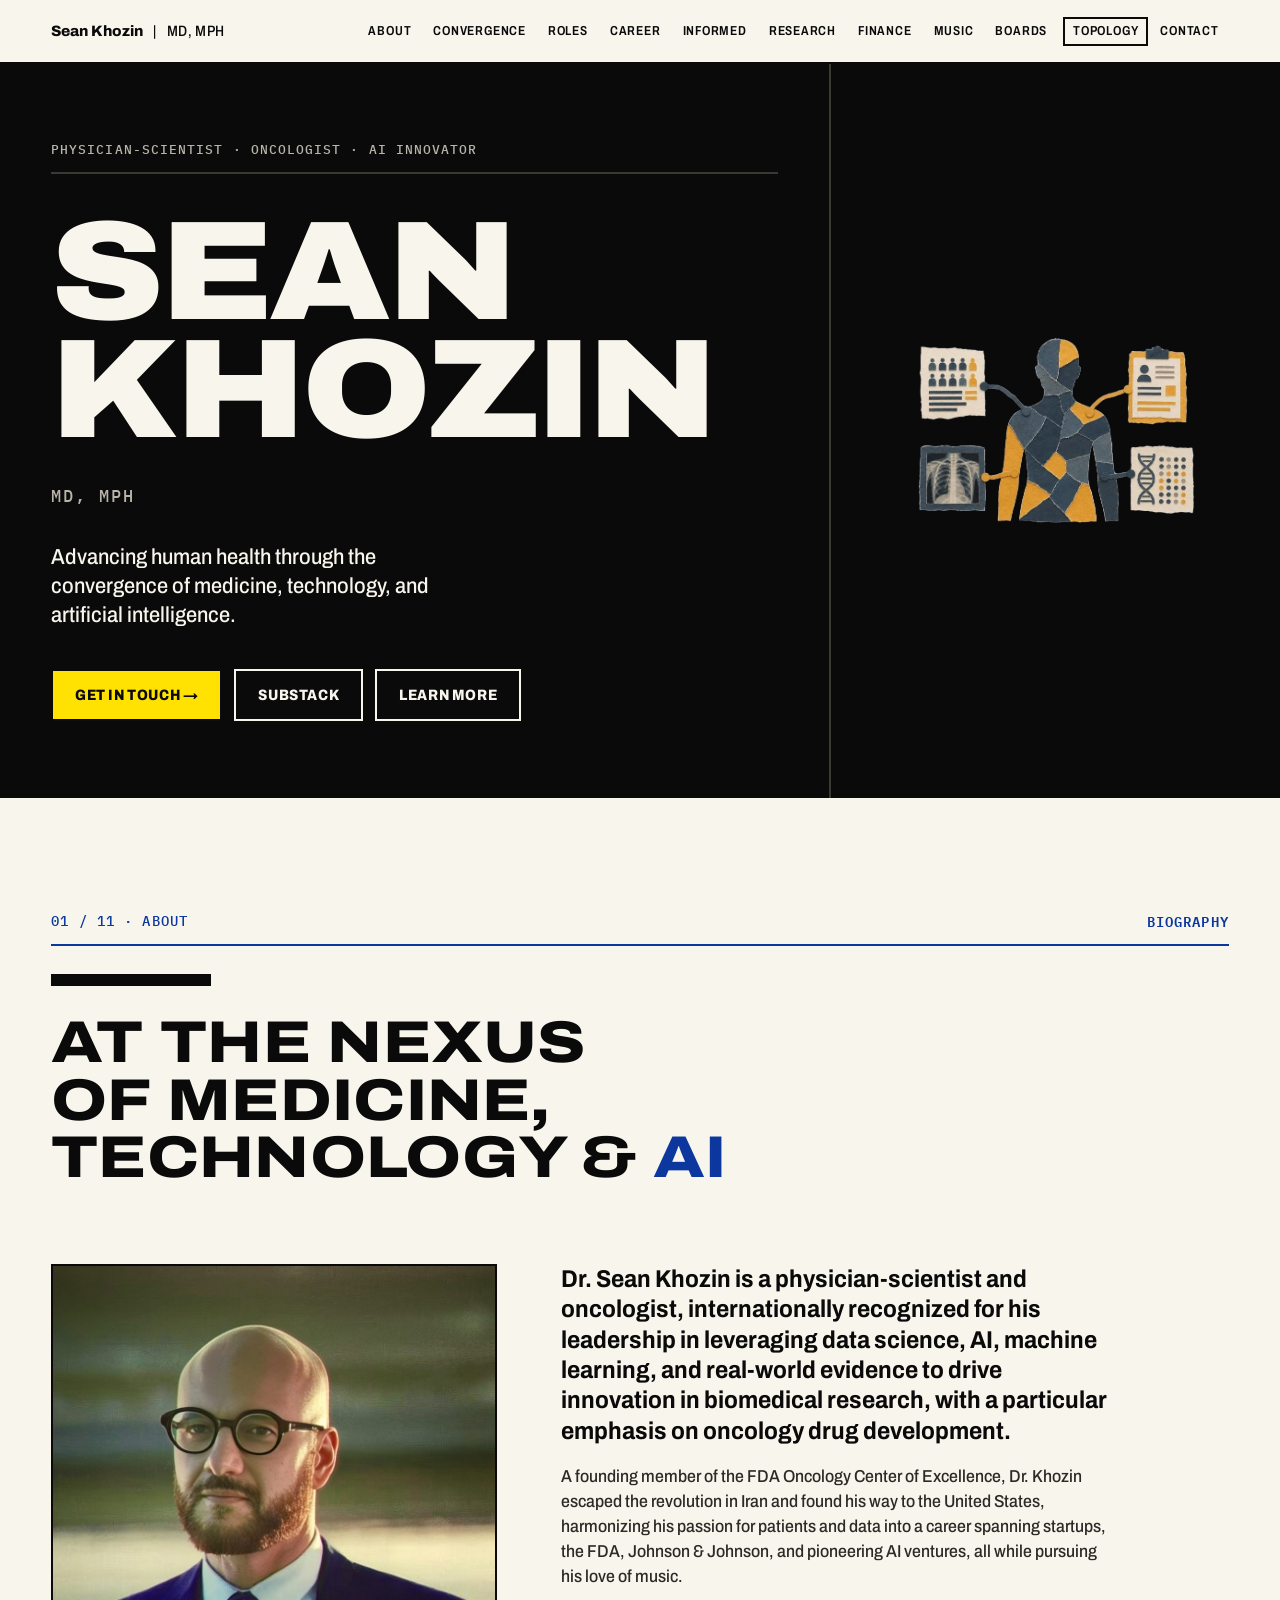
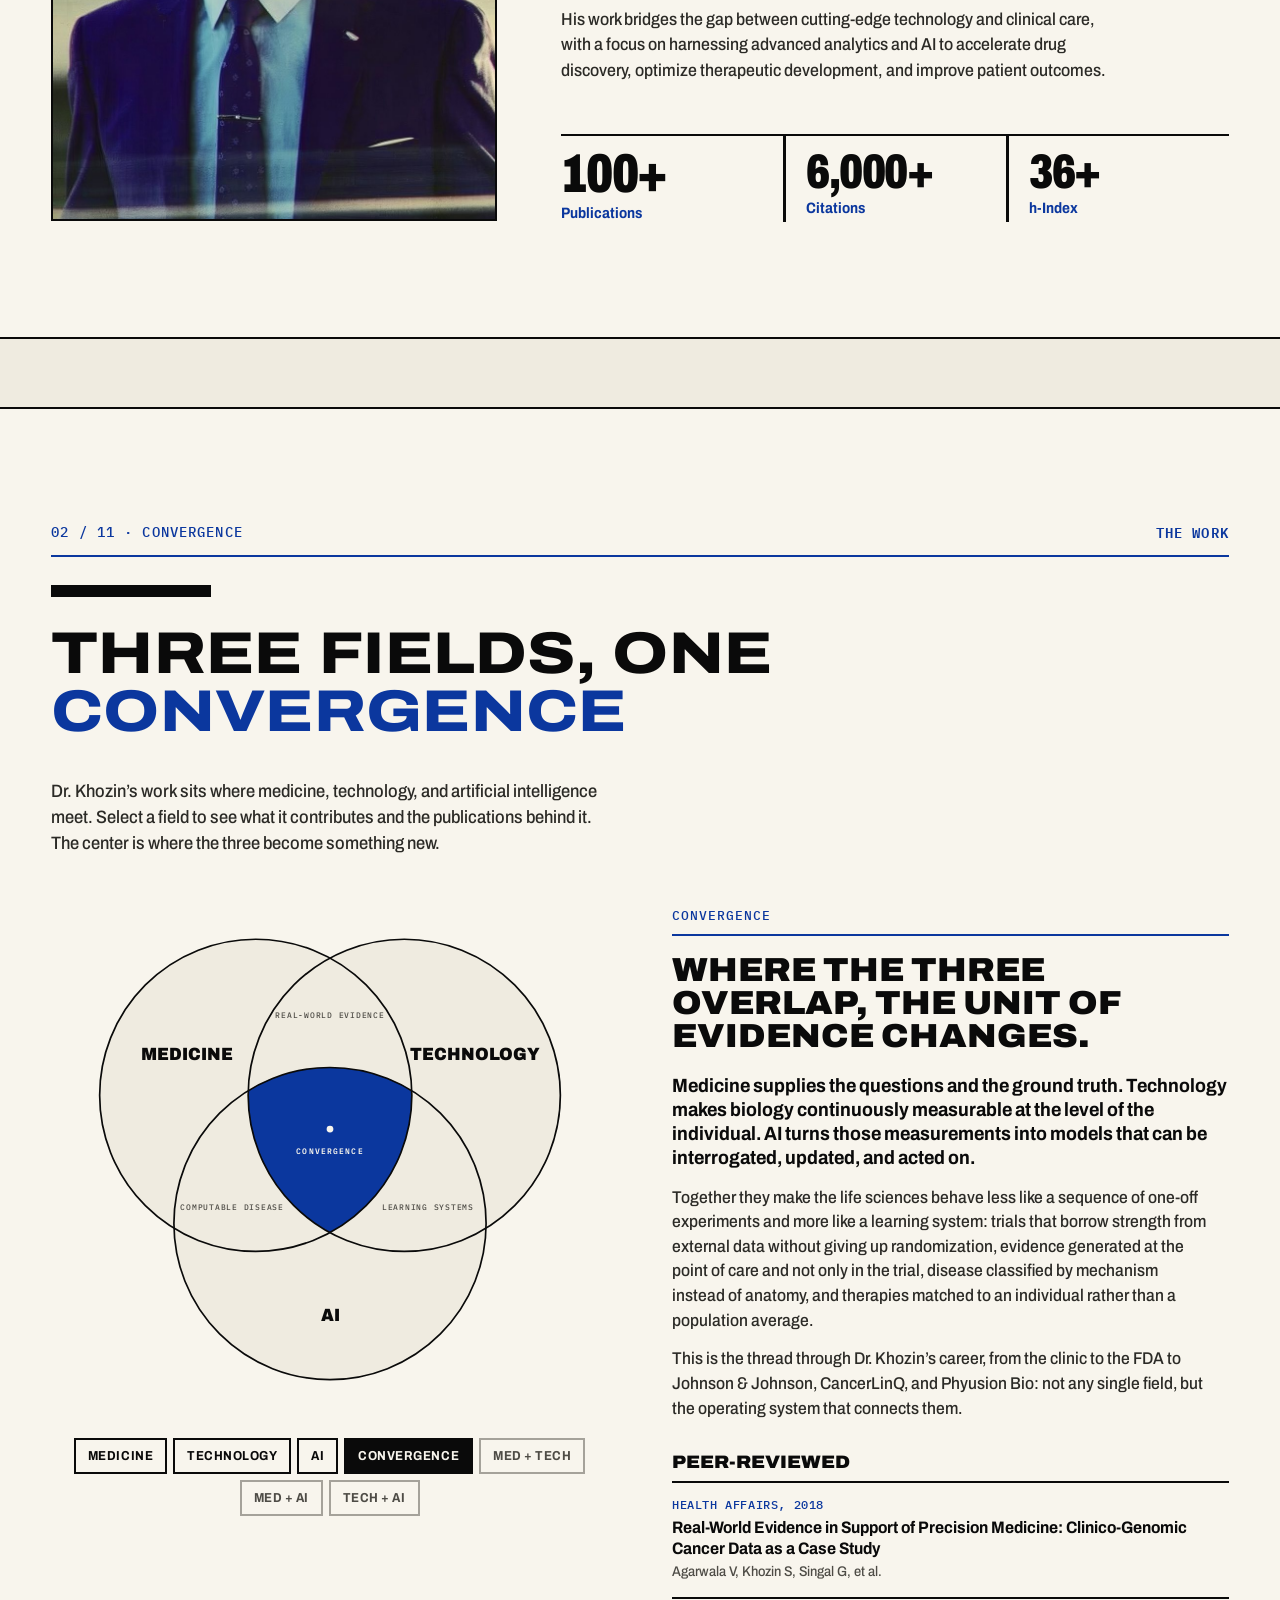
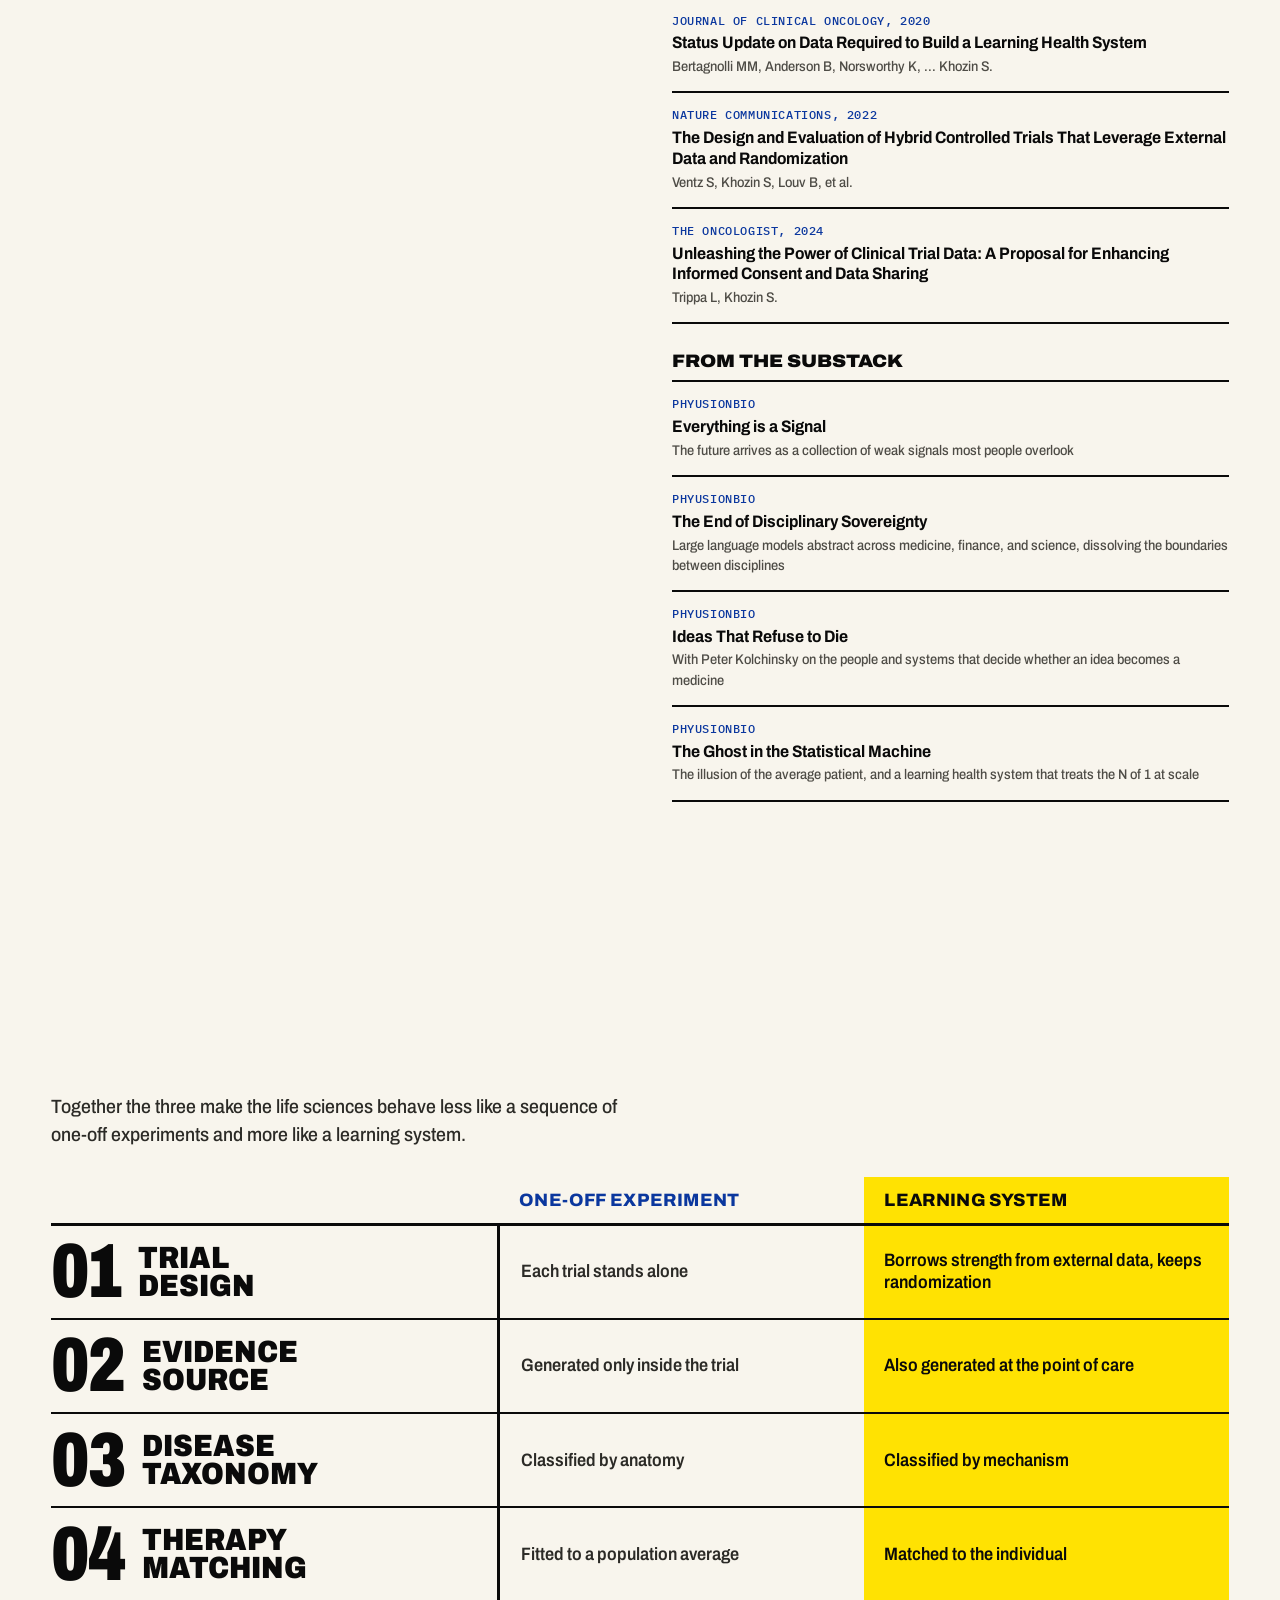
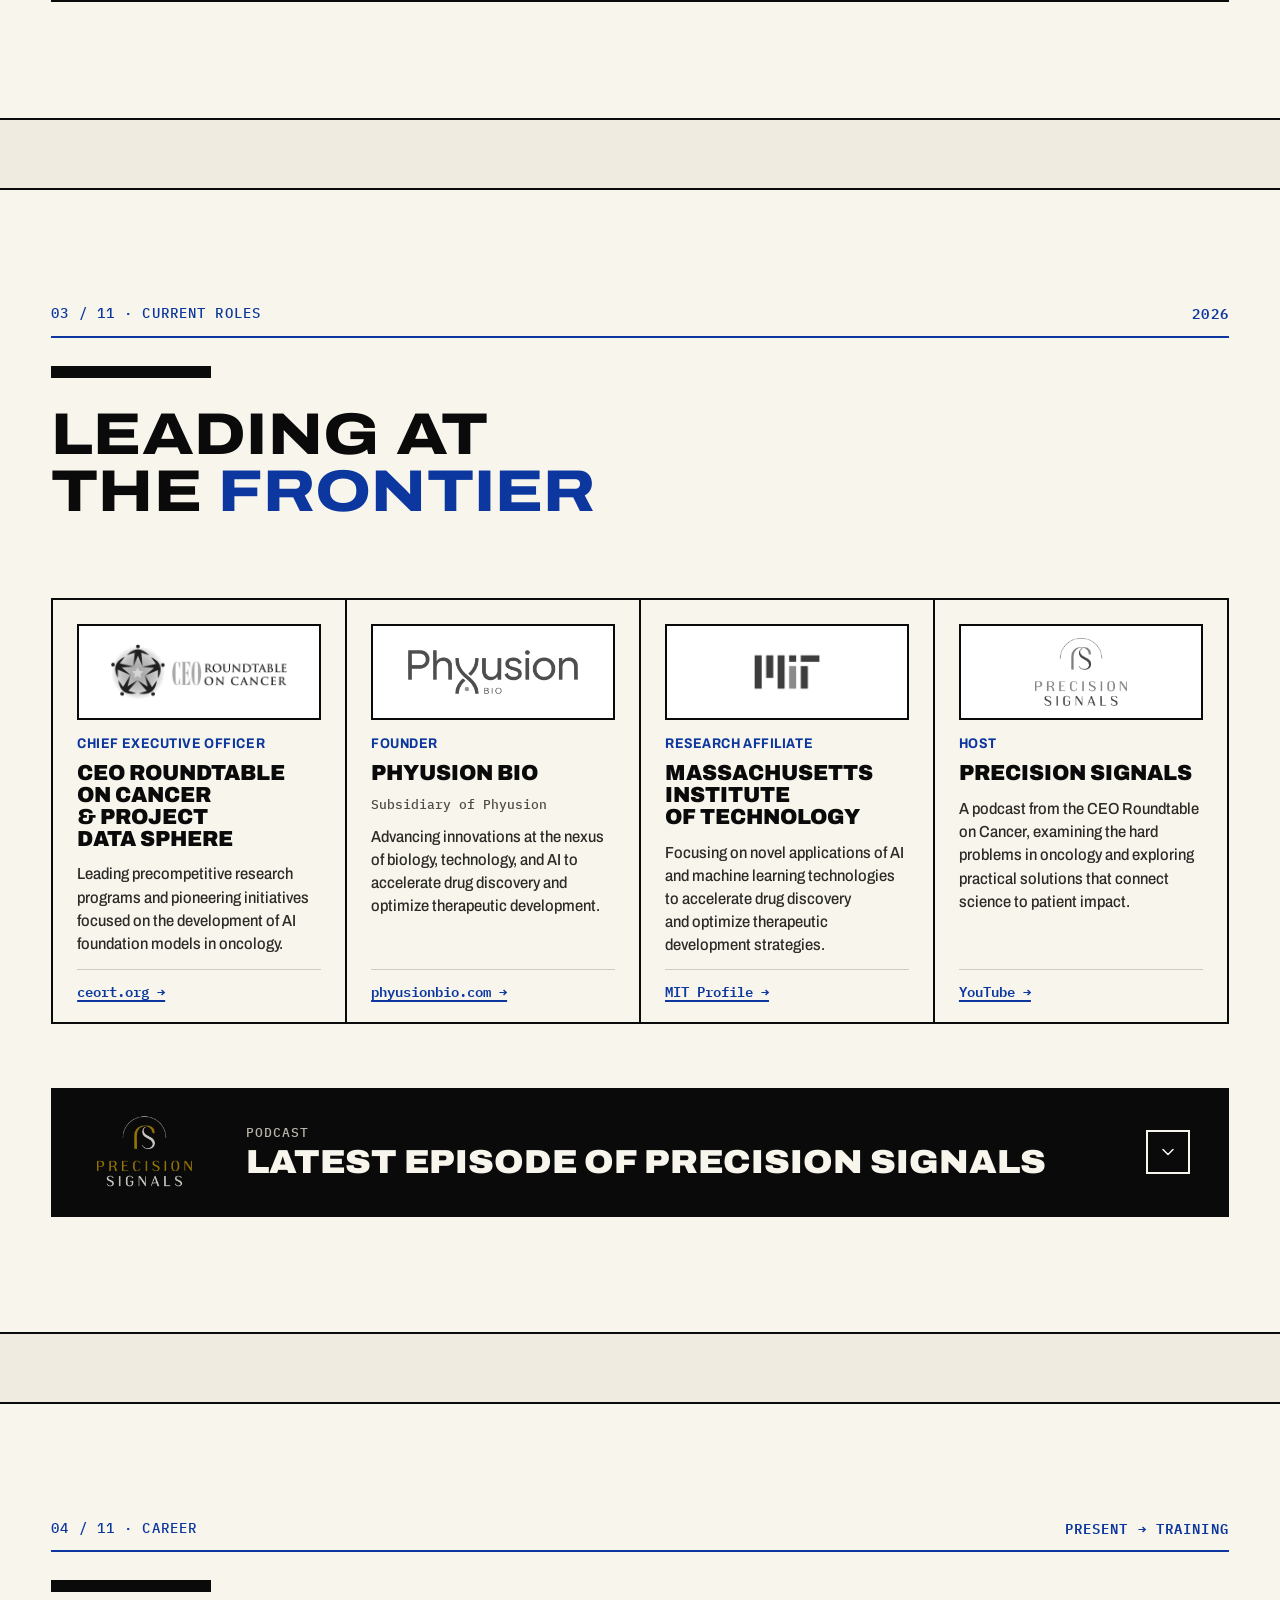
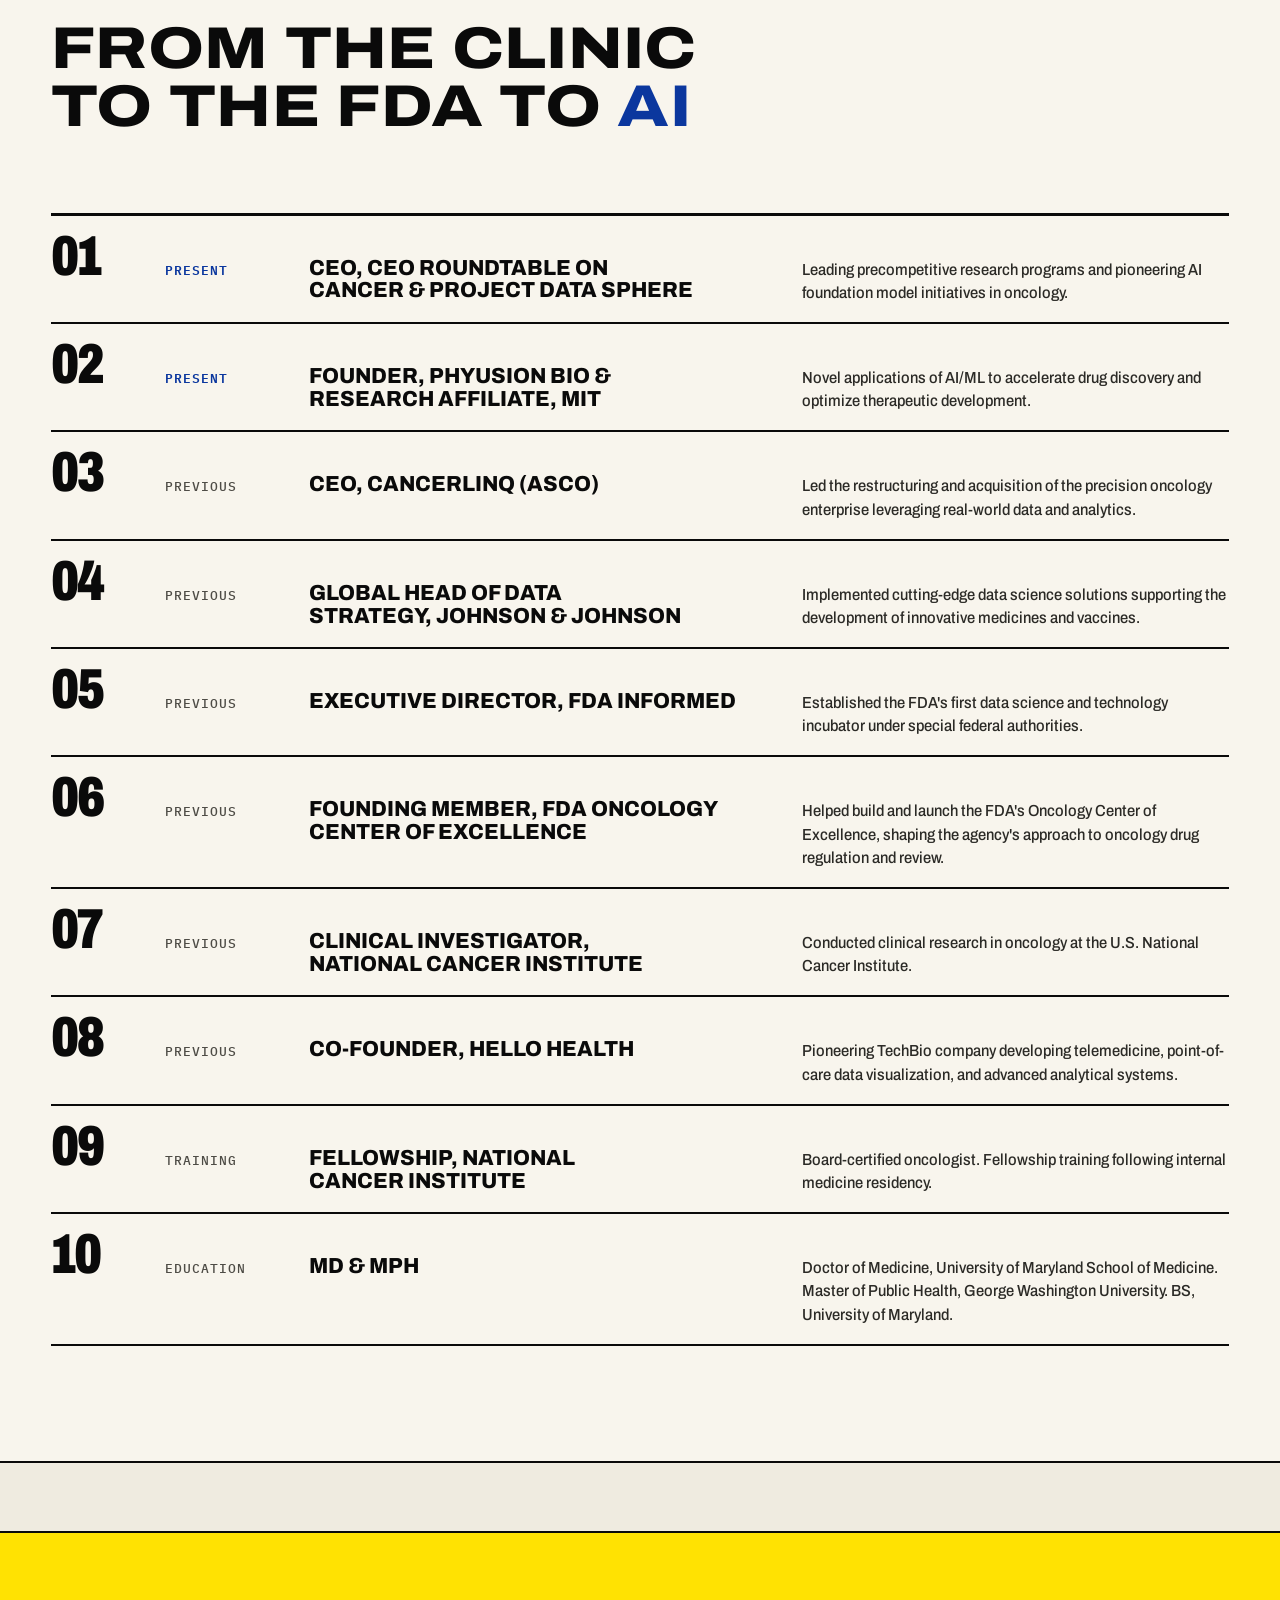
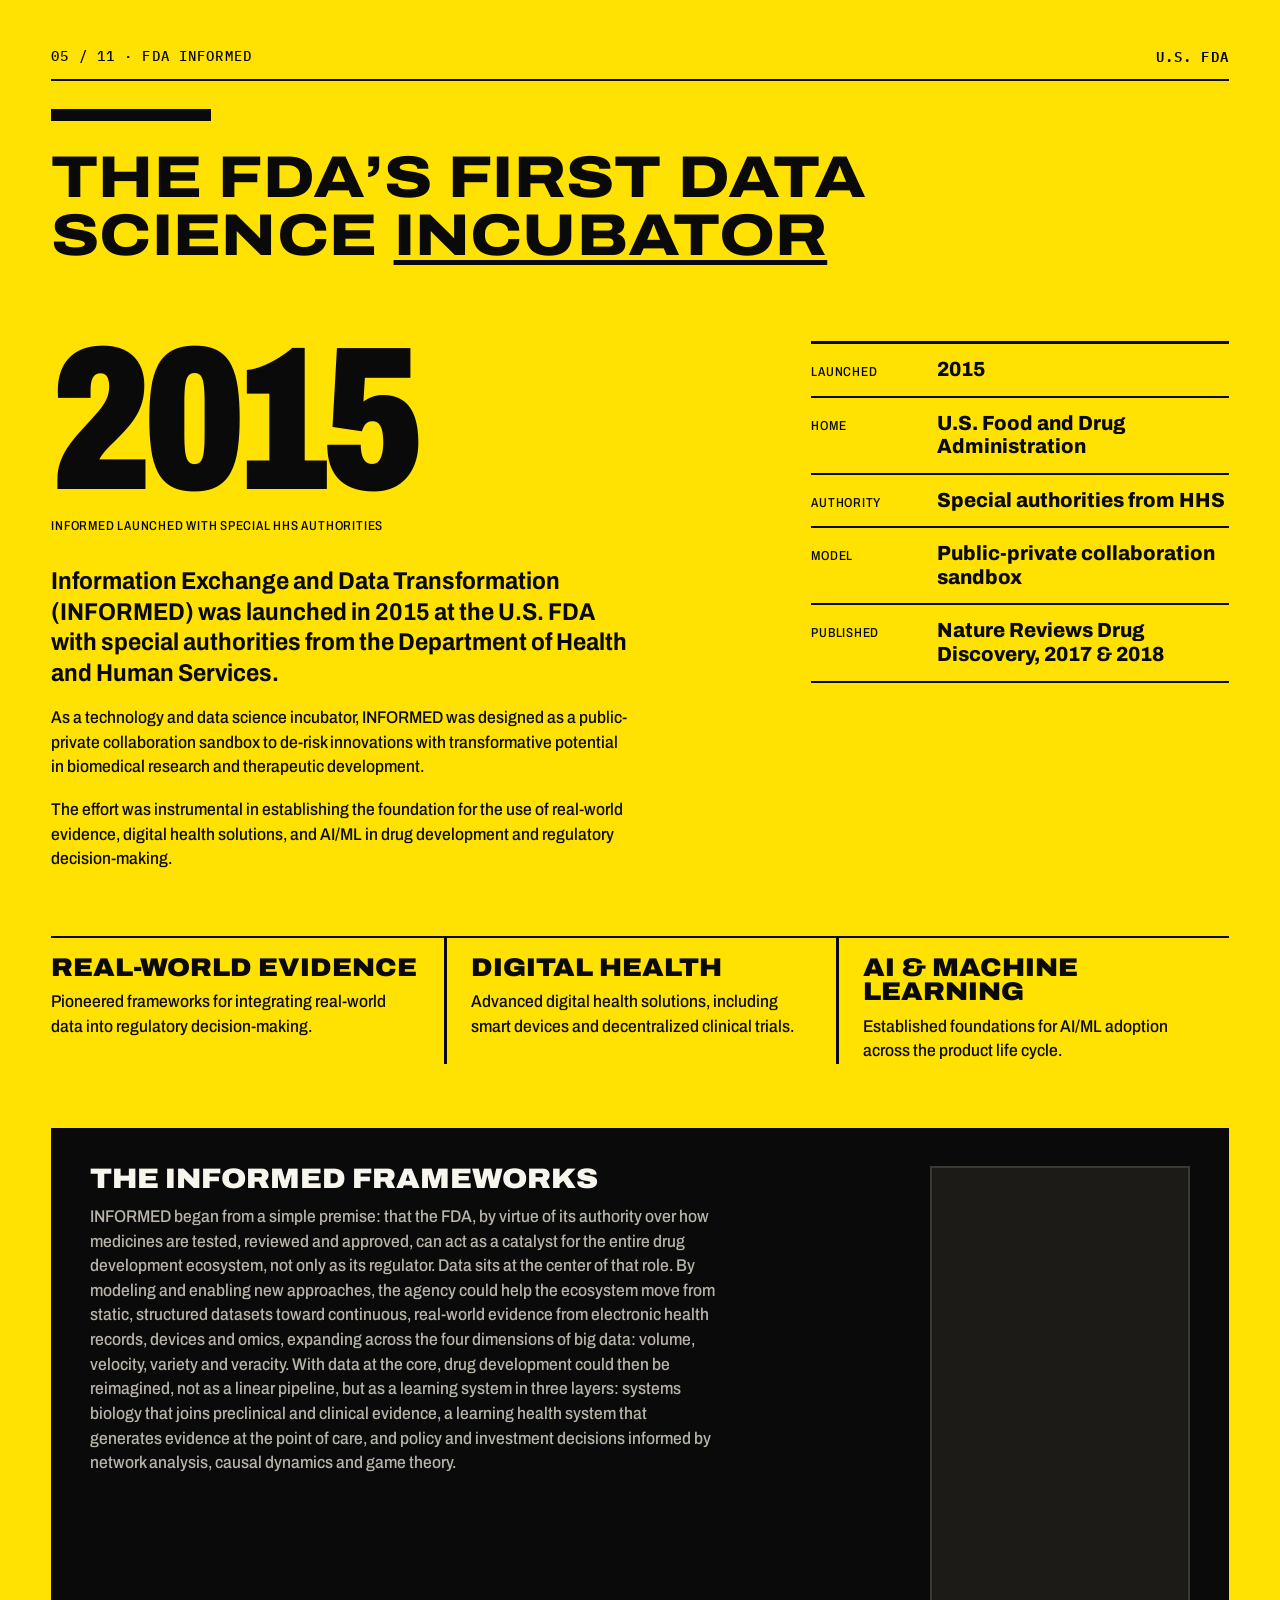
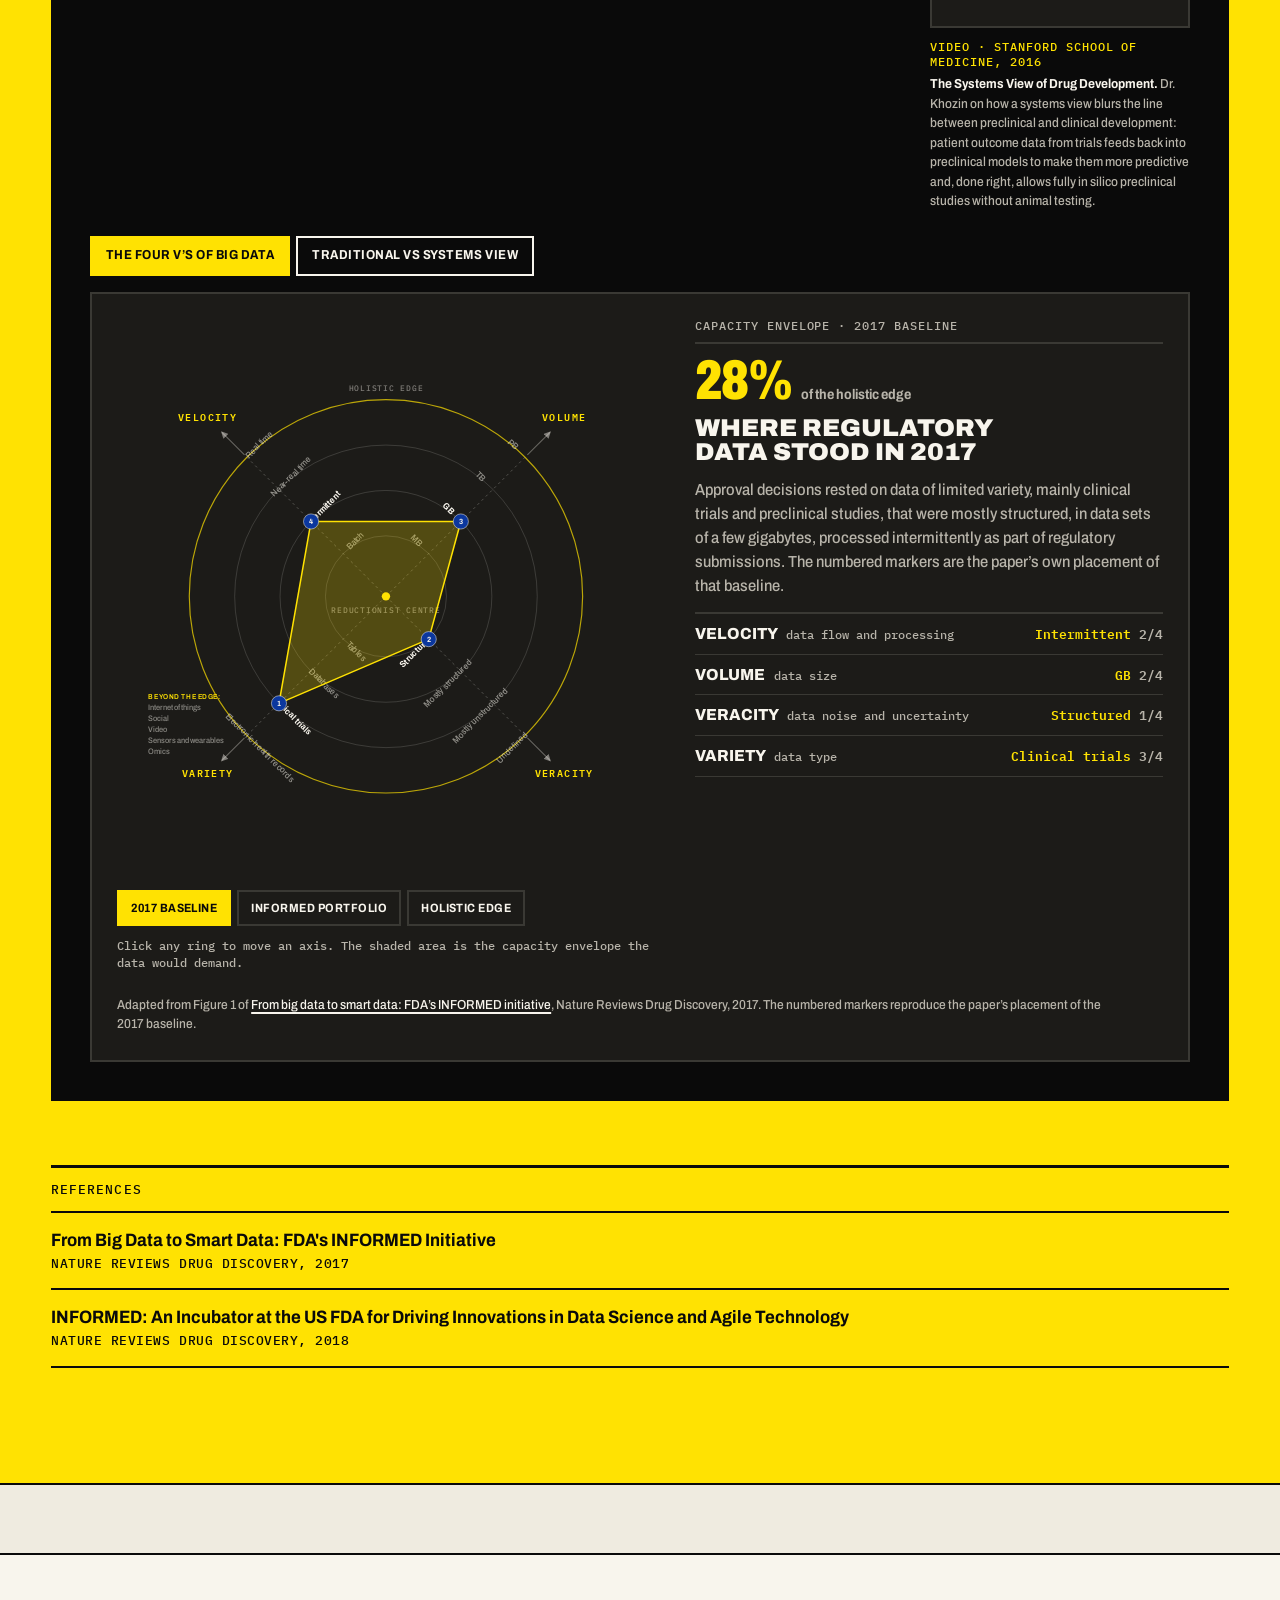
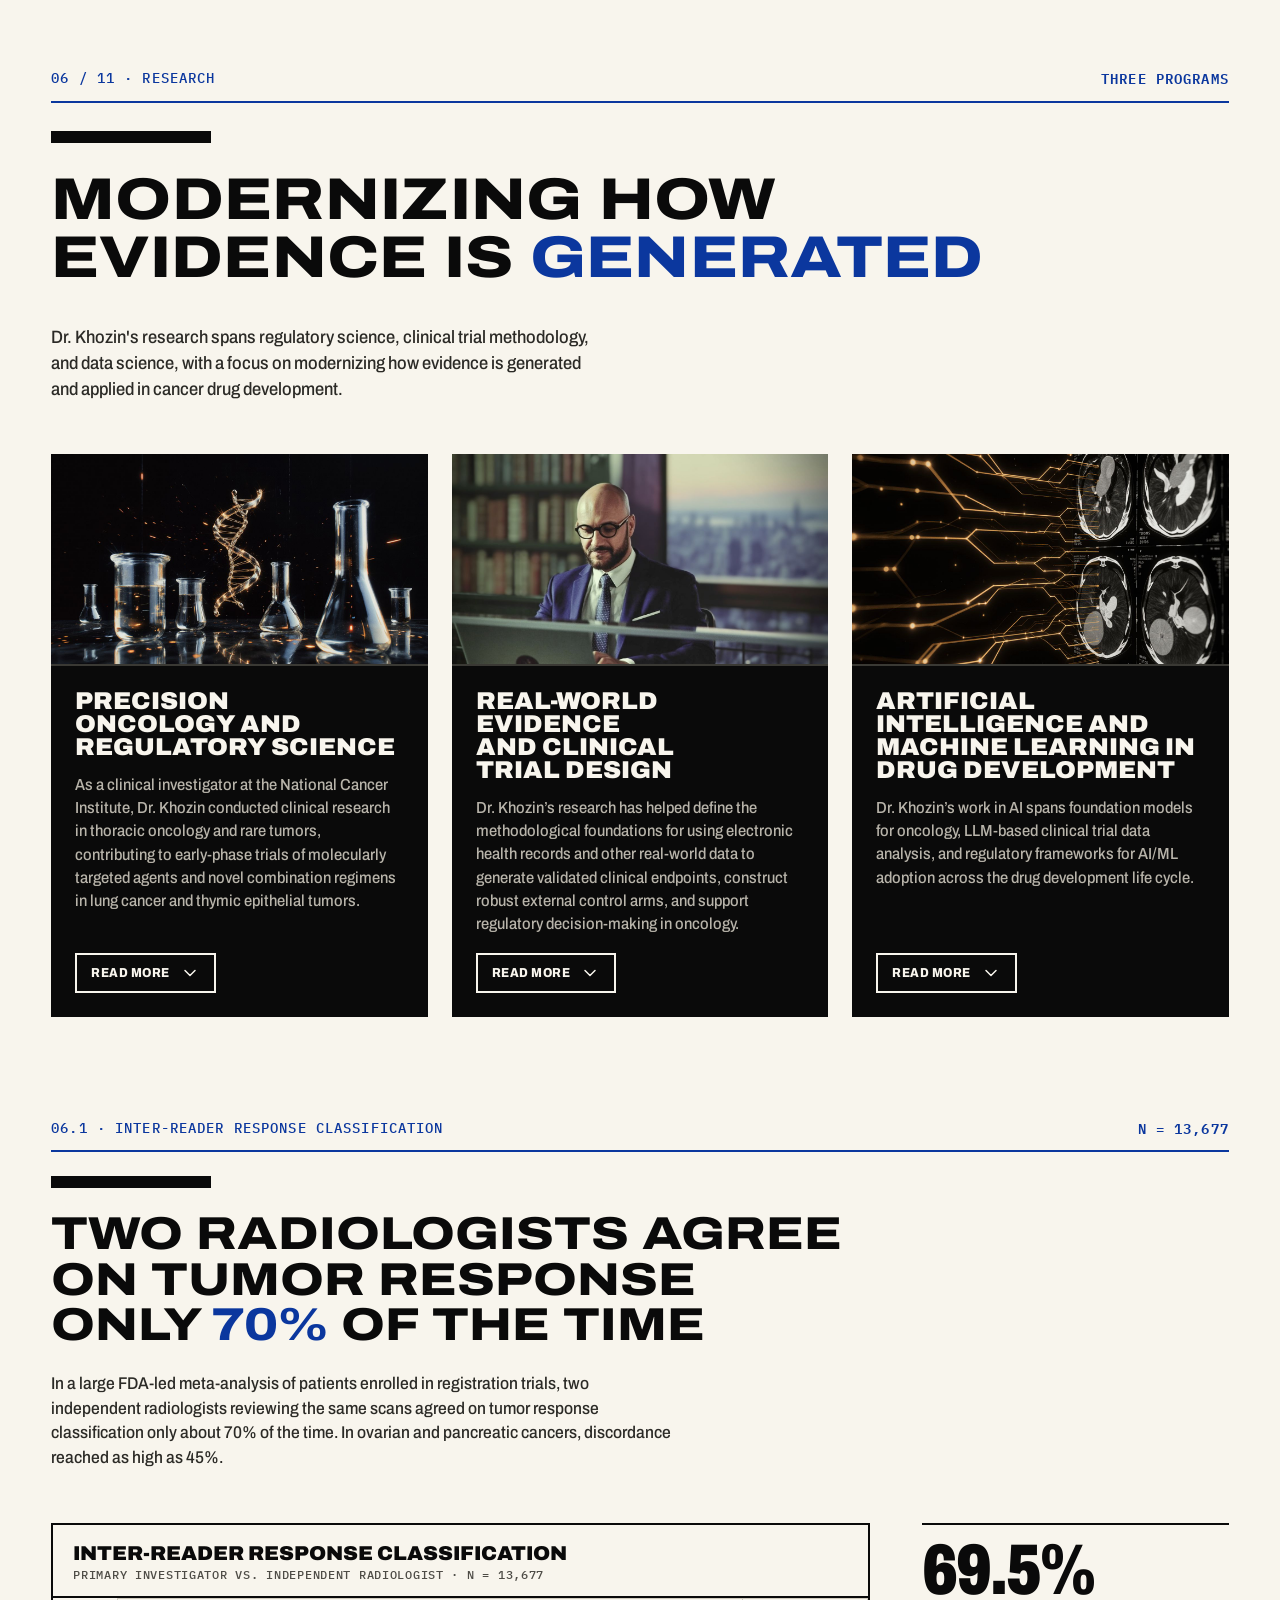
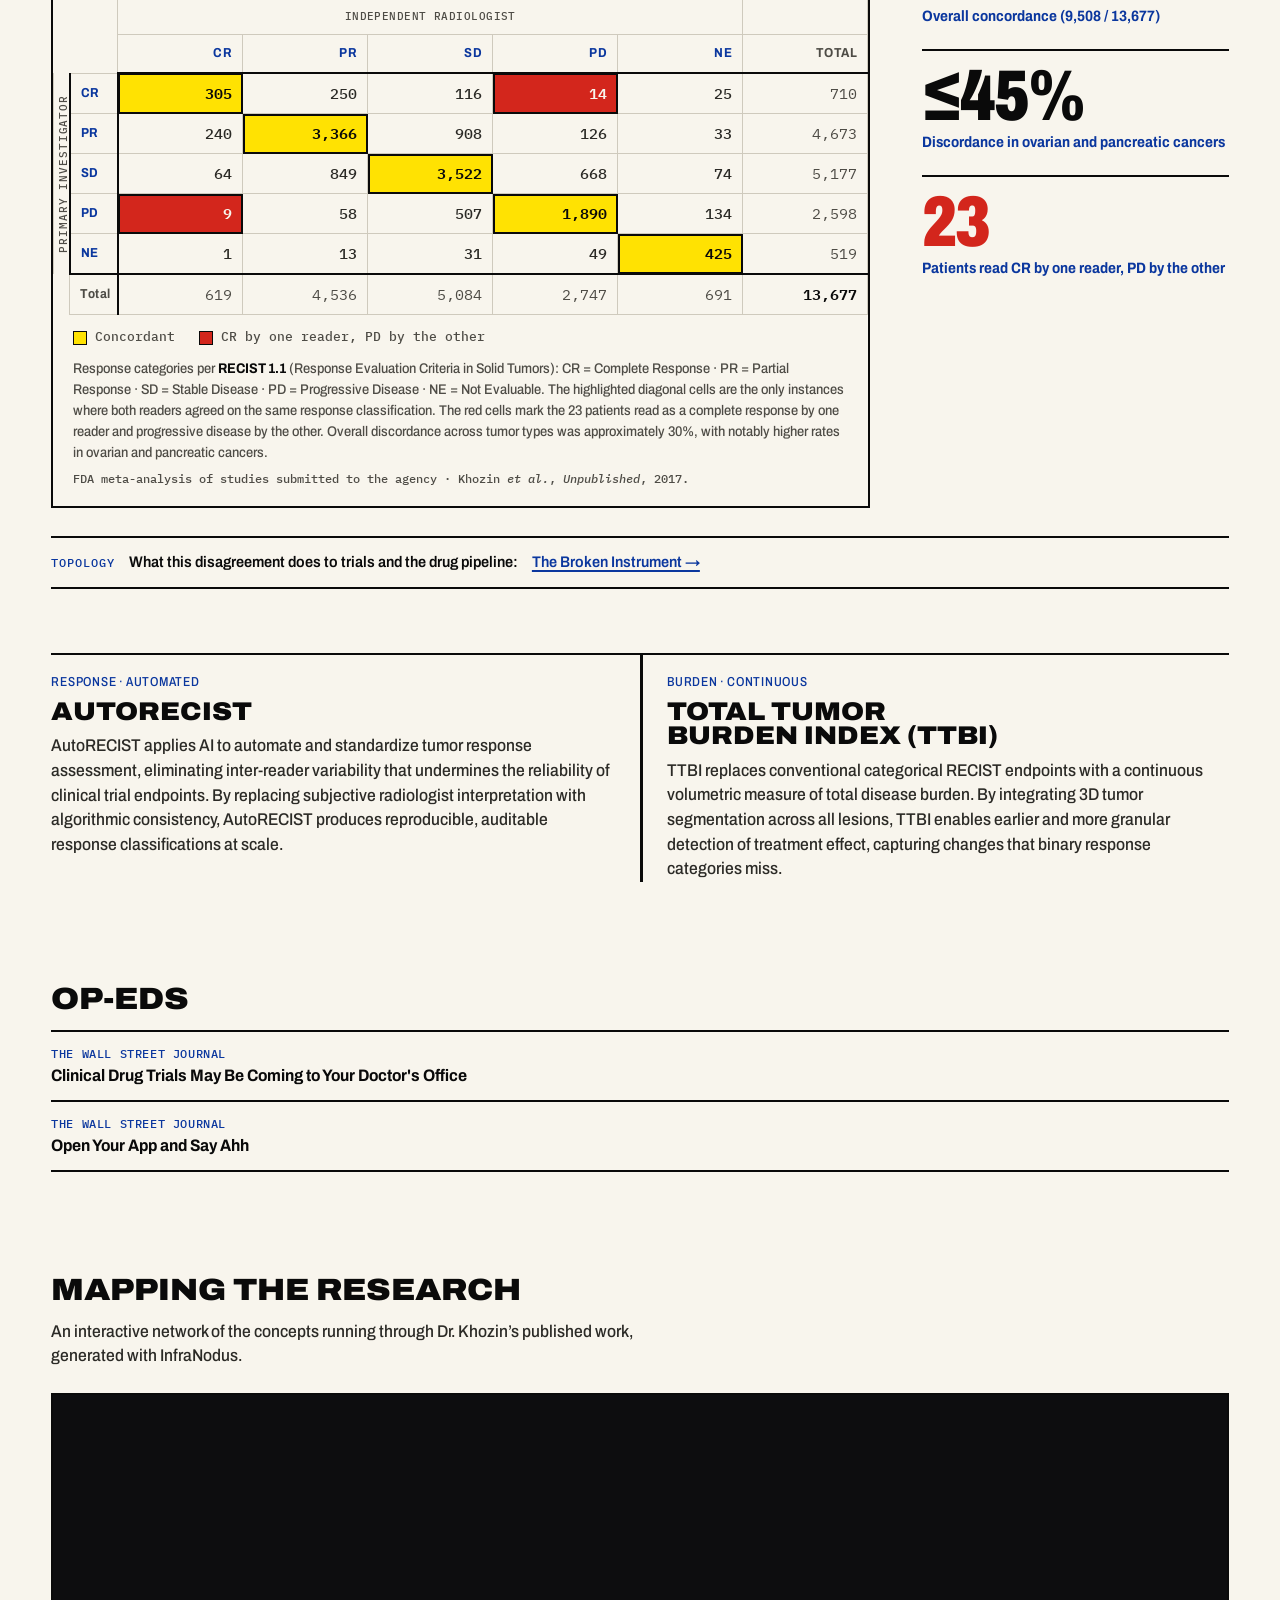
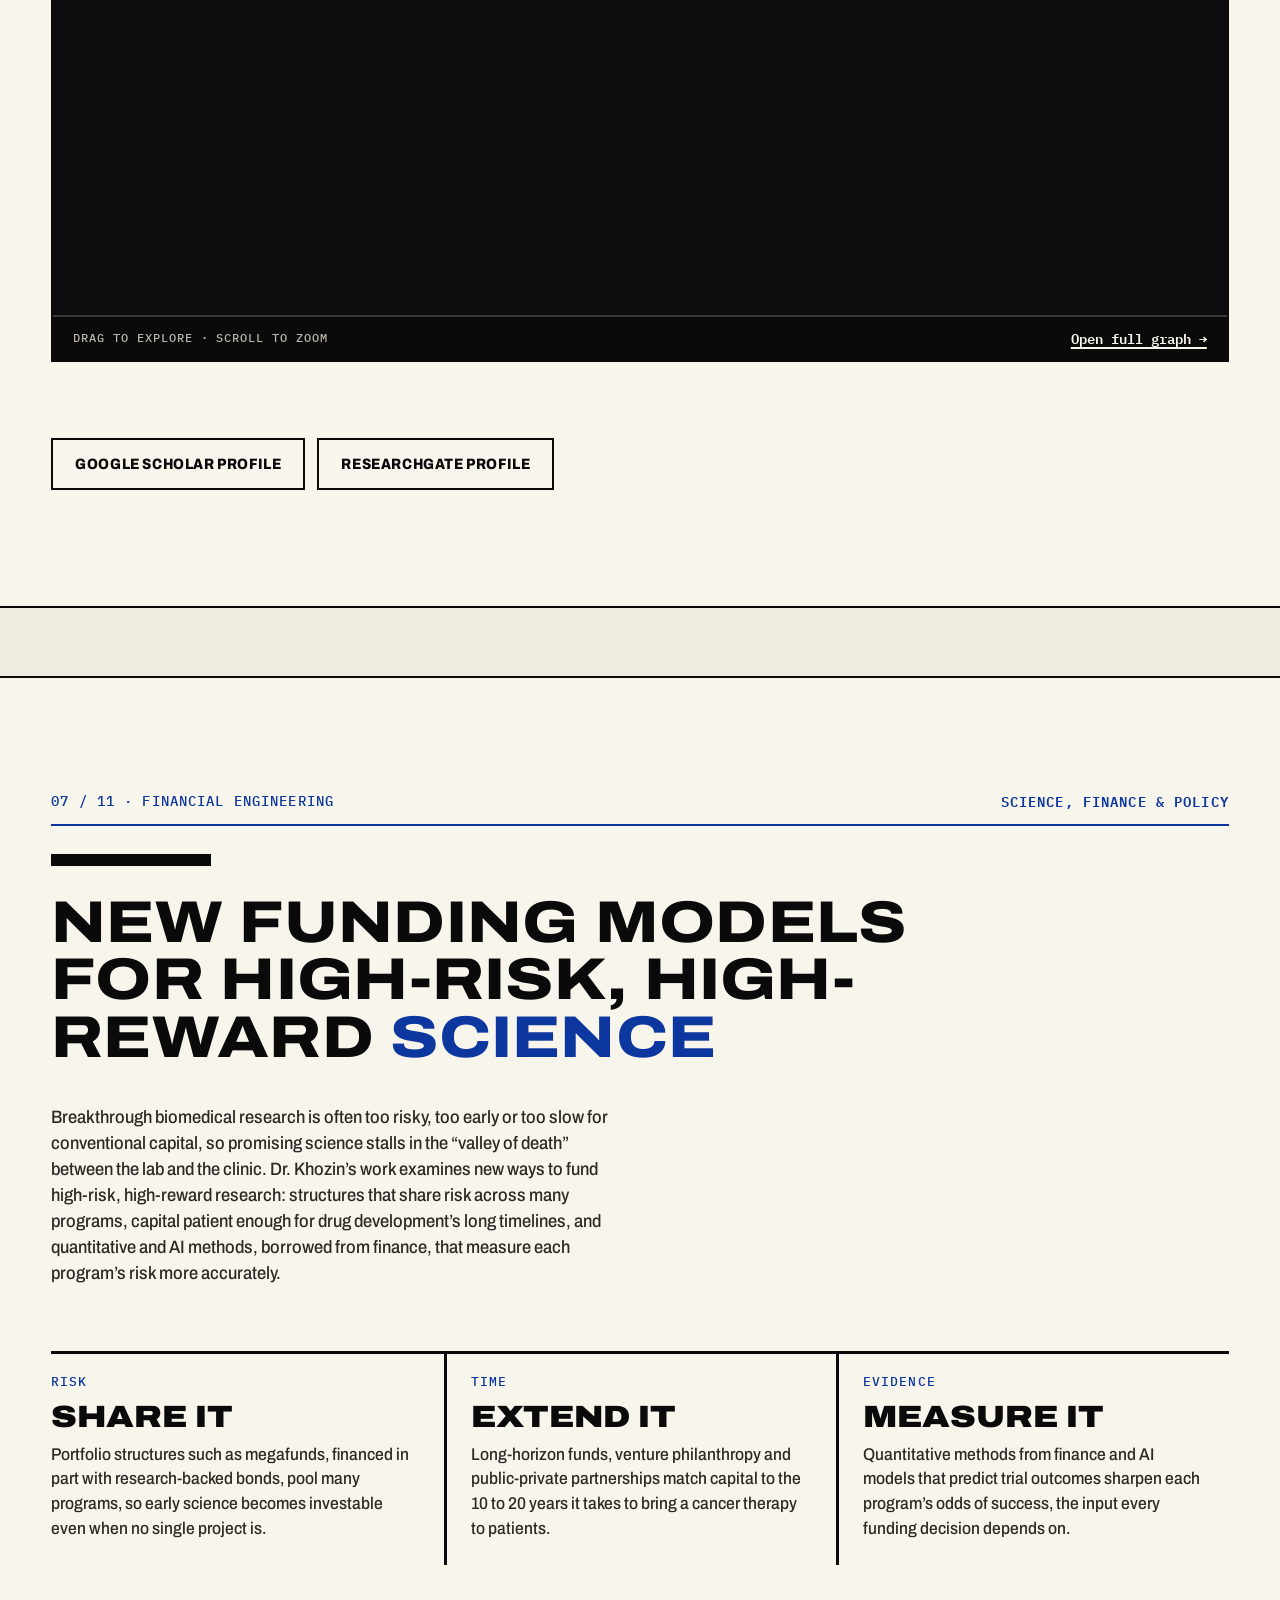
==== index.html @ 6e3943d9 "Move Stanford video beside the INFORMED Frameworks and caption it from the talk Place the 9:16 video" ====
<!DOCTYPE html>
<html lang="en">
<head>
  <!-- Google Analytics -->
  <script async src="https://www.googletagmanager.com/gtag/js?id=G-8NLLMQEDLV"></script>
  <script>
    window.dataLayer = window.dataLayer || [];
    function gtag(){dataLayer.push(arguments);}
    gtag('js', new Date());
    gtag('config', 'G-8NLLMQEDLV');
  </script>

  <meta charset="UTF-8">
  <meta name="viewport" content="width=device-width, initial-scale=1.0">
  <title>Sean Khozin, MD, MPH — Physician-Scientist, Oncologist & AI Innovator</title>
  <meta name="description" content="Sean Khozin, MD, MPH — Physician-scientist, oncologist, and AI innovator. CEO of CEO Roundtable on Cancer & Project Data Sphere. Founder of Phyusion Bio. MIT Research Affiliate. Founding Member of FDA Oncology Center of Excellence.">
  <meta name="robots" content="index, follow">
  <link rel="canonical" href="https://www.seankhozin.com/">

  <!-- Open Graph -->
  <meta property="og:type" content="website">
  <meta property="og:url" content="https://www.seankhozin.com/">
  <meta property="og:title" content="Sean Khozin, MD, MPH — Physician-Scientist, Oncologist & AI Innovator">
  <meta property="og:description" content="Physician-scientist and oncologist advancing human health through the convergence of medicine, technology, and artificial intelligence. CEO of CEO Roundtable on Cancer & Project Data Sphere. Founder of Phyusion Bio.">
  <meta property="og:locale" content="en_US">
  <meta property="og:site_name" content="Sean Khozin, MD, MPH">
  <meta property="og:image" content="https://www.seankhozin.com/og-image.png">
  <meta property="og:image:width" content="1200">
  <meta property="og:image:height" content="630">
  <meta property="og:image:alt" content="Sean Khozin, MD, MPH, physician-scientist, oncologist, and AI innovator">
  <meta property="og:image" content="https://www.seankhozin.com/sean-khozin.jpg">
  <meta name="twitter:card" content="summary_large_image">
  <meta name="twitter:title" content="Sean Khozin, MD, MPH — Physician-Scientist, Oncologist & AI Innovator">
  <meta name="twitter:description" content="Physician-scientist and oncologist advancing human health through the convergence of medicine, technology, and artificial intelligence. CEO of CEO Roundtable on Cancer & Project Data Sphere. Founder of Phyusion Bio.">
  <meta name="twitter:image" content="https://www.seankhozin.com/og-image.png">
  <meta name="author" content="Sean Khozin, MD, MPH">

  <!-- Favicon -->
  <link rel="icon" href="/favicon.ico" sizes="48x48">
  <link rel="icon" href="/favicon.svg" type="image/svg+xml">
  <link rel="icon" href="/favicon-32.png" sizes="32x32" type="image/png">
  <link rel="apple-touch-icon" href="/apple-touch-icon.png">
  <meta name="theme-color" content="#0A0A0A">

  <!-- JSON-LD Structured Data -->
  <script type="application/ld+json">
  {
    "@context": "https://schema.org",
    "@graph": [
      {
        "@type": "Person",
        "@id": "https://www.seankhozin.com/#person",
        "name": "Sean Khozin",
        "givenName": "Sean",
        "familyName": "Khozin",
        "honorificSuffix": "MD, MPH",
        "alternateName": ["Dr. Sean Khozin", "Sean Khozin MD", "Sean Khozin, MD, MPH"],
        "url": "https://www.seankhozin.com/",
        "image": "https://www.seankhozin.com/sean-khozin.jpg",
        "jobTitle": "Chief Executive Officer",
        "worksFor": [
          { "@type": "Organization", "name": "CEO Roundtable on Cancer" },
          { "@type": "Organization", "name": "Project Data Sphere" },
          { "@type": "Organization", "name": "Phyusion Bio", "url": "https://phyusionbio.com/" },
          { "@type": "Organization", "name": "Massachusetts Institute of Technology" }
        ],
        "alumniOf": [
          { "@type": "CollegeOrUniversity", "name": "University of Maryland School of Medicine" },
          { "@type": "CollegeOrUniversity", "name": "George Washington University" },
          { "@type": "CollegeOrUniversity", "name": "University of Maryland" }
        ],
        "description": "Physician-scientist and oncologist advancing human health through the convergence of medicine, technology, and artificial intelligence. CEO of CEO Roundtable on Cancer and Project Data Sphere, founder of Phyusion Bio, MIT Research Affiliate, and founding member of the FDA Oncology Center of Excellence.",
        "knowsAbout": ["Oncology", "Artificial Intelligence", "Machine Learning", "Drug Discovery", "Real-World Evidence", "Data Science", "Digital Health", "Regulatory Science", "Clinical Trials", "Financial Engineering", "Biomedical Research Funding"],
        "sameAs": [
          "https://www.linkedin.com/in/seankhozin",
          "https://scholar.google.com/citations?user=R_yPHqUAAAAJ&hl=en",
          "https://www.researchgate.net/profile/Sean-Khozin",
          "https://www.youtube.com/@PrecisionSignals",
          "https://www.insights.phyusionbio.com/",
          "https://phyusionbio.com/"
        ]
      },
      {
        "@type": "WebSite",
        "@id": "https://www.seankhozin.com/#website",
        "url": "https://www.seankhozin.com/",
        "name": "Sean Khozin, MD, MPH",
        "about": { "@id": "https://www.seankhozin.com/#person" },
        "inLanguage": "en-US"
      },
      {
        "@type": "ProfilePage",
        "@id": "https://www.seankhozin.com/#profilepage",
        "url": "https://www.seankhozin.com/",
        "mainEntity": { "@id": "https://www.seankhozin.com/#person" },
        "isPartOf": { "@id": "https://www.seankhozin.com/#website" }
      }
    ]
  }
  </script>

  <link rel="preconnect" href="https://fonts.googleapis.com">
  <link rel="preconnect" href="https://fonts.gstatic.com" crossorigin>
  <link href="https://fonts.googleapis.com/css2?family=Archivo:ital,wdth,wght@0,62..125,100..900;1,62..125,100..900&family=IBM+Plex+Mono:wght@400;500;600&display=swap" rel="stylesheet">
  <link rel="stylesheet" href="styles.css?v=64">
</head>
<body>
  <!-- Navigation -->
  <nav class="nav" id="nav">
    <div class="nav-inner">
      <a href="#" class="nav-logo"><b>Sean Khozin</b><span aria-hidden="true">|</span><span class="nav-logo-sub">MD, MPH</span></a>
      <button class="nav-toggle" id="nav-toggle" aria-label="Toggle menu">
        <span></span>
        <span></span>
        <span></span>
      </button>
      <ul class="nav-links" id="nav-links">
        <li><a href="#about">About</a></li>
        <li><a href="#convergence">Convergence</a></li>
        <li><a href="#roles">Roles</a></li>
        <li><a href="#career">Career</a></li>
        <li><a href="#informed">INFORMED</a></li>
        <li><a href="#research">Research</a></li>
        <li><a href="#finance">Finance</a></li>
        <li><a href="#music">Music</a></li>
        <li><a href="#boards">Boards</a></li>
        <li><a href="topology/" class="nav-page">Topology</a></li>
        <li><a href="#contact">Contact</a></li>
      </ul>
    </div>
  </nav>

  <!-- Hero -->
  <header class="hero" id="hero">
    <div class="hero-inner">
      <div class="hero-content">
        <div class="hero-eyebrow"><span>Physician-Scientist &middot; Oncologist &middot; AI Innovator</span></div>
        <h1 class="hero-name"><span>Sean</span> <span>Khozin</span></h1>
        <p class="hero-title">MD, MPH</p>
        <p class="hero-subtitle">Advancing human health through the convergence of medicine, technology, and artificial intelligence.</p>
        <div class="hero-cta">
          <a href="#contact" class="btn btn-highlight">Get in Touch &rarr;</a>
          <a href="https://www.insights.phyusionbio.com/" class="btn btn-outline" target="_blank" rel="noopener">Substack</a>
          <a href="#about" class="btn btn-outline">Learn More</a>
        </div>
      </div>
      <figure class="hero-figure">
        <img src="whole-patient.jpg" alt="Paper collage of a patient assembled from imaging, genomic and clinical records" width="807" height="454" fetchpriority="high">
      </figure>
    </div>
  </header>

  <!-- About -->
  <section class="section section-about" id="about">
    <div class="container">
      <div class="section-header">
        <div class="section-tag"><span class="section-label">01 / 11 &middot; About</span><b>Biography</b></div>
        <h2 class="section-title">At the nexus of medicine, technology &amp; <em>AI</em></h2>
      </div>
      <div class="about-portrait-grid">
        <div class="about-photo">
          <div class="about-photo-frame">
            <img src="sean-khozin-portrait.jpg" alt="Dr. Sean Khozin" width="900" height="1600" loading="lazy" decoding="async">
          </div>
        </div>
        <div class="about-body">
          <div class="about-text">
            <p class="lead">Dr. Sean Khozin is a physician-scientist and oncologist, internationally recognized for his leadership in leveraging data science, AI, machine learning, and real-world evidence to drive innovation in biomedical research, with a particular emphasis on oncology drug development.</p>
            <p>A founding member of the FDA Oncology Center of Excellence, Dr. Khozin escaped the revolution in Iran and found his way to the United States, harmonizing his passion for patients and data into a career spanning startups, the FDA, Johnson &amp; Johnson, and pioneering AI ventures, all while pursuing his love of music.</p>
            <p>His work bridges the gap between cutting-edge technology and clinical care, with a focus on harnessing advanced analytics and AI to accelerate drug discovery, optimize therapeutic development, and improve patient outcomes.</p>
          </div>
          <div class="about-highlights">
            <div class="highlight-card">
              <div class="highlight-number">100+</div>
              <div class="highlight-label">Publications</div>
            </div>
            <div class="highlight-card">
              <div class="highlight-number">6,000+</div>
              <div class="highlight-label">Citations</div>
            </div>
            <div class="highlight-card">
              <div class="highlight-number">36+</div>
              <div class="highlight-label">h-Index</div>
            </div>
          </div>
        </div>
      </div>
    </div>
  </section>

  <div class="section-band" data-band="neural"><canvas class="band-canvas"></canvas></div>

  <!-- Convergence -->
  <section class="section section-convergence" id="convergence">
    <div class="container">
      <div class="section-header">
        <div class="section-tag"><span class="section-label">02 / 11 &middot; Convergence</span><b>The work</b></div>
        <h2 class="section-title">Three fields, one <em>convergence</em></h2>
      </div>
      <p class="convergence-lead">Dr. Khozin’s work sits where medicine, technology, and artificial intelligence meet. Select a field to see what it contributes and the publications behind it. The center is where the three become something new.</p>

      <div class="convergence-grid">
        <div class="convergence-figure">
          <svg class="venn" viewBox="0 0 640 600" role="group" aria-label="Venn diagram of medicine, technology, and AI">
            <defs>
              <circle id="venn-a" cx="232" cy="222" r="185"/>
              <circle id="venn-b" cx="408" cy="222" r="185"/>
              <circle id="venn-c" cx="320" cy="374" r="185"/>
              <clipPath id="venn-ka"><use href="#venn-a"/></clipPath>
              <clipPath id="venn-kb"><use href="#venn-b"/></clipPath>
              <mask id="venn-not-bc" maskUnits="userSpaceOnUse" x="0" y="0" width="640" height="600"><rect width="640" height="600" fill="#fff"/><use href="#venn-b" fill="#000"/><use href="#venn-c" fill="#000"/></mask>
              <mask id="venn-not-ac" maskUnits="userSpaceOnUse" x="0" y="0" width="640" height="600"><rect width="640" height="600" fill="#fff"/><use href="#venn-a" fill="#000"/><use href="#venn-c" fill="#000"/></mask>
              <mask id="venn-not-ab" maskUnits="userSpaceOnUse" x="0" y="0" width="640" height="600"><rect width="640" height="600" fill="#fff"/><use href="#venn-a" fill="#000"/><use href="#venn-b" fill="#000"/></mask>
              <mask id="venn-not-a" maskUnits="userSpaceOnUse" x="0" y="0" width="640" height="600"><rect width="640" height="600" fill="#fff"/><use href="#venn-a" fill="#000"/></mask>
              <mask id="venn-not-b" maskUnits="userSpaceOnUse" x="0" y="0" width="640" height="600"><rect width="640" height="600" fill="#fff"/><use href="#venn-b" fill="#000"/></mask>
              <mask id="venn-not-c" maskUnits="userSpaceOnUse" x="0" y="0" width="640" height="600"><rect width="640" height="600" fill="#fff"/><use href="#venn-c" fill="#000"/></mask>
            </defs>

            <g class="venn-region" data-region="med" role="button" tabindex="0" aria-label="Medicine">
              <use href="#venn-a" mask="url(#venn-not-bc)"/>
              <text class="venn-node-label" x="150" y="180" text-anchor="middle">Medicine</text>
            </g>
            <g class="venn-region" data-region="tech" role="button" tabindex="0" aria-label="Technology">
              <use href="#venn-b" mask="url(#venn-not-ac)"/>
              <text class="venn-node-label" x="492" y="180" text-anchor="middle">Technology</text>
            </g>
            <g class="venn-region" data-region="ai" role="button" tabindex="0" aria-label="Artificial intelligence">
              <use href="#venn-c" mask="url(#venn-not-ab)"/>
              <text class="venn-node-label" x="320" y="490" text-anchor="middle">AI</text>
            </g>

            <g class="venn-region" data-region="med-tech" role="button" tabindex="0" aria-label="Medicine and technology">
              <g clip-path="url(#venn-ka)"><use href="#venn-b" mask="url(#venn-not-c)"/></g>
              <text class="venn-pair-label" x="320" y="130" text-anchor="middle">Real-World Evidence</text>
            </g>
            <g class="venn-region" data-region="med-ai" role="button" tabindex="0" aria-label="Medicine and AI">
              <g clip-path="url(#venn-ka)"><use href="#venn-c" mask="url(#venn-not-b)"/></g>
              <text class="venn-pair-label" x="204" y="358" text-anchor="middle">Computable Disease</text>
            </g>
            <g class="venn-region" data-region="tech-ai" role="button" tabindex="0" aria-label="Technology and AI">
              <g clip-path="url(#venn-kb)"><use href="#venn-c" mask="url(#venn-not-a)"/></g>
              <text class="venn-pair-label" x="436" y="358" text-anchor="middle">Learning Systems</text>
            </g>

            <g class="venn-region selected" data-region="core" role="button" tabindex="0" aria-label="Convergence">
              <g clip-path="url(#venn-ka)"><g clip-path="url(#venn-kb)"><use href="#venn-c"/></g></g>
              <circle class="venn-center-dot" cx="320" cy="262" r="4"/>
              <text class="venn-center-label" x="320" y="292" text-anchor="middle">Convergence</text>
            </g>

            <use class="venn-outline" href="#venn-a"/>
            <use class="venn-outline" href="#venn-b"/>
            <use class="venn-outline" href="#venn-c"/>
          </svg>

          <div class="venn-pills" aria-label="Choose a region">
            <button class="venn-pill" data-region="med" aria-pressed="false" type="button">Medicine</button>
            <button class="venn-pill" data-region="tech" aria-pressed="false" type="button">Technology</button>
            <button class="venn-pill" data-region="ai" aria-pressed="false" type="button">AI</button>
            <button class="venn-pill" data-region="core" aria-pressed="true" type="button">Convergence</button>
            <button class="venn-pill venn-pill-pair" data-region="med-tech" aria-pressed="false" type="button">Med + Tech</button>
            <button class="venn-pill venn-pill-pair" data-region="med-ai" aria-pressed="false" type="button">Med + AI</button>
            <button class="venn-pill venn-pill-pair" data-region="tech-ai" aria-pressed="false" type="button">Tech + AI</button>
          </div>
        </div>

        <div class="convergence-panel" id="convergence-panel" aria-live="polite"><div class="convergence-fade"><span class="convergence-tag">Convergence</span><h3 class="convergence-title">Where the three overlap, the unit of evidence changes.</h3><p class="lead">Medicine supplies the questions and the ground truth. Technology makes biology continuously measurable at the level of the individual. AI turns those measurements into models that can be interrogated, updated, and acted on.</p><p>Together they make the life sciences behave less like a sequence of one-off experiments and more like a learning system: trials that borrow strength from external data without giving up randomization, evidence generated at the point of care and not only in the trial, disease classified by mechanism instead of anatomy, and therapies matched to an individual rather than a population average.</p><p>This is the thread through Dr. Khozin’s career, from the clinic to the FDA to Johnson &amp; Johnson, CancerLinQ, and Phyusion Bio: not any single field, but the operating system that connects them.</p><div class="convergence-refs"><h4>Peer-Reviewed</h4><div class="research-pub-list"><a href="https://doi.org/10.1377/hlthaff.2017.1579" class="research-pub" target="_blank" rel="noopener"><span class="research-journal">Health Affairs, 2018</span><span class="research-pub-title">Real-World Evidence in Support of Precision Medicine: Clinico-Genomic Cancer Data as a Case Study</span><span class="research-pub-authors">Agarwala V, Khozin S, Singal G, et al.</span></a><a href="https://doi.org/10.1200/JCO.19.03094" class="research-pub" target="_blank" rel="noopener"><span class="research-journal">Journal of Clinical Oncology, 2020</span><span class="research-pub-title">Status Update on Data Required to Build a Learning Health System</span><span class="research-pub-authors">Bertagnolli MM, Anderson B, Norsworthy K, ... Khozin S.</span></a><a href="https://doi.org/10.1038/s41467-022-33192-1" class="research-pub" target="_blank" rel="noopener"><span class="research-journal">Nature Communications, 2022</span><span class="research-pub-title">The Design and Evaluation of Hybrid Controlled Trials That Leverage External Data and Randomization</span><span class="research-pub-authors">Ventz S, Khozin S, Louv B, et al.</span></a><a href="https://doi.org/10.1093/oncolo/oyae138" class="research-pub" target="_blank" rel="noopener"><span class="research-journal">The Oncologist, 2024</span><span class="research-pub-title">Unleashing the Power of Clinical Trial Data: A Proposal for Enhancing Informed Consent and Data Sharing</span><span class="research-pub-authors">Trippa L, Khozin S.</span></a></div></div><div class="convergence-refs substack"><h4>From the Substack</h4><div class="research-pub-list"><a href="https://www.insights.phyusionbio.com/p/everything-is-a-signal" class="research-pub" target="_blank" rel="noopener"><span class="research-journal">PhyusionBio</span><span class="research-pub-title">Everything is a Signal</span><span class="research-pub-authors">The future arrives as a collection of weak signals most people overlook</span></a><a href="https://www.insights.phyusionbio.com/p/the-end-of-disciplinary-sovereignty" class="research-pub" target="_blank" rel="noopener"><span class="research-journal">PhyusionBio</span><span class="research-pub-title">The End of Disciplinary Sovereignty</span><span class="research-pub-authors">Large language models abstract across medicine, finance, and science, dissolving the boundaries between disciplines</span></a><a href="https://www.insights.phyusionbio.com/p/ideas-that-refuse-to-die" class="research-pub" target="_blank" rel="noopener"><span class="research-journal">PhyusionBio</span><span class="research-pub-title">Ideas That Refuse to Die</span><span class="research-pub-authors">With Peter Kolchinsky on the people and systems that decide whether an idea becomes a medicine</span></a><a href="https://www.insights.phyusionbio.com/p/the-ghost-in-the-statistical-machine" class="research-pub" target="_blank" rel="noopener"><span class="research-journal">PhyusionBio</span><span class="research-pub-title">The Ghost in the Statistical Machine</span><span class="research-pub-authors">The illusion of the average patient, and a learning health system that treats the N of 1 at scale</span></a></div></div></div></div>
      </div>

      <div class="compare">
        <p class="compare-lead">Together the three make the life sciences behave less like a sequence of one-off experiments and more like a learning system.</p>
        <table class="compare-table">
          <caption class="visually-hidden">How evidence is generated: one-off experiments compared with a learning system</caption>
          <thead>
            <tr>
              <th scope="col"><span class="visually-hidden">Dimension</span></th>
              <th scope="col">One-off experiment</th>
              <th scope="col" class="is-point">Learning system</th>
            </tr>
          </thead>
          <tbody>
            <tr>
              <th scope="row"><span class="compare-idx">01</span><span class="compare-name">Trial design</span></th>
              <td>Each trial stands alone</td>
              <td class="is-point">Borrows strength from external data, keeps randomization</td>
            </tr>
            <tr>
              <th scope="row"><span class="compare-idx">02</span><span class="compare-name">Evidence source</span></th>
              <td>Generated only inside the trial</td>
              <td class="is-point">Also generated at the point of care</td>
            </tr>
            <tr>
              <th scope="row"><span class="compare-idx">03</span><span class="compare-name">Disease taxonomy</span></th>
              <td>Classified by anatomy</td>
              <td class="is-point">Classified by mechanism</td>
            </tr>
            <tr>
              <th scope="row"><span class="compare-idx">04</span><span class="compare-name">Therapy matching</span></th>
              <td>Fitted to a population average</td>
              <td class="is-point">Matched to the individual</td>
            </tr>
          </tbody>
        </table>
      </div>
    </div>
  </section>

  <div class="section-band" data-band="formula"><canvas class="band-canvas"></canvas></div>

  <!-- Current Roles -->
  <section class="section section-roles" id="roles">
    <div class="container">
      <div class="section-header">
        <div class="section-tag"><span class="section-label">03 / 11 &middot; Current roles</span><b>2026</b></div>
        <h2 class="section-title">Leading at the <em>frontier</em></h2>
      </div>
      <div class="roles-grid">
        <div class="role-card">
          <div class="role-logo">
            <img src="ceo.png" alt="CEO Roundtable on Cancer logo" width="760" height="240" loading="lazy" decoding="async">
          </div>
          <h3>CEO Roundtable on Cancer &amp; Project Data Sphere</h3>
          <p class="role-position">Chief Executive Officer</p>
          <p>Leading precompetitive research programs and pioneering initiatives focused on the development of AI foundation models in oncology.</p>
          <div class="role-links">
            <a href="https://www.ceort.org/" class="role-link" target="_blank" rel="noopener">ceort.org &rarr;</a>
          </div>
        </div>
        <div class="role-card">
          <div class="role-logo">
            <img src="phyusion.png?v=33" alt="Phyusion Bio logo" class="logo-wordmark" width="1200" height="312" loading="lazy" decoding="async">
          </div>
          <h3>Phyusion Bio</h3>
          <p class="role-position">Founder</p>
          <p class="role-parent">Subsidiary of Phyusion</p>
          <p>Advancing innovations at the nexus of biology, technology, and AI to accelerate drug discovery and optimize therapeutic development.</p>
          <div class="role-links">
            <a href="https://phyusionbio.com/" class="role-link" target="_blank" rel="noopener">phyusionbio.com &rarr;</a>
          </div>
        </div>
        <div class="role-card">
          <div class="role-logo">
            <img src="mit.png" alt="MIT logo" width="3000" height="2000" loading="lazy" decoding="async">
          </div>
          <h3>Massachusetts Institute of Technology</h3>
          <p class="role-position">Research Affiliate</p>
          <p>Focusing on novel applications of AI and machine learning technologies to accelerate drug discovery and optimize therapeutic development strategies.</p>
          <div class="role-links">
            <a href="https://sites.mit.edu/khozin/" class="role-link" target="_blank" rel="noopener">MIT Profile &rarr;</a>
          </div>
        </div>
        <div class="role-card">
          <div class="role-logo">
            <img src="precision.png?v=33" alt="Precision Signals logo" class="logo-stacked" width="542" height="400" loading="lazy" decoding="async">
          </div>
          <h3>Precision Signals</h3>
          <p class="role-position">Host</p>
          <p>A podcast from the CEO Roundtable on Cancer, examining the hard problems in oncology and exploring practical solutions that connect science to patient impact.</p>
          <div class="role-links">
            <a href="https://www.youtube.com/@PrecisionSignals" class="role-link" target="_blank" rel="noopener">YouTube &rarr;</a>
          </div>
        </div>
      </div>
      <!-- Latest Episode Banner -->
      <div class="podcast-banner">
        <button class="podcast-banner-trigger" id="podcast-banner-trigger" aria-expanded="false" aria-controls="podcast-banner-panel">
          <img src="precision-signals-lockup-dark.png" alt="Precision Signals" class="podcast-banner-logo" width="400" height="304" loading="lazy" decoding="async">
          <span class="podcast-banner-text"><small>Podcast</small>Latest episode of Precision Signals</span>
          <svg class="podcast-banner-chevron" width="20" height="20" viewBox="0 0 20 20" fill="none" xmlns="http://www.w3.org/2000/svg"><path d="M5 7.5L10 12.5L15 7.5" stroke="currentColor" stroke-width="1.5" stroke-linecap="round" stroke-linejoin="round"/></svg>
        </button>
        <div class="podcast-banner-panel" id="podcast-banner-panel">
          <div class="podcast-embed" id="podcast-embed">
            <iframe id="podcast-iframe" src="" title="Latest Precision Signals Episode" frameborder="0" allow="accelerometer; autoplay; clipboard-write; encrypted-media; gyroscope; picture-in-picture; web-share" allowfullscreen loading="lazy"></iframe>
          </div>
        </div>
      </div>
    </div>
  </section>

  <div class="section-band" data-band="neural"><canvas class="band-canvas"></canvas></div>

  <!-- Career Timeline -->
  <section class="section section-career" id="career">
    <div class="container">
      <div class="section-header">
        <div class="section-tag"><span class="section-label">04 / 11 &middot; Career</span><b>Present &rarr; training</b></div>
        <h2 class="section-title">From the clinic to the FDA to <em>AI</em></h2>
      </div>
      <div class="timeline">
        <div class="timeline-item">
          <span class="timeline-num" aria-hidden="true">01</span>
          <div class="timeline-content">
            <span class="timeline-label">Present</span>
            <h3>CEO, CEO Roundtable on Cancer &amp; Project Data Sphere</h3>
            <p>Leading precompetitive research programs and pioneering AI foundation model initiatives in oncology.</p>
          </div>
        </div>
        <div class="timeline-item">
          <span class="timeline-num" aria-hidden="true">02</span>
          <div class="timeline-content">
            <span class="timeline-label">Present</span>
            <h3>Founder, Phyusion Bio &amp; Research Affiliate, MIT</h3>
            <p>Novel applications of AI/ML to accelerate drug discovery and optimize therapeutic development.</p>
          </div>
        </div>
        <div class="timeline-item">
          <span class="timeline-num" aria-hidden="true">03</span>
          <div class="timeline-content">
            <span class="timeline-label">Previous</span>
            <h3>CEO, CancerLinQ (ASCO)</h3>
            <p>Led the restructuring and acquisition of the precision oncology enterprise leveraging real-world data and analytics.</p>
          </div>
        </div>
        <div class="timeline-item">
          <span class="timeline-num" aria-hidden="true">04</span>
          <div class="timeline-content">
            <span class="timeline-label">Previous</span>
            <h3>Global Head of Data Strategy, Johnson &amp; Johnson</h3>
            <p>Implemented cutting-edge data science solutions supporting the development of innovative medicines and vaccines.</p>
          </div>
        </div>
        <div class="timeline-item">
          <span class="timeline-num" aria-hidden="true">05</span>
          <div class="timeline-content">
            <span class="timeline-label">Previous</span>
            <h3>Executive Director, FDA INFORMED</h3>
            <p>Established the FDA's first data science and technology incubator under special federal authorities.</p>
          </div>
        </div>
        <div class="timeline-item">
          <span class="timeline-num" aria-hidden="true">06</span>
          <div class="timeline-content">
            <span class="timeline-label">Previous</span>
            <h3>Founding Member, FDA Oncology Center of Excellence</h3>
            <p>Helped build and launch the FDA's Oncology Center of Excellence, shaping the agency's approach to oncology drug regulation and review.</p>
          </div>
        </div>
        <div class="timeline-item">
          <span class="timeline-num" aria-hidden="true">07</span>
          <div class="timeline-content">
            <span class="timeline-label">Previous</span>
            <h3>Clinical Investigator, National Cancer Institute</h3>
            <p>Conducted clinical research in oncology at the U.S. National Cancer Institute.</p>
          </div>
        </div>
        <div class="timeline-item">
          <span class="timeline-num" aria-hidden="true">08</span>
          <div class="timeline-content">
            <span class="timeline-label">Previous</span>
            <h3>Co-founder, Hello Health</h3>
            <p>Pioneering TechBio company developing telemedicine, point-of-care data visualization, and advanced analytical systems.</p>
          </div>
        </div>
        <div class="timeline-item">
          <span class="timeline-num" aria-hidden="true">09</span>
          <div class="timeline-content">
            <span class="timeline-label">Training</span>
            <h3>Fellowship, National Cancer Institute</h3>
            <p>Board-certified oncologist. Fellowship training following internal medicine residency.</p>
          </div>
        </div>
        <div class="timeline-item">
          <span class="timeline-num" aria-hidden="true">10</span>
          <div class="timeline-content">
            <span class="timeline-label">Education</span>
            <h3>MD &amp; MPH</h3>
            <p>Doctor of Medicine, University of Maryland School of Medicine. Master of Public Health, George Washington University. BS, University of Maryland.</p>
          </div>
        </div>
      </div>
    </div>
  </section>

  <div class="section-band" data-band="formula"><canvas class="band-canvas"></canvas></div>

  <!-- FDA INFORMED -->
  <section class="section section-informed" id="informed">
    <div class="container">
      <div class="section-header">
        <div class="section-tag"><span class="section-label">05 / 11 &middot; FDA INFORMED</span><b>U.S. FDA</b></div>
        <h2 class="section-title">The FDA&rsquo;s first data science <em>incubator</em></h2>
      </div>
      <div class="informed-content">
        <div class="informed-text">
          <div class="informed-intro">
            <div class="informed-intro-copy">
              <div class="informed-year" aria-hidden="true">2015</div>
              <p class="informed-year-label">INFORMED launched with special HHS authorities</p>
              <p class="lead">Information Exchange and Data Transformation (INFORMED) was launched in 2015 at the U.S. FDA with special authorities from the Department of Health and Human Services.</p>
              <p>As a technology and data science incubator, INFORMED was designed as a public-private collaboration sandbox to de-risk innovations with transformative potential in biomedical research and therapeutic development.</p>
              <p>The effort was instrumental in establishing the foundation for the use of real-world evidence, digital health solutions, and AI/ML in drug development and regulatory decision-making.</p>
            </div>
            <dl class="informed-facts">
              <div><dt>Launched</dt><dd>2015</dd></div>
              <div><dt>Home</dt><dd>U.S. Food and Drug Administration</dd></div>
              <div><dt>Authority</dt><dd>Special authorities from HHS</dd></div>
              <div><dt>Model</dt><dd>Public-private collaboration sandbox</dd></div>
              <div><dt>Published</dt><dd>Nature Reviews Drug Discovery, 2017 &amp; 2018</dd></div>
            </dl>
          </div>
          <div class="informed-pillars">
            <div class="pillar">
              <h4>Real-World Evidence</h4>
              <p>Pioneered frameworks for integrating real-world data into regulatory decision-making.</p>
            </div>
            <div class="pillar">
              <h4>Digital Health</h4>
              <p>Advanced digital health solutions, including smart devices and decentralized clinical trials.</p>
            </div>
            <div class="pillar">
              <h4>AI &amp; Machine Learning</h4>
              <p>Established foundations for AI/ML adoption across the product life cycle.</p>
            </div>
          </div>
          <div class="informed-figures" id="informed-figures">
            <div class="informed-figures-head">
              <div class="informed-figures-intro">
                <h4>The INFORMED Frameworks</h4>
                <p>INFORMED began from a simple premise: that the FDA, by virtue of its authority over how medicines are tested, reviewed and approved, can act as a catalyst for the entire drug development ecosystem, not only as its regulator. Data sits at the center of that role. By modeling and enabling new approaches, the agency could help the ecosystem move from static, structured datasets toward continuous, real-world evidence from electronic health records, devices and omics, expanding across the four dimensions of big data: volume, velocity, variety and veracity. With data at the core, drug development could then be reimagined, not as a linear pipeline, but as a learning system in three layers: systems biology that joins preclinical and clinical evidence, a learning health system that generates evidence at the point of care, and policy and investment decisions informed by network analysis, causal dynamics and game theory.</p>
              </div>
              <figure class="informed-video">
                <div class="informed-video-frame">
                  <iframe src="https://www.youtube-nocookie.com/embed/T9vqkOvYTc4?rel=0&amp;playsinline=1" title="The Systems View of Drug Development: Sean Khozin at Stanford School of Medicine, 2016" loading="lazy" allow="accelerometer; autoplay; clipboard-write; encrypted-media; gyroscope; picture-in-picture; web-share" referrerpolicy="strict-origin-when-cross-origin" allowfullscreen></iframe>
                </div>
                <figcaption><span>Video &middot; Stanford School of Medicine, 2016</span><b>The Systems View of Drug Development.</b> Dr. Khozin on how a systems view blurs the line between preclinical and clinical development: patient outcome data from trials feeds back into preclinical models to make them more predictive and, done right, allows fully in silico preclinical studies without animal testing.</figcaption>
              </figure>
            </div>
            <div class="informed-tabs" role="tablist" aria-label="INFORMED figures">
              <button class="informed-tab" role="tab" id="tab-fourv" aria-selected="true" aria-controls="fig-fourv" type="button">The four V’s of big data</button>
              <button class="informed-tab" role="tab" id="tab-systems" aria-selected="false" aria-controls="fig-systems" tabindex="-1" type="button">Traditional vs systems view</button>
            </div>

            <div class="informed-fig" id="fig-fourv" role="tabpanel" aria-labelledby="tab-fourv">
              <div class="informed-fig-grid">
                <div class="informed-fig-canvas">
                  <div id="fourv-figure" class="fourv-wrap"></div>
                  <div class="fig-controls" aria-label="Presets">
                    <button class="fig-btn fourv-preset" data-preset="baseline" aria-pressed="true" type="button">2017 baseline</button>
                    <button class="fig-btn fourv-preset" data-preset="portfolio" aria-pressed="false" type="button">INFORMED portfolio</button>
                    <button class="fig-btn fourv-preset" data-preset="holistic" aria-pressed="false" type="button">Holistic edge</button>
                  </div>
                  <p class="fig-hint">Click any ring to move an axis. The shaded area is the capacity envelope the data would demand.</p>
                </div>
                <div class="informed-fig-panel" id="fourv-panel" aria-live="polite"></div>
              </div>
              <p class="informed-fig-caption">Adapted from Figure 1 of <a href="https://www.nature.com/articles/nrd.2017.26" target="_blank" rel="noopener">From big data to smart data: FDA’s INFORMED initiative</a>, Nature Reviews Drug Discovery, 2017. The numbered markers reproduce the paper’s placement of the 2017 baseline.</p>
            </div>

            <div class="informed-fig" id="fig-systems" role="tabpanel" aria-labelledby="tab-systems" hidden>
              <div class="informed-fig-grid">
                <div class="informed-fig-canvas">
                  <div id="systems-figure" class="systems-wrap"></div>
                  <div class="fig-controls systems-controls" aria-label="Steps">
                    <button class="fig-btn fig-btn-icon systems-prev" type="button" aria-label="Previous step">&larr;</button>
                    <button class="fig-btn systems-step" data-step="0" aria-pressed="true" type="button">Linear</button>
                    <button class="fig-btn systems-step" data-step="1" aria-pressed="false" type="button">Micro</button>
                    <button class="fig-btn systems-step" data-step="2" aria-pressed="false" type="button">Meso</button>
                    <button class="fig-btn systems-step" data-step="3" aria-pressed="false" type="button">Macro</button>
                    <button class="fig-btn fig-btn-icon systems-next" type="button" aria-label="Next step">&rarr;</button>
                  </div>
                  <p class="fig-hint">Step through the layers, or click any arc once it appears.</p>
                </div>
                <div class="informed-fig-panel" id="systems-panel" aria-live="polite"></div>
              </div>
              <p class="informed-fig-caption">Adapted from Figure 1 of <a href="https://www.nature.com/articles/nrd.2018.34" target="_blank" rel="noopener">INFORMED: an incubator at the US FDA for driving innovations in data science and agile technology</a>, Nature Reviews Drug Discovery, 2018, and its supplementary figure.</p>
            </div>
          </div>

          <div class="informed-references">
            <h4>References</h4>
            <a href="https://www.nature.com/articles/nrd.2017.26" class="informed-ref" target="_blank" rel="noopener">From Big Data to Smart Data: FDA's INFORMED Initiative <span>Nature Reviews Drug Discovery, 2017</span></a>
            <a href="https://www.nature.com/articles/nrd.2018.34" class="informed-ref" target="_blank" rel="noopener">INFORMED: An Incubator at the US FDA for Driving Innovations in Data Science and Agile Technology <span>Nature Reviews Drug Discovery, 2018</span></a>
          </div>
        </div>
      </div>
    </div>
  </section>

  <div class="section-band" data-band="neural"><canvas class="band-canvas"></canvas></div>

  <!-- Research -->
  <section class="section section-research" id="research">
    <div class="container">
      <div class="section-header">
        <div class="section-tag"><span class="section-label">06 / 11 &middot; Research</span><b>Three programs</b></div>
        <h2 class="section-title">Modernizing how evidence is <em>generated</em></h2>
      </div>
      <p class="research-lead">Dr. Khozin's research spans regulatory science, clinical trial methodology, and data science, with a focus on modernizing how evidence is generated and applied in cancer drug development.</p>

      <!-- Precision Oncology and Regulatory Science -->
      <div class="research-cards">
      <div class="research-subsection research-card-expandable">
        <img src="precision-oncology.jpg" alt="Laboratory glassware beside a DNA helix" class="research-card-banner" width="1376" height="768" loading="lazy" decoding="async">
        <div class="research-card-content">
          <div class="research-card-header">
            <div class="research-card-header-text">
              <h3 class="research-subsection-title">Precision Oncology and Regulatory Science</h3>
              <p class="research-subsection-desc">As a clinical investigator at the National Cancer Institute, Dr. Khozin conducted clinical research in thoracic oncology and rare tumors, contributing to early-phase trials of molecularly targeted agents and novel combination regimens in lung cancer and thymic epithelial tumors.</p>
            </div>
            <button class="research-card-toggle" aria-expanded="false" aria-controls="research-card-body-1">
              <span class="research-card-toggle-text">Read more</span>
              <svg class="research-card-chevron" width="20" height="20" viewBox="0 0 20 20" fill="none" xmlns="http://www.w3.org/2000/svg"><path d="M5 7.5L10 12.5L15 7.5" stroke="currentColor" stroke-width="1.5" stroke-linecap="round" stroke-linejoin="round"/></svg>
            </button>
          </div>
          <div class="research-card-body" id="research-card-body-1">
            <div class="research-card-body-inner">
              <p class="research-subsection-desc">This work included studies of IGF-1R-targeted therapy in thymoma, survivin suppression in NSCLC, the identification of ALK rearrangements in rare lung cancer histologies, characterization of germline EGFR T790M mutations, and the use of FDG-PET imaging as a predictive and prognostic tool in thymic malignancies. At the FDA, Dr. Khozin led several landmark accelerated and regular approvals that defined the modern paradigm of biomarker-driven oncology, including ceritinib (ALK-positive NSCLC), erlotinib (EGFR-mutant NSCLC), osimertinib (EGFR T790M NSCLC), and atezolizumab (metastatic NSCLC).</p>
              <div class="research-pub-list" data-collapsible="true">
                <a href="https://doi.org/10.1200/CCI.19.00103" class="research-pub" target="_blank" rel="noopener">
                  <span class="research-journal">JCO Clinical Cancer Informatics &middot; 2020</span>
                  <span class="research-pub-title">Patient-Centered Approach to Benefit-Risk Characterization Using Number Needed to Benefit and Number Needed to Harm: Advanced Non-Small Cell Lung Cancer</span>
                </a>
                <a href="https://doi.org/10.1038/s41416-020-01033-x" class="research-pub" target="_blank" rel="noopener">
                  <span class="research-journal">British Journal of Cancer &middot; 2020</span>
                  <span class="research-pub-title">Pre-Clinical Animal Models Are Poor Predictors of Human Toxicities in Phase 1 Oncology Clinical Trials</span>
                </a>
                <a href="https://doi.org/10.1158/1078-0432.CCR-17-0540" class="research-pub" target="_blank" rel="noopener">
                  <span class="research-journal">Clinical Cancer Research &middot; 2017</span>
                  <span class="research-pub-title">U.S. FDA Approval Summary: Atezolizumab for Metastatic Non-Small Cell Lung Cancer</span>
                </a>
                <a href="https://doi.org/10.1001/jamaoncol.2017.1029" class="research-pub" target="_blank" rel="noopener">
                  <span class="research-journal">JAMA Oncology &middot; 2017</span>
                  <span class="research-pub-title">Milestone Analyses of Immune Checkpoint Inhibitors, Targeted Therapy, and Conventional Therapy in Metastatic Non-Small Cell Lung Cancer Trials: A Meta-analysis</span>
                </a>
                <a href="https://doi.org/10.1158/1078-0432.CCR-16-1773" class="research-pub" target="_blank" rel="noopener">
                  <span class="research-journal">Clinical Cancer Research &middot; 2016</span>
                  <span class="research-pub-title">Osimertinib for the Treatment of Metastatic EGFR T790M Mutation-Positive Non-Small Cell Lung Cancer</span>
                </a>
                <a href="https://doi.org/10.1177/2168479016656030" class="research-pub" target="_blank" rel="noopener">
                  <span class="research-journal">Therapeutic Innovation &amp; Regulatory Science &middot; 2016</span>
                  <span class="research-pub-title">Expanded Access of Investigational Drugs: The Experience of the Center of Drug Evaluation and Research Over a 10-Year Period</span>
                </a>
                <a href="https://doi.org/10.1038/nrd.2016.189" class="research-pub" target="_blank" rel="noopener">
                  <span class="research-journal">Nature Reviews Drug Discovery &middot; 2016</span>
                  <span class="research-pub-title">Evaluating the Potential for Digital Submission of Expedited Premarket Safety Reports to the FDA</span>
                </a>
                <a href="https://doi.org/10.1016/j.jtho.2016.05.009" class="research-pub" target="_blank" rel="noopener">
                  <span class="research-journal">Journal of Thoracic Oncology &middot; 2016</span>
                  <span class="research-pub-title">Clinician Perspectives on Current Issues in Lung Cancer Drug Development</span>
                </a>
                <a href="https://doi.org/10.1158/1078-0432.CCR-15-2082" class="research-pub" target="_blank" rel="noopener">
                  <span class="research-journal">Clinical Cancer Research &middot; 2016</span>
                  <span class="research-pub-title">The Majority of Expedited Investigational New Drug Safety Reports Are Uninformative</span>
                </a>
                <a href="https://doi.org/10.1093/annonc/mdw008" class="research-pub" target="_blank" rel="noopener">
                  <span class="research-journal">Annals of Oncology &middot; 2016</span>
                  <span class="research-pub-title">Selumetinib with and without Erlotinib in KRAS Mutant and KRAS Wild-Type Advanced Non-Small-Cell Lung Cancer</span>
                </a>
                <a href="https://doi.org/10.1001/jamaoncol.2015.3934" class="research-pub" target="_blank" rel="noopener">
                  <span class="research-journal">JAMA Oncology &middot; 2016</span>
                  <span class="research-pub-title">Benefit-Risk Summary of Nivolumab for Patients with Metastatic Squamous Cell Lung Cancer After Platinum-Based Chemotherapy: A Report from the US Food and Drug Administration</span>
                </a>
                <a href="https://doi.org/10.1158/1078-0432.CCR-14-3157" class="research-pub" target="_blank" rel="noopener">
                  <span class="research-journal">Clinical Cancer Research &middot; 2015</span>
                  <span class="research-pub-title">FDA Approval: Ceritinib for the Treatment of Metastatic ALK-Positive Non-Small Cell Lung Cancer</span>
                </a>
                <a href="https://doi.org/10.1038/nrd4651" class="research-pub" target="_blank" rel="noopener">
                  <span class="research-journal">Nature Reviews Drug Discovery &middot; 2015</span>
                  <span class="research-pub-title">Why Do Oncology Drugs Fail to Gain US Regulatory Approval?</span>
                </a>
                <a href="https://doi.org/10.1200/JCO.2014.59.0489" class="research-pub" target="_blank" rel="noopener">
                  <span class="research-journal">Journal of Clinical Oncology &middot; 2015</span>
                  <span class="research-pub-title">Overall Response Rate, Progression-Free Survival, and Overall Survival with Targeted and Standard Therapies in Advanced Non-Small-Cell Lung Cancer: US Food and Drug Administration Trial-Level and Patient-Level Analyses</span>
                </a>
                <a href="https://doi.org/10.1634/theoncologist.2014-0089" class="research-pub" target="_blank" rel="noopener">
                  <span class="research-journal">The Oncologist &middot; 2014</span>
                  <span class="research-pub-title">U.S. FDA Approval Summary: Erlotinib for the First-Line Treatment of Metastatic NSCLC with EGFR Mutations</span>
                </a>
                <a href="https://doi.org/10.1016/S1470-2045(13)70596-5" class="research-pub" target="_blank" rel="noopener">
                  <span class="research-journal">The Lancet Oncology &middot; 2014</span>
                  <span class="research-pub-title">Cixutumumab for Patients with Recurrent or Refractory Advanced Thymic Epithelial Tumours: A Multicentre, Open-Label, Phase 2 Trial</span>
                </a>
                <a href="https://doi.org/10.1158/1078-0432.CCR-12-2929" class="research-pub" target="_blank" rel="noopener">
                  <span class="research-journal">Clinical Cancer Research &middot; 2013</span>
                  <span class="research-pub-title"><sup>18</sup>F-FDG PET in the Management of Patients with Thymic Epithelial Tumors</span>
                </a>
                <a href="https://doi.org/10.1093/annonc/mdt249" class="research-pub" target="_blank" rel="noopener">
                  <span class="research-journal">Annals of Oncology &middot; 2013</span>
                  <span class="research-pub-title">A Phase I/II Study of Sepantronium Bromide (YM155, Survivin Suppressor) with Paclitaxel and Carboplatin in Patients with Advanced Non-Small-Cell Lung Cancer</span>
                </a>
                <a href="https://doi.org/10.1016/j.cllc.2013.01.005" class="research-pub" target="_blank" rel="noopener">
                  <span class="research-journal">Clinical Lung Cancer &middot; 2013</span>
                  <span class="research-pub-title">Concurrent Molecular Alterations in Tumors with Germ Line Epidermal Growth Factor Receptor T790M Mutations</span>
                </a>
                <a href="https://doi.org/10.1097/JTO.0b013e3182697a23" class="research-pub" target="_blank" rel="noopener">
                  <span class="research-journal">Journal of Thoracic Oncology &middot; 2012</span>
                  <span class="research-pub-title">Hepatoid Carcinoma of the Lung with Anaplastic Lymphoma Kinase Gene Rearrangement</span>
                </a>
                <a href="https://doi.org/10.1200/JCO.2012.42.4556" class="research-pub" target="_blank" rel="noopener">
                  <span class="research-journal">Journal of Clinical Oncology &middot; 2012</span>
                  <span class="research-pub-title">Response to Crizotinib in ROS1-Rearranged Non-Small-Cell Lung Cancer</span>
                </a>
                <button class="research-pub-toggle" aria-expanded="false">Show all 21 publications</button>
              </div>
            </div>
          </div>
        </div>
      </div>

      <!-- Real-World Evidence and Clinical Trial Design -->
      <div class="research-subsection research-card-expandable">
        <img src="rwe.jpg" alt="Dr. Khozin working at a laptop in a library" class="research-card-banner" width="1312" height="736" loading="lazy" decoding="async">
        <div class="research-card-content">
          <div class="research-card-header">
            <div class="research-card-header-text">
              <h3 class="research-subsection-title">Real-World Evidence and Clinical Trial Design</h3>
              <p class="research-subsection-desc">Dr. Khozin’s research has helped define the methodological foundations for using electronic health records and other real-world data to generate validated clinical endpoints, construct robust external control arms, and support regulatory decision-making in oncology.</p>
            </div>
            <button class="research-card-toggle" aria-expanded="false" aria-controls="research-card-body-2">
              <span class="research-card-toggle-text">Read more</span>
              <svg class="research-card-chevron" width="20" height="20" viewBox="0 0 20 20" fill="none" xmlns="http://www.w3.org/2000/svg"><path d="M5 7.5L10 12.5L15 7.5" stroke="currentColor" stroke-width="1.5" stroke-linecap="round" stroke-linejoin="round"/></svg>
            </button>
          </div>
          <div class="research-card-body" id="research-card-body-2">
            <div class="research-card-body-inner">
              <p class="research-subsection-desc">His work demonstrated that real-world endpoints can meaningfully correlate with overall survival and be implemented at scale with scientific rigor. He has also advanced hybrid trial designs that integrate randomization with external data sources, developed approaches to improve the interpretation of clinical trials for underrepresented populations, and established practical frameworks for incorporating real-world evidence into both regulatory and treatment decisions.</p>
              <div class="research-pub-list" data-collapsible="true">
                <a href="https://doi.org/10.2196/88202" class="research-pub" target="_blank" rel="noopener">
                  <span class="research-journal">JMIR Medical Informatics &middot; 2026</span>
                  <span class="research-pub-title">Real-World Imaging Data: Opportunities and Challenges</span>
                </a>
                <a href="https://doi.org/10.1007/s12325-026-03537-z" class="research-pub" target="_blank" rel="noopener">
                  <span class="research-journal">Advances in Therapy &middot; 2026</span>
                  <span class="research-pub-title">Clinically Meaningful, Patient-Centered Endpoints for Real-World Evidence Generation in Breast Cancer: Perspectives from the Multidisciplinary TRIUMPH Initiative</span>
                </a>
                <a href="https://doi.org/10.1007/s12325-025-03201-y" class="research-pub" target="_blank" rel="noopener">
                  <span class="research-journal">Advances in Therapy &middot; 2025</span>
                  <span class="research-pub-title">Real-World Evidence Acceptability and Use in Breast Cancer Treatment Decision-Making</span>
                </a>
                <a href="https://doi.org/10.1093/oncolo/oyae138" class="research-pub" target="_blank" rel="noopener">
                  <span class="research-journal">The Oncologist &middot; 2024</span>
                  <span class="research-pub-title">Unleashing the Power of Clinical Trial Data: A Proposal for Enhancing Informed Consent and Data Sharing</span>
                </a>
                <a href="https://doi.org/10.3389/fmed.2023.1236462" class="research-pub" target="_blank" rel="noopener">
                  <span class="research-journal">Frontiers in Medicine &middot; 2023</span>
                  <span class="research-pub-title">Real-World Evidence for Regulatory Decision-Making: Updated Guidance from Around the World</span>
                </a>
                <a href="https://doi.org/10.1038/s41467-022-33192-1" class="research-pub" target="_blank" rel="noopener">
                  <span class="research-journal">Nature Communications &middot; 2022</span>
                  <span class="research-pub-title">The Design and Evaluation of Hybrid Controlled Trials That Leverage External Data and Randomization</span>
                </a>
                <a href="https://doi.org/10.1016/j.bbcan.2022.188825" class="research-pub" target="_blank" rel="noopener">
                  <span class="research-journal">Biochimica et Biophysica Acta Reviews on Cancer &middot; 2022</span>
                  <span class="research-pub-title">A Novel Approach to Reducing Disparities in Health Outcomes by Enhancing Interpretation of Cancer Clinical Trials for Underrepresented Patient Groups</span>
                </a>
                <a href="https://doi.org/10.1016/j.bbcan.2021.188575" class="research-pub" target="_blank" rel="noopener">
                  <span class="research-journal">Biochimica et Biophysica Acta Reviews on Cancer &middot; 2021</span>
                  <span class="research-pub-title">A Digital Highway for Data Fluidity and Data Equity in Precision Medicine</span>
                </a>
                <a href="https://doi.org/10.1136/jitc-2021-002896" class="research-pub" target="_blank" rel="noopener">
                  <span class="research-journal">Journal for ImmunoTherapy of Cancer &middot; 2021</span>
                  <span class="research-pub-title">Immune-Related Adverse Events Associated with Immune Checkpoint Inhibitors: A Call to Action for Collecting and Sharing Clinical Trial and Real-World Data</span>
                </a>
                <a href="https://doi.org/10.1158/1078-0432.CCR-20-3857" class="research-pub" target="_blank" rel="noopener">
                  <span class="research-journal">Clinical Cancer Research &middot; 2021</span>
                  <span class="research-pub-title">Impact of Broadening Trial Eligibility Criteria for Patients with Advanced Non-Small Cell Lung Cancer: Real-World Analysis of Select ASCO Recommendations</span>
                </a>
                <a href="https://doi.org/10.1200/JCO.19.03094" class="research-pub" target="_blank" rel="noopener">
                  <span class="research-journal">Journal of Clinical Oncology &middot; 2020</span>
                  <span class="research-pub-title">Status Update on Data Required to Build a Learning Health System</span>
                </a>
                <a href="https://doi.org/10.1002/cncr.32383" class="research-pub" target="_blank" rel="noopener">
                  <span class="research-journal">Cancer &middot; 2019</span>
                  <span class="research-pub-title">Real-World Progression, Treatment, and Survival Outcomes During Rapid Adoption of Immunotherapy for Advanced NSCLC</span>
                </a>
                <a href="https://doi.org/10.1200/CCI.19.00013" class="research-pub" target="_blank" rel="noopener">
                  <span class="research-journal">JCO Clinical Cancer Informatics &middot; 2019</span>
                  <span class="research-pub-title">Characterizing the Feasibility and Performance of Real-World Tumor Progression End Points</span>
                </a>
                <a href="https://doi.org/10.1001/jama.2019.10650" class="research-pub" target="_blank" rel="noopener">
                  <span class="research-journal">JAMA &middot; 2019</span>
                  <span class="research-pub-title">Association Between FDA Label Restriction and Immunotherapy and Chemotherapy Use in Bladder Cancer</span>
                </a>
                <a href="https://doi.org/10.1200/CCI.18.00155" class="research-pub" target="_blank" rel="noopener">
                  <span class="research-journal">JCO Clinical Cancer Informatics &middot; 2019</span>
                  <span class="research-pub-title">An Exploratory Analysis of Real-World End Points for Assessing Outcomes Among Immunotherapy-Treated Patients with Advanced Non-Small Cell Lung Cancer</span>
                </a>
                <a href="https://doi.org/10.1634/theoncologist.2018-0307" class="research-pub" target="_blank" rel="noopener">
                  <span class="research-journal">The Oncologist &middot; 2018</span>
                  <span class="research-pub-title">Real-World Outcomes of Patients with Metastatic NSCLC Treated with PD-1 Inhibitors in the Year Following U.S. Regulatory Approval</span>
                </a>
                <a href="https://doi.org/10.1377/hlthaff.2017.1579" class="research-pub" target="_blank" rel="noopener">
                  <span class="research-journal">Health Affairs &middot; 2018</span>
                  <span class="research-pub-title">Real-World Evidence in Support of Precision Medicine: Clinico-Genomic Cancer Data as a Case Study</span>
                </a>
                <a href="https://doi.org/10.1136/bmjebm-2018-111111" class="research-pub" target="_blank" rel="noopener">
                  <span class="research-journal">BMJ Evidence-Based Medicine &middot; 2018</span>
                  <span class="research-pub-title">Assessing Function of Electronic Health Records for Real-World Data Generation</span>
                </a>
                <a href="https://doi.org/10.1634/theoncologist.2017-0353" class="research-pub" target="_blank" rel="noopener">
                  <span class="research-journal">The Oncologist &middot; 2018</span>
                  <span class="research-pub-title">Characteristics of Real-World Metastatic Non-Small Cell Lung Cancer Patients Treated with Nivolumab and Pembrolizumab During the Year Following Approval</span>
                </a>
                <a href="https://doi.org/10.1093/jnci/djx187" class="research-pub" target="_blank" rel="noopener">
                  <span class="research-journal">Journal of the National Cancer Institute &middot; 2017</span>
                  <span class="research-pub-title">Real-World Data for Clinical Evidence Generation in Oncology</span>
                </a>
                <a href="https://doi.org/10.1016/j.cell.2017.10.032" class="research-pub" target="_blank" rel="noopener">
                  <span class="research-journal">Cell &middot; 2017</span>
                  <span class="research-pub-title">Core Clinical Data Elements for Cancer Genomic Repositories: A Multi-Stakeholder Consensus</span>
                </a>
                <a href="https://doi.org/10.1056/NEJMsb1702054" class="research-pub" target="_blank" rel="noopener">
                  <span class="research-journal">The New England Journal of Medicine &middot; 2017</span>
                  <span class="research-pub-title">Advantages of a Truly Open-Access Data-Sharing Model</span>
                </a>
                <button class="research-pub-toggle" aria-expanded="false">Show all 22 publications</button>
              </div>
            </div>
          </div>
        </div>
      </div>

      <!-- AI and ML in Drug Development -->
      <div class="research-subsection research-card-expandable">
        <img src="ai-ml.jpg" alt="Brain MRI scans connected to circuit traces" class="research-card-banner" width="1376" height="768" loading="lazy" decoding="async">
        <div class="research-card-content">
        <div class="research-card-header">
          <div class="research-card-header-text">
            <h3 class="research-subsection-title">Artificial Intelligence and Machine Learning in Drug Development</h3>
            <p class="research-subsection-desc">Dr. Khozin’s work in AI spans foundation models for oncology, LLM-based clinical trial data analysis, and regulatory frameworks for AI/ML adoption across the drug development life cycle.</p>
          </div>
          <button class="research-card-toggle" aria-expanded="false" aria-controls="research-card-body-3">
            <span class="research-card-toggle-text">Read more</span>
            <svg class="research-card-chevron" width="20" height="20" viewBox="0 0 20 20" fill="none" xmlns="http://www.w3.org/2000/svg"><path d="M5 7.5L10 12.5L15 7.5" stroke="currentColor" stroke-width="1.5" stroke-linecap="round" stroke-linejoin="round"/></svg>
          </button>
        </div>
        <div class="research-card-body" id="research-card-body-3">
          <div class="research-card-body-inner">
        <p class="research-subsection-desc">At the FDA, he established Information Exchange and Data Transformation (INFORMED), the agency’s first data science and technology incubator, which laid the groundwork for integrating AI and digital health into drug development and regulatory decision-making.</p>
        <p class="research-subsection-desc">A central focus of Dr. Khozin’s current work is modernizing how tumor burden is measured in clinical trials. In a large FDA-led meta-analysis of more than 14,000 patients enrolled in registration trials, he found that two independent radiologists reviewing the same scans agreed on tumor response classification only about 70% of the time. In ovarian and pancreatic cancers, discordance reached as high as 45%, with striking cases in which one reader determined a complete response while the other concluded progressive disease in the very same patient.</p>


        <div class="research-pub-list" data-collapsible="true">
          <a href="https://ai.nejm.org/doi/full/10.1056/AIra2401164" class="research-pub" target="_blank" rel="noopener">
            <span class="research-journal">NEJM AI &middot; 2025</span>
            <span class="research-pub-title">The Use of Artificial Intelligence for Cancer Therapeutic Decision-Making</span>
          </a>
          <a href="https://www.medrxiv.org/content/10.1101/2025.02.05.25321607v2" class="research-pub" target="_blank" rel="noopener">
            <span class="research-journal">medRxiv &middot; 2025</span>
            <span class="research-pub-title">Artificial Intelligence in Biomedical Data Analysis: A Comparative Assessment of Large Language Models for Automated Clinical Trial Interpretation and Statistical Evaluation</span>
          </a>
          <a href="https://ascpt.onlinelibrary.wiley.com/doi/10.1111/cts.70001" class="research-pub" target="_blank" rel="noopener">
            <span class="research-journal">Clinical and Translational Science &middot; 2024</span>
            <span class="research-pub-title">From Organs to Algorithms: Redefining Cancer Classification in the Age of Artificial Intelligence</span>
          </a>
          <a href="https://doi.org/10.1038/s41746-019-0148-3" class="research-pub" target="_blank" rel="noopener">
            <span class="research-journal">NPJ Digital Medicine &middot; 2019</span>
            <span class="research-pub-title">Artificial Intelligence and Machine Learning in Clinical Development: A Translational Perspective</span>
          </a>
          <a href="https://doi.org/10.1002/cpt.1441" class="research-pub" target="_blank" rel="noopener">
            <span class="research-journal">Clinical Pharmacology and Therapeutics &middot; 2019</span>
            <span class="research-pub-title">Decentralized Trials in the Age of Real-World Evidence and Inclusivity in Clinical Investigations</span>
          </a>
          <a href="https://doi.org/10.1007/s12325-019-00970-1" class="research-pub" target="_blank" rel="noopener">
            <span class="research-journal">Advances in Therapy &middot; 2019</span>
            <span class="research-pub-title">Generating Real-World Tumor Burden Endpoints from Electronic Health Record Data: Comparison of RECIST, Radiology-Anchored, and Clinician-Anchored Approaches</span>
          </a>
          <a href="https://doi.org/10.1093/annonc/mdz060" class="research-pub" target="_blank" rel="noopener">
            <span class="research-journal">Annals of Oncology &middot; 2019</span>
            <span class="research-pub-title">Analysis of Time-to-Treatment Discontinuation of Targeted Therapy, Immunotherapy, and Chemotherapy in Clinical Trials of Patients with NSCLC</span>
          </a>
          <a href="https://doi.org/10.1200/CCI.19.00046" class="research-pub" target="_blank" rel="noopener">
            <span class="research-journal">JCO Clinical Cancer Informatics &middot; 2019</span>
            <span class="research-pub-title">Machine-Learning and Stochastic Tumor Growth Models for Predicting Outcomes in Patients with Advanced Non-Small-Cell Lung Cancer</span>
          </a>
          <a href="https://doi.org/10.1038/s41746-019-0090-4" class="research-pub" target="_blank" rel="noopener">
            <span class="research-journal">NPJ Digital Medicine &middot; 2019</span>
            <span class="research-pub-title">Developing and Adopting Safe and Effective Digital Biomarkers to Improve Patient Outcomes</span>
          </a>
          <a href="https://doi.org/10.1038/nrd.2018.34" class="research-pub" target="_blank" rel="noopener">
            <span class="research-journal">Nature Reviews Drug Discovery &middot; 2018</span>
            <span class="research-pub-title">INFORMED: An Incubator at the US FDA for Driving Innovations in Data Science and Agile Technology</span>
          </a>
          <a href="https://doi.org/10.1038/nrd.2017.26" class="research-pub" target="_blank" rel="noopener">
            <span class="research-journal">Nature Reviews Drug Discovery &middot; 2017</span>
            <span class="research-pub-title">From Big Data to Smart Data: FDA's INFORMED Initiative</span>
          </a>
          <a href="https://doi.org/10.1038/nrd.2017.153" class="research-pub" target="_blank" rel="noopener">
            <span class="research-journal">Nature Reviews Drug Discovery &middot; 2017</span>
            <span class="research-pub-title">Biometric Monitoring Devices for Assessing End Points in Clinical Trials: Developing an Ecosystem</span>
          </a>
          <button class="research-pub-toggle" aria-expanded="false">Show all 12 publications</button>
        </div>
            </div>
          </div>
        </div>
      </div>
      </div>

      <!-- Inter-reader concordance -->
      <div class="research-subsection research-matrix" id="reader-agreement">
        <div class="matrix-head">
          <div class="section-tag"><span>06.1 &middot; Inter-reader response classification</span><b>N = 13,677</b></div>
          <h3 class="matrix-title">Two radiologists agree on tumor response only <em>70%</em> of the time</h3>
          <p class="research-subsection-desc">In a large FDA-led meta-analysis of patients enrolled in registration trials, two independent radiologists reviewing the same scans agreed on tumor response classification only about 70% of the time. In ovarian and pancreatic cancers, discordance reached as high as 45%.</p>
        </div>
        <div class="matrix-grid">
        <div class="fda-table-wrapper">
          <div class="fda-table-header">
            <h4 class="fda-table-title">Inter-Reader Response Classification</h4>
            <p class="fda-table-subtitle">Primary Investigator vs. Independent Radiologist &middot; N = 13,677</p>
          </div>
          <div class="fda-table-scroll">
            <table class="fda-matrix">
              <colgroup>
                <col style="width:1rem">
                <col style="width:3rem">
                <col span="5">
                <col>
              </colgroup>
              <thead>
                <tr>
                  <th class="fda-matrix-corner" colspan="2"></th>
                  <th colspan="5" class="fda-matrix-group-header">Independent Radiologist</th>
                  <th class="fda-matrix-group-header"></th>
                </tr>
                <tr>
                  <th class="fda-matrix-corner" colspan="2"></th>
                  <th>CR</th>
                  <th>PR</th>
                  <th>SD</th>
                  <th>PD</th>
                  <th>NE</th>
                  <th class="fda-matrix-total-header">Total</th>
                </tr>
              </thead>
              <tbody>
                <tr>
                  <th class="fda-matrix-row-header fda-matrix-row-label" rowspan="5"><span>Primary Investigator</span></th>
                  <th class="fda-matrix-row-header">CR</th>
                  <td class="fda-concordant">305</td>
                  <td class="fda-discordant">250</td>
                  <td class="fda-discordant">116</td>
                  <td class="fda-discordant fda-crpd" title="Investigator CR, radiologist PD">14</td>
                  <td class="fda-discordant">25</td>
                  <td class="fda-matrix-total">710</td>
                </tr>
                <tr>
                  <th class="fda-matrix-row-header">PR</th>
                  <td class="fda-discordant">240</td>
                  <td class="fda-concordant">3,366</td>
                  <td class="fda-discordant">908</td>
                  <td class="fda-discordant">126</td>
                  <td class="fda-discordant">33</td>
                  <td class="fda-matrix-total">4,673</td>
                </tr>
                <tr>
                  <th class="fda-matrix-row-header">SD</th>
                  <td class="fda-discordant">64</td>
                  <td class="fda-discordant">849</td>
                  <td class="fda-concordant">3,522</td>
                  <td class="fda-discordant">668</td>
                  <td class="fda-discordant">74</td>
                  <td class="fda-matrix-total">5,177</td>
                </tr>
                <tr>
                  <th class="fda-matrix-row-header">PD</th>
                  <td class="fda-discordant fda-crpd" title="Investigator PD, radiologist CR">9</td>
                  <td class="fda-discordant">58</td>
                  <td class="fda-discordant">507</td>
                  <td class="fda-concordant">1,890</td>
                  <td class="fda-discordant">134</td>
                  <td class="fda-matrix-total">2,598</td>
                </tr>
                <tr>
                  <th class="fda-matrix-row-header">NE</th>
                  <td class="fda-discordant">1</td>
                  <td class="fda-discordant">13</td>
                  <td class="fda-discordant">31</td>
                  <td class="fda-discordant">49</td>
                  <td class="fda-concordant">425</td>
                  <td class="fda-matrix-total">519</td>
                </tr>
              </tbody>
              <tfoot>
                <tr>
                  <th class="fda-matrix-corner"></th>
                  <th class="fda-matrix-row-header fda-matrix-total-header">Total</th>
                  <td class="fda-matrix-total">619</td>
                  <td class="fda-matrix-total">4,536</td>
                  <td class="fda-matrix-total">5,084</td>
                  <td class="fda-matrix-total">2,747</td>
                  <td class="fda-matrix-total">691</td>
                  <td class="fda-matrix-total fda-matrix-grand-total">13,677</td>
                </tr>
              </tfoot>
            </table>
          </div>
          <div class="fda-table-legend">
            <span class="fda-legend-item"><span class="fda-legend-swatch fda-legend-concordant"></span>Concordant</span>
            <span class="fda-legend-item"><span class="fda-legend-swatch fda-legend-crpd"></span>CR by one reader, PD by the other</span>
          </div>
          <p class="fda-table-note">
            Response categories per <strong>RECIST 1.1</strong> (Response Evaluation Criteria in Solid Tumors):
            CR = Complete Response &middot; PR = Partial Response &middot; SD = Stable Disease &middot; PD = Progressive Disease &middot; NE = Not Evaluable.
            The highlighted diagonal cells are the only instances where both readers agreed on the same response classification. The red cells mark the 23 patients read as a complete response by one reader and progressive disease by the other.
            Overall discordance across tumor types was approximately 30%, with notably higher rates in ovarian and pancreatic cancers.
          </p>
          <p class="fda-table-source">
            FDA meta-analysis of studies submitted to the agency &middot; Khozin <em>et al.</em>, <em>Unpublished</em>, 2017.
          </p>
        </div>
          <div class="matrix-stats">
            <div class="matrix-stat"><span class="matrix-stat-num">69.5%</span><span class="matrix-stat-label">Overall concordance (9,508 / 13,677)</span></div>
            <div class="matrix-stat"><span class="matrix-stat-num">&le;45%</span><span class="matrix-stat-label">Discordance in ovarian and pancreatic cancers</span></div>
            <div class="matrix-stat"><span class="matrix-stat-num is-crpd">23</span><span class="matrix-stat-label">Patients read CR by one reader, PD by the other</span></div>
          </div>
        </div>
        <p class="theme-crossref"><span>Topology</span> What this disagreement does to trials and the drug pipeline: <a href="topology/#broken-instrument">The Broken Instrument &rarr;</a></p>
        <div class="ai-initiatives" id="tumor-ai">
          <div class="ai-initiative">
            <span class="ai-initiative-kicker">Response &middot; automated</span>
            <h4 class="ai-initiative-title">AutoRECIST</h4>
            <p class="research-subsection-desc">AutoRECIST applies AI to automate and standardize tumor response assessment, eliminating inter-reader variability that undermines the reliability of clinical trial endpoints. By replacing subjective radiologist interpretation with algorithmic consistency, AutoRECIST produces reproducible, auditable response classifications at scale.</p>
          </div>
          <div class="ai-initiative">
            <span class="ai-initiative-kicker">Burden &middot; continuous</span>
            <h4 class="ai-initiative-title">Total Tumor Burden Index (TTBI)</h4>
            <p class="research-subsection-desc">TTBI replaces conventional categorical RECIST endpoints with a continuous volumetric measure of total disease burden. By integrating 3D tumor segmentation across all lesions, TTBI enables earlier and more granular detection of treatment effect, capturing changes that binary response categories miss.</p>
          </div>
        </div>
      </div>

      <!-- Press -->
      <div class="research-subsection">
        <h3 class="research-subsection-title">Op-eds</h3>
        <div class="research-pub-list">
          <a href="https://www.wsj.com/articles/clinical-drug-trials-may-be-coming-to-your-doctors-office-1505256988?mod=article_inline" class="research-pub" target="_blank" rel="noopener">
            <span class="research-journal">The Wall Street Journal</span>
            <span class="research-pub-title">Clinical Drug Trials May Be Coming to Your Doctor's Office</span>
          </a>
          <a href="https://www.wsj.com/articles/open-your-app-and-say-ahh-1537397802" class="research-pub" target="_blank" rel="noopener">
            <span class="research-journal">The Wall Street Journal</span>
            <span class="research-pub-title">Open Your App and Say Ahh</span>
          </a>
        </div>
      </div>

      <!-- Knowledge Graph -->
      <div class="research-subsection">
        <h3 class="research-subsection-title">Mapping the Research</h3>
        <p class="research-subsection-desc">An interactive network of the concepts running through Dr. Khozin&rsquo;s published work, generated with InfraNodus.</p>
        <div class="knowledge-graph-wrapper">
          <div class="knowledge-graph-frame">
            <iframe class="knowledge-graph-iframe" src="https://infranodus.com/idiopathic/SK_Research?background=dark&amp;most_influential=bc2&amp;maxnodes=150&amp;labelsize=proportional&amp;edgestype=line&amp;drawedges=true&amp;drawnodes=true&amp;labelsizeratio=2&amp;graph_panel=topics&amp;hide_always=1&amp;hide_ai_actions=1&amp;dynamic=highlight&amp;cutgraph=1&amp;selected=highlight&amp;link_hashtags=1" title="Interactive knowledge graph of Sean Khozin's published research" loading="lazy" referrerpolicy="strict-origin-when-cross-origin" allowfullscreen></iframe>
          </div>
          <div class="knowledge-graph-footer">
            <span class="knowledge-graph-hint">Drag to explore &middot; scroll to zoom</span>
            <a href="https://infranodus.com/idiopathic/SK_Research" class="knowledge-graph-link" target="_blank" rel="noopener">Open full graph &rarr;</a>
          </div>
        </div>
      </div>

      <div class="research-links">
        <a href="https://scholar.google.com/citations?user=R_yPHqUAAAAJ&hl=en" class="btn btn-outline" target="_blank" rel="noopener">Google Scholar Profile</a>
        <a href="https://www.researchgate.net/profile/Sean-Khozin" class="btn btn-outline" target="_blank" rel="noopener">ResearchGate Profile</a>
      </div>
    </div>
  </section>

  <div class="section-band" data-band="formula"><canvas class="band-canvas"></canvas></div>

  <!-- Financial Engineering -->
  <section class="section section-finance" id="finance">
    <div class="container">
      <div class="section-header">
        <div class="section-tag"><span class="section-label">07 / 11 &middot; Financial engineering</span><b>Science, finance &amp; policy</b></div>
        <h2 class="section-title">New funding models for high-risk, high-reward <em>science</em></h2>
      </div>
      <p class="finance-lead">Breakthrough biomedical research is often too risky, too early or too slow for conventional capital, so promising science stalls in the &ldquo;valley of death&rdquo; between the lab and the clinic. Dr. Khozin&rsquo;s work examines new ways to fund high-risk, high-reward research: structures that share risk across many programs, capital patient enough for drug development&rsquo;s long timelines, and quantitative and AI methods, borrowed from finance, that measure each program&rsquo;s risk more accurately.</p>

      <ul class="finance-steps">
        <li class="finance-step">
          <span class="finance-step-kicker">Risk</span>
          <h3>Share it</h3>
          <p>Portfolio structures such as megafunds, financed in part with research-backed bonds, pool many programs, so early science becomes investable even when no single project is.</p>
        </li>
        <li class="finance-step">
          <span class="finance-step-kicker">Time</span>
          <h3>Extend it</h3>
          <p>Long-horizon funds, venture philanthropy and public-private partnerships match capital to the 10 to 20 years it takes to bring a cancer therapy to patients.</p>
        </li>
        <li class="finance-step">
          <span class="finance-step-kicker">Evidence</span>
          <h3>Measure it</h3>
          <p>Quantitative methods from finance and AI models that predict trial outcomes sharpen each program&rsquo;s odds of success, the input every funding decision depends on.</p>
        </li>
      </ul>

      <article class="roundtable" aria-labelledby="roundtable-title">
        <div class="roundtable-head">
          <div class="roundtable-tag"><span>The economics of cancer innovation</span><b>Risk &middot; Time &middot; Evidence</b></div>
          <h3 id="roundtable-title">When finance, not science, is the bottleneck</h3>
          <p>Oncology has entered an era in which it is &ldquo;costlier to discover, harder to develop, and less rewarding to succeed.&rdquo; Dr. Khozin&rsquo;s work starts from that premise: many promising therapies fail not because the biology is wrong but because the capital structures around them do not fit the risk, cost and timelines of drug development. His work identifies four structural failures and engineers financing to correct them.</p>
        </div>

        <ol class="roundtable-themes">
          <li><span class="roundtable-theme-num" aria-hidden="true">01</span><h4>Risk&ndash;return misalignment</h4><p>Individual cancer programs can fail more than 95% of the time, a risk profile conventional investors will not hold.</p></li>
          <li><span class="roundtable-theme-num" aria-hidden="true">02</span><h4>The valley of death</h4><p>Promising preclinical science stalls before first-in-human trials, too early for most investors and too costly for academia.</p></li>
          <li><span class="roundtable-theme-num" aria-hidden="true">03</span><h4>Short-term capital, long-term science</h4><p>Development takes 10 to 20 years, while most venture funds have ten-year lives and seek returns within five to seven, forcing exits midway.</p></li>
          <li><span class="roundtable-theme-num" aria-hidden="true">04</span><h4>Misallocated investment</h4><p>Capital chases fashionable areas in boom-and-bust cycles, leaving high-need cancers underfunded.</p></li>
        </ol>

        <div class="roundtable-calc">
          <div class="roundtable-calc-head">
            <h4>The economics of a single program</h4>
            <p>A drug program is worth funding when the profit it is expected to earn, valued in today&rsquo;s dollars, exceeds what it costs to develop. Net present value (NPV) puts both in a single sum: every year&rsquo;s net cash flow, discounted back to the present.</p>
          </div>
          <div class="npv-formula" role="math" aria-label="NPV equals the sum, from year t equals 1 to T, of CF t divided by 1 plus r to the power t">
            <span>NPV =</span>
            <span class="npv-sigma" aria-hidden="true"><span>T</span><span class="npv-sigma-sign">&Sigma;</span><span>t = 1</span></span>
            <span>CF<sub>t</sub> &divide; (1 + r)<sup>t</sup></span>
          </div>
          <dl class="roundtable-terms">
            <div>
              <dt><b>CF<sub>t</sub></b><span>Net cash flow in year t</span></dt>
              <dd><p>The program&rsquo;s profit in year t: revenue minus every cost. During development it is negative, because the program spends money and earns nothing; after approval it turns positive as sales arrive.</p></dd>
            </div>
            <div>
              <dt>r<span>Discount rate</span></dt>
              <dd><p>The annual return investors require for the risk they take, also called the cost of capital, written as a decimal (0.10 for 10%). At r = 0.10, $1 earned ten years from now is worth about 39&cent; today.</p></dd>
            </div>
            <div>
              <dt>t<span>Years from today</span></dt>
              <dd><p>How far in the future a cash flow arrives. Each year&rsquo;s cash flow is divided by (1 + r) once for every year it lies ahead, so distant profit counts for less than near-term profit.</p></dd>
            </div>
            <div>
              <dt>T<span>Last year of commercial life</span></dt>
              <dd><p>The final year the drug earns, usually when its patents expire and generics enter. It equals the years spent in development plus the years on the market.</p></dd>
            </div>
            <div>
              <dt>NPV &gt; 0<span>The threshold</span></dt>
              <dd><p>A positive NPV means the program returns more than its cost of capital and is worth funding. Below zero, rational investors pass, however promising the science.</p></dd>
            </div>
          </dl>
          <div class="roundtable-calc-grid">
            <div class="roundtable-levers">
              <div class="lever">
                <div class="lever-row"><label for="lever-dev">Years in development</label><output id="lever-dev-out" for="lever-dev">8</output></div>
                <input type="range" id="lever-dev" min="1" max="15" step="1" value="8">
                <p>Years 1 to approval, when CF<sub>t</sub> is negative. Shortened by streamlined trials and real-world data.</p>
              </div>
              <div class="lever">
                <div class="lever-row"><label for="lever-cost">Development cost per year</label><output id="lever-cost-out" for="lever-cost">$60M</output></div>
                <input type="range" id="lever-cost" min="10" max="200" step="5" value="60">
                <p>Spending on preclinical work and clinical trials.</p>
              </div>
              <div class="lever">
                <div class="lever-row"><label for="lever-profit">Profit per year on the market</label><output id="lever-profit-out" for="lever-profit">$350M</output></div>
                <input type="range" id="lever-profit" min="0" max="1000" step="10" value="350">
                <p>CF<sub>t</sub> after approval. Raised by pricing, reimbursement and market access.</p>
              </div>
              <div class="lever">
                <div class="lever-row"><label for="lever-market">Years on the market</label><output id="lever-market-out" for="lever-market">12</output></div>
                <input type="range" id="lever-market" min="1" max="20" step="1" value="12">
                <p>From approval to patent expiry. T is development plus market years.</p>
              </div>
              <div class="lever">
                <div class="lever-row"><label for="lever-r">Discount rate (r)</label><output id="lever-r-out" for="lever-r">10%</output></div>
                <input type="range" id="lever-r" min="1" max="25" step="0.5" value="10">
                <p>Lowered when risk can be pooled and shared, as in the frameworks below.</p>
              </div>
            </div>
            <div class="roundtable-result" aria-live="polite">
              <span class="roundtable-result-label">NPV = &Sigma; CF<sub>t</sub> &divide; (1 + r)<sup>t</sup></span>
              <span class="roundtable-equation" aria-hidden="true"><span class="eq-term" id="eq-first"></span> + &hellip; + <span class="eq-term" id="eq-last"></span> =</span>
              <span class="roundtable-ratio" id="roundtable-ratio">$0.8B</span>
              <span class="roundtable-verdict" id="roundtable-verdict">Worth funding: NPV is positive</span>
              <dl class="npv-split">
                <div><dt>Development, years 1&ndash;<span id="npv-dev-years">8</span></dt><dd id="npv-dev">&minus;$320M</dd></div>
                <div><dt>Market, years <span id="npv-mkt-years">9&ndash;20</span></dt><dd id="npv-mkt">$1.1B</dd></div>
              </dl>
            </div>
          </div>
          <div class="npv-chart">
            <div class="npv-legend"><span><i class="npv-key npv-key-raw" aria-hidden="true"></i>Cash flow in year t</span><span><i class="npv-key npv-key-pv" aria-hidden="true"></i>Its value today, CF&#8348; &divide; (1 + r)&#7511;</span></div>
            <p class="npv-readout" id="npv-readout" aria-live="polite"></p>
            <svg id="npv-bars" role="img" tabindex="0" aria-label="Cash flow by year" preserveAspectRatio="none"></svg>
            <div class="npv-axis" aria-hidden="true"><span>Year 1</span><span id="npv-axis-end">Year 20</span></div>
          </div>
        </div>
        <div class="roundtable-models">
          <h4>Novel financing frameworks</h4>
          <p class="roundtable-models-lead">Dr. Khozin&rsquo;s work focuses on the following financing structures and how they can be applied to correct those failures. Select one for how it works and how it helps.</p>
          <ul class="frameworks">
            <li class="framework">
              <h5><button class="framework-head" type="button" aria-expanded="false" aria-controls="framework-1"><span class="framework-name">Megafunds &amp; research-backed obligations</span><span class="framework-sub">Portfolio finance for drug development</span><span class="board-toggle" aria-hidden="true">+</span></button></h5>
              <div class="framework-body" id="framework-1" hidden>
                <div><span class="framework-label">How it works</span><p>A single vehicle holds a large, diversified portfolio of development programs across stages, targets and mechanisms. It is financed with a layered capital structure: equity at the bottom and tranches of research-backed obligations, bonds repaid from licensing, milestone and royalty income, above it. Because programs that are weakly correlated rarely fail together, the portfolio&rsquo;s volatility falls far below that of any single asset.</p></div>
                <div><span class="framework-label">How it helps</span><p>Turns assets too risky for any one investor into an instrument that pension funds and insurers can hold, lowering the cost of capital, r in the formula above.</p></div>
              </div>
            </li>
            <li class="framework">
              <h5><button class="framework-head" type="button" aria-expanded="false" aria-controls="framework-2"><span class="framework-name">Long-horizon funds</span><span class="framework-sub">Capital matched to development timelines</span><span class="board-toggle" aria-hidden="true">+</span></button></h5>
              <div class="framework-body" id="framework-2" hidden>
                <div><span class="framework-label">How it works</span><p>Funds with 15- to 20-year terms, modeled on infrastructure finance, raised from patient capital such as endowments, sovereign funds and insurers. Income from later-stage assets or royalties can support the fund over its life, so early programs are not abandoned when a conventional 10-year venture fund must return capital.</p></div>
                <div><span class="framework-label">How it helps</span><p>Removes forced exits midway through development and aligns the duration of capital with the 10 to 20 years a cancer therapy takes to reach patients.</p></div>
              </div>
            </li>
            <li class="framework">
              <h5><button class="framework-head" type="button" aria-expanded="false" aria-controls="framework-3"><span class="framework-name">Venture philanthropy &amp; patient-driven capital</span><span class="framework-sub">Mission-aligned investment with recycled returns</span><span class="board-toggle" aria-hidden="true">+</span></button></h5>
              <div class="framework-body" id="framework-3" hidden>
                <div><span class="framework-label">How it works</span><p>Foundations and patient advocacy organizations fund development programs directly, structured so that success returns royalties or milestone payments to the funder. Those returns are reinvested in the next programs, as the Cystic Fibrosis Foundation did in backing the therapies that transformed its disease.</p></div>
                <div><span class="framework-label">How it helps</span><p>Directs capital to high unmet need that markets underweight, such as pancreatic and esophageal cancer, and creates an evergreen pool of funding.</p></div>
              </div>
            </li>
            <li class="framework">
              <h5><button class="framework-head" type="button" aria-expanded="false" aria-controls="framework-4"><span class="framework-name">Public-private partnerships</span><span class="framework-sub">Shared risk in the valley of death</span><span class="board-toggle" aria-hidden="true">+</span></button></h5>
              <div class="framework-body" id="framework-4" hidden>
                <div><span class="framework-label">How it works</span><p>Government co-investment, first-loss capital, guarantees or advance commitments that absorb part of the downside of early-stage research, alongside private investors who take the remainder.</p></div>
                <div><span class="framework-label">How it helps</span><p>Reduces the effective risk and duration private capital must bear, drawing investment into the gap between promising preclinical science and first-in-human trials.</p></div>
              </div>
            </li>
            <li class="framework">
              <h5><button class="framework-head" type="button" aria-expanded="false" aria-controls="framework-5"><span class="framework-name">Tech-transfer funds</span><span class="framework-sub">A shared pipeline for academic discovery</span><span class="board-toggle" aria-hidden="true">+</span></button></h5>
              <div class="framework-body" id="framework-5" hidden>
                <div><span class="framework-label">How it works</span><p>A single multi-compound entity in-licenses promising assets from many universities and medical centers and builds the development infrastructure around them, so that scientists can remain in academia while their discoveries advance.</p></div>
                <div><span class="framework-label">How it helps</span><p>Converts stranded academic intellectual property into an investable portfolio, sharing risk across compounds and lowering development cost through shared expertise.</p></div>
              </div>
            </li>
            <li class="framework">
              <h5><button class="framework-head" type="button" aria-expanded="false" aria-controls="framework-6"><span class="framework-name">Quantitative &amp; AI risk models</span><span class="framework-sub">Measuring the probability of success</span><span class="board-toggle" aria-hidden="true">+</span></button></h5>
              <div class="framework-body" id="framework-6" hidden>
                <div><span class="framework-label">How it works</span><p>Methods from quantitative finance and machine-learning models trained on clinical-trial data that estimate each program&rsquo;s probability of technical and regulatory success, and how outcomes correlate across a portfolio. Dr. Khozin&rsquo;s research with Andrew Lo combined machine learning with tumor-growth models to predict outcomes in advanced lung cancer.</p></div>
                <div><span class="framework-label">How it helps</span><p>Gives investors a defensible estimate of the odds of success, the input every financing structure depends on, so capital can be priced to the real risk rather than to uncertainty.</p></div>
              </div>
            </li>
          </ul>
        </div>

        <div class="roundtable-example">
          <div>
            <span class="roundtable-example-tag">In practice &middot; March 2025</span>
            <h4>CEO Roundtable on Cancer, New York</h4>
            <p>One example of this work: a roundtable Dr. Khozin designed and led as CEO of the CEO Roundtable on Cancer, bringing leaders from science, finance and policy together around these failures and the frameworks to address them, with a keynote by MIT&rsquo;s Andrew Lo.</p>
          </div>
          <a class="btn btn-outline roundtable-link" href="ceort-roundtable-report-2025-03.pdf" target="_blank" rel="noopener">Read the report (PDF) &rarr;</a>
        </div>
      </article>

      <div class="finance-refs">
        <div class="finance-ref-group">
          <h3>Papers</h3>
          <div class="research-pub-list">
              <a href="https://doi.org/10.1038/s41599-025-05281-1" class="research-pub" target="_blank" rel="noopener">
                <span class="research-journal">Humanities and Social Sciences Communications &middot; 2025</span>
                <span class="research-pub-title">Towards a Framework for a New Research Ecosystem</span>
                <span class="research-pub-authors">Savona R, Alberini CM, Alessi L, &hellip; Khozin S, &hellip; Stein RM</span>
              </a>
              <a href="https://doi.org/10.1016/j.bbcan.2022.188825" class="research-pub" target="_blank" rel="noopener">
                <span class="research-journal">Biochimica et Biophysica Acta Reviews on Cancer &middot; 2022</span>
                <span class="research-pub-title">A Novel Approach to Reducing Disparities in Health Outcomes by Enhancing Interpretation of Cancer Clinical Trials for Underrepresented Patient Groups</span>
                <span class="research-pub-authors">Khozin S, Stein RM</span>
              </a>
              <a href="https://doi.org/10.1200/CCI.19.00046" class="research-pub" target="_blank" rel="noopener">
                <span class="research-journal">JCO Clinical Cancer Informatics &middot; 2019</span>
                <span class="research-pub-title">Machine-Learning and Stochastic Tumor Growth Models for Predicting Outcomes in Patients with Advanced Non-Small-Cell Lung Cancer</span>
                <span class="research-pub-authors">Siah KW, Khozin S, Wong CH, Lo AW</span>
              </a>
          </div>
        </div>
        <div class="finance-ref-group">
          <h3>From the Substack</h3>
          <div class="research-pub-list">
              <a href="https://www.insights.phyusionbio.com/p/the-algorithmic-advantage-venture" class="research-pub" target="_blank" rel="noopener">
                <span class="research-journal">PhyusionBio &middot; 2024</span>
                <span class="research-pub-title">The Algorithmic Advantage: Venture Capital&rsquo;s AI-Augmented Future</span>
                <span class="research-pub-authors">Sean Khozin</span>
              </a>
              <a href="https://www.insights.phyusionbio.com/p/how-innovative-finance-can-drive" class="research-pub" target="_blank" rel="noopener">
                <span class="research-journal">PhyusionBio &middot; 2023</span>
                <span class="research-pub-title">How Innovative Finance Can Drive Innovative Science: The Case for Research Backed Obligations and &ldquo;Megafunds&rdquo;</span>
                <span class="research-pub-authors">Roger M. Stein and Sean Khozin</span>
              </a>
          </div>
        </div>
      </div>
    </div>
  </section>

  <div class="section-band" data-band="neural"><canvas class="band-canvas"></canvas></div>

  <!-- Music -->
  <section class="section section-music" id="music">
    <div class="container">
      <div class="section-header">
        <div class="section-tag"><span class="section-label">08 / 11 &middot; Music</span><b>Perpetual Drift</b></div>
        <h2 class="section-title">Jazz meets classical in suspended <em>time</em></h2>
      </div>
      <div class="music-grid">
        <div class="music-player">
          <div class="music-embed">
            <iframe src="https://open.spotify.com/embed/artist/145UBQhx3rVoiOWrpJx2Sg?utm_source=generator&theme=0" width="100%" height="352" frameBorder="0" allowfullscreen="" allow="autoplay; clipboard-write; encrypted-media; fullscreen; picture-in-picture" loading="lazy" title="Sean Khozin on Spotify"></iframe>
          </div>
          <div class="music-cta">
            <a href="https://open.spotify.com/artist/145UBQhx3rVoiOWrpJx2Sg" class="btn btn-outline music-btn" target="_blank" rel="noopener">Open in Spotify</a>
          </div>
        </div>
        <div class="music-article">
          <p class="music-article-label">Featured Essay</p>
          <h4>Physiological Harmony and Dissonance</h4>
          <p class="music-article-subtitle">The Confluence of Math, Music, and Medicine</p>
          <p>How physiological state changes can be represented musically: the composition <em>Perpetual Drift</em> proposes that transitions in human physiology, detectable through computational methods, can also be heard as shifts in tonality and dissonance.</p>
          <a href="https://www.insights.phyusionbio.com/p/physiological-harmony-and-dissonance" class="btn btn-outline music-btn" target="_blank" rel="noopener">Read on Substack &rarr;</a>
        </div>
      </div>
    </div>
  </section>

  <div class="section-band" data-band="neural"><canvas class="band-canvas"></canvas></div>

  <!-- Board Appointments -->
  <section class="section section-boards" id="boards">
    <div class="container">
      <div class="section-header">
        <div class="section-tag"><span class="section-label">09 / 11 &middot; Leadership</span><b>Boards &amp; advisory</b></div>
        <h2 class="section-title">Select board appointments &amp; advisory <em>roles</em></h2>
      </div>
      <div class="boards-grid">
        <div class="board-item">
          <h3><button class="board-head" type="button" aria-expanded="false" aria-controls="board-detail-9"><span>AACR Vision 2030 Committee</span><span class="board-toggle" aria-hidden="true">+</span></button></h3>
          <div class="board-detail" id="board-detail-9">
            <p>The American Association for Cancer Research&rsquo;s strategic planning committee, setting the organization&rsquo;s scientific, educational, policy and research-funding priorities across cancer biology, detection, treatment, survivorship and prevention.</p>
            <a href="https://www.aacr.org/" target="_blank" rel="noopener">Visit website &rarr;</a>
          </div>
        </div>
        <div class="board-item">
          <h3><button class="board-head" type="button" aria-expanded="false" aria-controls="board-detail-1"><span>Society for Translational Oncology</span><span class="board-toggle" aria-hidden="true">+</span></button></h3>
          <div class="board-detail" id="board-detail-1">
            <p>A nonprofit bridging scientific discovery and clinical application in oncology, promoting equitable cancer care and fostering the translation of new therapies through education and global collaboration.</p>
            <a href="https://sto-online.org/" target="_blank" rel="noopener">Visit website &rarr;</a>
          </div>
        </div>
        <div class="board-item">
          <h3><button class="board-head" type="button" aria-expanded="false" aria-controls="board-detail-2"><span>Owkin</span><span class="board-toggle" aria-hidden="true">+</span></button></h3>
          <div class="board-detail" id="board-detail-2">
            <p>An AI biotech company using machine learning and federated learning to accelerate drug discovery, optimize clinical trials, and develop AI-powered diagnostics from multimodal patient data.</p>
            <a href="https://www.owkin.com" target="_blank" rel="noopener">Visit website &rarr;</a>
          </div>
        </div>
        <div class="board-item">
          <h3><button class="board-head" type="button" aria-expanded="false" aria-controls="board-detail-3"><span>Jona</span><span class="board-toggle" aria-hidden="true">+</span></button></h3>
          <div class="board-detail" id="board-detail-3">
            <p>A personalized health company using AI to analyze the gut microbiome, delivering actionable insights on diet and lifestyle to help people identify root causes of chronic health issues.</p>
            <a href="https://jona.health/" target="_blank" rel="noopener">Visit website &rarr;</a>
          </div>
        </div>
        <div class="board-item">
          <h3><button class="board-head" type="button" aria-expanded="false" aria-controls="board-detail-4"><span>Atropos Health</span><span class="board-toggle" aria-hidden="true">+</span></button></h3>
          <div class="board-detail" id="board-detail-4">
            <p>A Stanford spinout generating publication-grade real-world evidence in minutes using AI, closing the evidence gap where only 14% of daily medical decisions are backed by high-quality data.</p>
            <a href="https://www.atroposhealth.com/" target="_blank" rel="noopener">Visit website &rarr;</a>
          </div>
        </div>
        <div class="board-item">
          <h3><button class="board-head" type="button" aria-expanded="false" aria-controls="board-detail-5"><span>Alliance for AI in Healthcare</span><span class="board-toggle" aria-hidden="true">+</span></button></h3>
          <div class="board-detail" id="board-detail-5">
            <p>An international multi-stakeholder advocacy organization promoting the responsible development, regulation, and adoption of AI-powered healthcare solutions across industry, government, and academia.</p>
            <a href="https://www.theaaih.org/" target="_blank" rel="noopener">Visit website &rarr;</a>
          </div>
        </div>
        <div class="board-item">
          <h3><button class="board-head" type="button" aria-expanded="false" aria-controls="board-detail-6"><span>Digital Medicine Society</span><span class="board-toggle" aria-hidden="true">+</span></button></h3>
          <div class="board-detail" id="board-detail-6">
            <p>A global nonprofit advancing the ethical, effective, and equitable use of digital medicine by convening diverse stakeholders and producing open-source resources used by the FDA, NIH, and top pharma companies.</p>
            <a href="https://dimesociety.org/" target="_blank" rel="noopener">Visit website &rarr;</a>
          </div>
        </div>
        <div class="board-item">
          <h3><button class="board-head" type="button" aria-expanded="false" aria-controls="board-detail-7"><span>Cytometric Therapeutics</span><span class="board-toggle" aria-hidden="true">+</span></button></h3>
          <div class="board-detail" id="board-detail-7">
            <p>A biotech company developing precision oncology therapies through functional cytometric profiling, testing living tumor samples directly against therapeutic agents to treat cancers with minimal toxicity.</p>
            <a href="https://cytometric-therapeutics.com/" target="_blank" rel="noopener">Visit website &rarr;</a>
          </div>
        </div>
        <div class="board-item">
          <h3><button class="board-head" type="button" aria-expanded="false" aria-controls="board-detail-8"><span>Weave Bio</span><span class="board-toggle" aria-hidden="true">+</span></button></h3>
          <div class="board-detail" id="board-detail-8">
            <p>An AI-native software company automating regulatory submissions for drug development, transforming source data into compliant, submission-ready dossiers across global health authorities.</p>
            <a href="https://www.weave.bio/" target="_blank" rel="noopener">Visit website &rarr;</a>
          </div>
        </div>
        <div class="board-item">
          <h3><button class="board-head" type="button" aria-expanded="false" aria-controls="board-detail-10"><span>Autopoiesis Sciences</span><span class="board-toggle" aria-hidden="true">+</span></button></h3>
          <div class="board-detail" id="board-detail-10">
            <p>A San Francisco AI research lab building systems for autonomous scientific discovery, including Aristotle, an AI co-scientist that supports literature review, hypothesis generation, and experimental design.</p>
            <a href="https://autopoiesis.science/" target="_blank" rel="noopener">Visit website &rarr;</a>
          </div>
        </div>
      </div>
    </div>
  </section>

  <div class="section-band" data-band="formula"><canvas class="band-canvas"></canvas></div>

  <!-- Topology -->
  <section class="section section-topology" id="topology">
    <div class="container">
      <div class="section-header">
        <div class="section-tag"><span class="section-label">10 / 11 &middot; Topology</span><b>Themes in depth</b></div>
        <h2 class="section-title">The themes, <em>in depth</em></h2>
      </div>
      <div class="topology-intro">
        <p class="lead">Topology is a set of in-depth examinations of the themes that run through Dr. Khozin&rsquo;s work and research.</p>
        <p>Each theme follows one argument from the evidence to what should change, and links to the others where the ideas meet. Select a theme to go straight to it.</p>
        <a href="topology/" class="btn btn-outline topology-open">Open Topology &rarr;</a>
      </div>
      <ol class="theme-list">
        <li>
          <a href="topology/#simulators-dilemma" class="theme-row">
            <span class="theme-num">01</span>
            <span class="theme-text">
              <span class="theme-kicker">AI &middot; Drug discovery &middot; Human biology</span>
              <span class="theme-name">The Simulator&rsquo;s Dilemma</span>
              <span class="theme-desc">Why AI that designs better molecules has not yet produced better medicines, and why its biggest opportunity is discovering the human biology that decides whether a drug works.</span>
            </span>
            <span class="theme-arrow" aria-hidden="true">&rarr;</span>
          </a>
        </li>
        <li>
          <a href="topology/#organs-to-algorithms" class="theme-row">
            <span class="theme-num">02</span>
            <span class="theme-text">
              <span class="theme-kicker">Classification &middot; Pathology &middot; AI</span>
              <span class="theme-name">From Organs to Algorithms</span>
              <span class="theme-desc">Why cancer is still classified by organ and histology, and how AI could classify it by mechanism, integrating molecular profiling with the tumor microenvironment and host.</span>
            </span>
            <span class="theme-arrow" aria-hidden="true">&rarr;</span>
          </a>
        </li>
        <li>
          <a href="topology/#broken-instrument" class="theme-row">
            <span class="theme-num">03</span>
            <span class="theme-text">
              <span class="theme-kicker">Measurement &middot; Endpoints &middot; Imaging</span>
              <span class="theme-name">The Broken Instrument</span>
              <span class="theme-desc">How the ruler beneath cancer drug approvals shrinks real effects, favors false negatives and shapes which drugs get developed, and why it can now be replaced.</span>
            </span>
            <span class="theme-arrow" aria-hidden="true">&rarr;</span>
          </a>
        </li>
        <li>
          <a href="topology/#no-average-patient" class="theme-row">
            <span class="theme-num">04</span>
            <span class="theme-text">
              <span class="theme-kicker">Trials &middot; External validity &middot; Equity &middot; Tool</span>
              <span class="theme-name">There Is No Average Patient</span>
              <span class="theme-desc">Why cancer trial results drift from real-world outcomes when trials leave patients out, with a calculator that reweights a trial for the patients you actually treat.</span>
            </span>
            <span class="theme-arrow" aria-hidden="true">&rarr;</span>
          </a>
        </li>
        <li>
          <a href="topology/#patient-centered-estimand" class="theme-row">
            <span class="theme-num">05</span>
            <span class="theme-text">
              <span class="theme-kicker">Benefit &amp; risk &middot; Statistics &middot; Tool</span>
              <span class="theme-name">The Patient-Centered Estimand</span>
              <span class="theme-desc">Why hazard ratios are hard for patients to use, with a calculator that translates any trial into the number of patients treated for one to benefit and one to be harmed.</span>
            </span>
            <span class="theme-arrow" aria-hidden="true">&rarr;</span>
          </a>
        </li>
      </ol>
    </div>
  </section>

  <div class="section-band" data-band="neural"><canvas class="band-canvas"></canvas></div>

  <!-- Contact -->
  <section class="section section-contact" id="contact">
    <div class="container">
      <div class="section-header">
        <div class="section-tag"><span class="section-label">11 / 11 &middot; Connect</span><b>Correspondence</b></div>
        <h2 class="section-title">Get in <em>touch</em></h2>
      </div>
      <div class="contact-content">
        <div class="contact-grid">
        <figure class="contact-photo">
          <img src="Man_speaking_at_podium_3.jpg" alt="Dr. Khozin speaking at a podium" width="1280" height="853" loading="lazy" decoding="async">
        </figure>
        <div class="contact-main">
        <p class="lead">Interested in collaborating on research, speaking engagements, or advancing AI-driven innovation in healthcare?</p>
        <!-- Expandable Contact Form -->
        <div class="contact-form-wrapper">
          <button class="contact-form-trigger" id="contact-form-trigger" aria-expanded="false" aria-controls="contact-form-panel">
            <svg viewBox="0 0 24 24" fill="none" stroke="currentColor" stroke-width="2" stroke-linecap="round" stroke-linejoin="round"><path d="M4 4h16c1.1 0 2 .9 2 2v12c0 1.1-.9 2-2 2H4c-1.1 0-2-.9-2-2V6c0-1.1.9-2 2-2z"/><polyline points="22,6 12,13 2,6"/></svg>
            <span>Send a Message</span>
            <svg class="contact-form-chevron" viewBox="0 0 24 24" fill="none" stroke="currentColor" stroke-width="2" stroke-linecap="round" stroke-linejoin="round"><polyline points="6 9 12 15 18 9"/></svg>
          </button>
          <div class="contact-form-panel" id="contact-form-panel">
            <form action="https://formsubmit.co/info@phyusionbio.com" method="POST" class="contact-form" id="contact-form">
              <input type="hidden" name="_subject" value="New message from seankhozin.com">
              <input type="hidden" name="_template" value="table">
              <input type="text" name="_honey" style="display:none">
              <input type="hidden" name="_next" value="https://seankhozin.com/#contact">
              <div class="form-group">
                <label for="contact-name" class="form-label">Name</label>
                <input type="text" id="contact-name" name="name" class="form-input" required placeholder="Your name">
              </div>
              <div class="form-group">
                <label for="contact-email" class="form-label">Email</label>
                <input type="email" id="contact-email" name="email" class="form-input" required placeholder="your@email.com">
              </div>
              <div class="form-group">
                <label for="contact-message" class="form-label">Message</label>
                <textarea id="contact-message" name="message" class="form-input form-textarea" required placeholder="Your message..." rows="5"></textarea>
              </div>
              <button type="submit" class="form-submit" id="form-submit">
                <span class="form-submit-text">Send Message</span>
                <svg class="form-submit-icon" viewBox="0 0 24 24" fill="none" stroke="currentColor" stroke-width="2" stroke-linecap="round" stroke-linejoin="round"><line x1="22" y1="2" x2="11" y2="13"/><polygon points="22 2 15 22 11 13 2 9 22 2"/></svg>
              </button>
            </form>
          </div>
        </div>
        <div class="contact-links">
          <a href="https://www.linkedin.com/in/seankhozin" class="contact-link" target="_blank" rel="noopener">
            <svg viewBox="0 0 24 24" fill="currentColor"><path d="M20.447 20.452h-3.554v-5.569c0-1.328-.027-3.037-1.852-3.037-1.853 0-2.136 1.445-2.136 2.939v5.667H9.351V9h3.414v1.561h.046c.477-.9 1.637-1.85 3.37-1.85 3.601 0 4.267 2.37 4.267 5.455v6.286zM5.337 7.433c-1.144 0-2.063-.926-2.063-2.065 0-1.138.92-2.063 2.063-2.063 1.14 0 2.064.925 2.064 2.063 0 1.139-.925 2.065-2.064 2.065zm1.782 13.019H3.555V9h3.564v11.452zM22.225 0H1.771C.792 0 0 .774 0 1.729v20.542C0 23.227.792 24 1.771 24h20.451C23.2 24 24 23.227 24 22.271V1.729C24 .774 23.2 0 22.222 0h.003z"/></svg>
            LinkedIn
          </a>
          <a href="https://www.insights.phyusionbio.com/" class="contact-link" target="_blank" rel="noopener">
            <svg viewBox="0 0 24 24" fill="none" stroke="currentColor" stroke-width="2" stroke-linecap="round" stroke-linejoin="round"><path d="M20.24 12.24a6 6 0 0 0-8.49-8.49L5 10.5V19h8.5z"/><line x1="16" y1="8" x2="2" y2="22"/><line x1="17.5" y1="15" x2="9" y2="15"/></svg>
            Phyusion Bio Substack
          </a>
          <a href="https://scholar.google.com/citations?user=R_yPHqUAAAAJ&hl=en" class="contact-link" target="_blank" rel="noopener">
            <svg viewBox="0 0 24 24" fill="currentColor"><path d="M5.242 13.769L0 9.5 12 0l12 9.5-5.242 4.269C17.548 11.249 14.978 9.5 12 9.5c-2.977 0-5.548 1.748-6.758 4.269zM12 10a7 7 0 1 0 0 14 7 7 0 0 0 0-14z"/></svg>
            Google Scholar
          </a>
        </div>
        </div>
        </div>
      </div>
    </div>
  </section>


  <!-- Footer -->
  <footer class="footer">
    <div class="container">
      <div class="footer-content">
        <p>&copy; 2026 Sean Khozin, MD, MPH. All rights reserved.</p>
      </div>
    </div>
  </footer>

  <script src="script.js?v=40"></script>
  <script src="neural-network.js?v=33"></script>
  <script src="convergence.js?v=6"></script>
  <script src="informed.js?v=2"></script>
</body>
</html>
---- styles.css ----
/* === Sean Khozin — Exhibit design system ===
   Museum-catalogue layout: uncoated paper ground, black ink, a drawn 2px grid,
   wide uppercase titles against condensed numerals, cobalt for labels and links,
   and one signal-yellow element per view. Square corners, hard offset shadows, no blur. */

:root {
  /* Colour */
  --paper: #F8F5ED;
  --paper-2: #EFEBE0;
  --ink: #0A0A0A;
  --ink-2: #2B2A26;
  --graphite: #4E4C46;
  --stone: #A5A29A;
  --stone-2: #CFCABD;
  --cobalt: #0B379E;
  --cobalt-deep: #072A7C;
  --cobalt-tint: #DCE2F2;
  --signal: #FFE202;
  --signal-deep: #F2D300;
  --signal-tint: #FFF5A8;
  --ink-panel: #1C1B18;
  --ink-rule: #3A3934;
  --on-ink-muted: #B8B4AA;
  --vermilion: #D3261C;   /* genuine negatives only: CR read as PD */

  /* Type */
  --font-display: 'Archivo', 'Helvetica Neue', Arial, sans-serif;
  --font-body: 'Archivo', 'Helvetica Neue', Arial, sans-serif;
  --font-mono: 'IBM Plex Mono', ui-monospace, Menlo, monospace;
  --size-display-xl: clamp(64px, 11vw, 176px);
  --size-title: clamp(32px, 4.6vw, 68px);
  --size-index: clamp(48px, 6vw, 104px);

  /* Layout */
  --page-margin: clamp(24px, 4vw, 96px);
  --page-max: 1440px;
  --nav-h: 64px;

  /* Motion */
  --ease: cubic-bezier(.16, 1, .3, 1);
  --ease-snap: cubic-bezier(.2, 0, 0, 1);
  --dur-fast: 90ms;
  --dur: 160ms;
  --dur-slow: 320ms;

  --dots-ink: radial-gradient(circle at center, var(--ink) 34%, transparent 36%) 0 0 / 14px 14px;
}

*, *::before, *::after { margin: 0; padding: 0; box-sizing: border-box; }
html { scroll-behavior: smooth; scroll-padding-top: var(--nav-h); -webkit-font-smoothing: antialiased; text-rendering: optimizeLegibility; }
body {
  font: 500 17px/1.45 var(--font-body); font-stretch: 90%;
  color: var(--ink-2); background: var(--paper);
}
h1, h2, h3, h4, h5 { color: var(--ink); text-wrap: balance; }
p { text-wrap: pretty; }
a { color: var(--cobalt); text-decoration: underline; text-decoration-thickness: 2px; text-underline-offset: 3px; transition: background var(--dur-fast) var(--ease-snap), color var(--dur-fast) var(--ease-snap); }
a:hover { color: var(--ink); background: var(--signal); }
img { max-width: 100%; display: block; }
button { font: inherit; }
::selection { background: var(--signal); color: var(--ink); }
:focus-visible { outline: 3px solid var(--cobalt); outline-offset: 2px; }

.container {
  max-width: var(--page-max); margin: 0 auto;
  padding-left: max(var(--page-margin), env(safe-area-inset-left, 0px));
  padding-right: max(var(--page-margin), env(safe-area-inset-right, 0px));
}

/* Hidden from view, still read by screen readers */
.visually-hidden { position: absolute !important; width: 1px; height: 1px; padding: 0; margin: -1px; overflow: hidden; clip: rect(0 0 0 0); white-space: nowrap; border: 0; }

/* --- Nav (running head) --- */
.nav {
  position: fixed; top: 0; left: 0; right: 0; height: var(--nav-h); z-index: 1000;
  background: var(--paper); border-bottom: 2px solid var(--ink);
}
.nav-inner {
  max-width: var(--page-max); height: 100%; margin: 0 auto;
  padding-left: max(var(--page-margin), env(safe-area-inset-left, 0px));
  padding-right: max(var(--page-margin), env(safe-area-inset-right, 0px));
  display: flex; align-items: center; justify-content: space-between; gap: 24px;
}
.nav-logo {
  display: inline-flex; align-items: center; gap: 10px; white-space: nowrap;
  color: var(--ink); text-decoration: none;
  font: 500 15px/1 var(--font-display); font-stretch: 80%; letter-spacing: .04em; text-transform: uppercase;
}
.nav-logo b { font-weight: 800; font-stretch: 100%; letter-spacing: 0; text-transform: none; }
.nav-logo:hover { background: none; color: var(--cobalt); }
.nav-links { list-style: none; display: flex; gap: 2px; }
.nav-links a {
  display: block; padding: 8px 10px; color: var(--ink); text-decoration: none;
  font: 600 13px/1 var(--font-display); font-stretch: 80%; letter-spacing: .06em; text-transform: uppercase;
}
.nav-links a:hover { background: var(--signal); color: var(--ink); }
.nav-toggle {
  display: none; flex-direction: column; justify-content: center; gap: 5px;
  width: 44px; height: 44px; padding: 0 9px; background: none; border: 2px solid var(--ink); cursor: pointer;
}
.nav-toggle span { display: block; height: 2px; background: var(--ink); transition: transform var(--dur) var(--ease-snap), opacity var(--dur-fast) var(--ease-snap); }

/* --- Hero (ink ground) --- */
.hero { margin-top: var(--nav-h); background: var(--ink); color: var(--paper); overflow: hidden; }
.hero-inner {
  max-width: var(--page-max); margin: 0 auto;
  padding-left: max(var(--page-margin), env(safe-area-inset-left, 0px));
  display: grid; grid-template-columns: minmax(0, 1fr) minmax(0, .62fr); gap: clamp(24px, 4vw, 64px);
}
.hero-content { display: flex; flex-direction: column; gap: clamp(22px, 3vw, 40px); padding-block: clamp(40px, 6vw, 96px); min-width: 0; container-type: inline-size; }
.hero-eyebrow {
  display: flex; justify-content: space-between; gap: 24px; padding-bottom: 14px;
  border-bottom: 2px solid var(--ink-rule); color: var(--on-ink-muted);
  font: 500 clamp(11px, 1.05vw, 14px)/1.3 var(--font-mono); letter-spacing: .08em; text-transform: uppercase;
}
.hero-eyebrow b { font-weight: 600; white-space: nowrap; }
.hero-name {
  color: var(--paper); font: 900 var(--size-display-xl)/.84 var(--font-display); font-stretch: 112%;
  letter-spacing: -.02em; text-transform: uppercase;
}
/* Never wider than its column, whichever font has loaded */
.hero-name { font-size: min(var(--size-display-xl), 19.5cqi); }
.hero-name span { display: block; }
.hero-title { font: 500 clamp(14px, 1.3vw, 18px)/1 var(--font-mono); letter-spacing: .12em; color: var(--on-ink-muted); }
.hero-subtitle { max-width: 40ch; font-size: clamp(19px, 1.7vw, 24px); line-height: 1.35; color: var(--paper); }
.hero-cta { display: flex; flex-wrap: wrap; gap: 12px; }
.hero-figure {
  display: flex; align-items: center; justify-content: center; min-height: 420px; padding: clamp(24px, 3vw, 48px);
  border-left: 2px solid var(--ink-rule); overflow: hidden;
}
/* The collage sits on pure black; lighten blends that ground into the ink panel. */
.hero-figure img { width: 100%; max-width: 760px; height: auto; mix-blend-mode: lighten; }

/* --- Buttons --- */
.btn {
  display: inline-flex; align-items: center; justify-content: center; gap: 8px;
  min-height: 52px; padding: 0 22px; border: 2px solid var(--ink); border-radius: 0;
  background: transparent; color: var(--ink); text-decoration: none; cursor: pointer;
  font: 800 15px/1 var(--font-display); font-stretch: 88%; letter-spacing: .04em; text-transform: uppercase;
  transition: background var(--dur-fast) var(--ease-snap), color var(--dur-fast) var(--ease-snap), border-color var(--dur-fast) var(--ease-snap);
}
.btn:active { transform: translate(1px, 1px); }
.btn-outline:hover { background: var(--ink); color: var(--paper); }
.btn-highlight { background: var(--signal); color: var(--ink); }
.btn-highlight:hover { background: var(--signal-deep); color: var(--ink); }
.hero .btn-outline, .section-music .btn-outline, .roundtable .btn-outline { color: var(--paper); border-color: var(--paper); }
.hero .btn-outline:hover, .section-music .btn-outline:hover, .roundtable .btn-outline:hover { background: var(--paper); color: var(--ink); }

/* --- Section bands (neural net / formula dividers) --- */
.section-band {
  position: relative; height: 72px; overflow: hidden;
  background: var(--paper-2); border-top: 2px solid var(--ink); border-bottom: 2px solid var(--ink);
}
.band-canvas { position: absolute; inset: 0; width: 100%; height: 100%; touch-action: pan-y; }

/* --- Sections and the catalogue header --- */
.section { padding: clamp(64px, 9vw, 128px) 0; --section-bg: var(--paper); background: var(--section-bg); }
.section-header { position: relative; display: grid; gap: 28px; margin-bottom: clamp(40px, 6vw, 80px); }
.section > .container { position: relative; }
.section-header-sentinel { position: absolute; top: 0; height: 1px; width: 1px; pointer-events: none; }
.section-tag {
  display: flex; justify-content: space-between; gap: 24px; padding-bottom: 14px;
  border-bottom: 2px solid currentColor; color: var(--cobalt);
  font: 500 clamp(12px, 1.1vw, 15px)/1.2 var(--font-mono); letter-spacing: .08em; text-transform: uppercase;
}
.section-tag b { font-weight: 600; white-space: nowrap; }
.section-label { color: inherit; }
.section-title {
  font: 800 var(--size-title)/.98 var(--font-display); font-stretch: 118%; letter-spacing: .005em;
  text-transform: uppercase; max-width: 22ch;
}
.section-title::before { content: ''; display: block; width: 160px; height: 12px; background: currentColor; margin-bottom: 28px; }
.section-title em { font-style: normal; color: var(--cobalt); }

/* Running head: the current section's title, pinned under the nav once its header scrolls past */
.section-runner {
  position: fixed; top: var(--nav-h); left: 0; right: 0; z-index: 900;
  background: var(--paper); color: var(--ink); border-bottom: 2px solid var(--ink);
  transform: translateY(-100%); opacity: 0; pointer-events: none;
  transition: transform var(--dur) var(--ease-snap), opacity var(--dur) var(--ease-snap);
}
.section-runner.visible { transform: none; opacity: 1; }
.section-runner-inner {
  max-width: var(--page-max); margin: 0 auto; min-height: 44px;
  padding: 8px max(var(--page-margin), env(safe-area-inset-right, 0px)) 8px max(var(--page-margin), env(safe-area-inset-left, 0px));
  display: flex; align-items: center; justify-content: space-between; gap: 16px;
}
.section-runner-title { min-width: 0; overflow: hidden; text-overflow: ellipsis; white-space: nowrap; font: 800 clamp(15px, 1.6vw, 20px)/1.1 var(--font-display); font-stretch: 112%; text-transform: uppercase; }
.section-runner-title em { font-style: normal; color: var(--cobalt); }
.section-runner-tag { flex: none; font: 500 12px/1 var(--font-mono); letter-spacing: .08em; text-transform: uppercase; color: var(--cobalt); }
.section-runner[data-section="informed"] { background: var(--signal); }
.section-runner[data-section="informed"] .section-runner-tag, .section-runner[data-section="informed"] .section-runner-title em { color: var(--ink); }
.section-runner[data-section="music"] { background: var(--ink); color: var(--paper); border-bottom-color: var(--ink-rule); }
.section-runner[data-section="music"] .section-runner-tag, .section-runner[data-section="music"] .section-runner-title em { color: var(--on-ink-muted); }

.lead { font: 700 clamp(20px, 1.9vw, 27px)/1.25 var(--font-display); font-stretch: 92%; color: var(--ink); }

/* --- About --- */
.about-portrait-grid { display: grid; grid-template-columns: minmax(0, .8fr) minmax(0, 1.2fr); gap: clamp(32px, 5vw, 80px); align-items: start; }
.about-photo-frame { border: 2px solid var(--ink); aspect-ratio: 4 / 5; overflow: hidden; background: var(--paper-2); }
.about-photo-frame img { width: 100%; height: 100%; object-fit: cover; object-position: 50% 20%; }
.about-body { min-width: 0; }
.about-text { display: grid; gap: 18px; max-width: 62ch; font-size: clamp(17px, 1.35vw, 19px); }
.about-highlights { display: grid; grid-template-columns: repeat(3, minmax(0, 1fr)); margin-top: clamp(32px, 4vw, 56px); }
.highlight-card { display: grid; gap: 8px; align-content: start; padding: 16px 20px 0 0; border-top: 2px solid var(--ink); min-width: 0; container-type: inline-size; }
.highlight-card + .highlight-card { border-left: 3px solid var(--ink); padding-left: 20px; }
.highlight-number {
  font: 900 clamp(48px, 5.6vw, 92px)/.82 var(--font-display); font-stretch: 72%; letter-spacing: -.03em;
  color: var(--ink); font-variant-numeric: tabular-nums;
}
.highlight-number { font-size: min(clamp(48px, 5.6vw, 92px), 27cqi); white-space: nowrap; }
.highlight-label { font: 700 15px/1.15 var(--font-display); font-stretch: 88%; color: var(--cobalt); }

/* --- Convergence (Venn) --- */
.convergence-lead { max-width: 62ch; margin: calc(-1 * clamp(16px, 3vw, 40px)) 0 clamp(32px, 4vw, 56px); font-size: clamp(17px, 1.4vw, 20px); }
.convergence-grid { display: grid; grid-template-columns: minmax(0, 1fr) minmax(0, 1fr); gap: 48px clamp(32px, 5vw, 80px); align-items: start; }
.convergence-figure { position: sticky; top: calc(var(--nav-h) + 96px); }
.venn { width: 100%; max-width: 540px; height: auto; display: block; margin: 0 auto; overflow: visible; }
.venn-region { cursor: pointer; outline: none; }
.venn-region use { fill: var(--paper-2); transition: fill var(--dur) var(--ease-snap); }
.venn-region:hover use, .venn-region:focus-visible use { fill: var(--cobalt-tint); }
.venn-region.selected use { fill: var(--cobalt); }
.venn-region text { pointer-events: none; user-select: none; transition: fill var(--dur) var(--ease-snap); }
.venn-node-label { font-family: var(--font-display); font-size: 21px; font-weight: 900; font-stretch: 92%; text-transform: uppercase; fill: var(--ink); }
.venn-pair-label { font-family: var(--font-mono); font-size: 9px; font-weight: 500; letter-spacing: .1em; text-transform: uppercase; fill: var(--graphite); }
.venn-center-label { font-family: var(--font-mono); font-size: 9.5px; font-weight: 600; letter-spacing: .14em; text-transform: uppercase; fill: var(--cobalt); }
.venn-center-dot { fill: var(--ink); transition: fill var(--dur) var(--ease-snap); }
.venn-region.selected text { fill: var(--paper); }
.venn-region.selected .venn-center-dot { fill: var(--paper); }
.venn-outline { fill: none; stroke: var(--ink); stroke-width: 2; pointer-events: none; }
.venn-pills { display: flex; flex-wrap: wrap; justify-content: center; gap: 6px; margin: 24px auto 0; max-width: 540px; }
.venn-pill {
  min-height: 36px; padding: 0 12px; background: transparent; color: var(--ink); border: 2px solid var(--ink); border-radius: 0; cursor: pointer;
  font: 700 13px/1 var(--font-display); font-stretch: 88%; letter-spacing: .04em; text-transform: uppercase;
  transition: background var(--dur-fast) var(--ease-snap), color var(--dur-fast) var(--ease-snap);
}
.venn-pill:hover { background: var(--paper-2); }
.venn-pill[aria-pressed="true"] { background: var(--ink); color: var(--paper); }
.venn-pill-pair { border-color: var(--stone); color: var(--graphite); }
.venn-pill-pair[aria-pressed="true"] { border-color: var(--ink); }

.convergence-panel { min-width: 0; }
.convergence-tag {
  display: block; padding-bottom: 10px; margin-bottom: 18px; border-bottom: 2px solid var(--cobalt); color: var(--cobalt);
  font: 500 13px/1.2 var(--font-mono); letter-spacing: .08em; text-transform: uppercase;
}
.convergence-title {
  font: 900 clamp(24px, 2.6vw, 36px)/1 var(--font-display); font-stretch: 108%; text-transform: uppercase;
  color: var(--ink); margin-bottom: 20px;
}
.convergence-panel .lead { margin-bottom: 16px; font-size: clamp(18px, 1.5vw, 21px); }
.convergence-panel p { max-width: 62ch; margin-bottom: 14px; }
.convergence-refs { margin-top: 32px; }
.convergence-refs + .convergence-refs { margin-top: 28px; }
.convergence-refs h4 { margin-bottom: 10px; font: 900 18px/1 var(--font-display); font-stretch: 110%; text-transform: uppercase; }
.convergence-refs .research-pub-authors { display: block; margin-top: 4px; font-size: 14px; color: var(--graphite); }
.convergence-fade { animation: convergenceFade var(--dur-slow) var(--ease) both; }
@keyframes convergenceFade { from { opacity: 0; transform: translateY(6px); } to { opacity: 1; transform: none; } }

/* The poster: one-off experiment vs learning system */
.compare { margin-top: clamp(64px, 8vw, 112px); }
.compare-lead { max-width: 60ch; margin-bottom: 28px; font-size: clamp(18px, 1.5vw, 21px); }
.compare-table { width: 100%; border-collapse: collapse; table-layout: fixed; }
.compare-table thead th {
  padding: 0 clamp(14px, 1.6vw, 24px) 12px; text-align: left; vertical-align: bottom;
  font: 800 clamp(15px, 1.4vw, 20px)/1.1 var(--font-display); font-stretch: 100%; letter-spacing: .02em; text-transform: uppercase;
  color: var(--cobalt); border-bottom: 3px solid var(--ink);
}
.compare-table thead th:first-child { width: 38%; padding-left: 0; }
.compare-table thead th.is-point { background: var(--signal); color: var(--ink); padding-top: 14px; }
.compare-table tbody th, .compare-table td { border-bottom: 2px solid var(--ink); vertical-align: middle; }
.compare-table tbody th { padding: clamp(12px, 1.2vw, 18px) 12px clamp(12px, 1.2vw, 18px) 0; text-align: left; font-weight: inherit; }
.compare-table tbody th > span { vertical-align: middle; }
.compare-idx { display: inline-block; min-width: 1.5ch; margin-right: clamp(10px, 1.4vw, 22px); font: 900 var(--size-index)/.8 var(--font-display); font-stretch: 72%; letter-spacing: -.03em; color: var(--ink); }
.compare-name { display: inline-block; max-width: 11ch; font: 900 clamp(20px, 2.4vw, 38px)/.92 var(--font-display); font-stretch: 88%; text-transform: uppercase; color: var(--ink); }
.compare-table td { padding: clamp(12px, 1.4vw, 22px) clamp(14px, 1.6vw, 24px); border-left: 3px solid var(--ink); font: 600 clamp(16px, 1.4vw, 22px)/1.2 var(--font-display); font-stretch: 88%; color: var(--ink-2); }
.compare-table td.is-point { background: var(--signal); color: var(--ink); border-left: 0; }

@media (prefers-reduced-motion: reduce) {
  .convergence-fade { animation: none; }
  .venn-region use, .venn-region text { transition: none; }
}

/* --- Roles --- */
.roles-grid { display: grid; grid-template-columns: repeat(4, minmax(0, 1fr)); border-top: 2px solid var(--ink); border-left: 2px solid var(--ink); }
.role-card {
  display: flex; flex-direction: column; gap: 12px; padding: 24px; min-width: 0;
  background: var(--paper); border-right: 2px solid var(--ink); border-bottom: 2px solid var(--ink);
}
.role-logo {
  order: -2; height: 96px; padding: 14px; display: flex; align-items: center; justify-content: center;
  background: #fff; border: 2px solid var(--ink);
}
.role-logo img { max-height: 56px; width: auto; max-width: 100%; height: auto; object-fit: contain; }
.role-logo img { filter: grayscale(1); transition: filter var(--dur-slow) var(--ease-snap); }
.role-logo:hover img, .role-card:focus-within .role-logo img, .role-card:active .role-logo img { filter: none; }
.role-logo img.logo-wordmark { max-height: 44px; }
.role-logo img.logo-stacked { max-height: 68px; }
.role-position { order: -1; margin-top: 4px; font: 700 14px/1.1 var(--font-display); font-stretch: 88%; letter-spacing: .04em; text-transform: uppercase; color: var(--cobalt); }
.role-card h3 { font: 900 clamp(20px, 1.7vw, 24px)/1 var(--font-display); font-stretch: 96%; text-transform: uppercase; }
.role-parent { font: 500 13px/1.2 var(--font-mono); color: var(--graphite); }
.role-card > p:not(.role-position):not(.role-parent) { font-size: 16px; }
.role-links { margin-top: auto; padding-top: 14px; border-top: 1px solid var(--stone-2); display: flex; gap: 12px; }
.role-link { font: 600 14px/1 var(--font-mono); }

/* --- Podcast banner --- */
.podcast-banner { margin-top: clamp(40px, 5vw, 72px); background: var(--ink); color: var(--paper); }
.podcast-banner-trigger {
  width: 100%; display: flex; align-items: center; gap: clamp(16px, 3vw, 40px); padding: 20px clamp(20px, 3vw, 40px);
  background: transparent; color: var(--paper); border: 0; cursor: pointer; text-align: left;
}
.podcast-banner-logo { height: clamp(64px, 7vw, 96px); width: auto; flex: none; }
.podcast-banner-text { flex: 1; font: 900 clamp(22px, 2.6vw, 38px)/.95 var(--font-display); font-stretch: 108%; text-transform: uppercase; }
.podcast-banner-text small { display: block; margin-bottom: 8px; color: var(--on-ink-muted); font: 500 13px/1 var(--font-mono); letter-spacing: .08em; }
.podcast-banner-chevron {
  flex: none; width: 44px; height: 44px; padding: 10px; border: 2px solid var(--paper);
  transition: transform var(--dur-slow) var(--ease), background var(--dur-fast) var(--ease-snap), color var(--dur-fast) var(--ease-snap);
}
.podcast-banner-trigger:hover .podcast-banner-chevron { background: var(--paper); color: var(--ink); }
.podcast-banner-trigger[aria-expanded="true"] .podcast-banner-chevron { transform: rotate(180deg); background: var(--paper); color: var(--ink); }
.podcast-banner-panel { max-height: 0; overflow: hidden; padding: 0 clamp(20px, 3vw, 40px); transition: max-height 500ms var(--ease), padding 500ms var(--ease); }
.podcast-banner-panel.open { max-height: 900px; padding: 0 clamp(20px, 3vw, 40px) clamp(20px, 3vw, 40px); }
.podcast-embed { width: 100%; aspect-ratio: 16 / 9; border: 2px solid var(--ink-rule); background: var(--ink-panel); }
.podcast-embed iframe { display: block; width: 100%; height: 100%; border: 0; }

/* --- Career timeline --- */
.timeline { border-top: 3px solid var(--ink); }
.timeline-item { display: grid; grid-template-columns: clamp(64px, 7vw, 112px) minmax(0, 1fr); gap: 0 24px; align-items: baseline; padding-block: 18px; border-bottom: 2px solid var(--ink); }
.timeline-num { font: 900 clamp(40px, 4.4vw, 68px)/.8 var(--font-display); font-stretch: 72%; letter-spacing: -.03em; color: var(--ink); }
.timeline-content { display: grid; grid-template-columns: 120px minmax(0, 1.1fr) minmax(0, 1fr); gap: 6px 24px; align-items: baseline; }
.timeline-label { font: 500 13px/1.2 var(--font-mono); letter-spacing: .08em; text-transform: uppercase; color: var(--graphite); }
.timeline-item:nth-child(-n+2) .timeline-label { color: var(--cobalt); font-weight: 600; }
.timeline-content h3 { font: 800 clamp(19px, 1.7vw, 24px)/1.05 var(--font-display); font-stretch: 96%; text-transform: uppercase; }
.timeline-content p { font-size: 16px; }

/* --- INFORMED (yellow part opener) --- */
.section-informed { --section-bg: var(--signal); color: var(--ink); }
.section-informed .section-tag { color: var(--ink); }
.section-informed .section-title em { color: var(--ink); text-decoration: underline; text-decoration-thickness: .08em; text-underline-offset: .08em; }
.informed-intro { display: grid; grid-template-columns: minmax(0, 1.25fr) minmax(0, .75fr); gap: clamp(32px, 5vw, 80px); align-items: start; }
.informed-intro-copy { display: grid; gap: 18px; max-width: 64ch; }
.informed-intro-copy p { color: var(--ink); }
.informed-year { font: 900 clamp(96px, 16vw, 248px)/.78 var(--font-display); font-stretch: 72%; letter-spacing: -.04em; color: var(--ink); }
.informed-year-label { margin-bottom: 14px; font: 500 13px/1.2 var(--font-display) !important; font-stretch: 80% !important; letter-spacing: .06em; text-transform: uppercase; }
.informed-facts { border-top: 3px solid var(--ink); }
.informed-facts div { display: grid; grid-template-columns: 110px minmax(0, 1fr); gap: 16px; padding-block: 14px; border-bottom: 2px solid var(--ink); align-items: baseline; }
.informed-facts dt { font: 500 13px/1.2 var(--font-display); font-stretch: 80%; letter-spacing: .06em; text-transform: uppercase; }
.informed-facts dd { font: 800 clamp(18px, 1.6vw, 22px)/1.15 var(--font-display); font-stretch: 96%; color: var(--ink); }
.informed-pillars { display: grid; grid-template-columns: repeat(3, minmax(0, 1fr)); margin-top: clamp(40px, 5vw, 72px); }
.pillar { display: grid; gap: 10px; align-content: start; padding: 18px 24px 0 0; border-top: 2px solid var(--ink); }
.pillar + .pillar { border-left: 3px solid var(--ink); padding-left: 24px; }
.pillar h4 { font: 900 clamp(22px, 2vw, 30px)/.95 var(--font-display); font-stretch: 110%; text-transform: uppercase; }
.pillar p { color: var(--ink); }
.informed-references { margin-top: clamp(40px, 5vw, 64px); border-top: 3px solid var(--ink); }
.informed-references h4 { padding: 14px 0; font: 500 13px/1.2 var(--font-mono); letter-spacing: .08em; text-transform: uppercase; border-bottom: 2px solid var(--ink); }
.informed-ref { display: block; padding: 16px 0; border-bottom: 2px solid var(--ink); color: var(--ink); text-decoration: none; font: 700 clamp(17px, 1.4vw, 20px)/1.25 var(--font-display); font-stretch: 92%; }
.informed-ref:hover { background: var(--ink); color: var(--signal); }
.informed-ref span { display: block; margin-top: 4px; font: 500 13px/1.3 var(--font-mono); letter-spacing: .04em; text-transform: uppercase; }

/* --- INFORMED interactive figures (ink panel on the yellow ground) --- */
.informed-figures { margin-top: clamp(40px, 5vw, 72px); padding: clamp(20px, 3vw, 40px); background: var(--ink); color: var(--paper); }
.informed-figures-head h4 { margin-bottom: 12px; color: var(--paper); font: 900 clamp(22px, 2.2vw, 32px)/.95 var(--font-display); font-stretch: 110%; text-transform: uppercase; }
.informed-figures-head p { max-width: 70ch; margin-bottom: 24px; color: var(--on-ink-muted); }
.informed-figures-head { display: grid; grid-template-columns: minmax(0, 1fr) minmax(200px, 260px); gap: clamp(24px, 4vw, 56px); align-items: start; margin-bottom: 24px; }
.informed-figures-intro p { margin-bottom: 0; }
.informed-video { margin: 0; }
.informed-video-frame { aspect-ratio: 9 / 16; border: 2px solid var(--ink-rule); background: var(--ink-panel); }
.informed-video-frame iframe { display: block; width: 100%; height: 100%; border: 0; }
.informed-video figcaption { margin-top: 12px; font-size: 13px; line-height: 1.5; color: var(--on-ink-muted); }
.informed-video figcaption span { display: block; margin-bottom: 6px; font: 500 12px/1.2 var(--font-mono); letter-spacing: .08em; text-transform: uppercase; color: var(--signal); }
.informed-video figcaption b { color: var(--paper); font-weight: 700; }
@media (max-width: 820px) {
  .informed-figures-head { grid-template-columns: minmax(0, 1fr); }
  .informed-video { max-width: 300px; }
}
.informed-tabs { display: flex; gap: 6px; flex-wrap: wrap; }
.informed-tab {
  min-height: 40px; padding: 0 14px; background: transparent; color: var(--paper); border: 2px solid var(--paper); border-radius: 0; cursor: pointer;
  font: 700 13px/1 var(--font-display); font-stretch: 88%; letter-spacing: .04em; text-transform: uppercase;
  transition: background var(--dur-fast) var(--ease-snap), color var(--dur-fast) var(--ease-snap);
}
.informed-tab:hover { background: var(--ink-panel); }
.informed-tab[aria-selected="true"] { background: var(--signal); border-color: var(--signal); color: var(--ink); }
.informed-fig { margin-top: 16px; padding: clamp(16px, 2vw, 28px); background: var(--ink-panel); border: 2px solid var(--ink-rule); }
.informed-fig-grid { display: grid; grid-template-columns: minmax(0, 1.15fr) minmax(0, 1fr); gap: 32px 40px; align-items: start; }
.informed-fig-canvas { min-width: 0; }
.fourv-wrap, .systems-wrap { width: 100%; }
.fourv-svg, .systems-svg { width: 100%; height: auto; display: block; overflow: visible; font-family: var(--font-body); }
.fig-controls { display: flex; flex-wrap: wrap; gap: 6px; margin-top: 16px; }
.fig-btn {
  min-height: 36px; padding: 0 12px; background: transparent; color: var(--paper); border: 2px solid var(--ink-rule); border-radius: 0; cursor: pointer;
  font: 700 12px/1 var(--font-display); font-stretch: 88%; letter-spacing: .04em; text-transform: uppercase;
  transition: background var(--dur-fast) var(--ease-snap), color var(--dur-fast) var(--ease-snap), border-color var(--dur-fast) var(--ease-snap);
}
.fig-btn:hover:not(:disabled) { border-color: var(--paper); }
.fig-btn[aria-pressed="true"] { background: var(--signal); border-color: var(--signal); color: var(--ink); }
.fig-btn.done { border-color: var(--on-ink-muted); color: var(--on-ink-muted); }
.fig-btn:disabled { opacity: .35; cursor: default; }
.fig-btn-icon { padding: 0 10px; font-family: var(--font-mono); }
.fig-hint { margin-top: 12px; font: 500 12px/1.4 var(--font-mono); color: var(--on-ink-muted); }
.informed-fig-caption { margin-top: 24px; font-size: 13px; line-height: 1.5; color: var(--on-ink-muted); }
.informed-fig-caption a { color: var(--paper); }
.informed-fig-caption a:hover { color: var(--ink); background: var(--signal); }

.informed-fig-panel { min-width: 0; }
.fig-tag { display: block; padding-bottom: 8px; margin-bottom: 14px; border-bottom: 2px solid var(--ink-rule); color: var(--on-ink-muted); font: 500 12px/1.2 var(--font-mono); letter-spacing: .08em; text-transform: uppercase; }
.informed-fig-panel h5 { margin: 0 0 14px; color: var(--paper); font: 900 clamp(20px, 1.9vw, 26px)/1 var(--font-display); font-stretch: 104%; text-transform: uppercase; }
.informed-fig-panel p { margin: 0 0 14px; font-size: 16px; line-height: 1.5; color: var(--on-ink-muted); }
.fig-stat { display: flex; align-items: baseline; gap: 10px; margin-bottom: 12px; }
.fig-stat-num { font: 900 56px/.82 var(--font-display); font-stretch: 72%; letter-spacing: -.03em; color: var(--signal); font-variant-numeric: tabular-nums; }
.fig-stat-label { font: 700 14px/1.2 var(--font-display); font-stretch: 88%; color: var(--on-ink-muted); }
.fig-fade { animation: convergenceFade var(--dur-slow) var(--ease) both; }

.fourv-axes { list-style: none; margin-top: 4px; border-top: 2px solid var(--ink-rule); }
.fourv-axes li { border-bottom: 1px solid var(--ink-rule); }
.fourv-axis-row {
  width: 100%; display: flex; justify-content: space-between; align-items: baseline; gap: 16px;
  padding: 11px 0; background: none; border: 0; cursor: pointer; text-align: left; color: var(--paper);
}
.fourv-axis-name { font: 800 16px/1.1 var(--font-display); font-stretch: 96%; text-transform: uppercase; }
.fourv-axis-name em { margin-left: 6px; font: 500 12px/1 var(--font-mono); font-style: normal; text-transform: none; color: var(--on-ink-muted); }
.fourv-axis-level { white-space: nowrap; font: 600 13px/1 var(--font-mono); color: var(--signal); }
.fourv-axis-level i { margin-left: 8px; font-style: normal; color: var(--on-ink-muted); font-variant-numeric: tabular-nums; }
.fourv-axis-note { display: none; margin: -4px 0 14px; font-size: 15px; line-height: 1.5; color: var(--on-ink-muted); }
.fourv-axes li.open .fourv-axis-note { display: block; }
.fourv-axes li.open .fourv-axis-name { color: var(--signal); }

/* four V's svg */
.fourv-ring { fill: none; stroke: rgba(248,245,237,.18); stroke-width: 1; }
.fourv-ring.edge { stroke: rgba(255,226,2,.7); stroke-width: 1.4; }
.fourv-axis { stroke: rgba(248,245,237,.3); stroke-width: 1; stroke-dasharray: 3 4; }
.fourv-expand { stroke: rgba(248,245,237,.35); stroke-width: 1.2; }
.fourv-arrowhead { fill: rgba(248,245,237,.45); }
.fourv-axis-label { font-family: var(--font-mono); font-size: 12px; font-weight: 600; letter-spacing: .14em; text-transform: uppercase; fill: var(--signal); }
.fourv-ring-label { font-size: 10.5px; fill: rgba(248,245,237,.55); transition: fill var(--dur) var(--ease-snap); pointer-events: none; }
.fourv-ring-label.on { fill: var(--paper); font-weight: 700; }
.fourv-callout { font-size: 9.5px; fill: rgba(248,245,237,.5); }
.fourv-callout .head { fill: var(--signal); font-weight: 600; letter-spacing: .08em; text-transform: uppercase; font-size: 8.5px; }
.fourv-centre { fill: var(--signal); }
.fourv-small { font-family: var(--font-mono); font-size: 9px; fill: rgba(248,245,237,.45); letter-spacing: .1em; text-transform: uppercase; }
.fourv-poly { fill: rgba(255,226,2,.24); stroke: var(--signal); stroke-width: 1.8; stroke-linejoin: round; }
.fourv-vertex { fill: var(--signal); stroke: var(--ink); stroke-width: 2; }
.fourv-baseline circle { fill: var(--cobalt); stroke: rgba(248,245,237,.6); stroke-width: 1; }
.fourv-baseline text { font-size: 9px; font-weight: 700; fill: var(--paper); }
.fourv-hit { fill: transparent; cursor: pointer; outline: none; }
.fourv-hit:hover { fill: rgba(248,245,237,.12); }
.fourv-hit:focus-visible { stroke: var(--signal); stroke-width: 2; stroke-dasharray: 3 3; }

/* systems svg */
.sys-arrowhead { fill: rgba(248,245,237,.55); }
.sys-arrowhead.gold { fill: var(--signal); }
.sys-mode-label { font-family: var(--font-mono); font-size: 11px; font-weight: 600; letter-spacing: .14em; text-transform: uppercase; fill: rgba(248,245,237,.45); }
.sys-stage { transition: transform 700ms var(--ease); }
.sys-stage-box { fill: rgba(248,245,237,.06); stroke: rgba(248,245,237,.4); stroke-width: 1.5; transition: opacity 400ms var(--ease); }
.sys-stage-name { font-size: 15px; font-weight: 800; fill: var(--paper); text-transform: uppercase; }
.sys-stage-sub { font-size: 9.5px; fill: rgba(248,245,237,.55); letter-spacing: .04em; transition: opacity 300ms var(--ease); }
.sys-linear-arrow { stroke: rgba(248,245,237,.55); stroke-width: 1.4; transition: opacity 300ms var(--ease); }
.sys-wedge { stroke: rgba(248,245,237,.35); stroke-width: 1; opacity: 0; transition: opacity 600ms var(--ease) 250ms; }
.sys-wedge.pre { fill: rgba(255,226,2,.16); }
.sys-wedge.clin { fill: rgba(248,245,237,.08); }
.sys-wedge.post { fill: rgba(11,55,158,.7); }
.systems-svg.systems .sys-stage-box { opacity: 0; }
.systems-svg.systems .sys-stage-sub { opacity: 0; }
.systems-svg.systems .sys-linear-arrow { opacity: 0; }
.systems-svg.systems .sys-wedge { opacity: 1; }
.sys-ghost { opacity: 0; transition: opacity 600ms var(--ease) 300ms; }
.sys-ghost-box { fill: none; stroke: rgba(248,245,237,.22); stroke-width: 1; stroke-dasharray: 4 4; }
.sys-ghost-arrow { stroke: rgba(248,245,237,.22); stroke-width: 1.2; }
.sys-ghost-note { font-size: 9.5px; fill: rgba(248,245,237,.4); letter-spacing: .06em; font-style: italic; }
.systems-svg.systems .sys-ghost { opacity: 1; }
.sys-arc { opacity: 0; transition: opacity 500ms var(--ease); outline: none; }
.sys-arc.shown { opacity: 1; }
.sys-arc-path { fill: none; stroke: rgba(248,245,237,.3); stroke-width: 12; stroke-linecap: butt; transition: stroke var(--dur-slow) var(--ease); }
.sys-arc.macro .sys-arc-path { stroke-width: 10; stroke: rgba(248,245,237,.18); }
.sys-arc.active .sys-arc-path { stroke: rgba(255,226,2,.8); }
.sys-arc-hit { fill: none; stroke: transparent; stroke-width: 34; cursor: pointer; }
.sys-arc-label { font-size: 12px; font-weight: 600; fill: rgba(248,245,237,.85); letter-spacing: .04em; pointer-events: none; }
.sys-arc.macro .sys-arc-label { font-size: 11px; fill: rgba(248,245,237,.7); }
.sys-arc.active .sys-arc-label { fill: var(--paper); font-weight: 700; }
.sys-arc:focus-visible .sys-arc-path { stroke: var(--signal); }
.sys-flow-path { fill: none; stroke: var(--signal); stroke-width: 1.4; opacity: 0; transition: opacity 500ms var(--ease) 300ms; }
.systems-svg[data-step="3"] .sys-flow-path { opacity: 1; }
.systems-svg.systems .sys-mode-label:first-of-type { opacity: .25; }

@media (prefers-reduced-motion: reduce) {
  .sys-stage, .sys-stage-box, .sys-stage-sub, .sys-linear-arrow, .sys-wedge, .sys-arc, .sys-flow-path, .sys-ghost, .fourv-ring-label { transition: none; }
  .fig-fade { animation: none; }
}

/* --- Research --- */
.research-lead { max-width: 62ch; margin: calc(-1 * clamp(16px, 3vw, 40px)) 0 clamp(32px, 4vw, 56px); font-size: clamp(17px, 1.4vw, 20px); }
.research-subsection { margin-top: clamp(64px, 8vw, 112px); }
.research-subsection-title { margin-bottom: 16px; font: 900 clamp(24px, 2.4vw, 36px)/.95 var(--font-display); font-stretch: 112%; text-transform: uppercase; }
.research-subsection-desc { max-width: 70ch; margin-bottom: 20px; }

/* Publication rows (shared by convergence, research cards and op-eds) */
.research-pub-list { display: flex; flex-direction: column; border-top: 2px solid var(--ink); }
.research-pub {
  display: block; padding: 14px 0; border-bottom: 2px solid var(--ink); color: var(--ink); text-decoration: none;
}
.research-pub:hover { background: var(--signal-tint); color: var(--ink); }
.research-journal { display: block; margin-bottom: 4px; font: 500 12px/1.3 var(--font-mono); letter-spacing: .05em; text-transform: uppercase; color: var(--cobalt); }
.research-pub-title { display: block; font: 700 clamp(16px, 1.3vw, 19px)/1.25 var(--font-display); font-stretch: 92%; color: var(--ink); }
.research-pub-list[data-collapsible="true"]:not(.expanded) .research-pub:nth-child(n+5) { display: none; }
.research-pub-toggle {
  align-self: flex-start; min-height: 40px; margin-top: 16px; padding: 0 14px; background: transparent; color: var(--ink);
  border: 2px solid var(--ink); border-radius: 0; cursor: pointer;
  font: 800 13px/1 var(--font-display); font-stretch: 88%; letter-spacing: .04em; text-transform: uppercase;
  transition: background var(--dur-fast) var(--ease-snap), color var(--dur-fast) var(--ease-snap);
}
.research-pub-toggle:hover { background: var(--ink); color: var(--paper); }
.research-links { display: flex; flex-wrap: wrap; gap: 12px; margin-top: clamp(48px, 6vw, 80px); }

/* Expandable research cards (ink) */
.research-cards { display: grid; grid-template-columns: repeat(3, minmax(0, 1fr)); grid-auto-flow: row dense; gap: 24px; align-items: stretch; }
.research-card-expandable { margin-top: 0; background: var(--ink); color: var(--paper); min-width: 0; display: flex; flex-direction: column; }
.research-cards .research-card-expandable:has(.research-card-body.open) { grid-column: 1 / -1; }
.research-card-banner { display: block; width: 100%; aspect-ratio: 16 / 9; height: auto; object-fit: cover; border-bottom: 2px solid var(--ink-rule); }
.research-cards .research-card-expandable:has(.research-card-body.open) .research-card-banner { aspect-ratio: auto; height: clamp(200px, 22vw, 320px); }
.research-card-content { padding: 24px; flex: 1; display: flex; flex-direction: column; }
.research-card-header { flex: 1; display: flex; flex-direction: column; gap: 18px; }
.research-card-header .research-card-toggle { margin-top: auto; }
.research-card-header-text { min-width: 0; }
.research-card-expandable .research-subsection-title { color: var(--paper); font-size: clamp(22px, 1.9vw, 28px); font-stretch: 104%; margin-bottom: 14px; }
.research-card-expandable .research-subsection-desc { color: var(--on-ink-muted); font-size: 16px; margin-bottom: 16px; }
.research-card-header .research-subsection-desc { margin-bottom: 0; }
.research-card-toggle {
  align-self: flex-start; display: inline-flex; align-items: center; gap: 10px; min-height: 40px; padding: 0 14px;
  background: transparent; color: var(--paper); border: 2px solid var(--paper); border-radius: 0; cursor: pointer;
  font: 800 13px/1 var(--font-display); font-stretch: 88%; letter-spacing: .04em; text-transform: uppercase;
  transition: background var(--dur-fast) var(--ease-snap), color var(--dur-fast) var(--ease-snap);
}
.research-card-toggle:hover, .research-card-toggle[aria-expanded="true"] { background: var(--paper); color: var(--ink); }
.research-card-chevron { transition: transform var(--dur-slow) var(--ease); }
.research-card-toggle[aria-expanded="true"] .research-card-chevron { transform: rotate(180deg); }
.research-card-body { display: grid; grid-template-rows: 0fr; transition: grid-template-rows 500ms var(--ease); }
.research-card-body.open { grid-template-rows: 1fr; }
.research-card-body-inner { overflow: hidden; }
.research-card-body.open .research-card-body-inner { padding-top: 24px; }
.research-card-body-inner > .research-subsection-desc { max-width: 76ch; }
.research-card-expandable .research-pub-list { border-top-color: var(--ink-rule); }
.research-card-expandable .research-pub { border-bottom: 1px solid var(--ink-rule); color: var(--paper); }
.research-card-expandable .research-pub:hover { background: var(--ink-panel); color: var(--signal); }
.research-card-expandable .research-journal { color: var(--on-ink-muted); }
.research-card-expandable .research-pub-title { color: inherit; }
.research-card-expandable .research-pub-toggle { color: var(--paper); border-color: var(--paper); }
.research-card-expandable .research-pub-toggle:hover { background: var(--paper); color: var(--ink); }

/* Inter-reader concordance */
.matrix-head { display: grid; gap: 24px; margin-bottom: 32px; }
.matrix-title { max-width: 26ch; font: 800 clamp(28px, 3.6vw, 52px)/.98 var(--font-display); font-stretch: 118%; text-transform: uppercase; }
.matrix-title::before { content: ''; display: block; width: 160px; height: 12px; background: var(--ink); margin-bottom: 24px; }
.matrix-title em { font-style: normal; color: var(--cobalt); }
.matrix-grid { display: grid; grid-template-columns: minmax(0, 1.6fr) minmax(0, .6fr); gap: clamp(24px, 4vw, 56px); align-items: start; }
.matrix-stats { display: grid; gap: 24px; }
.matrix-stat { display: grid; gap: 8px; padding-top: 16px; border-top: 2px solid var(--ink); min-width: 0; container-type: inline-size; }
.matrix-stat-num { font: 900 clamp(48px, 5.6vw, 92px)/.82 var(--font-display); font-stretch: 72%; letter-spacing: -.03em; color: var(--ink); }
.matrix-stat-num { font-size: min(clamp(48px, 5.6vw, 92px), 28cqi); white-space: nowrap; }
.matrix-stat-num.is-crpd { color: var(--vermilion); }
.matrix-stat-label { font: 700 15px/1.15 var(--font-display); font-stretch: 88%; color: var(--cobalt); }

.fda-table-wrapper { min-width: 0; border: 2px solid var(--ink); background: var(--paper); }
.fda-table-header { padding: 18px 20px 14px; border-bottom: 2px solid var(--ink); }
.fda-table-title { margin-bottom: 4px; font: 900 20px/1 var(--font-display); font-stretch: 104%; text-transform: uppercase; }
.fda-table-subtitle { font: 500 12px/1.3 var(--font-mono); letter-spacing: .06em; text-transform: uppercase; color: var(--graphite); }
.fda-table-scroll { overflow-x: auto; }
.fda-matrix { table-layout: fixed; width: 100%; min-width: 560px; border-collapse: collapse; font: 500 15px/1 var(--font-mono); font-variant-numeric: tabular-nums; }
.fda-matrix th, .fda-matrix td { padding: 12px 10px; text-align: right; white-space: nowrap; border: 1px solid var(--stone-2); }
.fda-matrix thead th { font: 700 13px/1 var(--font-display); font-stretch: 88%; letter-spacing: .04em; text-transform: uppercase; color: var(--cobalt); }
.fda-matrix thead tr:last-child th { border-bottom: 2px solid var(--ink); }
.fda-matrix-group-header { text-align: center !important; color: var(--graphite) !important; font-family: var(--font-mono) !important; font-weight: 500 !important; font-size: 11px !important; letter-spacing: .08em; }
.fda-matrix-corner { border: 0 !important; }
.fda-matrix-row-label { width: 0; padding: 0 4px !important; border-top: 0 !important; border-bottom: 0 !important; text-align: center !important; }
.fda-matrix-row-label span {
  display: block; margin: 0 auto; writing-mode: vertical-lr; transform: rotate(180deg); white-space: nowrap;
  font: 500 11px/1 var(--font-mono); letter-spacing: .08em; text-transform: uppercase; color: var(--graphite);
}
.fda-matrix-row-header { text-align: left !important; font: 700 13px/1 var(--font-display); font-stretch: 88%; letter-spacing: .04em; color: var(--cobalt); border-right: 2px solid var(--ink) !important; }
.fda-concordant { background: var(--signal); color: var(--ink); font-weight: 600; outline: 2px solid var(--ink); outline-offset: -2px; }
.fda-discordant { color: var(--ink-2); }
.fda-crpd { background: var(--vermilion); color: var(--paper); font-weight: 600; outline: 2px solid var(--ink); outline-offset: -2px; }
.fda-matrix-total { color: var(--graphite); font-weight: 400; }
.fda-matrix-total-header { color: var(--graphite) !important; }
.fda-matrix-grand-total { color: var(--ink) !important; font-weight: 600; }
.fda-matrix tfoot td, .fda-matrix tfoot th { border-top: 2px solid var(--ink); }
.fda-table-legend { display: flex; flex-wrap: wrap; gap: 12px 24px; padding: 14px 20px 0; }
.fda-legend-item { display: inline-flex; align-items: center; gap: 8px; font: 500 13px/1.3 var(--font-mono); color: var(--graphite); }
.fda-legend-swatch { width: 14px; height: 14px; border: 1px solid var(--ink); }
.fda-legend-concordant { background: var(--signal); }
.fda-legend-crpd { background: var(--vermilion); }
.fda-table-note { padding: 12px 20px 4px; font-size: 14px; line-height: 1.5; color: var(--graphite); }
.fda-table-note strong { color: var(--ink); }
.fda-table-source { padding: 4px 20px 18px; font: 500 12px/1.4 var(--font-mono); color: var(--graphite); }

.ai-initiatives { display: grid; grid-template-columns: repeat(2, minmax(0, 1fr)); margin-top: clamp(40px, 5vw, 64px); border-top: 2px solid var(--ink); }
.ai-initiative { display: grid; gap: 10px; align-content: start; padding: 20px 24px 0 0; }
.ai-initiative + .ai-initiative { border-left: 3px solid var(--ink); padding-left: 24px; }
.ai-initiative-kicker { font: 500 13px/1.2 var(--font-display); font-stretch: 80%; letter-spacing: .06em; text-transform: uppercase; color: var(--cobalt); }
.ai-initiative-title { font: 900 clamp(22px, 2vw, 30px)/.95 var(--font-display); font-stretch: 110%; text-transform: uppercase; }
.ai-initiative .research-subsection-desc { margin-bottom: 0; }

/* Knowledge graph */
.knowledge-graph-wrapper { margin-top: 24px; background: #0d0d0f; border: 2px solid var(--ink); }
.knowledge-graph-frame { position: relative; width: 100%; height: 520px; background: #0d0d0f; }
.knowledge-graph-frame iframe { display: block; width: 100%; height: 100%; border: 0; }
.knowledge-graph-footer { display: flex; align-items: center; justify-content: space-between; gap: 16px; flex-wrap: wrap; padding: 14px 20px; background: var(--ink); border-top: 2px solid var(--ink-rule); }
.knowledge-graph-hint { font: 500 12px/1.2 var(--font-mono); letter-spacing: .08em; text-transform: uppercase; color: var(--on-ink-muted); }
.knowledge-graph-link { font: 600 14px/1 var(--font-mono); color: var(--paper); }
.knowledge-graph-link:hover { color: var(--ink); }

/* --- Financial engineering --- */
.finance-lead { max-width: 64ch; margin: calc(-1 * clamp(16px, 3vw, 40px)) 0 clamp(40px, 5vw, 64px); font-size: clamp(17px, 1.4vw, 20px); }
.finance-steps { list-style: none; display: grid; grid-template-columns: repeat(3, minmax(0, 1fr)); border-top: 3px solid var(--ink); }
.finance-step { display: grid; gap: 12px; align-content: start; padding: 20px 24px 24px 0; }
.finance-step + .finance-step { border-left: 3px solid var(--ink); padding-left: 24px; }
.finance-step-kicker { font: 500 13px/1.2 var(--font-mono); letter-spacing: .08em; text-transform: uppercase; color: var(--cobalt); }
.finance-step h3 { font: 900 clamp(24px, 2.4vw, 36px)/.95 var(--font-display); font-stretch: 118%; text-transform: uppercase; }
.finance-refs { display: grid; grid-template-columns: repeat(2, minmax(0, 1fr)); gap: 32px; margin-top: clamp(56px, 7vw, 96px); }
.finance-ref-group { min-width: 0; }
.finance-ref-group h3 { margin-bottom: 10px; font: 900 18px/1 var(--font-display); font-stretch: 110%; text-transform: uppercase; }
.finance-ref-group .research-pub-authors { display: block; margin-top: 4px; font-size: 14px; color: var(--graphite); }

/* CEORT roundtable card with the healthcare-finance calculator */
.roundtable { margin-top: clamp(48px, 6vw, 88px); padding: clamp(24px, 3.4vw, 48px); background: var(--ink); color: var(--paper); display: grid; gap: clamp(28px, 3.4vw, 44px); }
.roundtable-tag { display: flex; justify-content: space-between; gap: 16px; padding-bottom: 12px; border-bottom: 2px solid var(--ink-rule); color: var(--on-ink-muted); font: 500 13px/1.2 var(--font-mono); letter-spacing: .08em; text-transform: uppercase; }
.roundtable-tag b { font-weight: 600; white-space: nowrap; }
.roundtable-head { display: grid; gap: 16px; }
.roundtable-head h3 { color: var(--paper); font: 900 clamp(28px, 3.4vw, 52px)/.95 var(--font-display); font-stretch: 112%; text-transform: uppercase; }
.roundtable-head p { max-width: 64ch; color: var(--on-ink-muted); }
.roundtable-calc { border-top: 2px solid var(--ink-rule); padding-top: 24px; display: grid; gap: 24px; }
.roundtable-calc-head { display: grid; gap: 8px; }
.roundtable-calc h4, .roundtable-models h4 { color: var(--paper); font: 900 clamp(20px, 1.9vw, 26px)/1 var(--font-display); font-stretch: 104%; text-transform: uppercase; }
.roundtable-calc-head p { max-width: 70ch; color: var(--on-ink-muted); }
.roundtable-formula { color: var(--paper); font: 600 15px/1 var(--font-mono); white-space: nowrap; }
.roundtable-terms { border-top: 1px solid var(--ink-rule); }
.roundtable-terms > div { display: grid; grid-template-columns: minmax(150px, .28fr) minmax(0, 1fr); gap: 8px 32px; padding-block: 14px; border-bottom: 1px solid var(--ink-rule); }
.roundtable-terms dt { display: grid; gap: 4px; align-content: start; color: var(--paper); font: 900 22px/1 var(--font-display); font-stretch: 100%; }
.roundtable-terms dt abbr { text-decoration: none; }
.roundtable-terms dt b { font: inherit; }
.roundtable-terms dt span { color: var(--on-ink-muted); font: 500 12px/1.2 var(--font-mono); letter-spacing: .08em; text-transform: uppercase; }
.roundtable-terms dd { margin: 0; display: grid; gap: 10px; max-width: 76ch; }
.roundtable-terms dd p { color: var(--on-ink-muted); font-size: 15px; line-height: 1.5; }
.roundtable-terms sub, .roundtable-terms sup { font-size: .7em; }
@media (max-width: 560px) { .roundtable-terms > div { grid-template-columns: minmax(0, 1fr); } }
.roundtable-calc-grid { display: grid; grid-template-columns: minmax(0, 1.4fr) minmax(0, 1fr); gap: clamp(24px, 4vw, 56px); align-items: stretch; }
.roundtable-levers { display: grid; gap: 22px; }
.lever { display: grid; gap: 8px; }
.lever-row { display: flex; justify-content: space-between; align-items: baseline; gap: 12px; }
.lever label { color: var(--paper); font: 800 15px/1.2 var(--font-display); font-stretch: 92%; text-transform: uppercase; letter-spacing: .02em; }
.lever output { color: var(--paper); font: 600 16px/1 var(--font-mono); font-variant-numeric: tabular-nums; }
.lever p { color: var(--on-ink-muted); font-size: 14px; line-height: 1.4; }
.lever input[type="range"] { -webkit-appearance: none; appearance: none; width: 100%; height: 28px; background: transparent; cursor: pointer; margin: 0; }
.lever input[type="range"]::-webkit-slider-runnable-track { height: 4px; background: var(--ink-rule); }
.lever input[type="range"]::-moz-range-track { height: 4px; background: var(--ink-rule); }
.lever input[type="range"]::-webkit-slider-thumb { -webkit-appearance: none; width: 20px; height: 20px; margin-top: -8px; background: var(--paper); border: 2px solid var(--paper); border-radius: 0; }
.lever input[type="range"]::-moz-range-thumb { width: 18px; height: 18px; background: var(--paper); border: 2px solid var(--paper); border-radius: 0; }
.lever input[type="range"]:focus-visible { outline: 3px solid var(--signal); outline-offset: 2px; }
.roundtable-result { display: flex; flex-direction: column; justify-content: center; gap: 10px; padding: clamp(20px, 2.4vw, 32px); background: var(--signal); color: var(--ink); transition: background var(--dur) var(--ease-snap), color var(--dur) var(--ease-snap); container-type: inline-size; }
.roundtable-result.is-below { background: var(--vermilion); color: var(--paper); }
.roundtable-result-label { font: 500 13px/1.2 var(--font-mono); letter-spacing: .08em; text-transform: uppercase; }
.roundtable-equation { font: 600 clamp(15px, 1.5vw, 20px)/1.3 var(--font-mono); font-variant-numeric: tabular-nums; }
.eq-term { display: inline-block; padding: 0 3px; transition: background var(--dur-slow) var(--ease-snap), color var(--dur-slow) var(--ease-snap); }
.eq-term.is-changing { background: var(--ink); color: var(--signal); transition: none; }
.roundtable-result.is-below .eq-term.is-changing { background: var(--paper); color: var(--vermilion); }
@media (prefers-reduced-motion: reduce) { .eq-term { transition: none; } }
.roundtable-ratio { font: 900 clamp(64px, 8vw, 128px)/.82 var(--font-display); font-stretch: 72%; letter-spacing: -.03em; font-variant-numeric: tabular-nums; }
.roundtable-ratio { font-size: min(clamp(56px, 8vw, 128px), 23cqi); }
.roundtable-verdict { font: 800 17px/1.2 var(--font-display); font-stretch: 92%; }
.npv-formula { display: flex; align-items: center; flex-wrap: wrap; gap: 6px 14px; padding: 18px 0; border-block: 1px solid var(--ink-rule); color: var(--paper); font: 600 clamp(20px, 2.4vw, 30px)/1 var(--font-mono); }
.npv-formula sub, .npv-formula sup, .roundtable-result-label sub, .roundtable-result-label sup, .lever p sub { font-size: .65em; line-height: 0; }
.npv-sigma { display: inline-grid; justify-items: center; gap: 2px; font-size: 12px; color: var(--on-ink-muted); }
.npv-sigma-sign { color: var(--signal); font: 600 clamp(34px, 3.8vw, 48px)/.9 var(--font-mono); }
.roundtable-ratio { white-space: nowrap; }
.roundtable-result-label:has(sub) { text-transform: none; letter-spacing: .04em; }
.npv-split { display: grid; gap: 4px; margin-top: 6px; padding-top: 10px; border-top: 1px solid currentColor; font: 500 13px/1.3 var(--font-mono); }
.npv-split div { display: flex; justify-content: space-between; gap: 12px; }
.npv-split dd { margin: 0; font-weight: 600; font-variant-numeric: tabular-nums; }
.npv-chart { display: grid; gap: 10px; }
.npv-legend { display: flex; flex-wrap: wrap; gap: 8px 24px; color: var(--on-ink-muted); font: 500 12px/1.3 var(--font-mono); letter-spacing: .04em; }
.npv-legend span { display: inline-flex; align-items: center; gap: 8px; }
.npv-key { display: inline-block; width: 12px; height: 12px; }
.npv-key-raw { border: 1px solid var(--on-ink-muted); }
.npv-key-pv { background: var(--signal); }
#npv-bars { display: block; width: 100%; height: clamp(120px, 14vw, 180px); cursor: crosshair; touch-action: pan-y; }
#npv-bars:focus-visible { outline: 3px solid var(--signal); outline-offset: 4px; }
#npv-bars .sel { fill: var(--paper); opacity: .12; }
#npv-bars .raw { fill: none; stroke: var(--on-ink-muted); stroke-width: 1; }
#npv-bars .pv { fill: var(--signal); }
#npv-bars .pv.neg { fill: var(--vermilion); }
#npv-bars .zero { stroke: var(--paper); stroke-width: 1; }
.npv-readout { min-height: 1.4em; color: var(--paper); font: 600 15px/1.4 var(--font-mono); font-variant-numeric: tabular-nums; }
.npv-readout b { color: var(--signal); font-weight: 600; }
.npv-readout sup { font-size: .7em; line-height: 0; }
.npv-axis { display: flex; justify-content: space-between; color: var(--on-ink-muted); font: 500 12px/1 var(--font-mono); }
.roundtable-models { border-top: 2px solid var(--ink-rule); padding-top: 24px; display: grid; gap: 16px; }
.frameworks { list-style: none; border-top: 2px solid var(--ink-rule); }
.framework { border-bottom: 1px solid var(--ink-rule); }
.framework h5 { margin: 0; }
.framework-head {
  width: 100%; display: grid; grid-template-columns: minmax(0, 1fr) minmax(0, 1.2fr) auto; gap: 8px 24px; align-items: center;
  padding: 16px 0; background: none; border: 0; color: var(--paper); text-align: left; cursor: pointer;
}
.framework-head:focus-visible { outline: 3px solid var(--signal); outline-offset: 2px; }
.framework-name { font: 800 clamp(16px, 1.4vw, 19px)/1.15 var(--font-display); font-stretch: 96%; text-transform: uppercase; }
.framework-sub { color: var(--on-ink-muted); font: 500 15px/1.3 var(--font-body); font-stretch: 90%; }
.framework .board-toggle { border-color: var(--paper); color: var(--paper); }
.framework-head:hover .board-toggle { background: var(--paper); color: var(--ink); }
.framework-head[aria-expanded="true"] .board-toggle { background: var(--paper); color: var(--ink); }
.framework-head[aria-expanded="true"] .board-toggle::before { transform: rotate(45deg); }
.framework-body { display: grid; grid-template-columns: repeat(2, minmax(0, 1fr)); gap: 16px 32px; padding: 0 54px 22px 0; }
.framework-body[hidden] { display: none; }
.framework-label { display: block; margin-bottom: 6px; color: var(--signal); font: 500 12px/1.2 var(--font-mono); letter-spacing: .08em; text-transform: uppercase; }
.framework-body p { color: var(--on-ink-muted); font-size: 15px; line-height: 1.5; }
.roundtable-link { justify-self: start; flex: none; }
.roundtable-themes { list-style: none; display: grid; grid-template-columns: repeat(4, minmax(0, 1fr)); border-top: 2px solid var(--ink-rule); }
.roundtable-themes li { display: grid; gap: 10px; align-content: start; padding: 18px 20px 0 0; min-width: 0; }
.roundtable-themes li + li { border-left: 2px solid var(--ink-rule); padding-left: 20px; }
.roundtable-theme-num { font: 900 clamp(40px, 4vw, 64px)/.8 var(--font-display); font-stretch: 72%; letter-spacing: -.03em; color: var(--paper); }
.roundtable-themes h4 { color: var(--paper); font: 800 17px/1.15 var(--font-display); font-stretch: 96%; text-transform: uppercase; }
.roundtable-themes p { color: var(--on-ink-muted); font-size: 15px; line-height: 1.45; }
.roundtable-models-lead { max-width: 70ch; color: var(--on-ink-muted); }
.roundtable-example { display: flex; justify-content: space-between; align-items: flex-end; gap: 24px 48px; padding-top: 24px; border-top: 2px solid var(--ink-rule); }
.roundtable-example > div { display: grid; gap: 10px; max-width: 72ch; }
.roundtable-example-tag { color: var(--on-ink-muted); font: 500 13px/1.2 var(--font-mono); letter-spacing: .08em; text-transform: uppercase; }
.roundtable-example h4 { color: var(--paper); font: 900 clamp(20px, 1.9vw, 26px)/1 var(--font-display); font-stretch: 104%; text-transform: uppercase; }
.roundtable-example p { color: var(--on-ink-muted); }
@media (max-width: 1100px) {
  .roundtable-themes { grid-template-columns: repeat(2, minmax(0, 1fr)); row-gap: 24px; }
  .roundtable-themes li:nth-child(3) { border-left: 0; padding-left: 0; }
}
@media (max-width: 820px) {
  .roundtable-example { flex-direction: column; align-items: flex-start; }
}
@media (max-width: 560px) {
  .roundtable-themes { grid-template-columns: minmax(0, 1fr); row-gap: 0; }
  .roundtable-themes li + li { border-left: 0; padding-left: 0; margin-top: 18px; border-top: 1px solid var(--ink-rule); }
}
@media (max-width: 820px) {
  .roundtable-calc-grid { grid-template-columns: minmax(0, 1fr); }
  .framework-head { grid-template-columns: minmax(0, 1fr) auto; }
  .framework-sub { grid-column: 1; grid-row: 2; }
  .framework-head .board-toggle { grid-column: 2; grid-row: 1 / span 2; }
  .framework-body { grid-template-columns: minmax(0, 1fr); padding-right: 0; }
}
@media (max-width: 560px) {
  .roundtable-tag b { display: none; }
}

/* --- Music (ink) --- */
.section-music { --section-bg: var(--ink); color: var(--paper); }
.section-music .section-tag { color: var(--on-ink-muted); }
.section-music .section-title, .section-music .section-title em { color: var(--paper); }
.section-music .section-title em { color: var(--on-ink-muted); }
.music-grid { display: grid; grid-template-columns: minmax(0, 1fr) minmax(0, 1fr); gap: clamp(24px, 4vw, 56px); align-items: start; }
.music-player { display: grid; gap: 20px; min-width: 0; }
.music-embed { border: 2px solid var(--ink-rule); background: var(--ink-panel); }
.music-embed iframe { display: block; width: 100%; border: 0; }
.music-cta { display: flex; flex-wrap: wrap; gap: 12px; }
.music-article { display: flex; flex-direction: column; gap: 16px; padding: clamp(24px, 3vw, 40px); background: var(--ink-panel); border: 2px solid var(--ink-rule); }
.music-article-label { font: 500 13px/1.2 var(--font-display); font-stretch: 80%; letter-spacing: .06em; text-transform: uppercase; color: var(--on-ink-muted); }
.music-article h4 { color: var(--paper); font: 900 clamp(26px, 2.6vw, 40px)/.95 var(--font-display); font-stretch: 112%; text-transform: uppercase; }
.music-article-subtitle { color: var(--paper); font: 700 19px/1.2 var(--font-display); font-stretch: 92%; }
.music-article p:not(.music-article-label):not(.music-article-subtitle) { color: var(--on-ink-muted); }
.music-article .btn { align-self: flex-start; }

/* --- Boards --- */
.boards-grid { display: grid; grid-template-columns: repeat(3, minmax(0, 1fr)); border-top: 2px solid var(--ink); }
.board-item {
  display: flex; flex-direction: column; min-width: 0; padding: 20px 20px 20px 0;
  border-bottom: 2px solid var(--ink); cursor: pointer;
}
.board-item:not(:nth-child(3n+1)) { border-left: 3px solid var(--ink); padding-left: 20px; }
.board-item:last-child:nth-child(3n+1) { grid-column: 1 / -1; }
.board-item h3 { font: 900 clamp(19px, 1.6vw, 23px)/1 var(--font-display); font-stretch: 100%; text-transform: uppercase; }
.board-head {
  width: 100%; display: flex; justify-content: space-between; align-items: flex-start; gap: 16px; padding: 0;
  background: none; border: 0; color: inherit; font: inherit; text-align: left; text-transform: inherit; cursor: pointer;
}
.board-head:focus-visible { outline: 3px solid var(--cobalt); outline-offset: 4px; }
.board-toggle {
  position: relative; flex: none; width: 30px; height: 30px; border: 2px solid var(--ink); color: var(--ink); font-size: 0;
  transition: background var(--dur-fast) var(--ease-snap), color var(--dur-fast) var(--ease-snap);
}
.board-toggle::before {
  content: '+'; position: absolute; inset: 0; display: flex; align-items: center; justify-content: center;
  font: 600 18px/1 var(--font-mono); transition: transform var(--dur) var(--ease-snap);
}
.board-item:hover .board-toggle { background: var(--signal); }
.board-item.expanded .board-toggle { background: var(--ink); color: var(--paper); }
.board-item.expanded .board-toggle::before { transform: rotate(45deg); }
.board-detail { max-height: 0; opacity: 0; overflow: hidden; visibility: hidden; transition: max-height 400ms var(--ease), opacity var(--dur-slow) var(--ease), padding var(--dur-slow) var(--ease), visibility 0s linear 400ms; }
.board-item.expanded .board-detail { visibility: visible; transition-delay: 0s; }
.board-item.expanded .board-detail { max-height: 400px; opacity: 1; padding-top: 14px; }
.board-detail p { margin-bottom: 12px; font-size: 15px; }
.board-detail a { font: 600 13px/1 var(--font-mono); letter-spacing: .04em; text-transform: uppercase; }

/* --- Contact --- */
.section-contact { padding-bottom: clamp(48px, 6vw, 80px); }
.contact-main > .lead { max-width: 40ch; font-weight: 500; }
.contact-grid { display: grid; grid-template-columns: minmax(0, 1fr) minmax(0, 1fr); gap: clamp(32px, 5vw, 80px); align-items: start; }
.contact-main { min-width: 0; display: grid; gap: 28px; align-content: start; }
.contact-form-trigger {
  width: 100%; display: flex; align-items: center; gap: 12px; min-height: 60px; padding: 0 20px;
  background: var(--ink); color: var(--paper); border: 2px solid var(--ink); border-radius: 0; cursor: pointer;
  font: 800 16px/1 var(--font-display); font-stretch: 88%; letter-spacing: .04em; text-transform: uppercase;
  transition: background var(--dur-fast) var(--ease-snap), border-color var(--dur-fast) var(--ease-snap);
}
.contact-form-trigger:hover { background: var(--cobalt); border-color: var(--cobalt); }
.contact-form-trigger span { flex: 1; text-align: left; }
.contact-form-trigger svg { width: 20px; height: 20px; flex-shrink: 0; }
.contact-form-chevron { transition: transform var(--dur-slow) var(--ease); }
.contact-form-trigger[aria-expanded="true"] .contact-form-chevron { transform: rotate(180deg); }
.contact-form-panel { display: grid; grid-template-rows: 0fr; transition: grid-template-rows 500ms var(--ease); }
.contact-form-panel.open { grid-template-rows: 1fr; }
.contact-form { overflow: hidden; padding: 0 24px; border: 2px solid var(--ink); border-top: 0; transition: padding 500ms var(--ease); }
.contact-form-panel:not(.open) .contact-form { border-bottom: 0; }
.contact-form-panel.open .contact-form { padding: 24px; }
.form-group { display: grid; gap: 8px; margin-bottom: 18px; }
.form-label { font: 700 14px/1 var(--font-display); font-stretch: 88%; letter-spacing: .04em; text-transform: uppercase; color: var(--ink); }
.form-input {
  width: 100%; min-height: 48px; padding: 12px 14px; background: var(--paper); color: var(--ink);
  border: 2px solid var(--ink); border-radius: 0; outline: none;
  font: 500 17px/1.3 var(--font-body); font-stretch: 90%;
}
.form-input::placeholder { color: var(--stone); }
.form-input:focus { outline: 3px solid var(--cobalt); outline-offset: 2px; box-shadow: 3px 3px 0 var(--ink); }
.form-textarea { min-height: 140px; resize: vertical; }
.form-submit {
  width: 100%; display: inline-flex; align-items: center; justify-content: center; gap: 10px; min-height: 56px; margin-top: 6px;
  background: var(--signal); color: var(--ink); border: 2px solid var(--ink); border-radius: 0; cursor: pointer;
  font: 800 16px/1 var(--font-display); font-stretch: 88%; letter-spacing: .04em; text-transform: uppercase;
  transition: background var(--dur-fast) var(--ease-snap);
}
.form-submit:hover { background: var(--signal-deep); }
.form-submit:active { transform: translate(1px, 1px); }
.form-submit-icon { width: 18px; height: 18px; }
.contact-photo { margin: 0; aspect-ratio: 4 / 3; max-width: 100%; overflow: hidden; border: 2px solid var(--ink); }
.contact-photo img { width: 100%; height: 100%; object-fit: cover; object-position: 60% 30%; }
.contact-links { border-top: 3px solid var(--ink); }
.contact-link {
  display: flex; align-items: center; gap: 14px; padding-block: 18px; border-bottom: 2px solid var(--ink);
  color: var(--ink); text-decoration: none;
  font: 900 clamp(20px, 2vw, 28px)/1 var(--font-display); font-stretch: 108%; text-transform: uppercase;
}
.contact-link:hover { background: var(--signal-tint); color: var(--ink); }
.contact-link svg { width: 22px; height: 22px; flex-shrink: 0; color: var(--cobalt); }

/* --- Footer --- */
.footer { border-top: 2px solid var(--ink); }
.footer-content {
  display: flex; justify-content: space-between; align-items: center; gap: 16px; flex-wrap: wrap; padding-block: 24px;
  font: 500 13px/1.2 var(--font-display); font-stretch: 80%; letter-spacing: .06em; text-transform: uppercase; color: var(--graphite);
}

/* --- Scroll reveal --- */
.fade-in { opacity: 0; transform: translateY(12px); transition: opacity var(--dur-slow) var(--ease), transform var(--dur-slow) var(--ease); }
.fade-in.visible { opacity: 1; transform: none; }
@media (prefers-reduced-motion: reduce) {
  html { scroll-behavior: auto; }
  .section-runner { transition: none; }
  .fade-in { opacity: 1; transform: none; transition: none; }
}

/* --- Responsive: ruled rows collapse 4 → 2 → 1 and keep their rules --- */
@media (max-width: 1100px) {
  .roles-grid, .boards-grid { grid-template-columns: repeat(2, minmax(0, 1fr)); }
  .board-item:not(:nth-child(3n+1)) { border-left: 0; padding-left: 0; }
  .board-item:nth-child(2n) { border-left: 3px solid var(--ink); padding-left: 20px; }
  .board-item:last-child:nth-child(3n+1) { grid-column: auto; }
  .board-item:last-child:nth-child(odd) { grid-column: 1 / -1; }
  .research-cards { grid-template-columns: repeat(2, minmax(0, 1fr)); }
  .timeline-content { grid-template-columns: minmax(0, 1fr); }
  .convergence-grid { grid-template-columns: minmax(0, 1fr); gap: 32px; }
  .convergence-figure { position: static; }
  .informed-fig-grid { grid-template-columns: minmax(0, 1fr); gap: 24px; }
}

@media (max-width: 1180px) {
  .nav-toggle { display: flex; }
  .nav-links {
    position: absolute; top: var(--nav-h); left: 0; right: 0; flex-direction: column; gap: 0;
    padding: 8px max(var(--page-margin), env(safe-area-inset-right, 0px)) 16px max(var(--page-margin), env(safe-area-inset-left, 0px));
    background: var(--paper); border-bottom: 2px solid var(--ink);
    opacity: 0; pointer-events: none; transition: opacity var(--dur) var(--ease-snap);
  }
  .nav-links.open { opacity: 1; pointer-events: auto; }
  .nav-links li { border-bottom: 1px solid var(--stone-2); }
  .nav-links a { padding: 14px 0; font-size: 15px; }
  .nav-toggle.active span:nth-child(1) { transform: translateY(7px) rotate(45deg); }
  .nav-toggle.active span:nth-child(2) { opacity: 0; }
  .nav-toggle.active span:nth-child(3) { transform: translateY(-7px) rotate(-45deg); }
}

@media (max-width: 820px) {
  .hero-inner { grid-template-columns: minmax(0, 1fr); padding-right: max(var(--page-margin), env(safe-area-inset-right, 0px)); }
  .hero-figure {
    order: -1; min-height: 0; padding: 16px 0 0; border-left: 0;
    margin-left: calc(-1 * max(var(--page-margin), env(safe-area-inset-left, 0px)));
    margin-right: calc(-1 * max(var(--page-margin), env(safe-area-inset-right, 0px)));
  }
  .about-portrait-grid, .informed-intro, .music-grid, .contact-grid, .matrix-grid { grid-template-columns: minmax(0, 1fr); }
  .about-photo { max-width: 420px; }
  .compare-table thead tr, .compare-table tbody tr { display: grid; grid-template-columns: minmax(0, 1fr) minmax(0, 1fr); }
  .compare-table thead th:first-child { display: none; }
  .compare-table thead th { padding: 12px 14px; font-size: 14px; }
  .compare-table thead th:not(.is-point) { padding-left: 0; }
  .compare-table tbody tr { border-bottom: 2px solid var(--ink); }
  .compare-table tbody th { grid-column: 1 / -1; border-bottom: 0; padding-bottom: 6px; }
  .compare-table td { border-bottom: 0; }
  .compare-table td:not(.is-point) { border-left: 0; padding-left: 0; }
  .informed-pillars, .ai-initiatives, .finance-steps, .finance-refs { grid-template-columns: minmax(0, 1fr); }
  .pillar + .pillar, .ai-initiative + .ai-initiative, .finance-step + .finance-step { border-left: 0; padding-left: 0; margin-top: 12px; border-top: 2px solid var(--ink); padding-top: 20px; }
  .research-cards { grid-template-columns: minmax(0, 1fr); }
  .knowledge-graph-frame { height: 400px; }
  .podcast-banner-trigger { flex-wrap: wrap; }
}

@media (max-width: 400px) {
  .section-title { font-size: clamp(24px, 8.2vw, 32px); }
}

@media (max-width: 560px) {
  :root { --nav-h: 60px; }
  .hero-eyebrow b, .section-tag b, .section-runner-tag { display: none; }
  .about-highlights { grid-template-columns: minmax(0, 1fr); }
  .highlight-card + .highlight-card { border-left: 0; padding-left: 0; margin-top: 16px; }
  .roles-grid, .boards-grid { grid-template-columns: minmax(0, 1fr); }
  .board-item:nth-child(2n) { border-left: 0; padding-left: 0; }
  .compare-table td { padding: 10px 12px; font-size: 15px; }
  .compare-table td:not(.is-point) { padding-left: 0; }
  .compare-name { max-width: none; font-size: 22px; }
  .timeline-item { grid-template-columns: 52px minmax(0, 1fr); gap: 0 14px; }
  .informed-facts div { grid-template-columns: 90px minmax(0, 1fr); }
  .venn-pair-label { display: none; }
  .venn-node-label { font-size: 19px; }
  .fourv-callout { display: none; }
  .podcast-banner-chevron { display: none; }
}

/* --- Topology (homepage entry: one ruled row per theme) --- */
.topology-intro { display: grid; grid-template-columns: minmax(0, 1.1fr) minmax(0, 1fr) auto; gap: 16px clamp(32px, 5vw, 80px); align-items: end; margin: calc(-1 * clamp(16px, 3vw, 40px)) 0 clamp(32px, 4vw, 56px); }
.topology-intro p:not(.lead) { max-width: 52ch; font-size: clamp(17px, 1.4vw, 19px); }
.topology-open { justify-self: start; }
.theme-list { list-style: none; border-top: 3px solid var(--ink); }
.theme-list li { border-bottom: 2px solid var(--ink); }
.theme-row {
  display: grid; grid-template-columns: clamp(64px, 7vw, 112px) minmax(0, 1fr) auto; gap: 0 24px; align-items: center;
  padding: clamp(18px, 2vw, 28px) 0; color: var(--ink); text-decoration: none;
}
.theme-row:hover { background: var(--signal); color: var(--ink); }
.theme-num { font: 900 var(--size-index)/.8 var(--font-display); font-stretch: 72%; letter-spacing: -.03em; }
.theme-text { display: grid; gap: 8px; min-width: 0; }
.theme-kicker { font: 500 12px/1.3 var(--font-mono); letter-spacing: .08em; text-transform: uppercase; color: var(--cobalt); }
.theme-name { font: 900 clamp(26px, 3vw, 46px)/.95 var(--font-display); font-stretch: 108%; text-transform: uppercase; }
.theme-desc { max-width: 70ch; font-size: clamp(16px, 1.3vw, 18px); color: var(--ink-2); }
.theme-arrow {
  display: grid; place-items: center; width: 52px; height: 52px; margin-right: 4px; border: 2px solid var(--ink);
  font: 800 22px/1 var(--font-display); transition: transform var(--dur) var(--ease-snap), background var(--dur-fast) var(--ease-snap), color var(--dur-fast) var(--ease-snap);
}
.theme-row:hover .theme-arrow, .theme-row:focus-visible .theme-arrow { background: var(--ink); color: var(--signal); transform: translateX(4px); }
.theme-crossref {
  display: flex; flex-wrap: wrap; align-items: baseline; gap: 6px 14px; margin-top: 28px; padding: 14px 0; border-top: 2px solid var(--ink); border-bottom: 2px solid var(--ink);
  font: 600 clamp(15px, 1.2vw, 17px)/1.35 var(--font-display); font-stretch: 92%; color: var(--ink);
}
.theme-crossref span { font: 500 12px/1.3 var(--font-mono); letter-spacing: .08em; text-transform: uppercase; color: var(--cobalt); }
@media (max-width: 1100px) {
  .topology-intro { grid-template-columns: minmax(0, 1fr); align-items: start; }
}
@media (max-width: 560px) {
  .theme-row { grid-template-columns: minmax(0, 1fr); gap: 14px; }
  .theme-num { font-size: 48px; }
  .theme-arrow { width: 44px; height: 44px; }
}
@media (prefers-reduced-motion: reduce) { .theme-arrow { transition: none; } }

/* Nav link that leaves the homepage (Topology): outlined so it reads as a separate page */
@media (min-width: 1181px) {
  .nav-links a.nav-page { box-shadow: inset 0 0 0 2px var(--ink); margin-left: 4px; }
}
/* In the menu, the Topology row is boxed and labelled as a separate page */
@media (max-width: 1180px) {
  .nav-links li:has(> a.nav-page) { border-bottom: 0; padding: 8px 0; }
  .nav-links a.nav-page {
    display: flex; justify-content: space-between; align-items: center; gap: 12px;
    padding: 14px 14px; box-shadow: inset 0 0 0 2px var(--ink);
  }
  .nav-links a.nav-page::after { content: 'Themes in depth \2192'; font: 500 12px/1 var(--font-mono); letter-spacing: .06em; color: var(--cobalt); }
  .nav-links a.nav-page:hover::after, .nav-links a.nav-page[aria-current="page"]::after { color: inherit; }
}
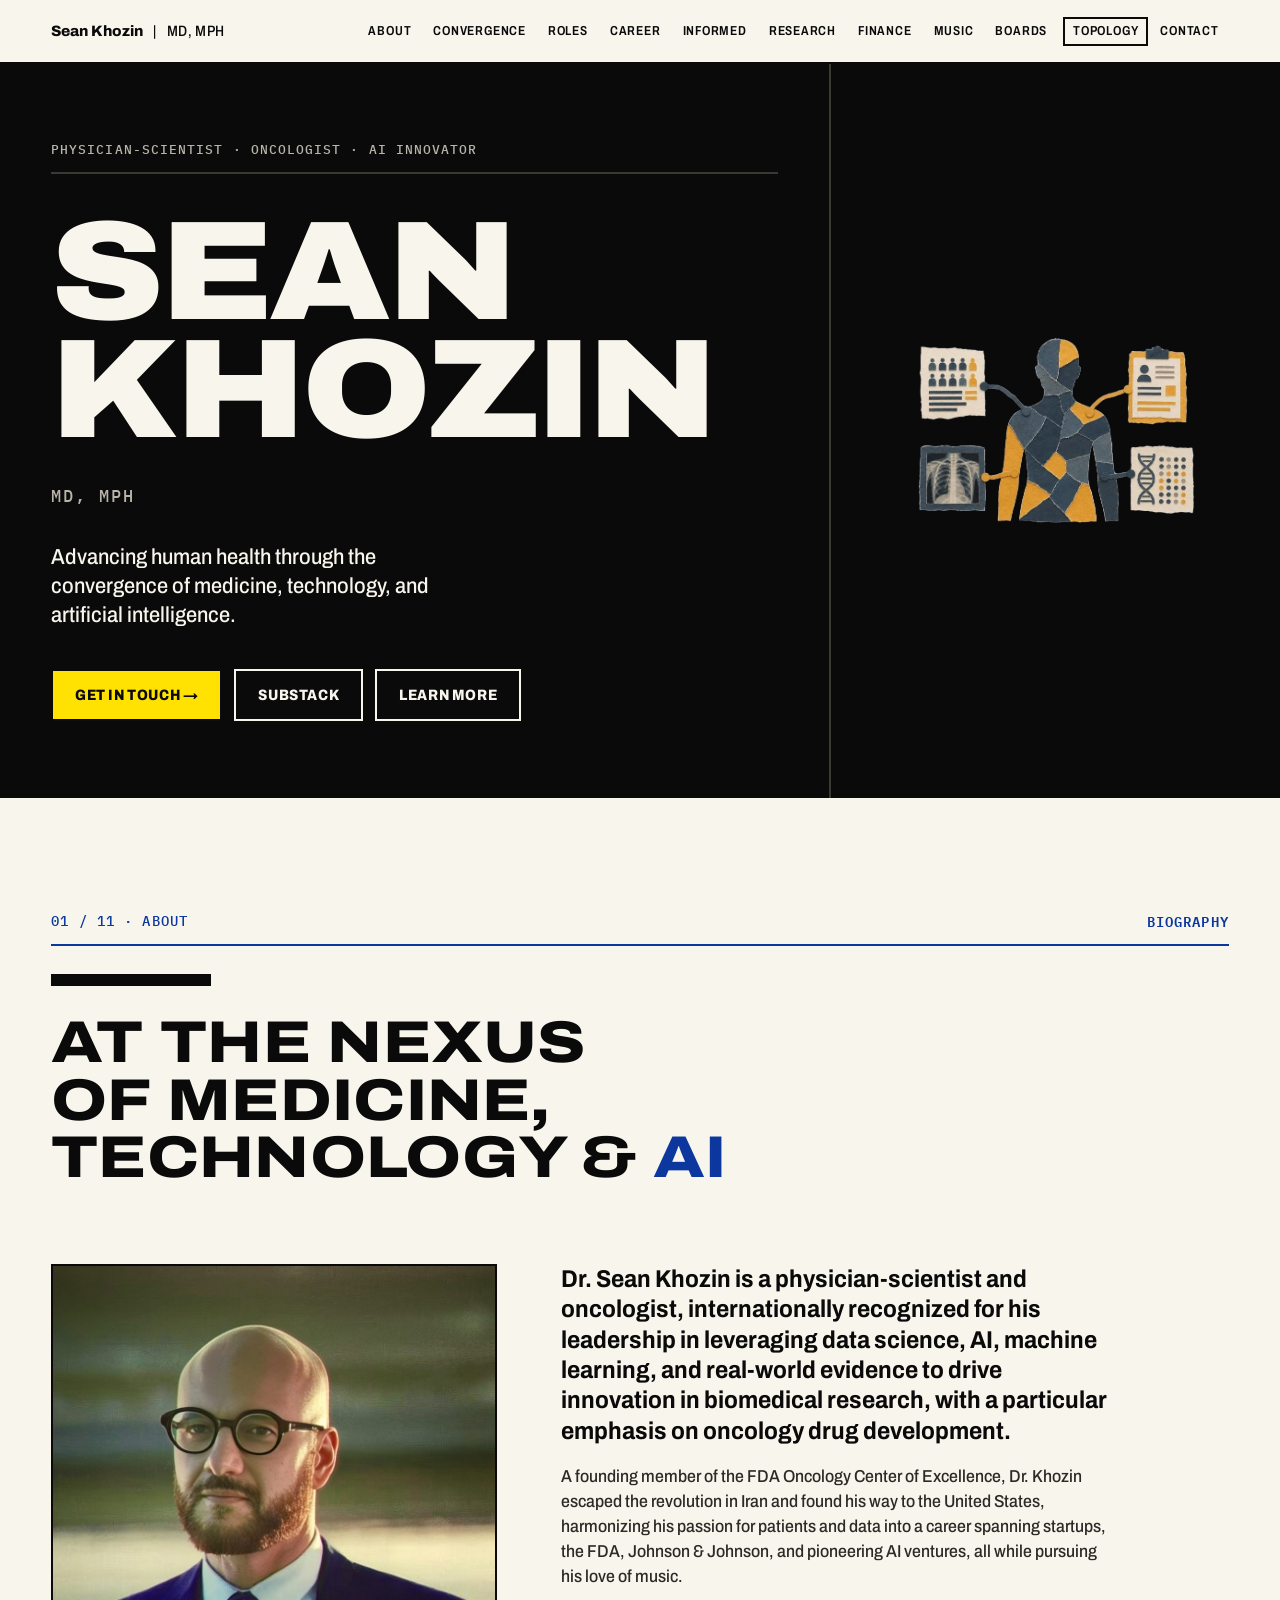
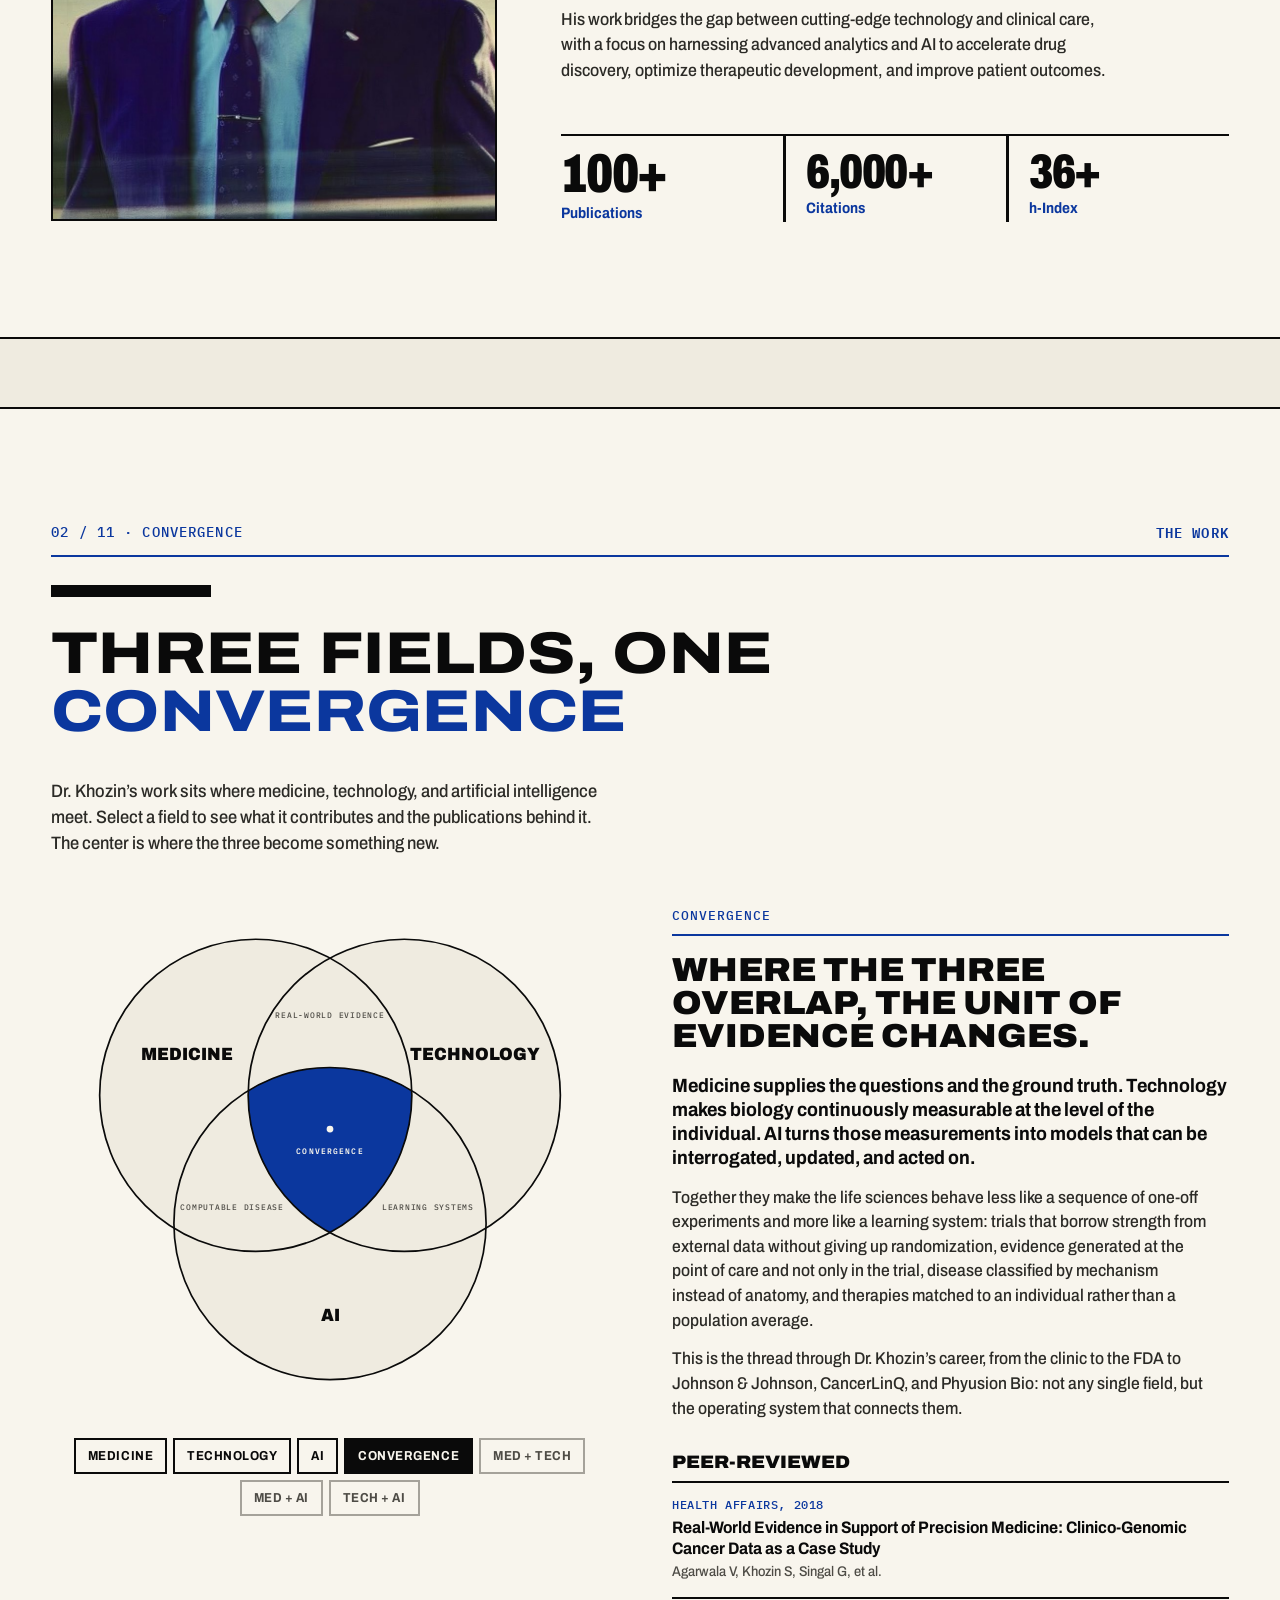
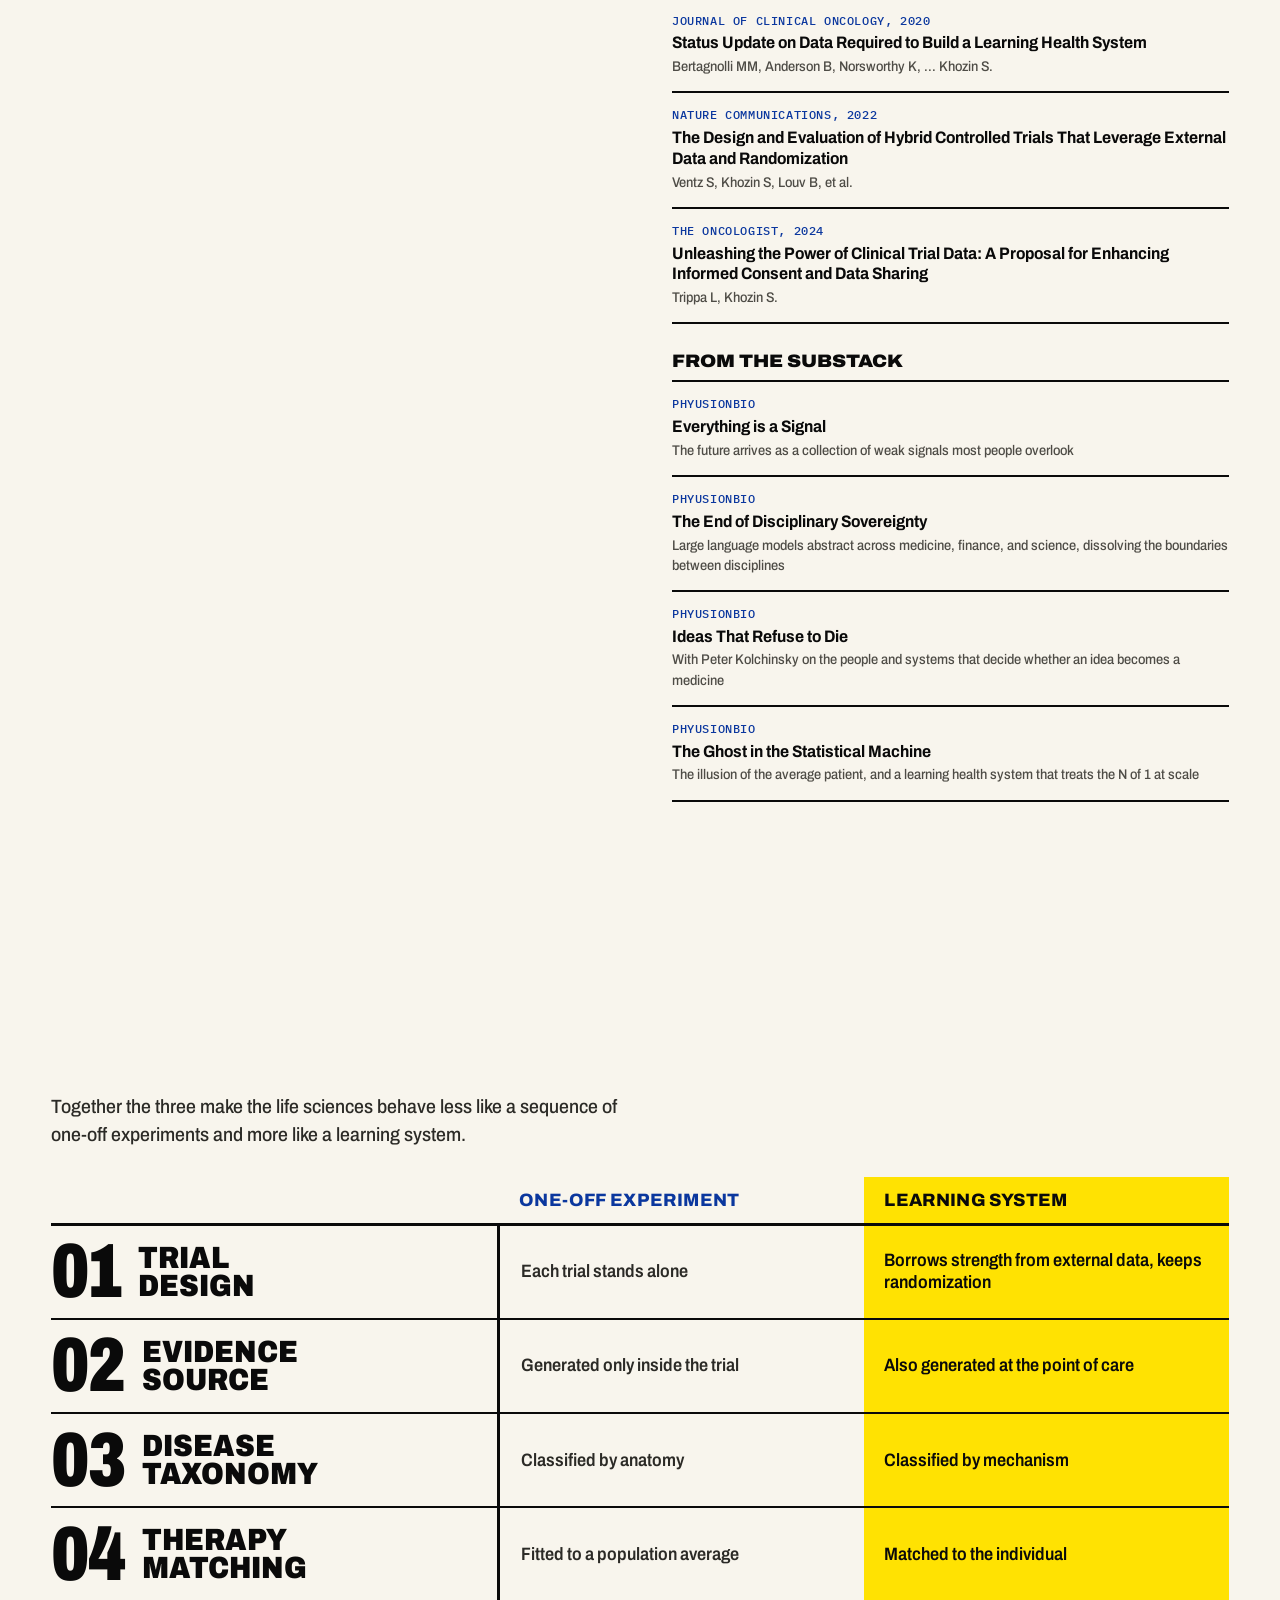
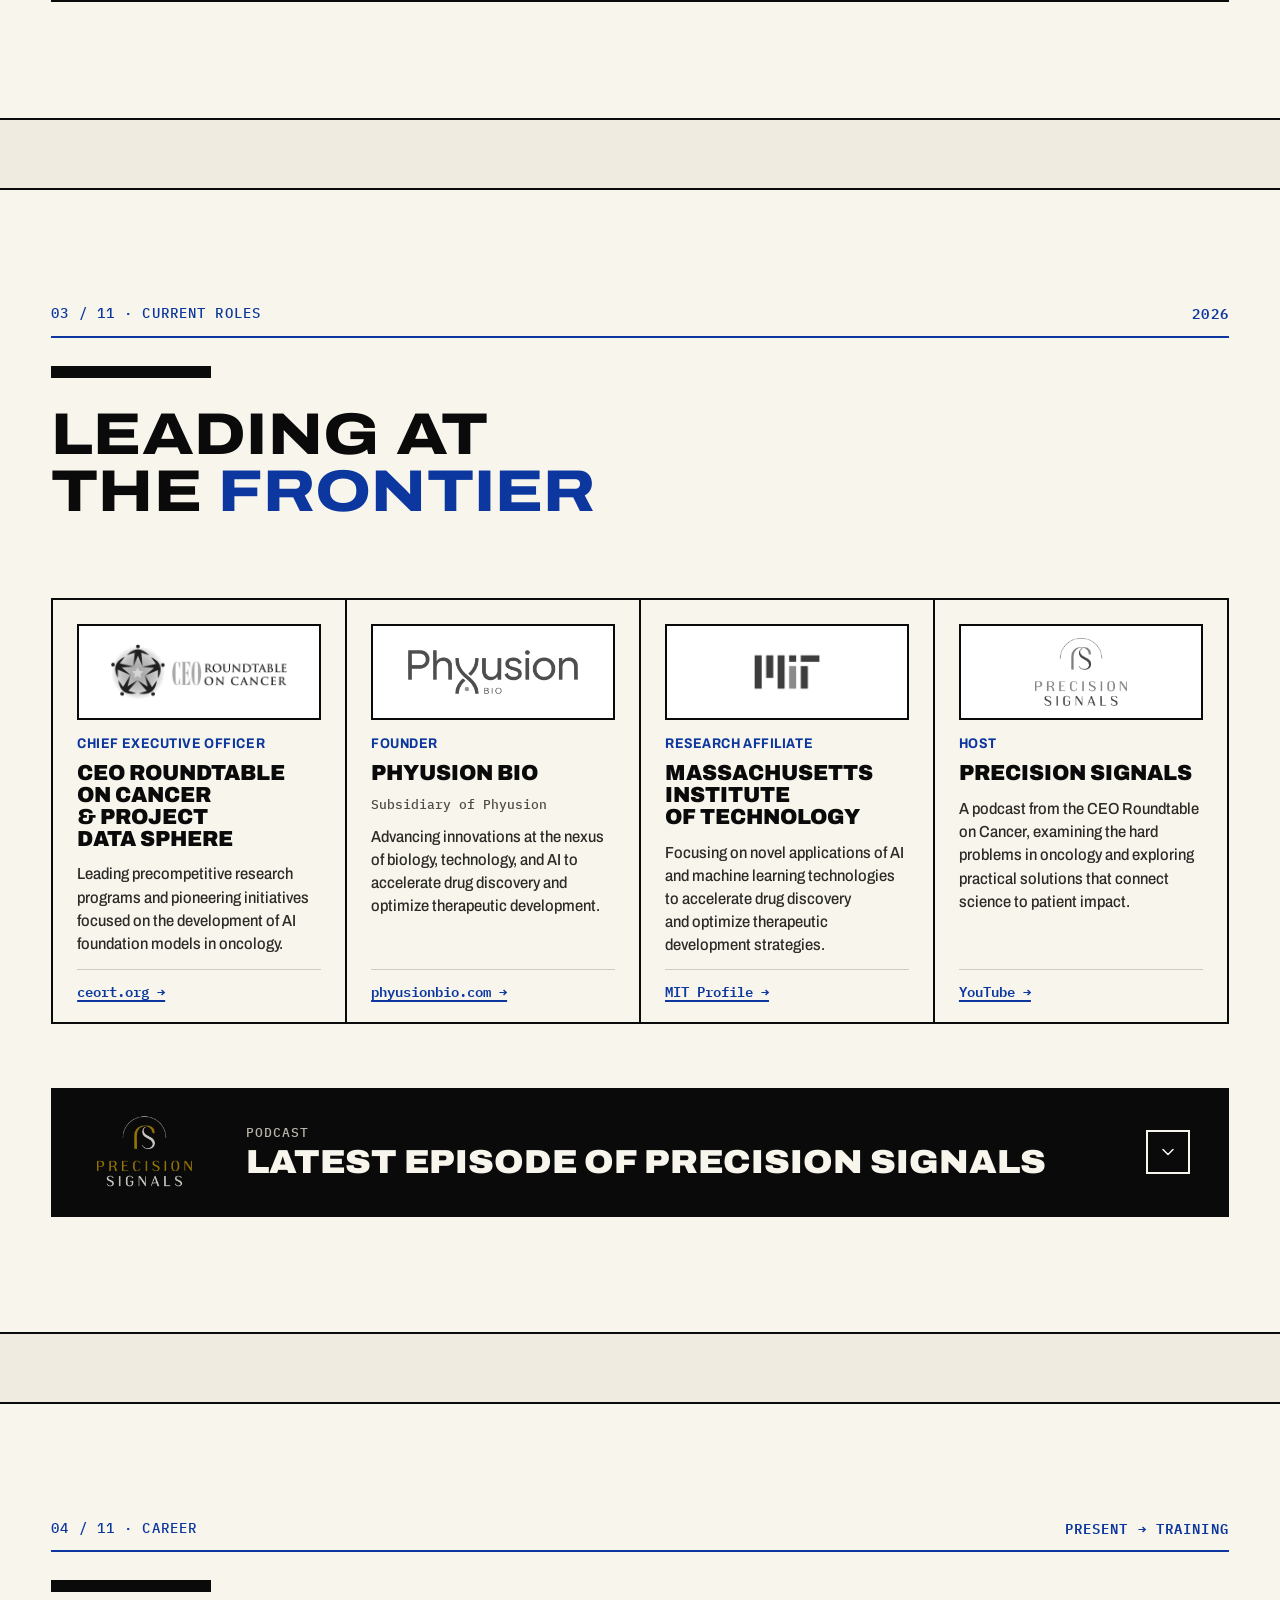
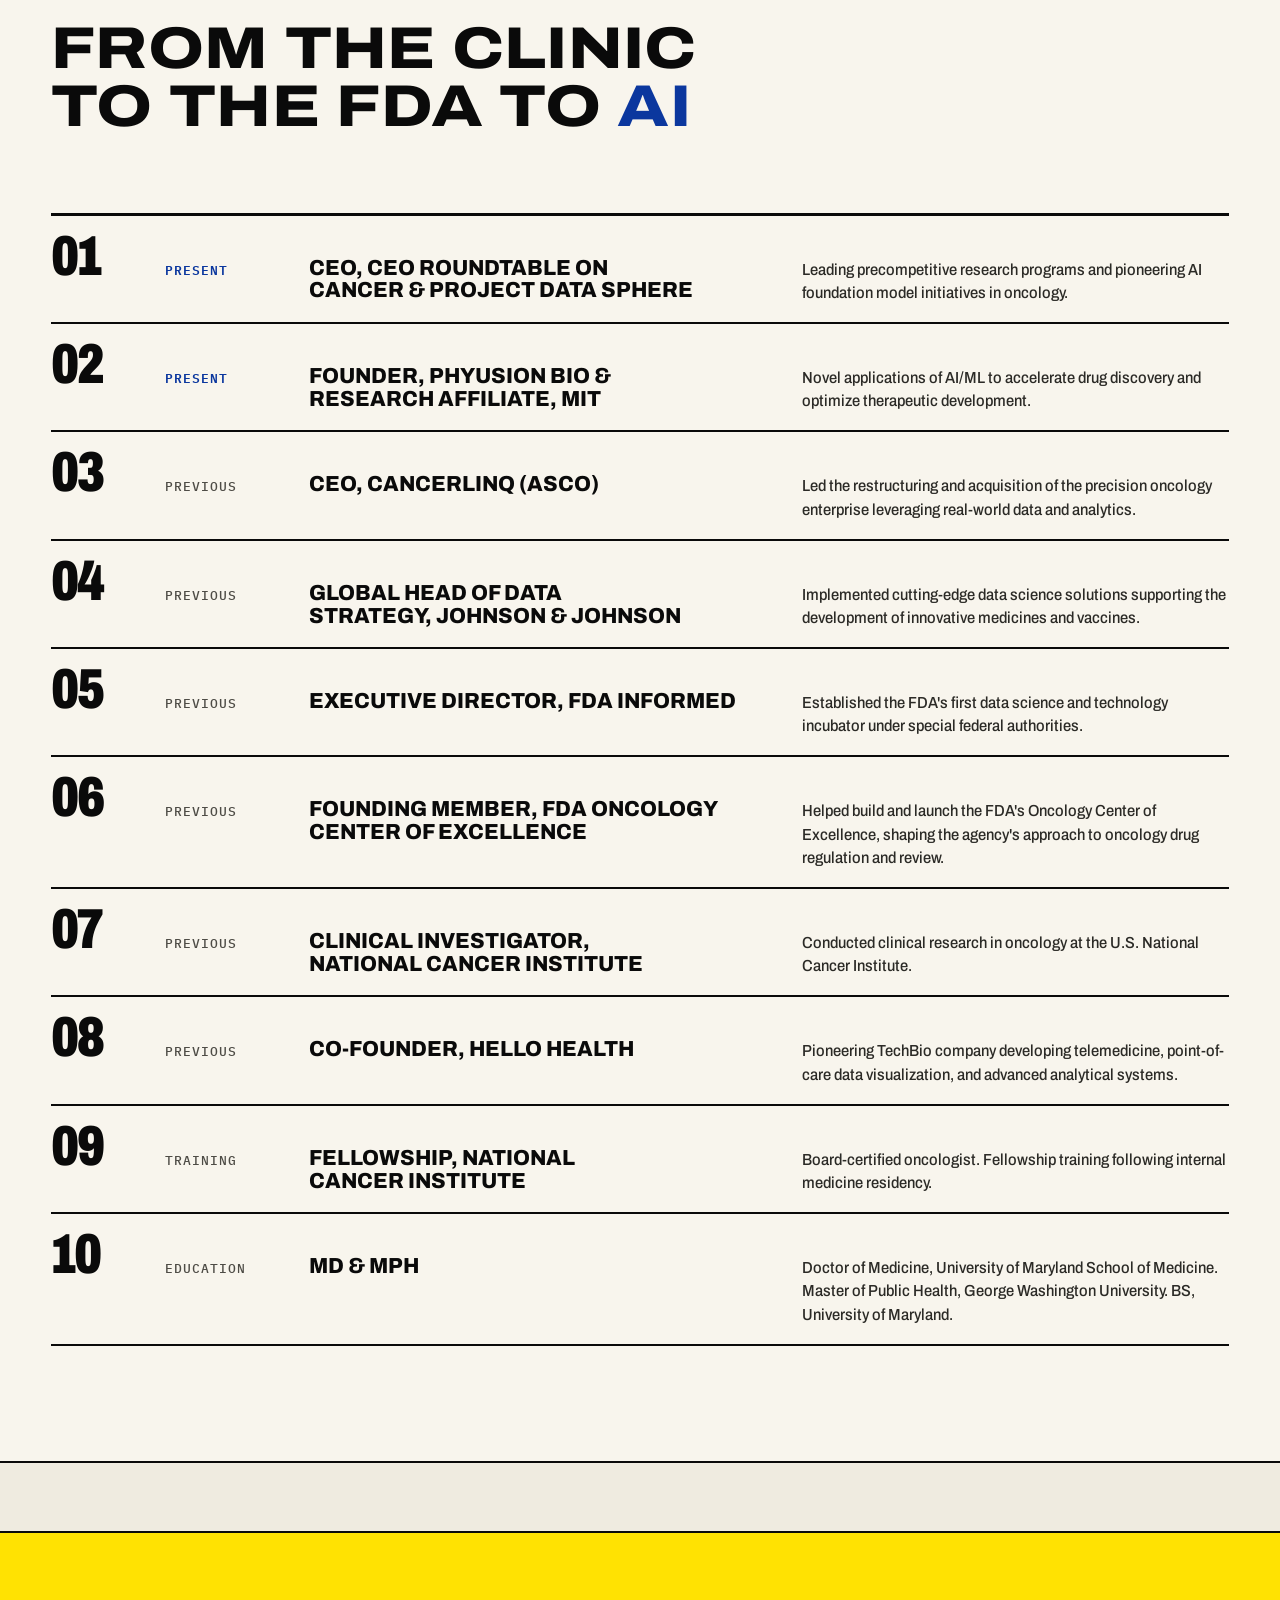
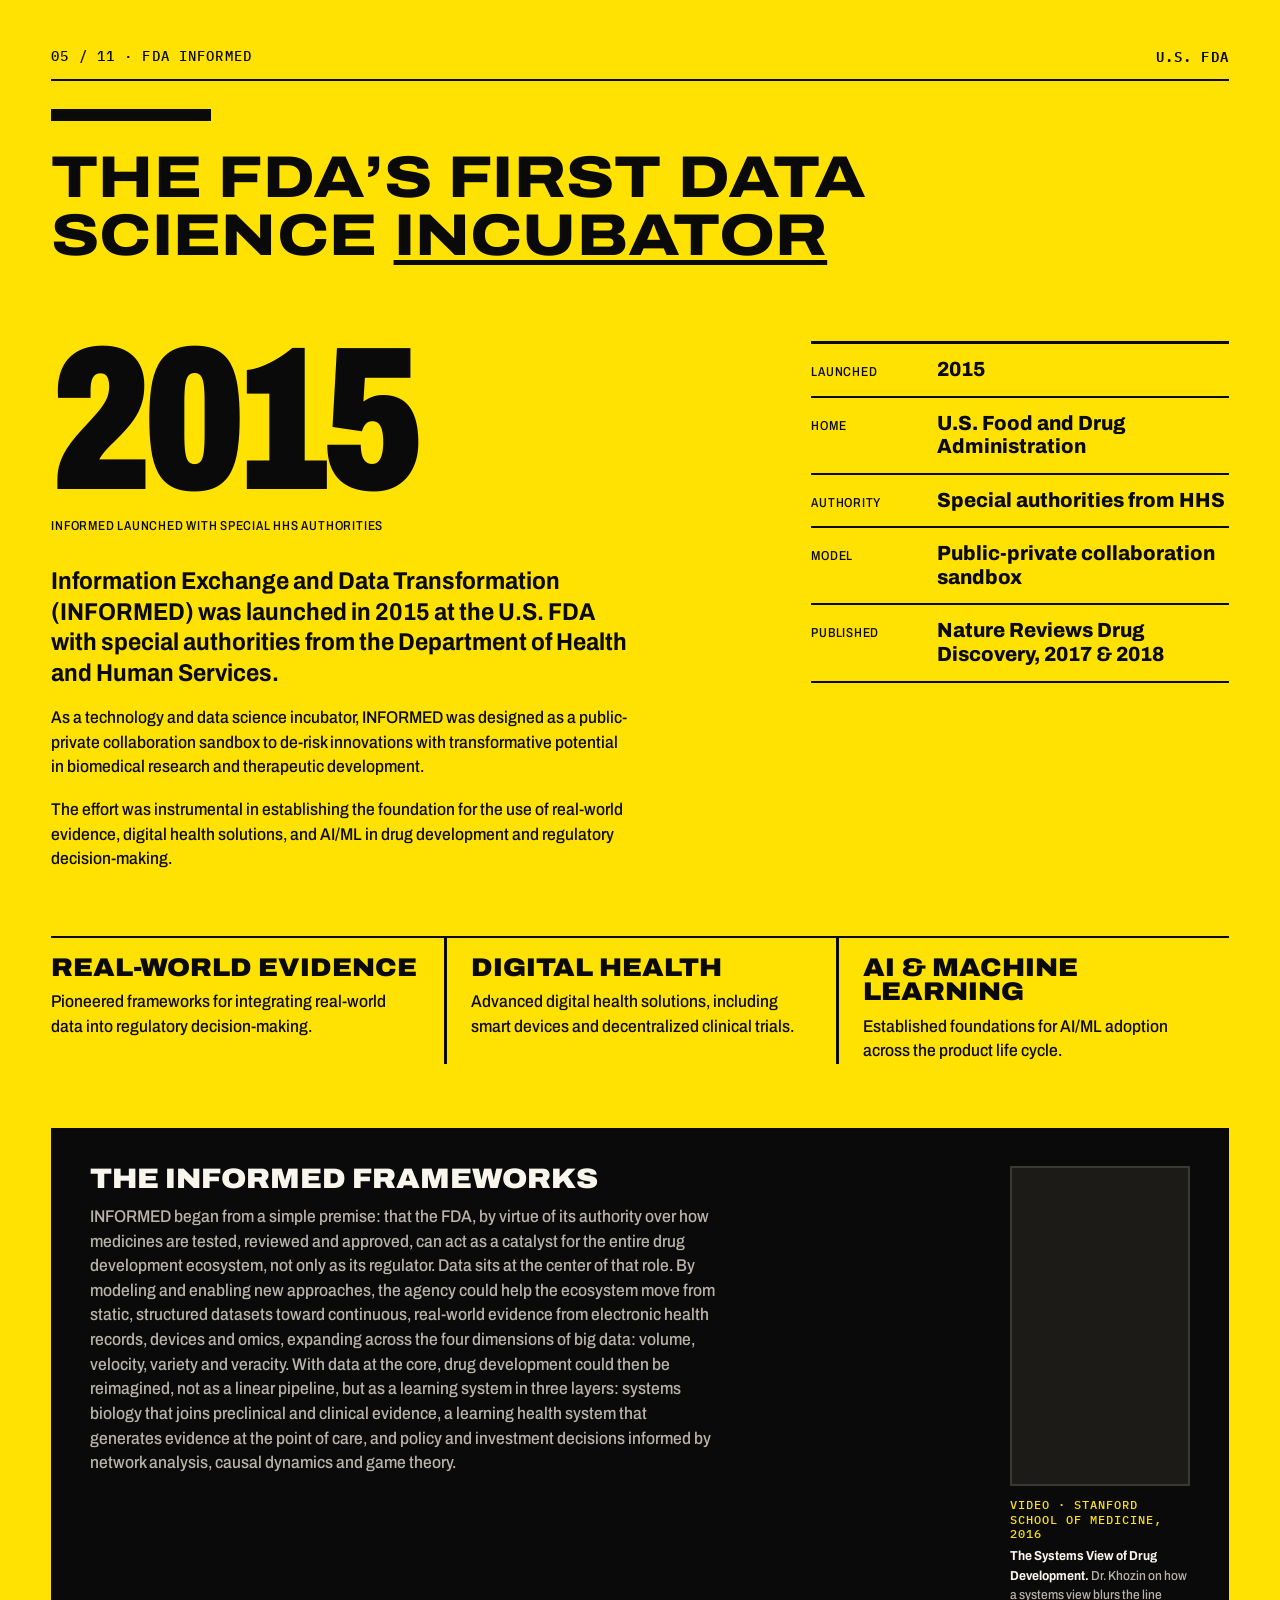
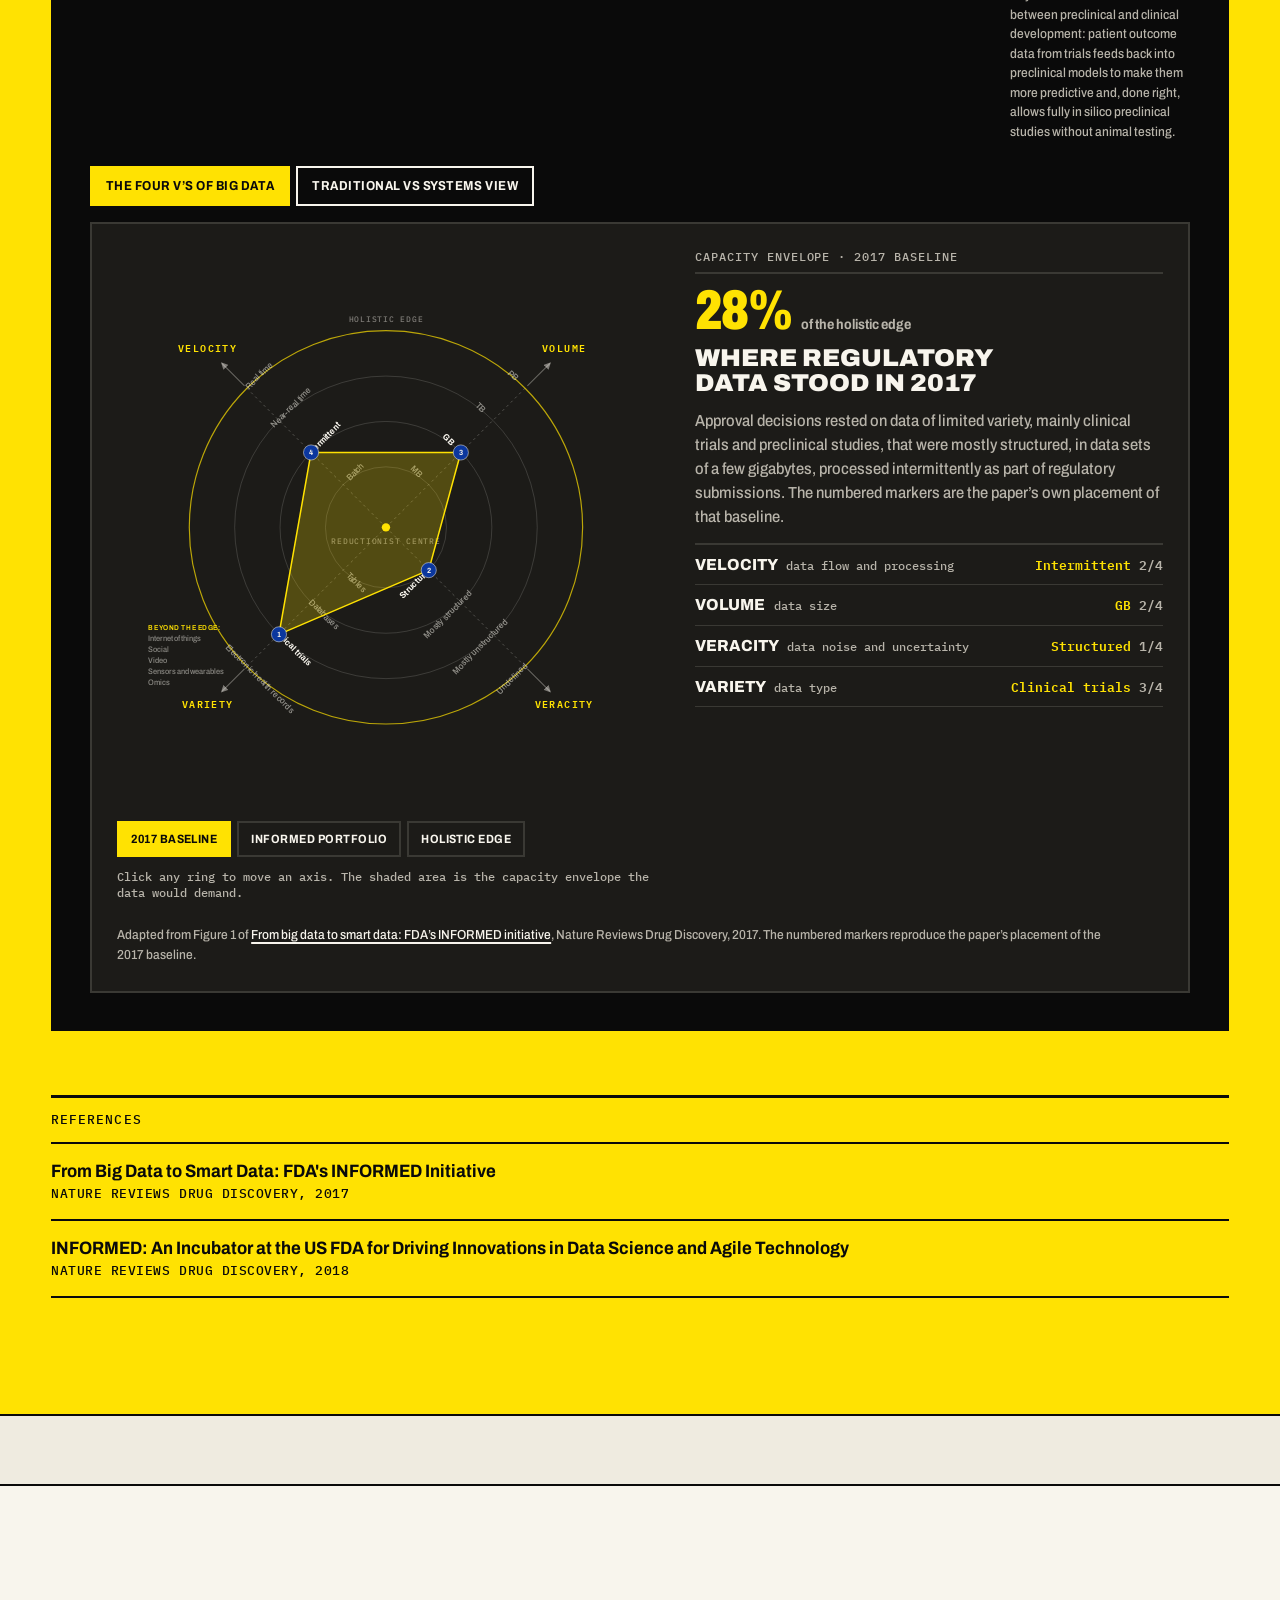
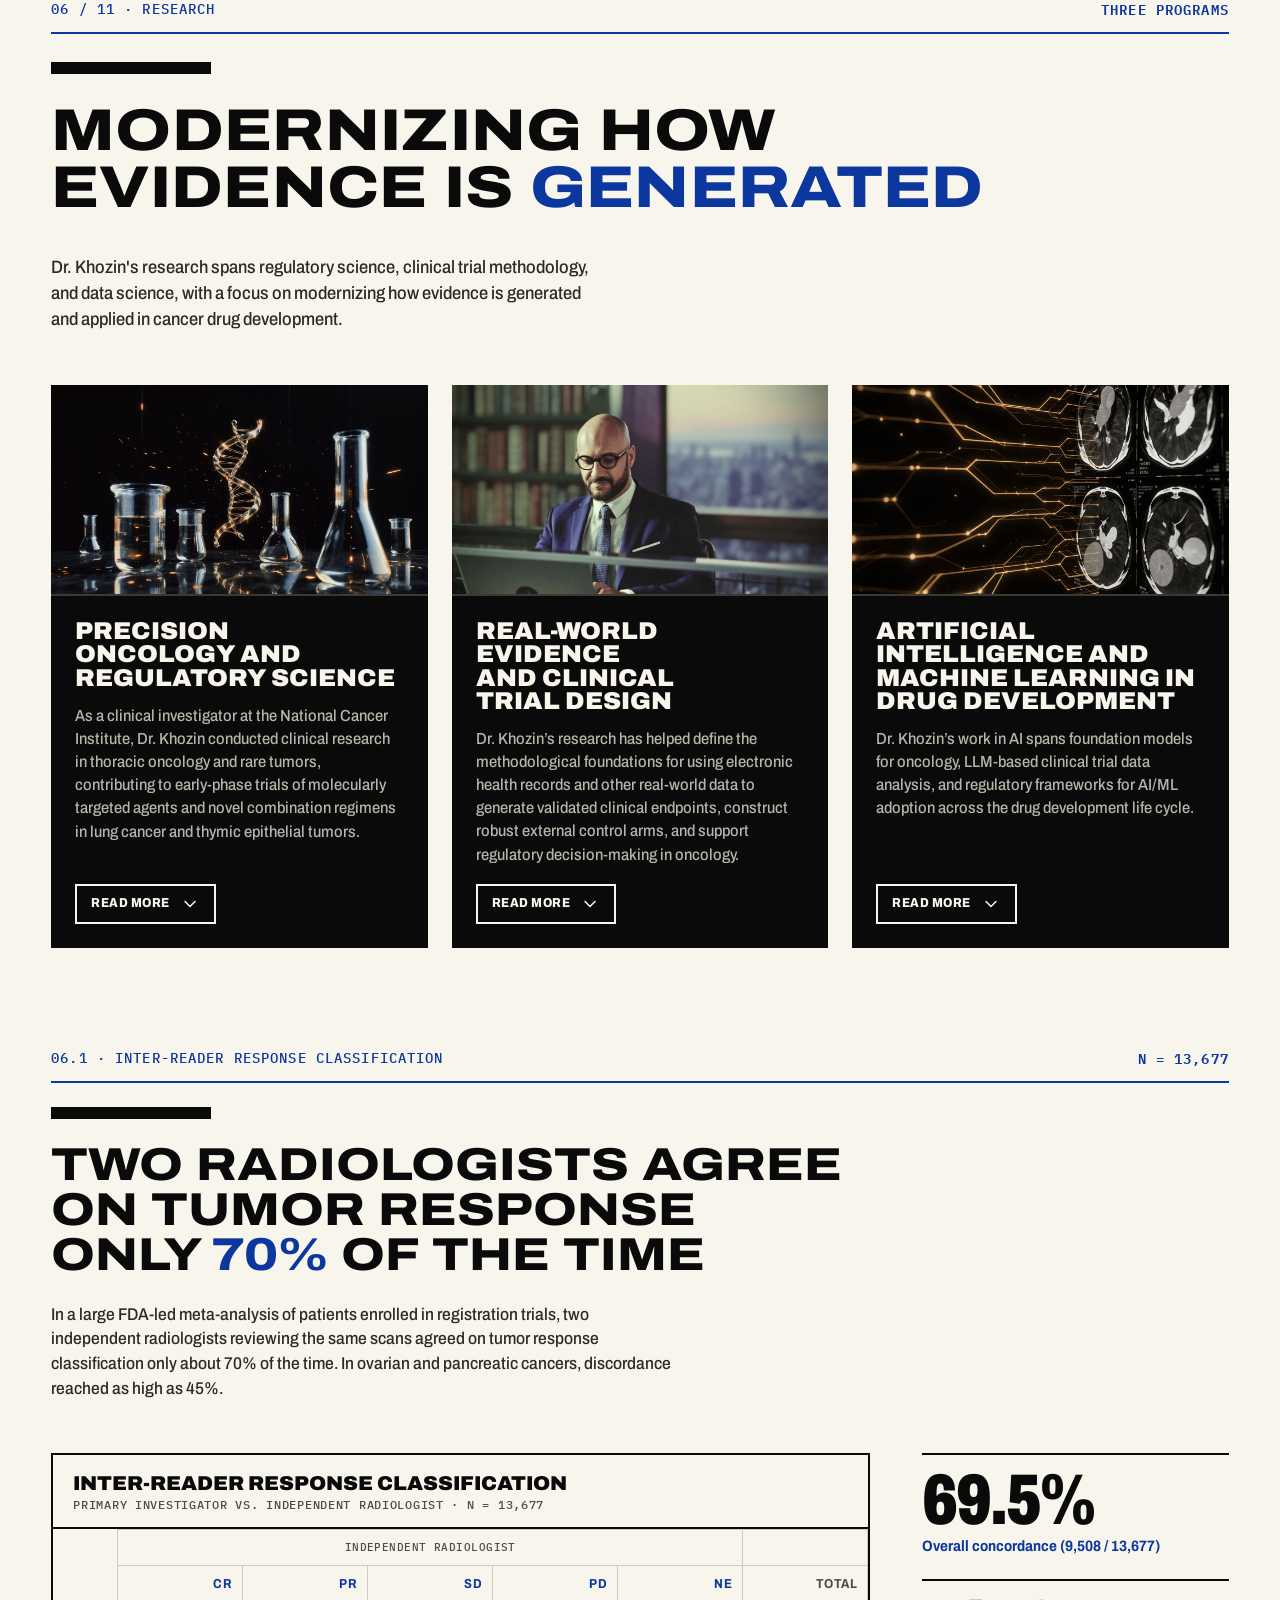
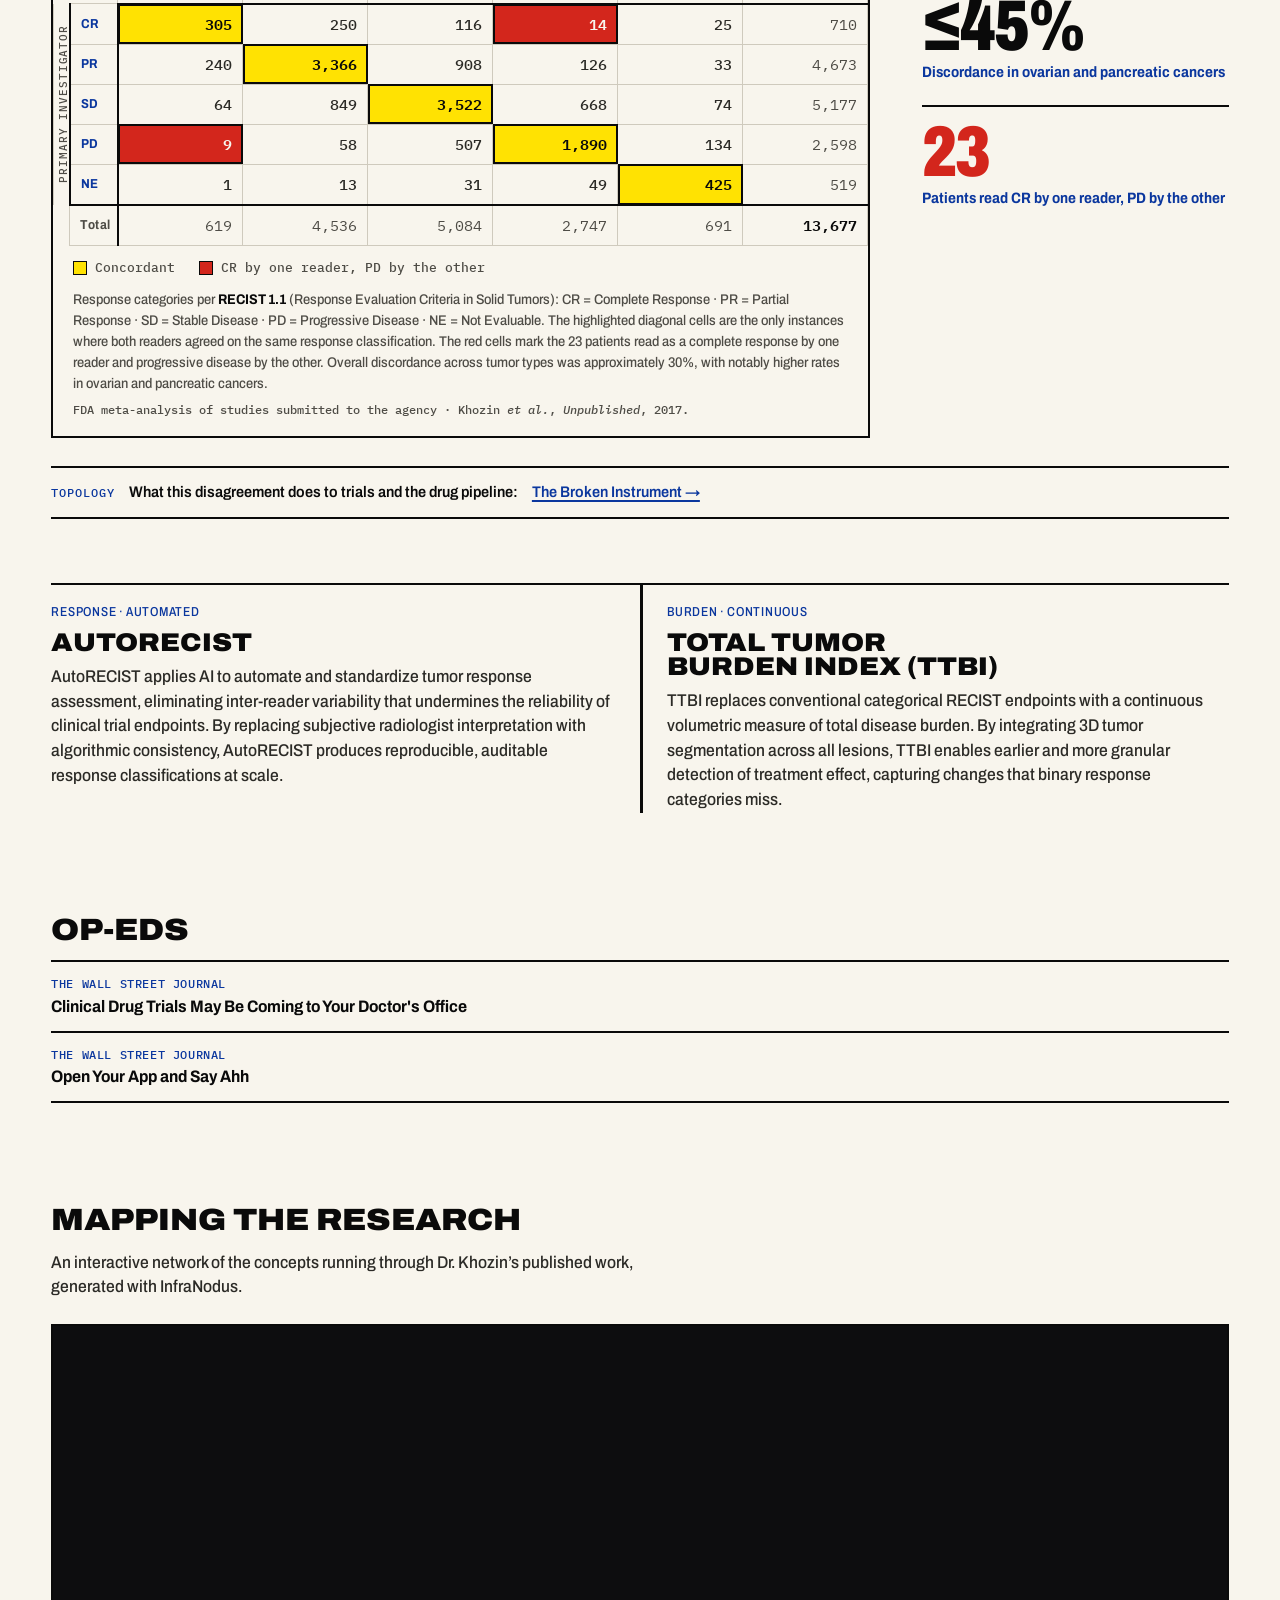
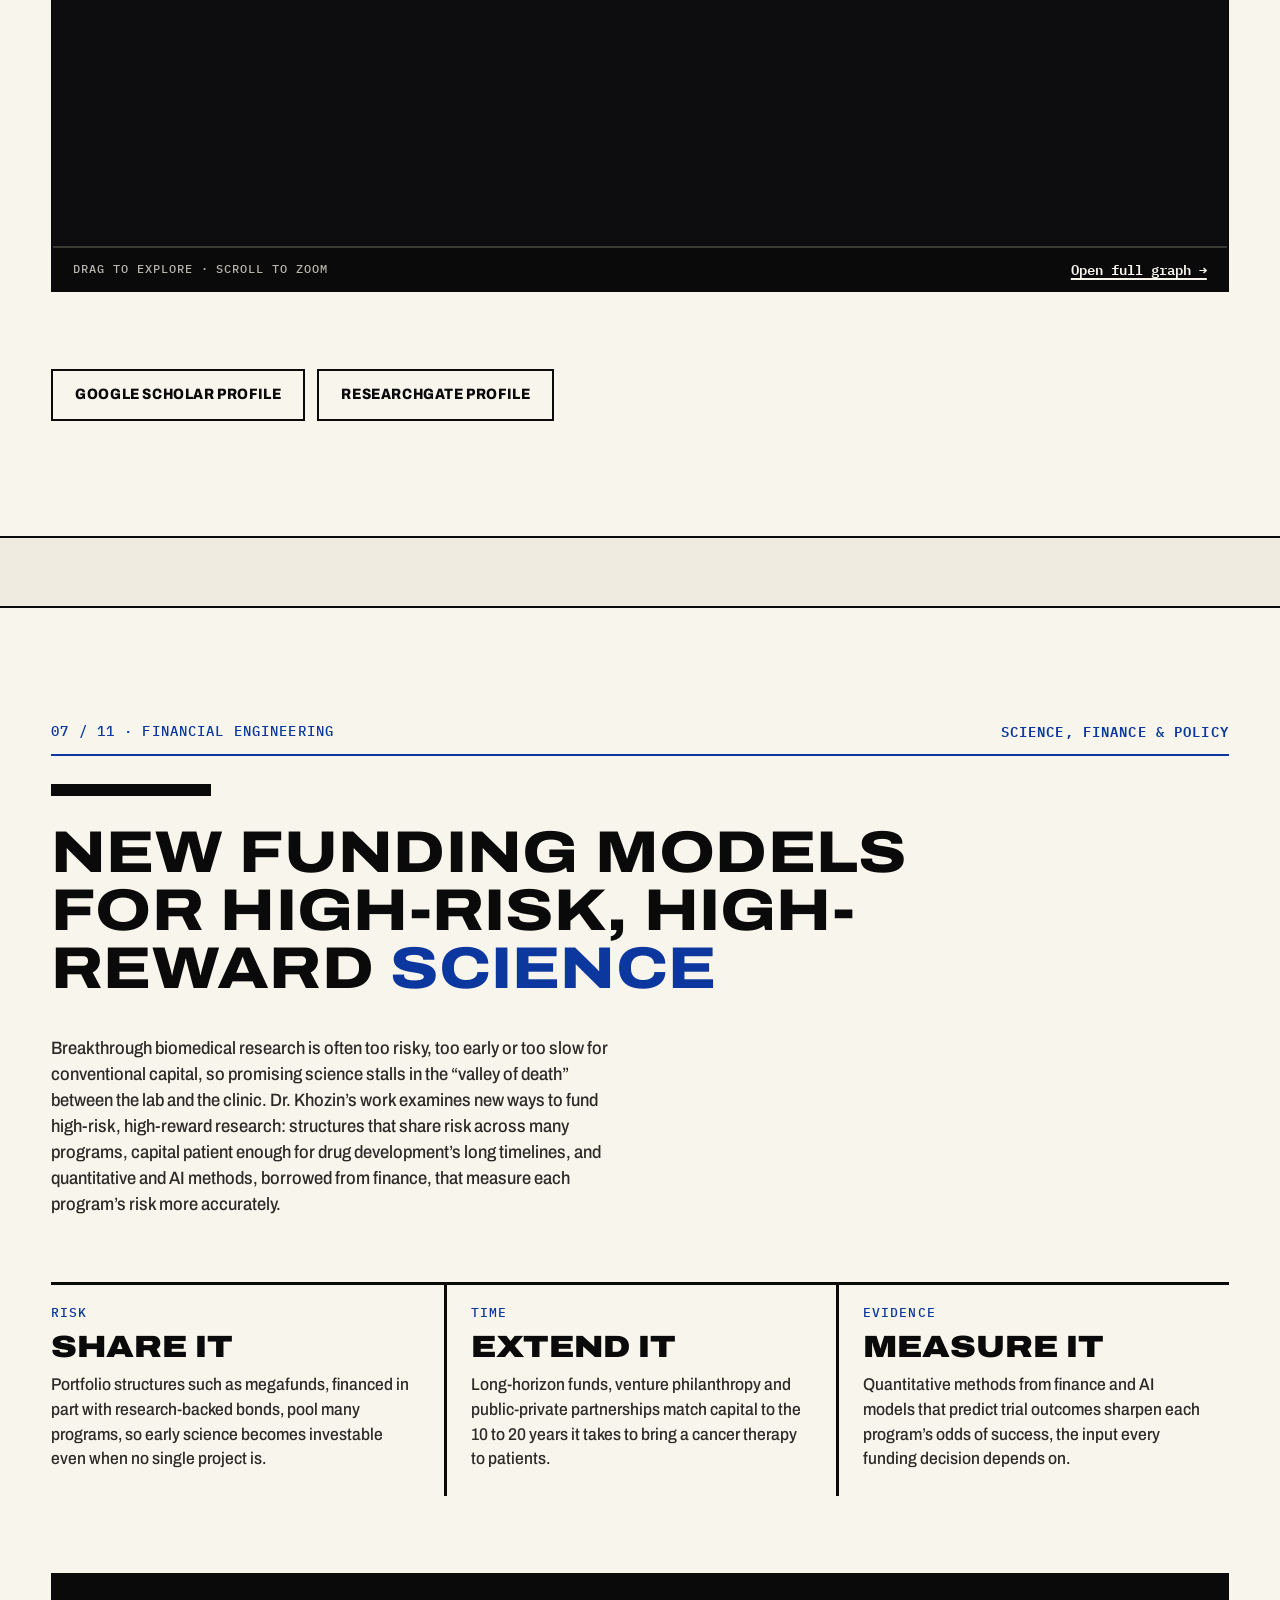
==== commit 20e1ad4b: "Shrink the Stanford video to 180px wide Co-Authored-By: Claude Opus 5.5 <noreply@anthropic.com> Clau" ====
--- a/index.html
+++ b/index.html
@@ -102,7 +102,7 @@
   <link rel="preconnect" href="https://fonts.googleapis.com">
   <link rel="preconnect" href="https://fonts.gstatic.com" crossorigin>
   <link href="https://fonts.googleapis.com/css2?family=Archivo:ital,wdth,wght@0,62..125,100..900;1,62..125,100..900&family=IBM+Plex+Mono:wght@400;500;600&display=swap" rel="stylesheet">
-  <link rel="stylesheet" href="styles.css?v=64">
+  <link rel="stylesheet" href="styles.css?v=65">
 </head>
 <body>
   <!-- Navigation -->
--- a/styles.css
+++ b/styles.css
@@ -361,7 +361,7 @@
 .informed-figures { margin-top: clamp(40px, 5vw, 72px); padding: clamp(20px, 3vw, 40px); background: var(--ink); color: var(--paper); }
 .informed-figures-head h4 { margin-bottom: 12px; color: var(--paper); font: 900 clamp(22px, 2.2vw, 32px)/.95 var(--font-display); font-stretch: 110%; text-transform: uppercase; }
 .informed-figures-head p { max-width: 70ch; margin-bottom: 24px; color: var(--on-ink-muted); }
-.informed-figures-head { display: grid; grid-template-columns: minmax(0, 1fr) minmax(200px, 260px); gap: clamp(24px, 4vw, 56px); align-items: start; margin-bottom: 24px; }
+.informed-figures-head { display: grid; grid-template-columns: minmax(0, 1fr) 180px; gap: clamp(24px, 4vw, 56px); align-items: start; margin-bottom: 24px; }
 .informed-figures-intro p { margin-bottom: 0; }
 .informed-video { margin: 0; }
 .informed-video-frame { aspect-ratio: 9 / 16; border: 2px solid var(--ink-rule); background: var(--ink-panel); }
@@ -371,7 +371,7 @@
 .informed-video figcaption b { color: var(--paper); font-weight: 700; }
 @media (max-width: 820px) {
   .informed-figures-head { grid-template-columns: minmax(0, 1fr); }
-  .informed-video { max-width: 300px; }
+  .informed-video { max-width: 180px; }
 }
 .informed-tabs { display: flex; gap: 6px; flex-wrap: wrap; }
 .informed-tab {
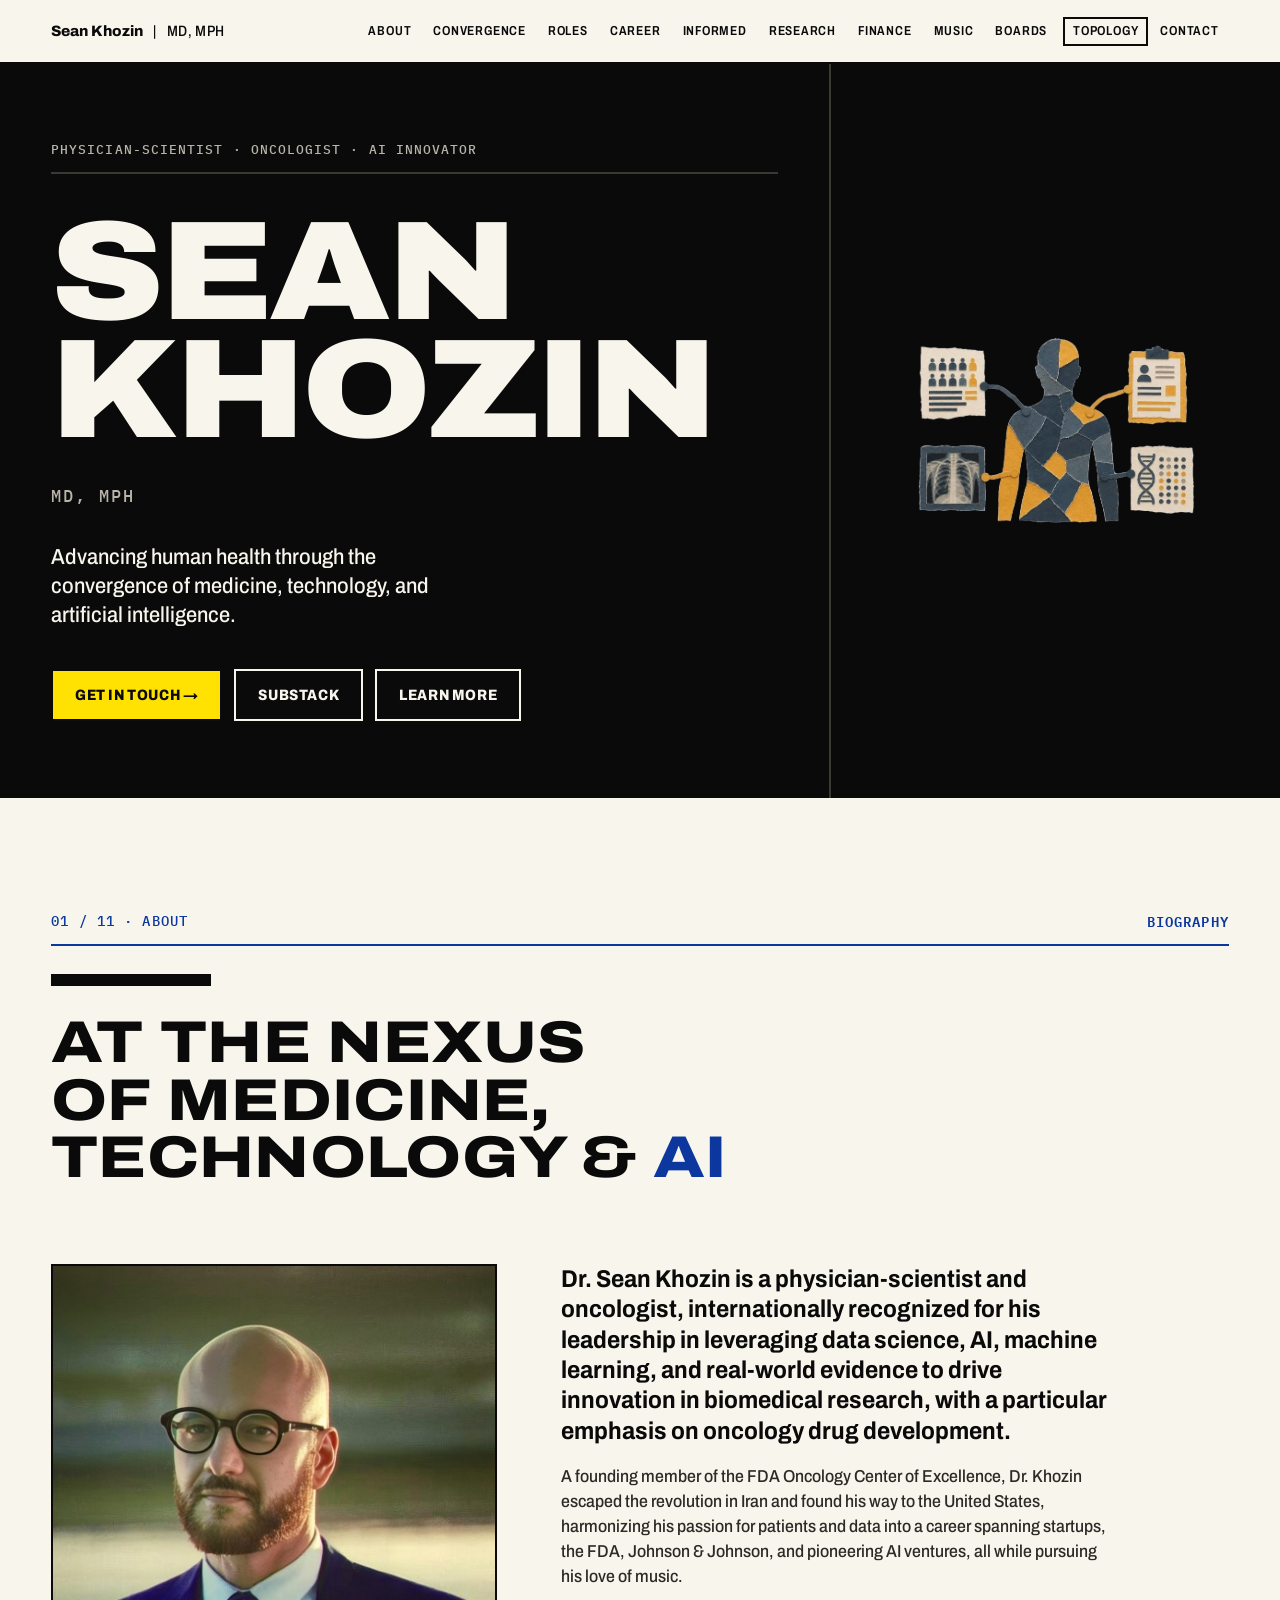
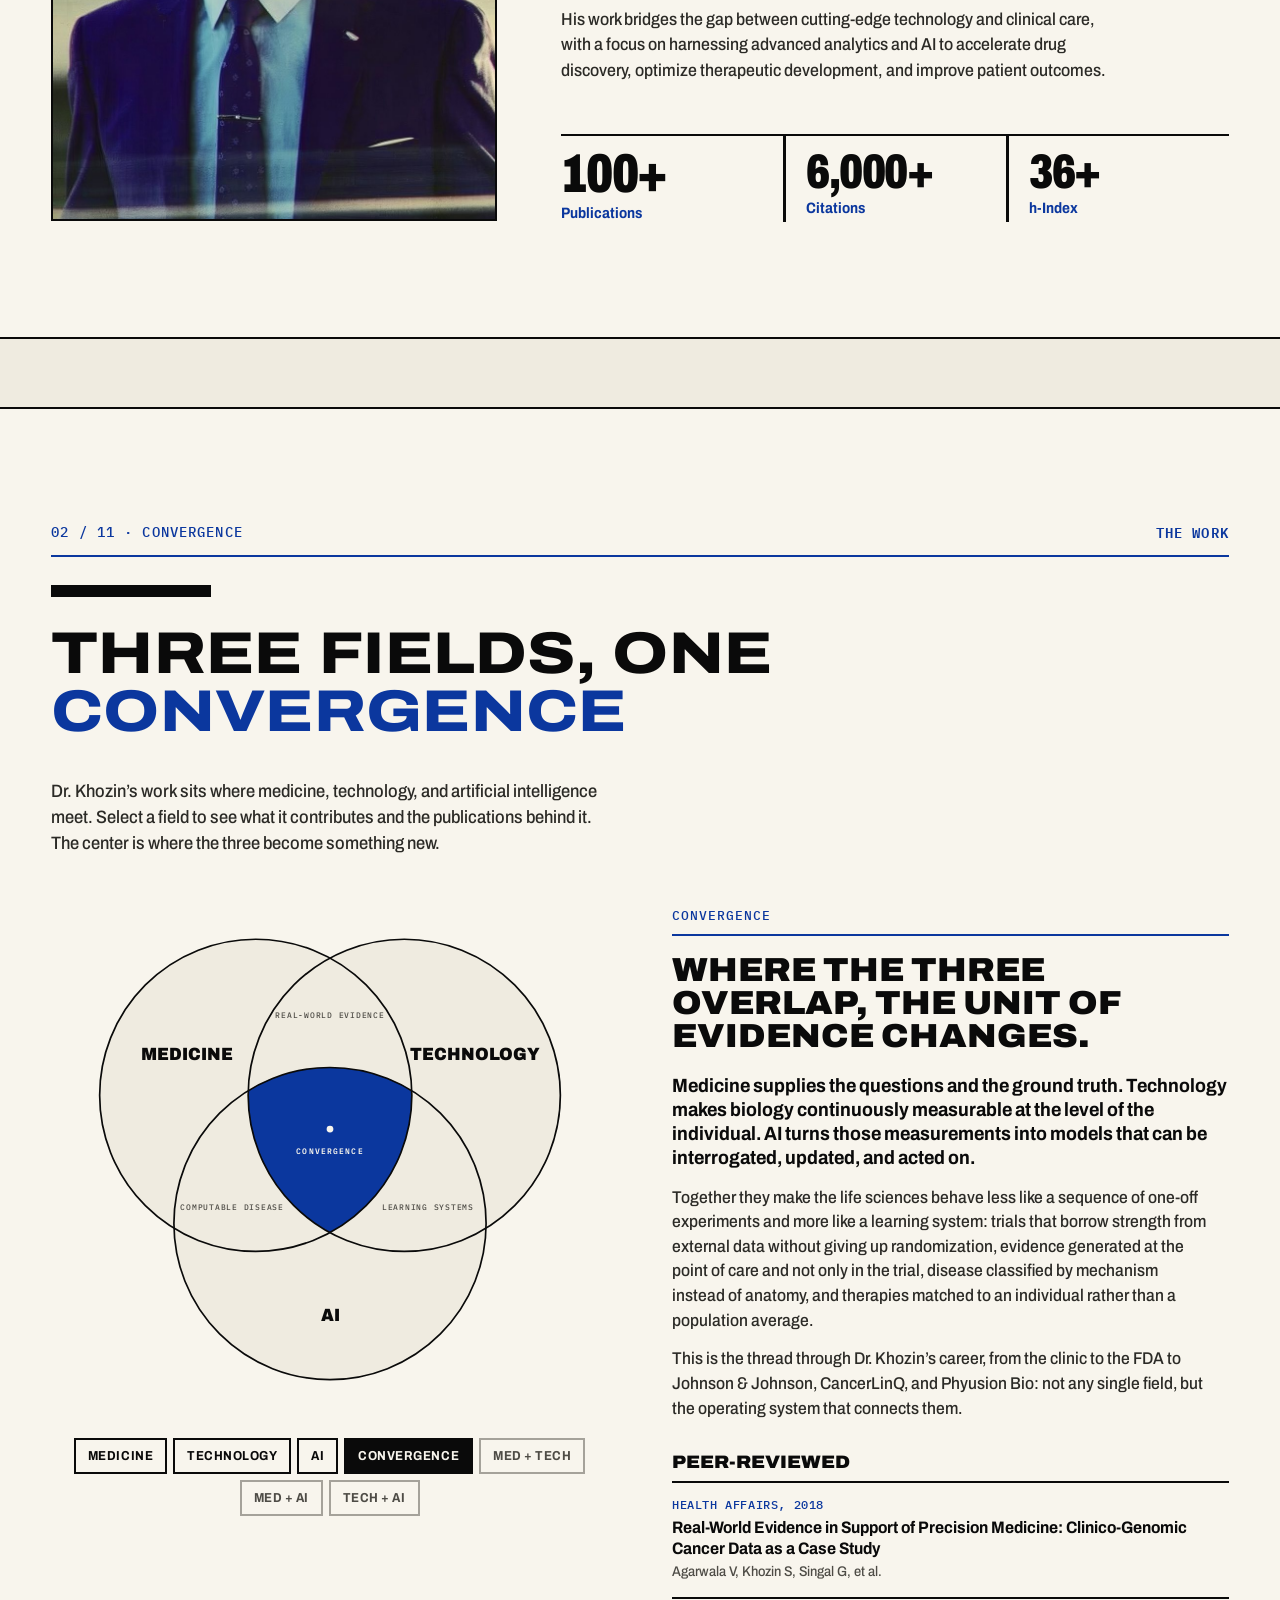
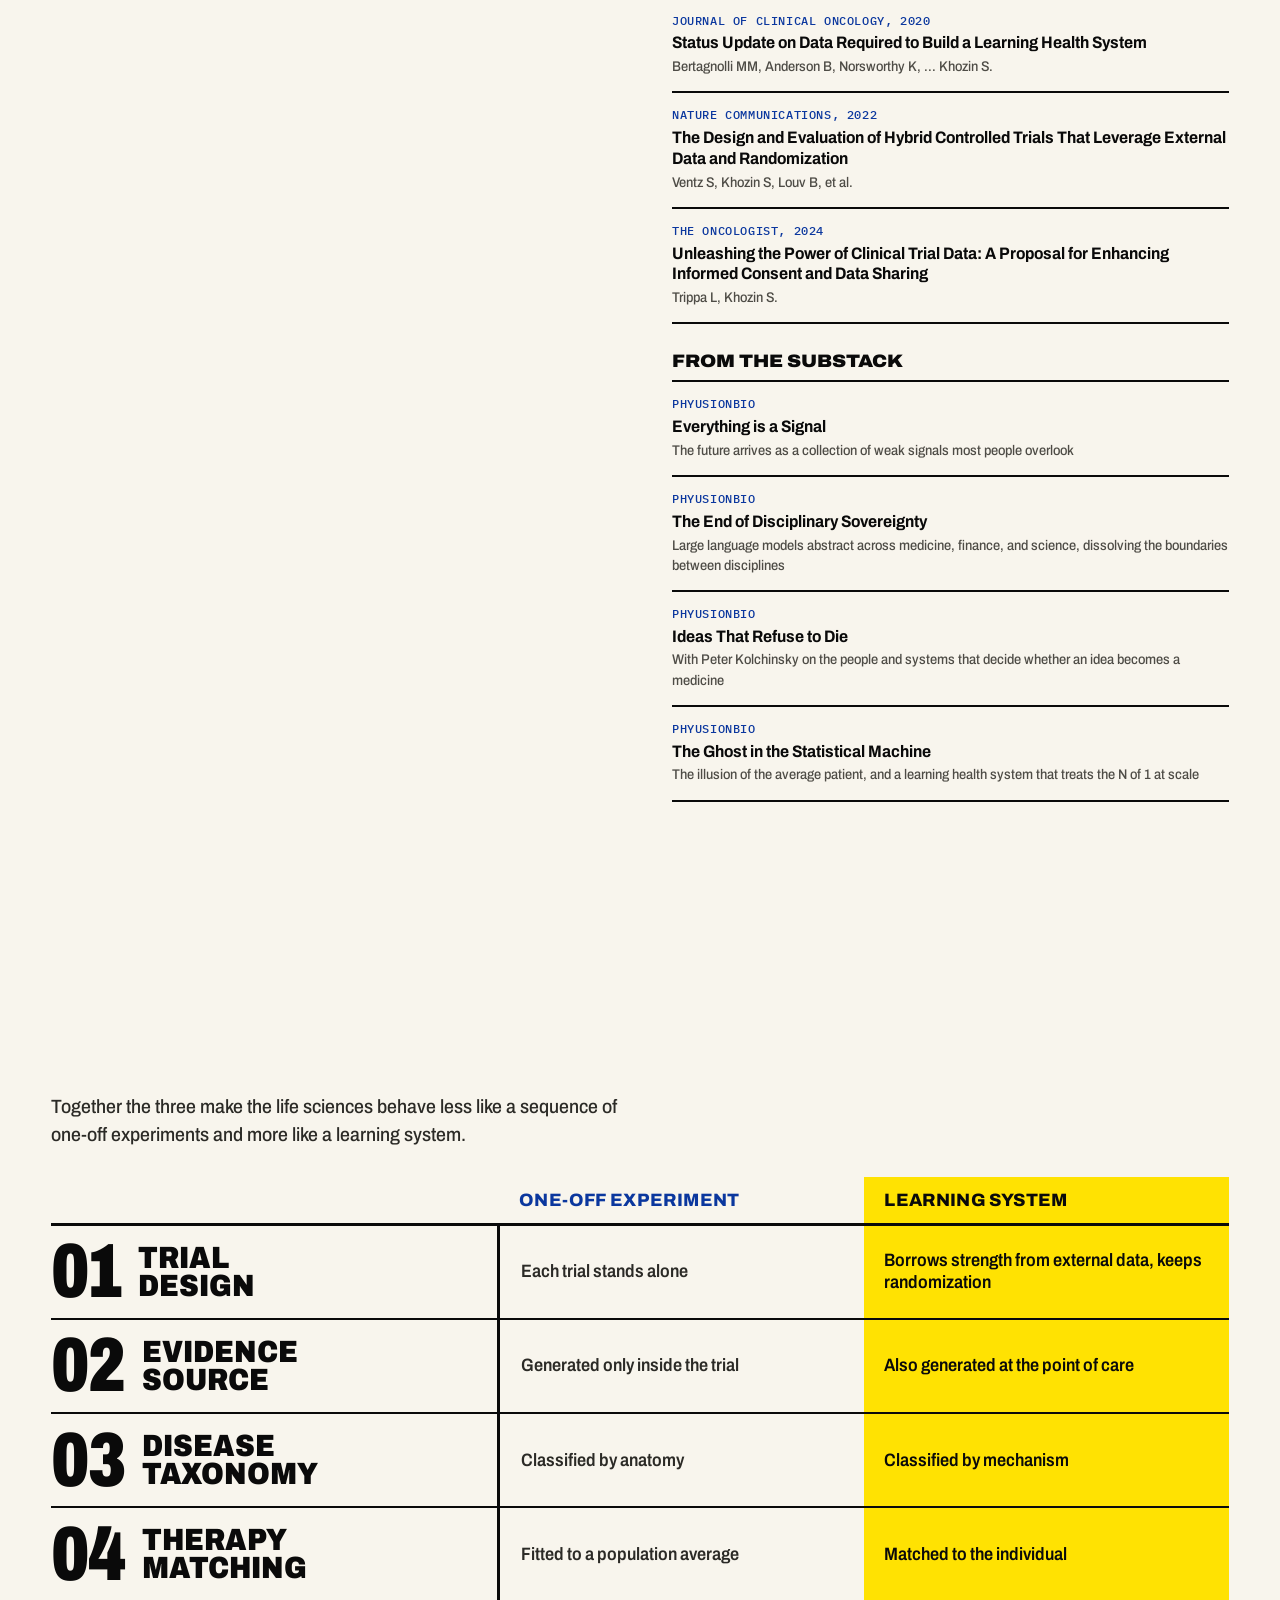
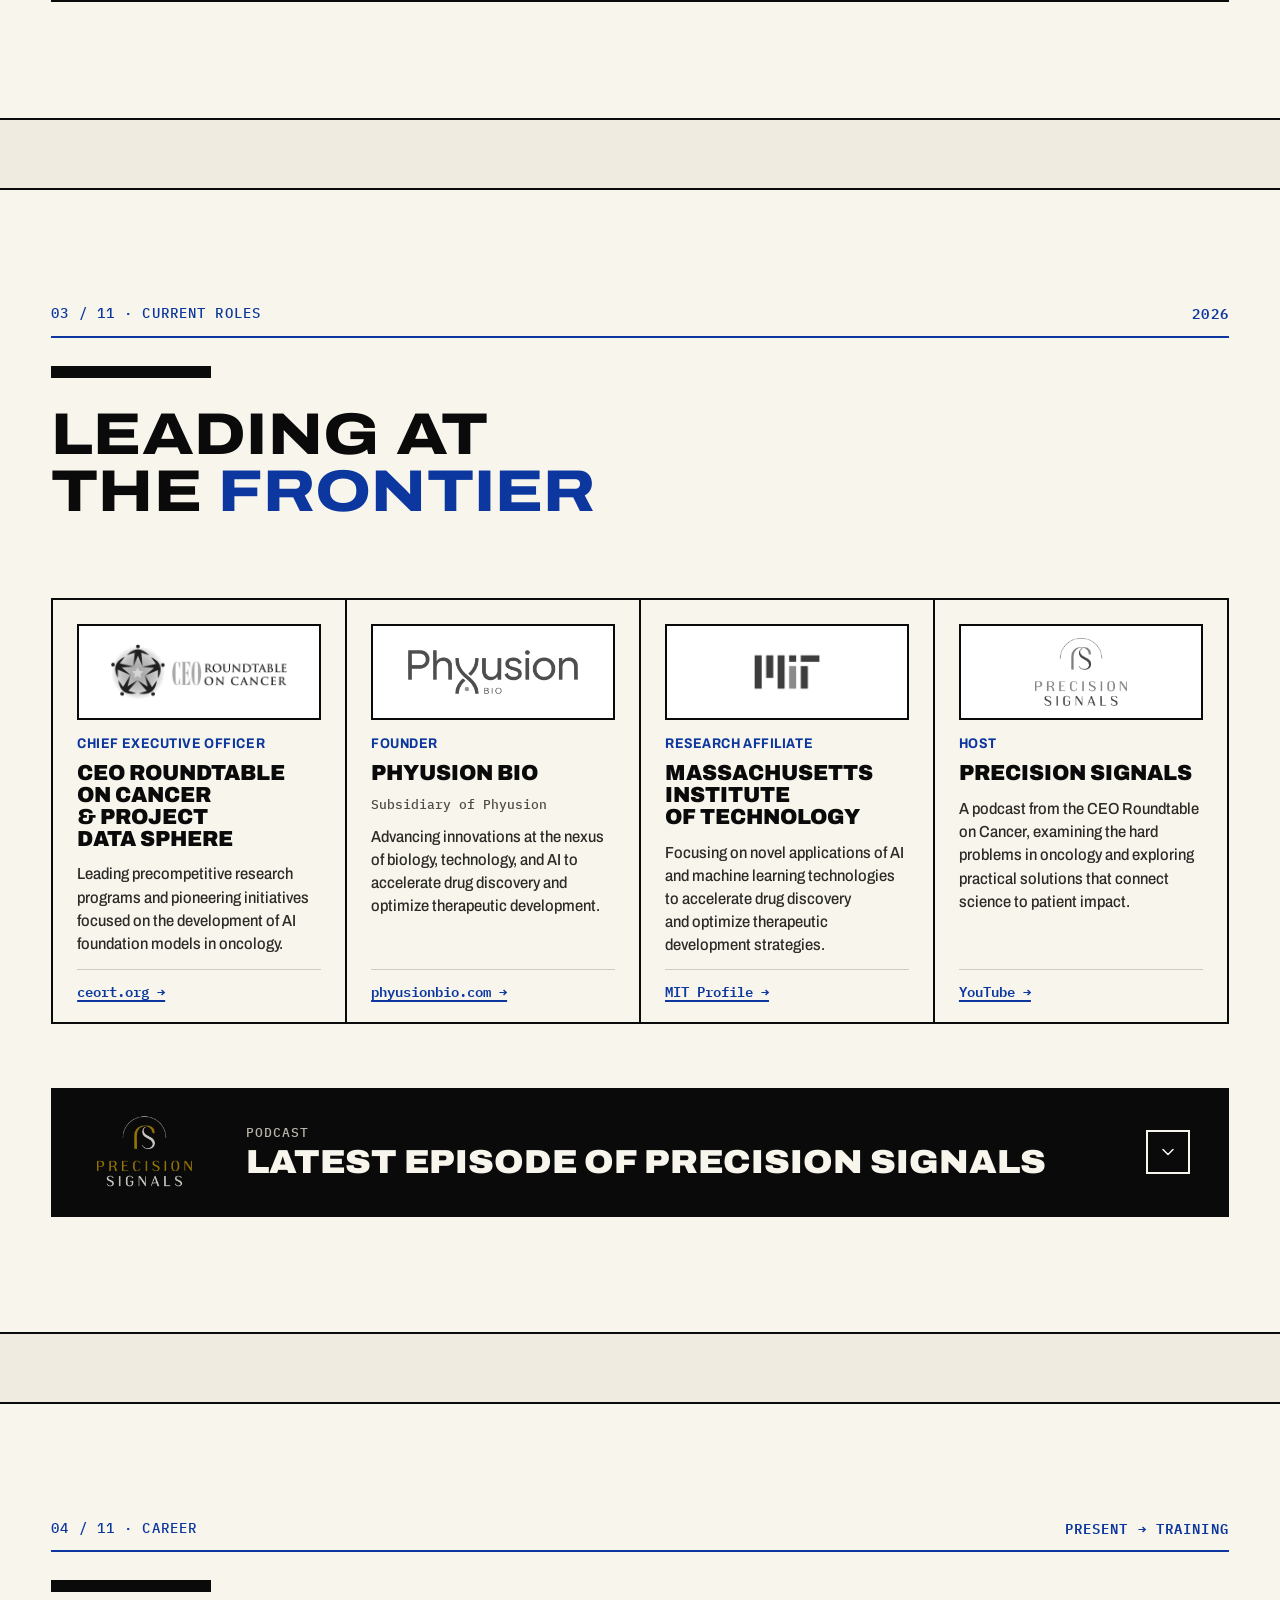
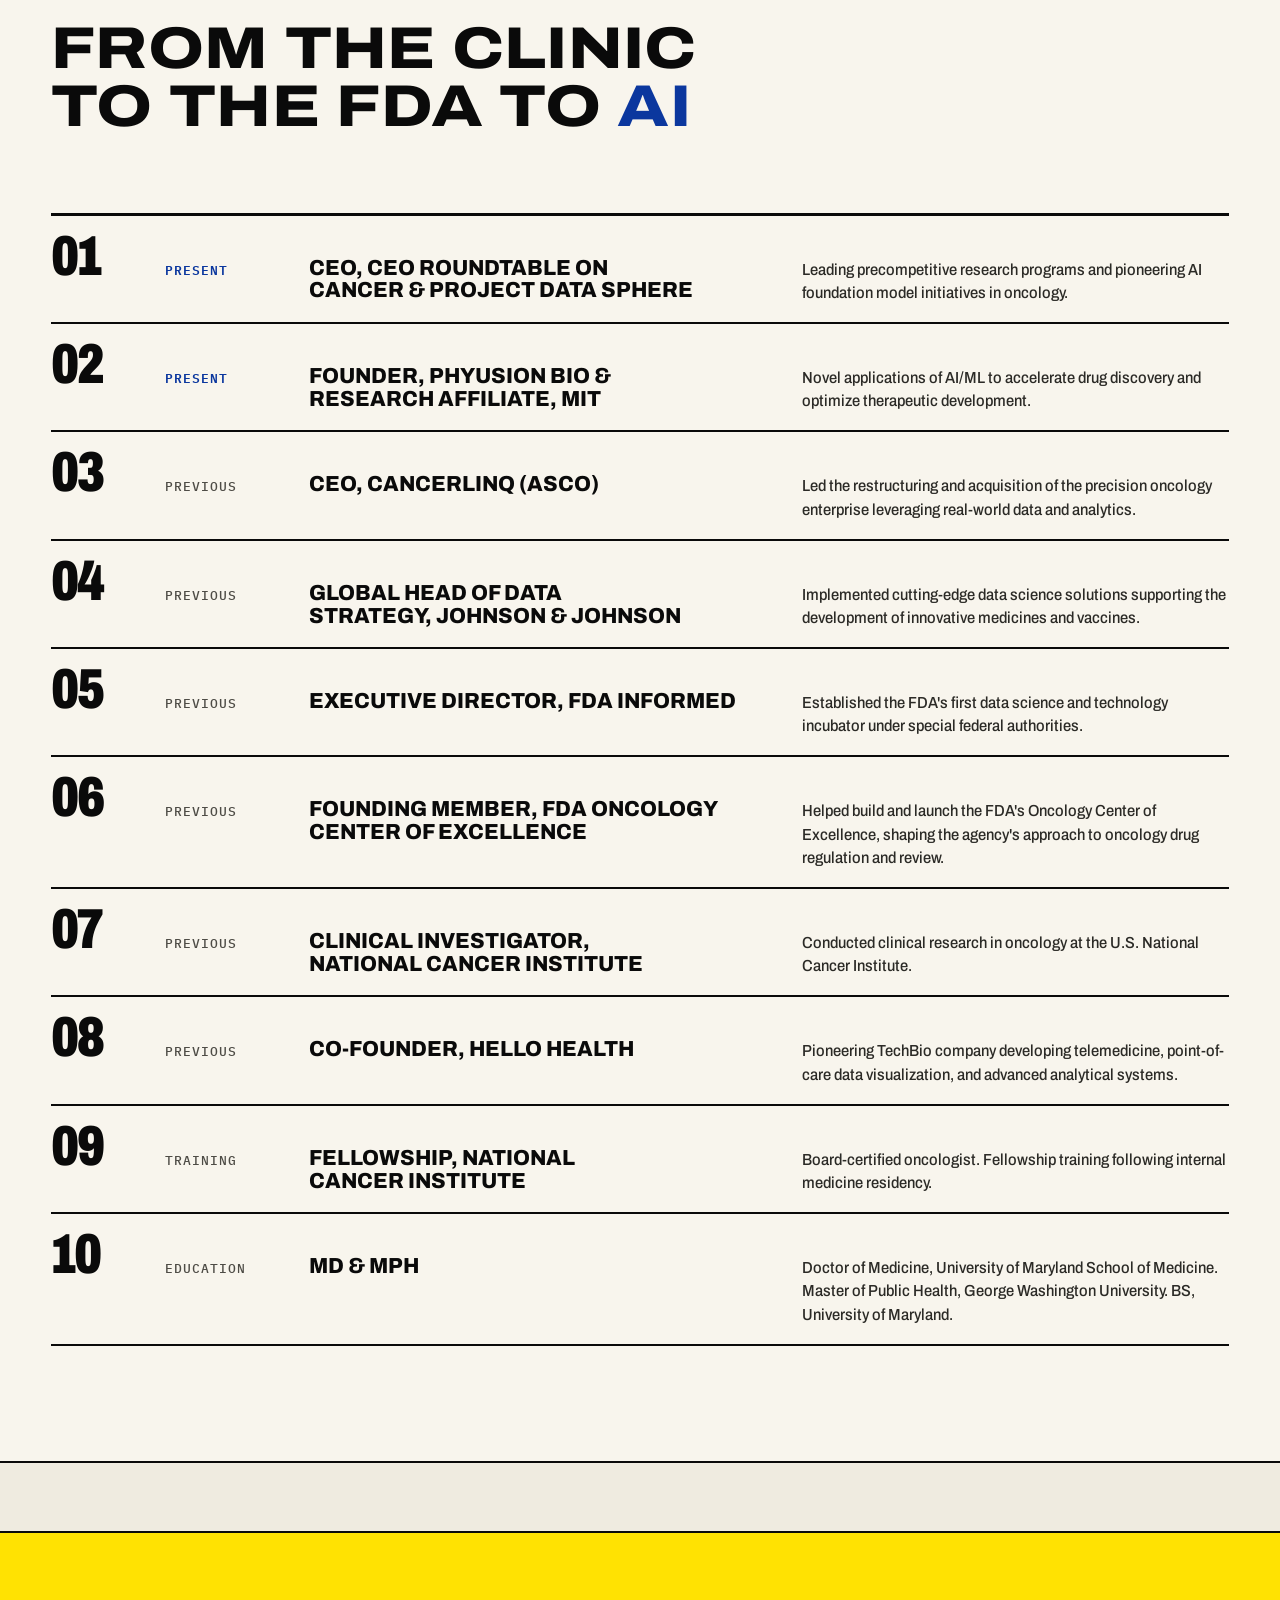
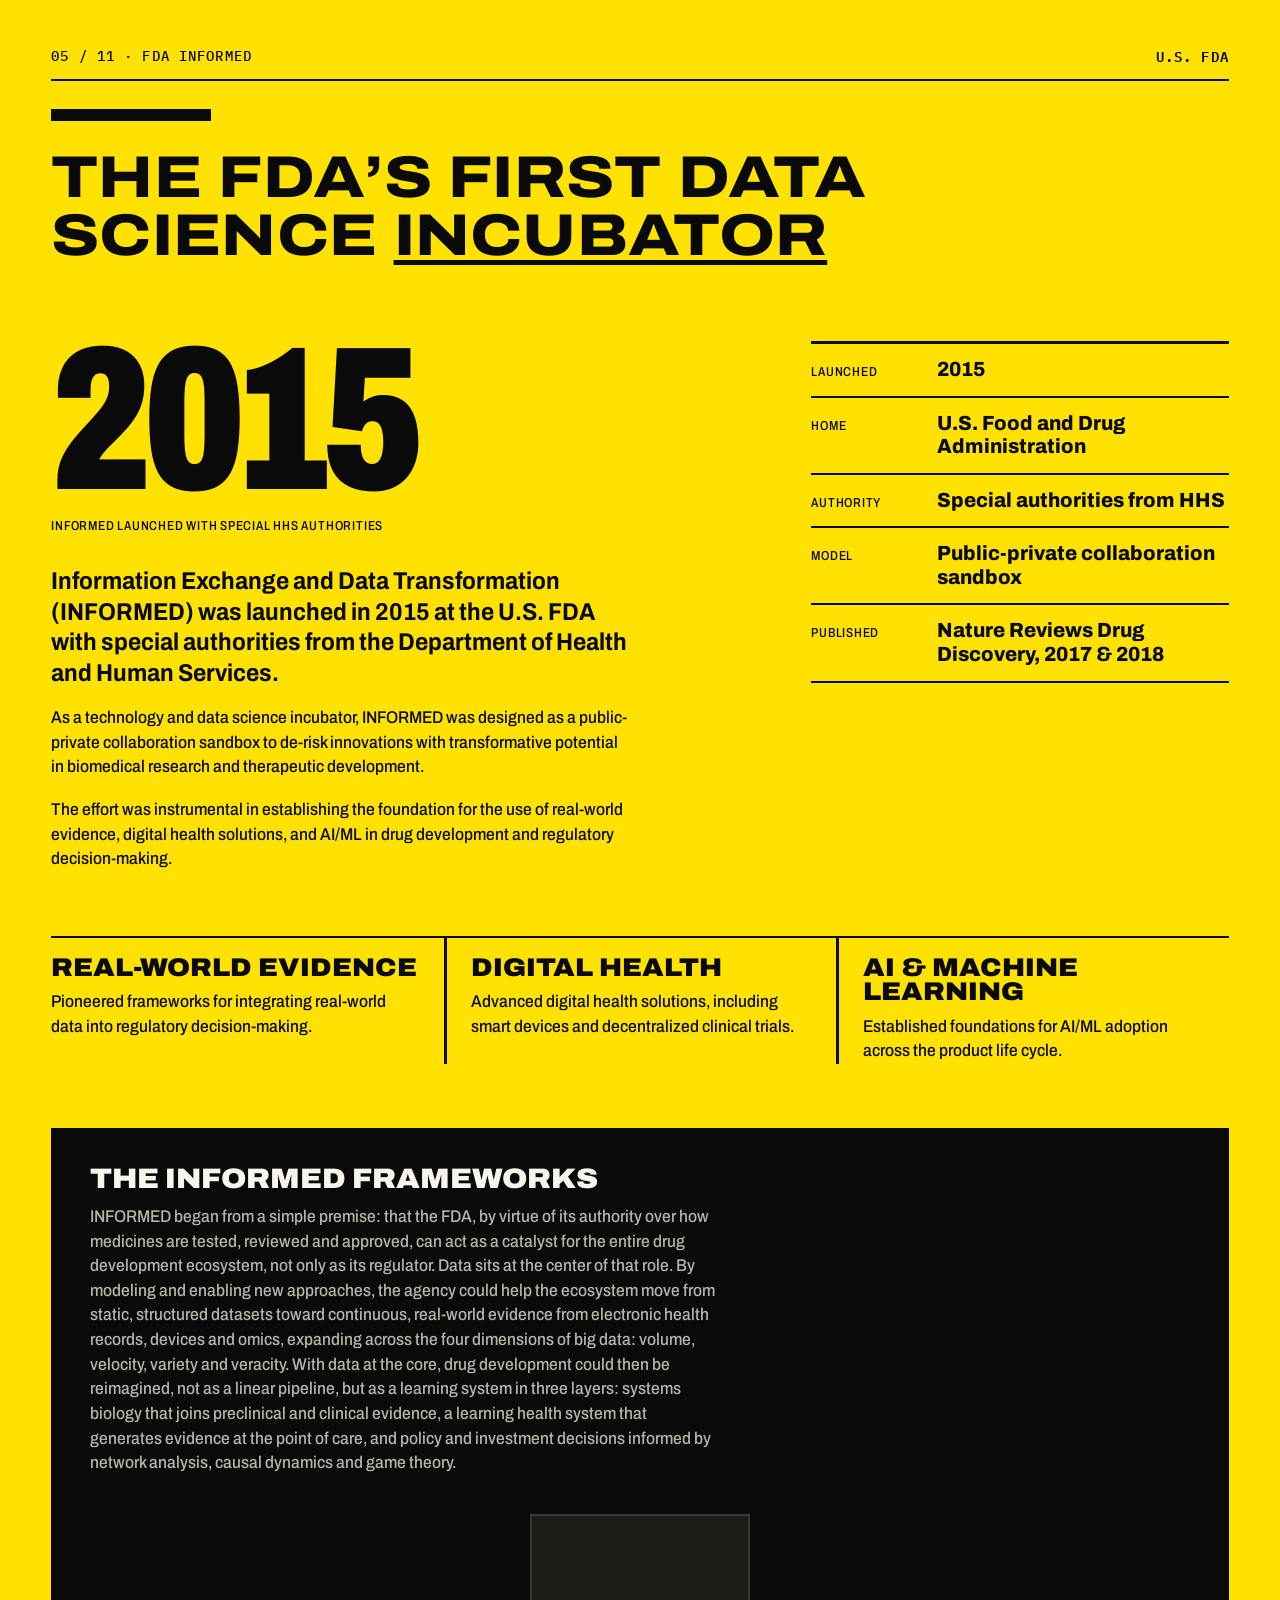
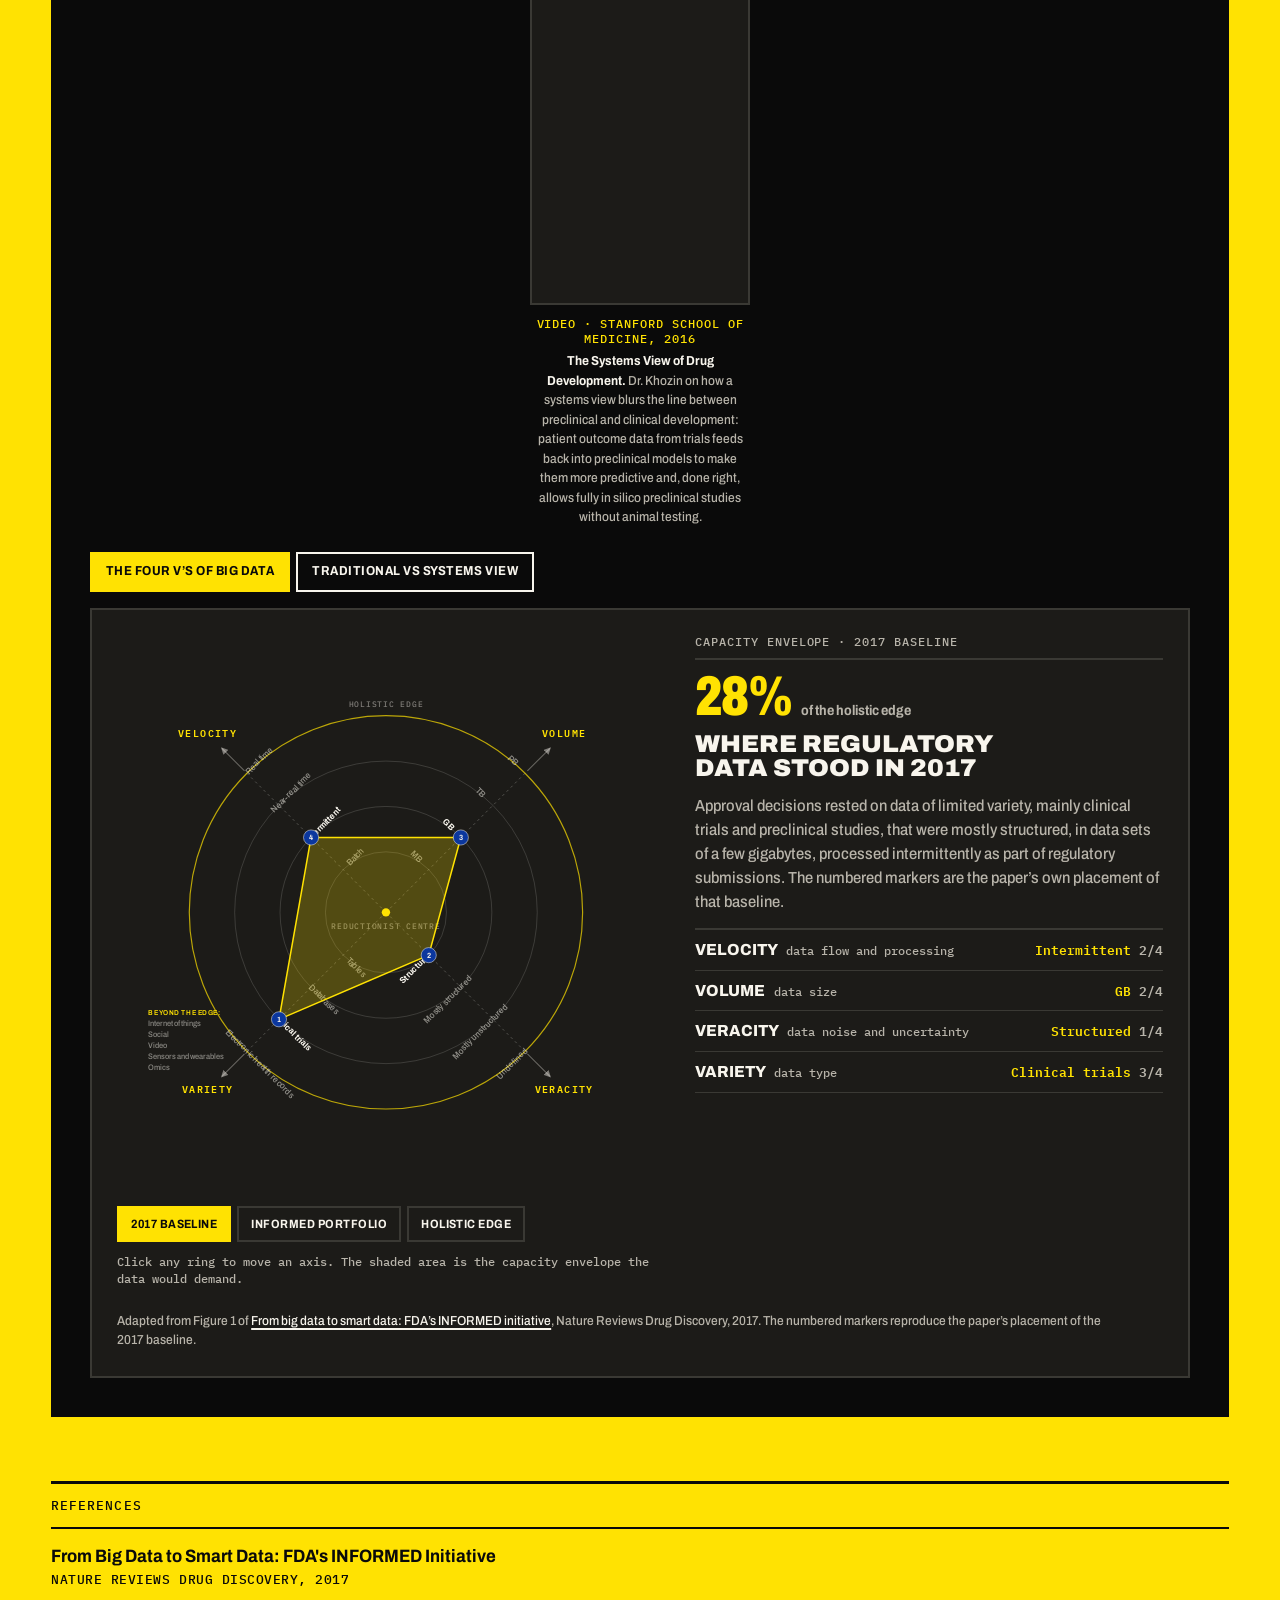
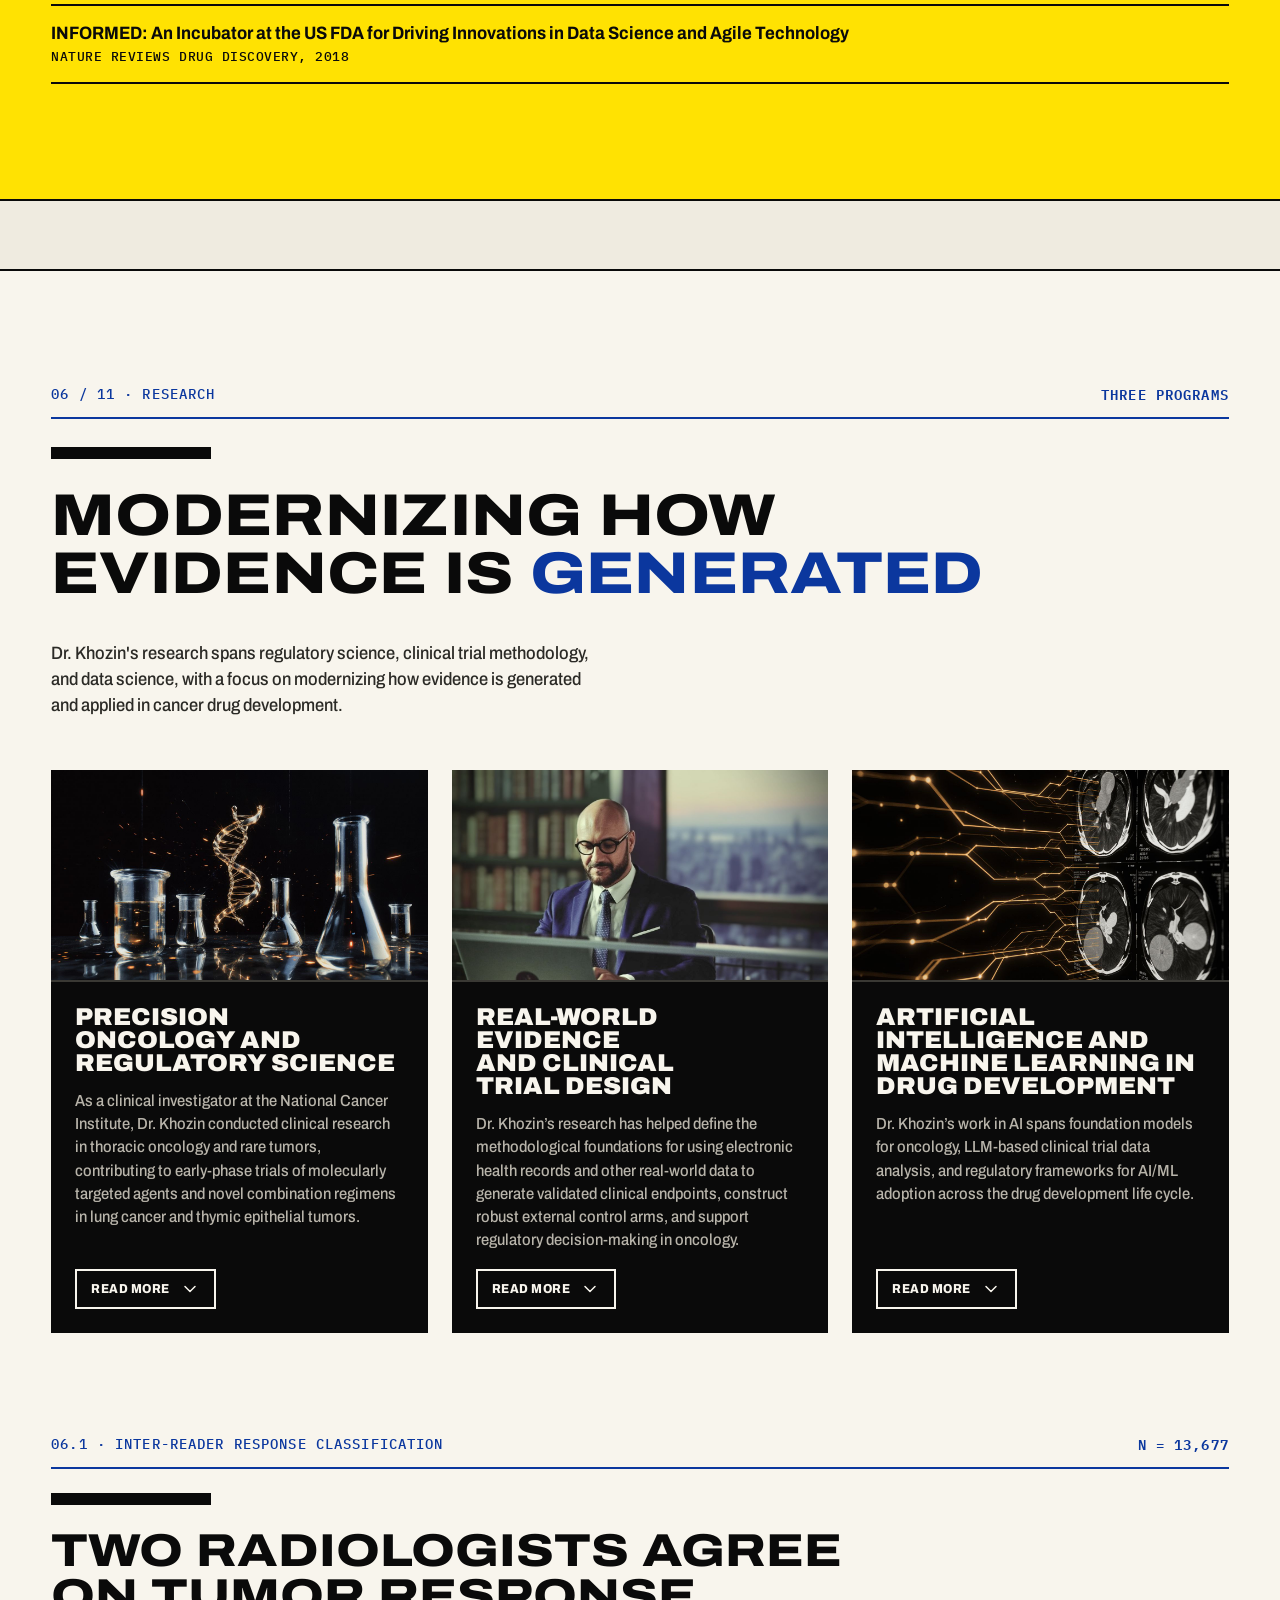
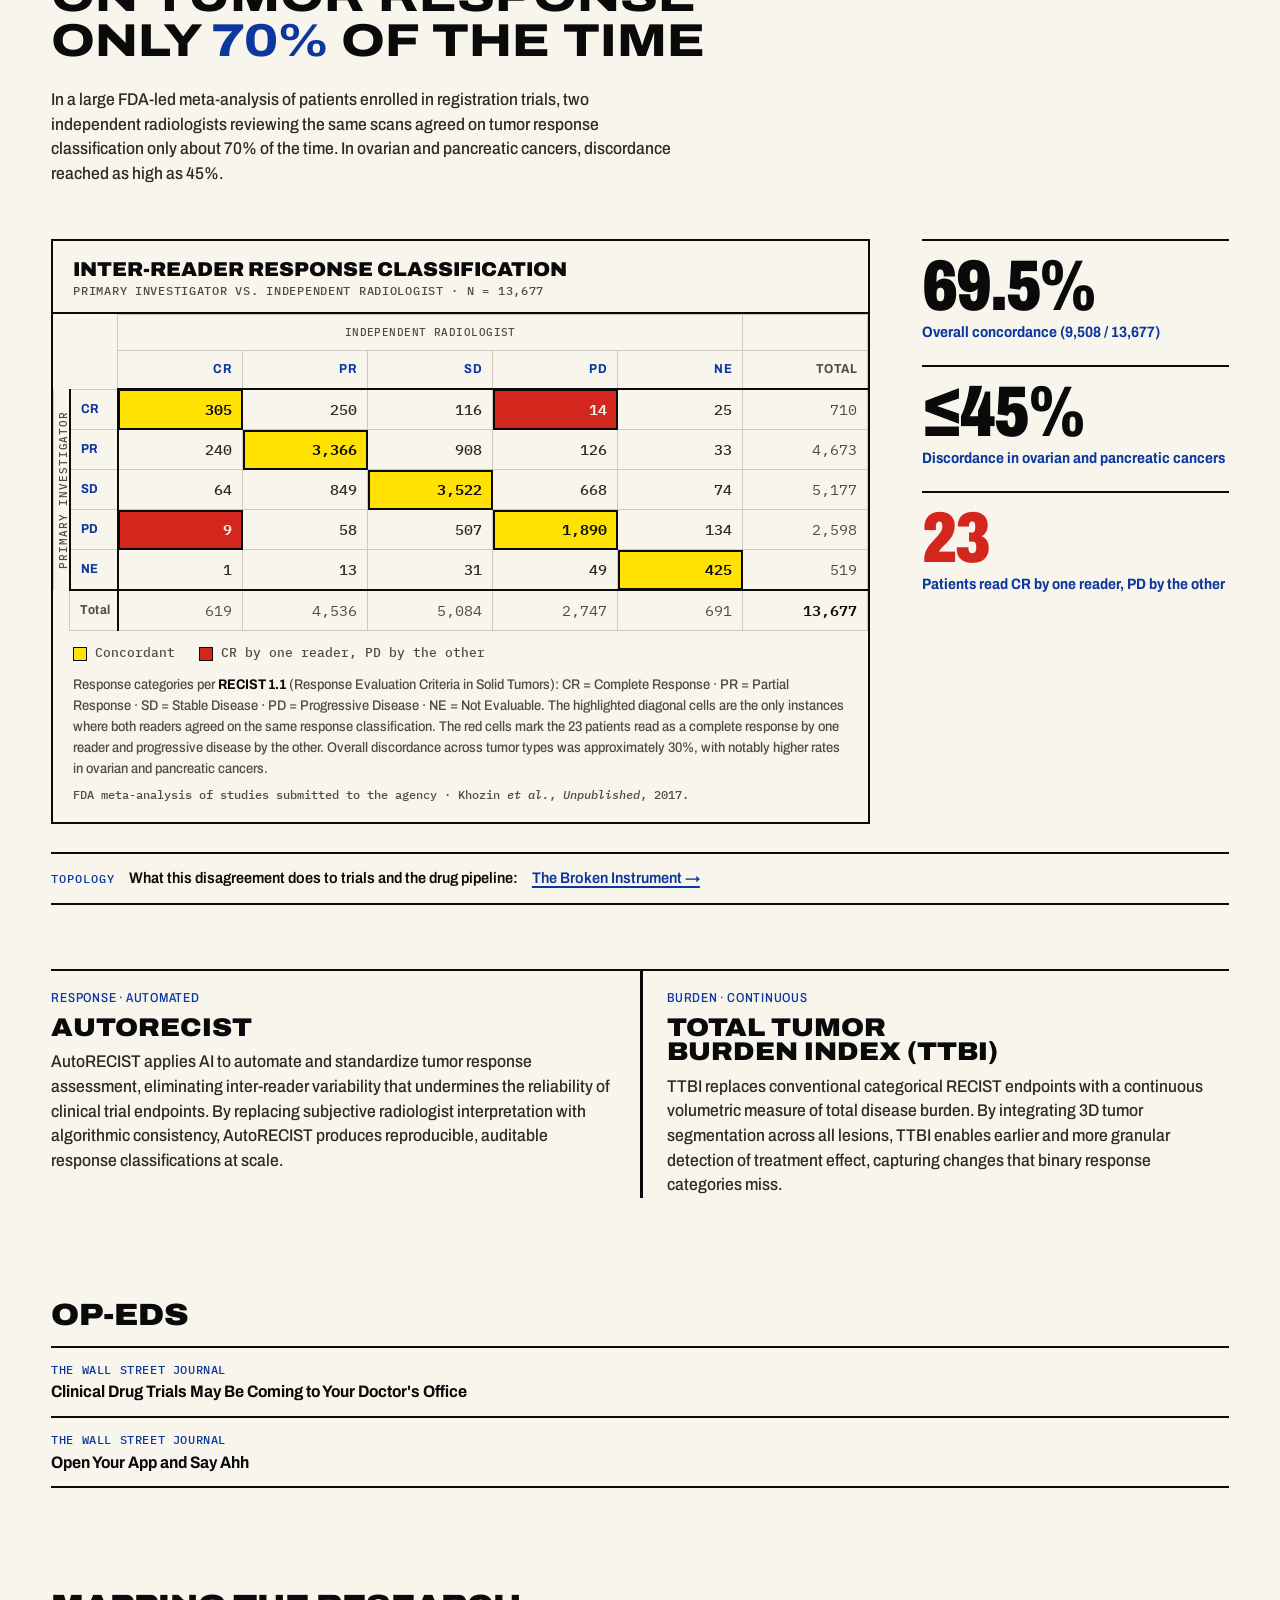
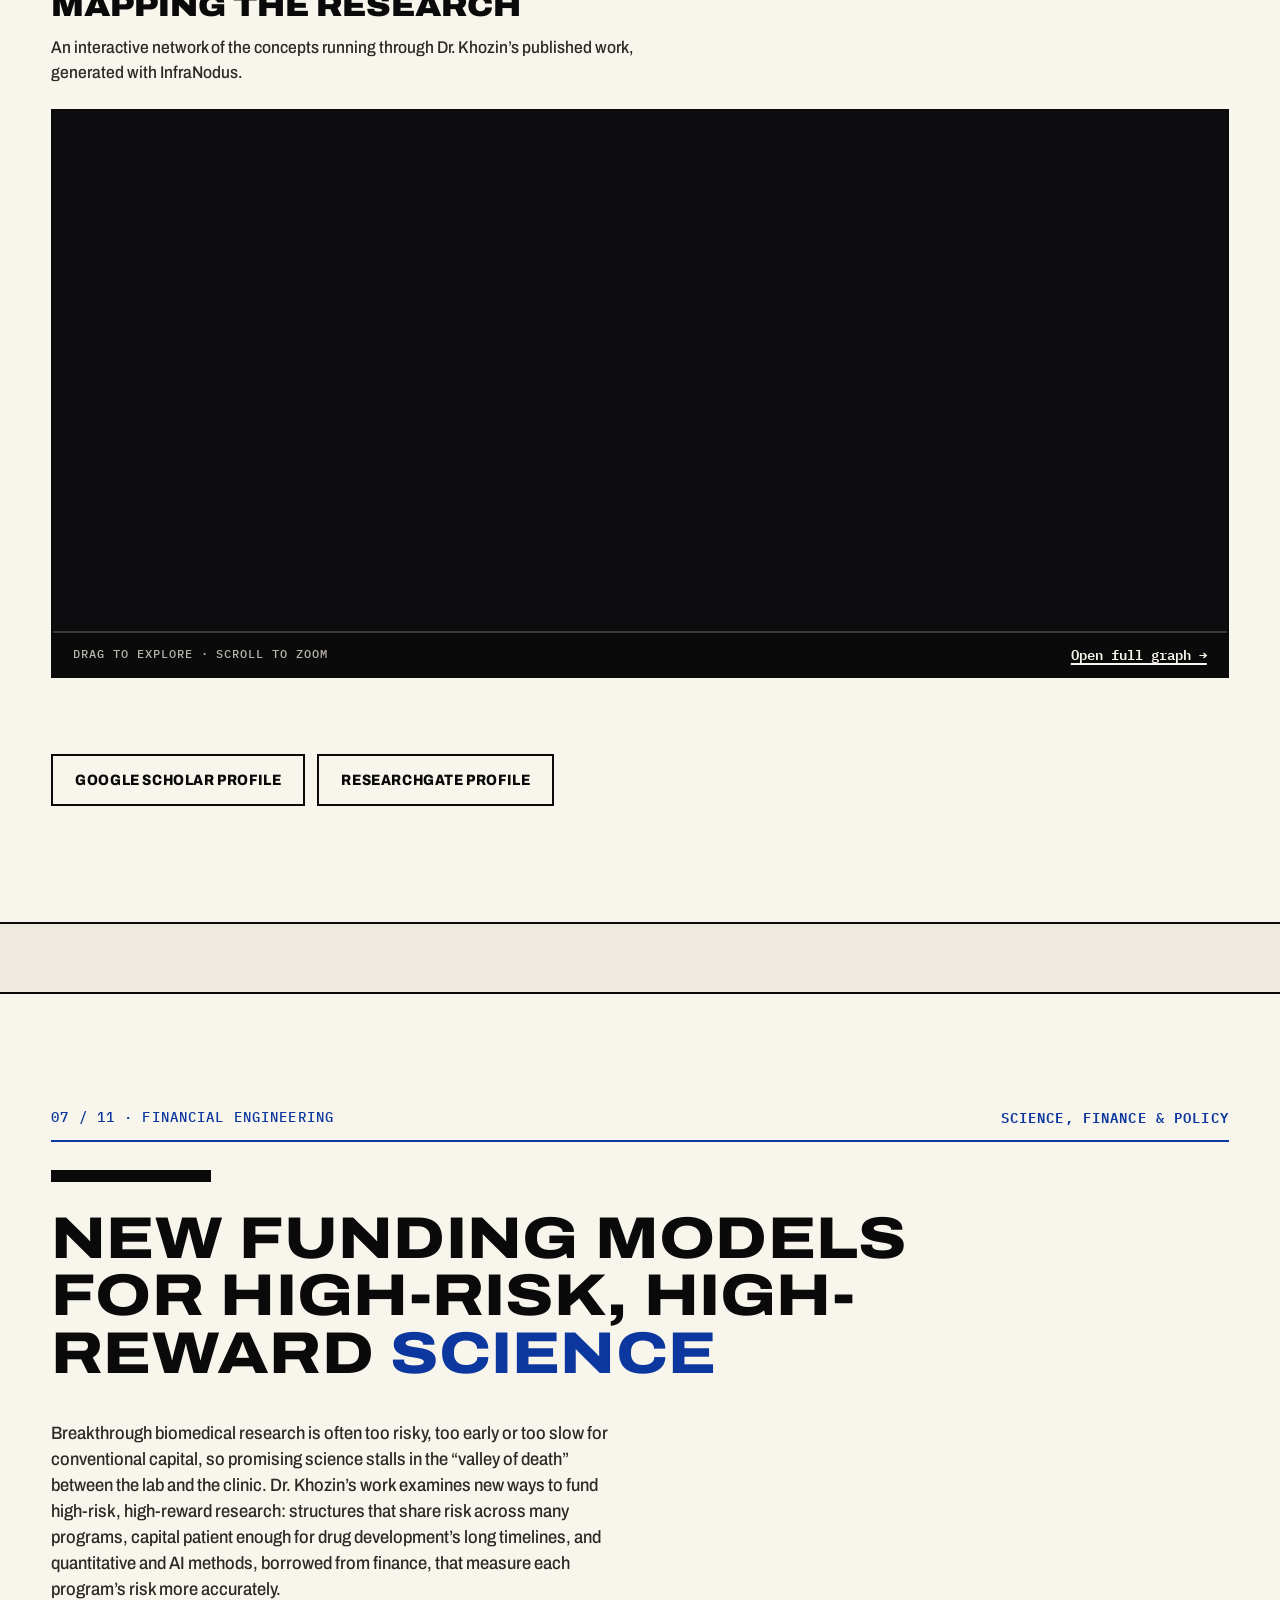
==== commit ce5a3935: "Swap the Stanford video, center it, and keep Shorts out of the podcast player - INFORMED: embed the " ====
--- a/index.html
+++ b/index.html
@@ -102,7 +102,7 @@
   <link rel="preconnect" href="https://fonts.googleapis.com">
   <link rel="preconnect" href="https://fonts.gstatic.com" crossorigin>
   <link href="https://fonts.googleapis.com/css2?family=Archivo:ital,wdth,wght@0,62..125,100..900;1,62..125,100..900&family=IBM+Plex+Mono:wght@400;500;600&display=swap" rel="stylesheet">
-  <link rel="stylesheet" href="styles.css?v=65">
+  <link rel="stylesheet" href="styles.css?v=66">
 </head>
 <body>
   <!-- Navigation -->
@@ -520,7 +520,7 @@
               </div>
               <figure class="informed-video">
                 <div class="informed-video-frame">
-                  <iframe src="https://www.youtube-nocookie.com/embed/T9vqkOvYTc4?rel=0&amp;playsinline=1" title="The Systems View of Drug Development: Sean Khozin at Stanford School of Medicine, 2016" loading="lazy" allow="accelerometer; autoplay; clipboard-write; encrypted-media; gyroscope; picture-in-picture; web-share" referrerpolicy="strict-origin-when-cross-origin" allowfullscreen></iframe>
+                  <iframe src="https://www.youtube-nocookie.com/embed/9dfXxExWXs0?rel=0&amp;playsinline=1" title="The Systems View of Drug Development: Sean Khozin at Stanford School of Medicine, 2016" loading="lazy" allow="accelerometer; autoplay; clipboard-write; encrypted-media; gyroscope; picture-in-picture; web-share" referrerpolicy="strict-origin-when-cross-origin" allowfullscreen></iframe>
                 </div>
                 <figcaption><span>Video &middot; Stanford School of Medicine, 2016</span><b>The Systems View of Drug Development.</b> Dr. Khozin on how a systems view blurs the line between preclinical and clinical development: patient outcome data from trials feeds back into preclinical models to make them more predictive and, done right, allows fully in silico preclinical studies without animal testing.</figcaption>
               </figure>
@@ -1543,7 +1543,7 @@
     </div>
   </footer>
 
-  <script src="script.js?v=40"></script>
+  <script src="script.js?v=41"></script>
   <script src="neural-network.js?v=33"></script>
   <script src="convergence.js?v=6"></script>
   <script src="informed.js?v=2"></script>
--- a/styles.css
+++ b/styles.css
@@ -361,18 +361,14 @@
 .informed-figures { margin-top: clamp(40px, 5vw, 72px); padding: clamp(20px, 3vw, 40px); background: var(--ink); color: var(--paper); }
 .informed-figures-head h4 { margin-bottom: 12px; color: var(--paper); font: 900 clamp(22px, 2.2vw, 32px)/.95 var(--font-display); font-stretch: 110%; text-transform: uppercase; }
 .informed-figures-head p { max-width: 70ch; margin-bottom: 24px; color: var(--on-ink-muted); }
-.informed-figures-head { display: grid; grid-template-columns: minmax(0, 1fr) 180px; gap: clamp(24px, 4vw, 56px); align-items: start; margin-bottom: 24px; }
+.informed-figures-head { display: grid; gap: clamp(24px, 3vw, 40px); margin-bottom: 24px; }
 .informed-figures-intro p { margin-bottom: 0; }
-.informed-video { margin: 0; }
+.informed-video { justify-self: center; width: 220px; max-width: 100%; margin: 0; text-align: center; }
 .informed-video-frame { aspect-ratio: 9 / 16; border: 2px solid var(--ink-rule); background: var(--ink-panel); }
 .informed-video-frame iframe { display: block; width: 100%; height: 100%; border: 0; }
 .informed-video figcaption { margin-top: 12px; font-size: 13px; line-height: 1.5; color: var(--on-ink-muted); }
 .informed-video figcaption span { display: block; margin-bottom: 6px; font: 500 12px/1.2 var(--font-mono); letter-spacing: .08em; text-transform: uppercase; color: var(--signal); }
 .informed-video figcaption b { color: var(--paper); font-weight: 700; }
-@media (max-width: 820px) {
-  .informed-figures-head { grid-template-columns: minmax(0, 1fr); }
-  .informed-video { max-width: 180px; }
-}
 .informed-tabs { display: flex; gap: 6px; flex-wrap: wrap; }
 .informed-tab {
   min-height: 40px; padding: 0 14px; background: transparent; color: var(--paper); border: 2px solid var(--paper); border-radius: 0; cursor: pointer;
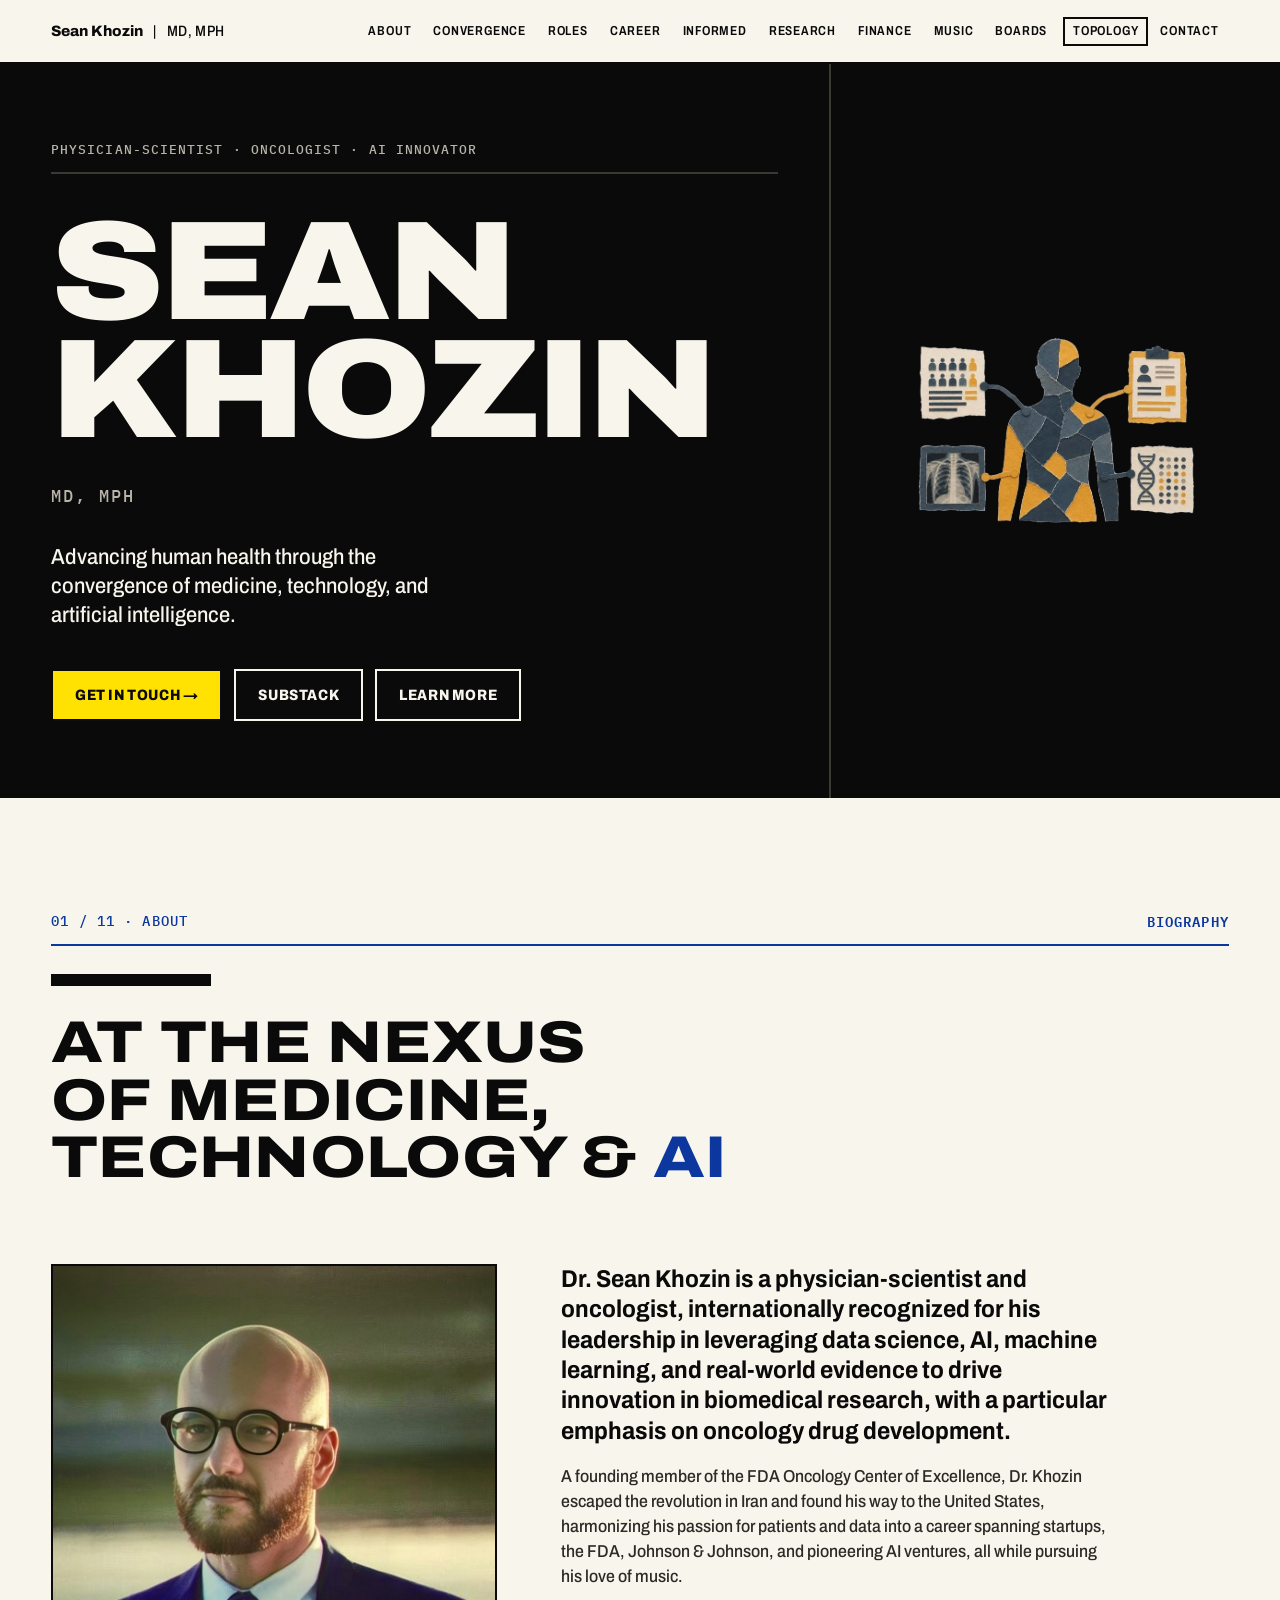
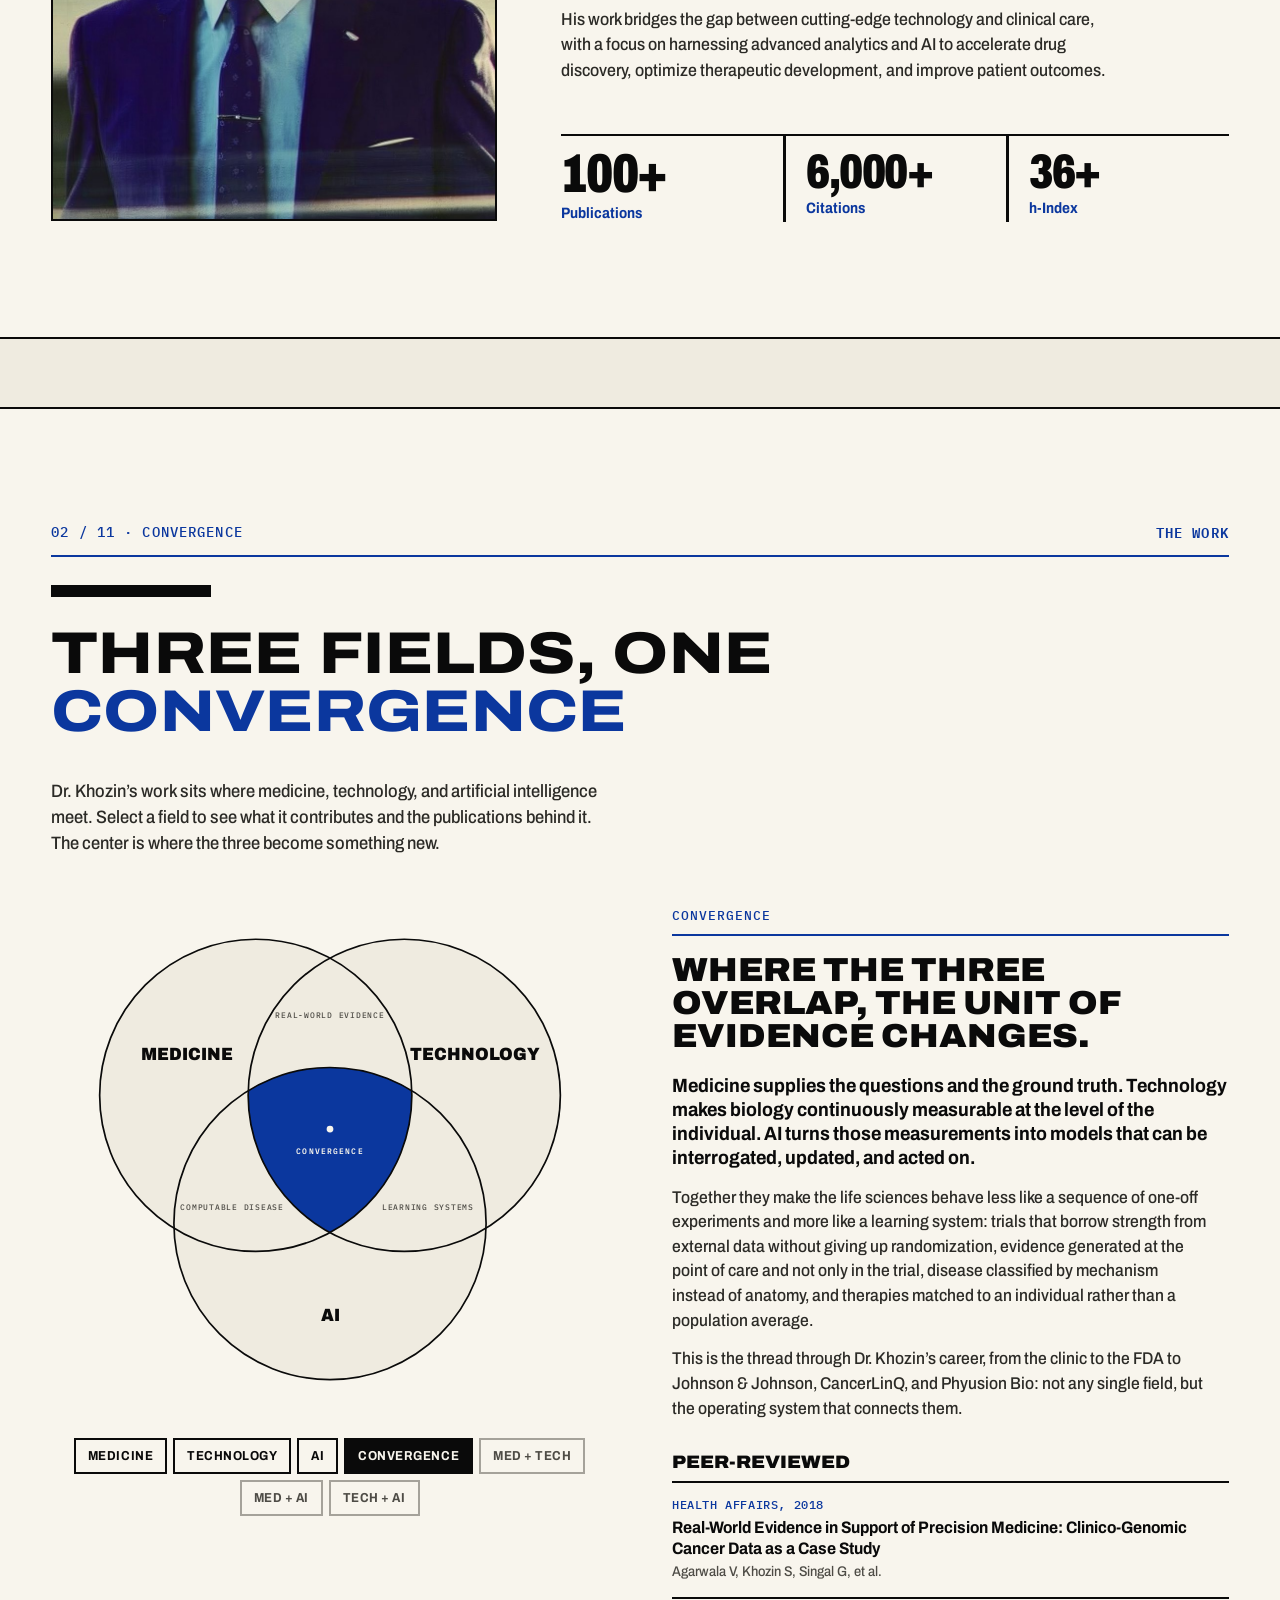
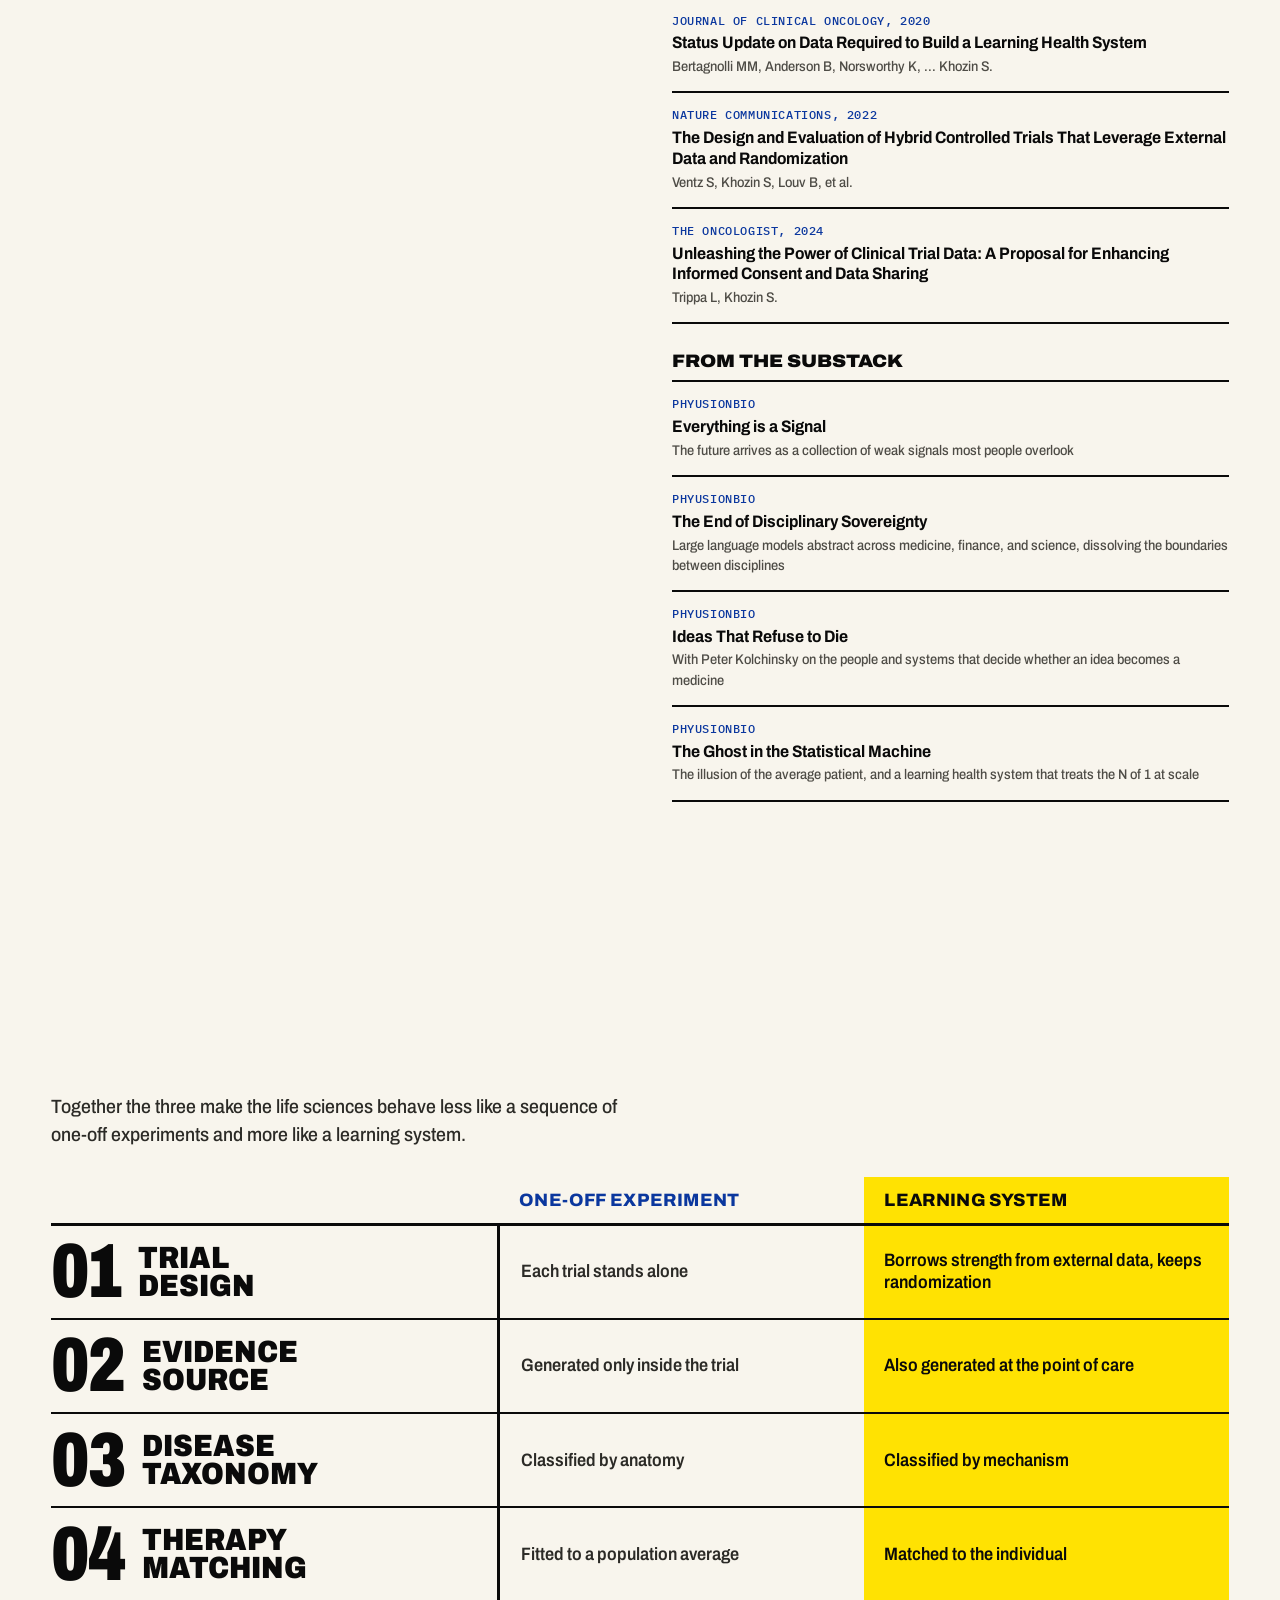
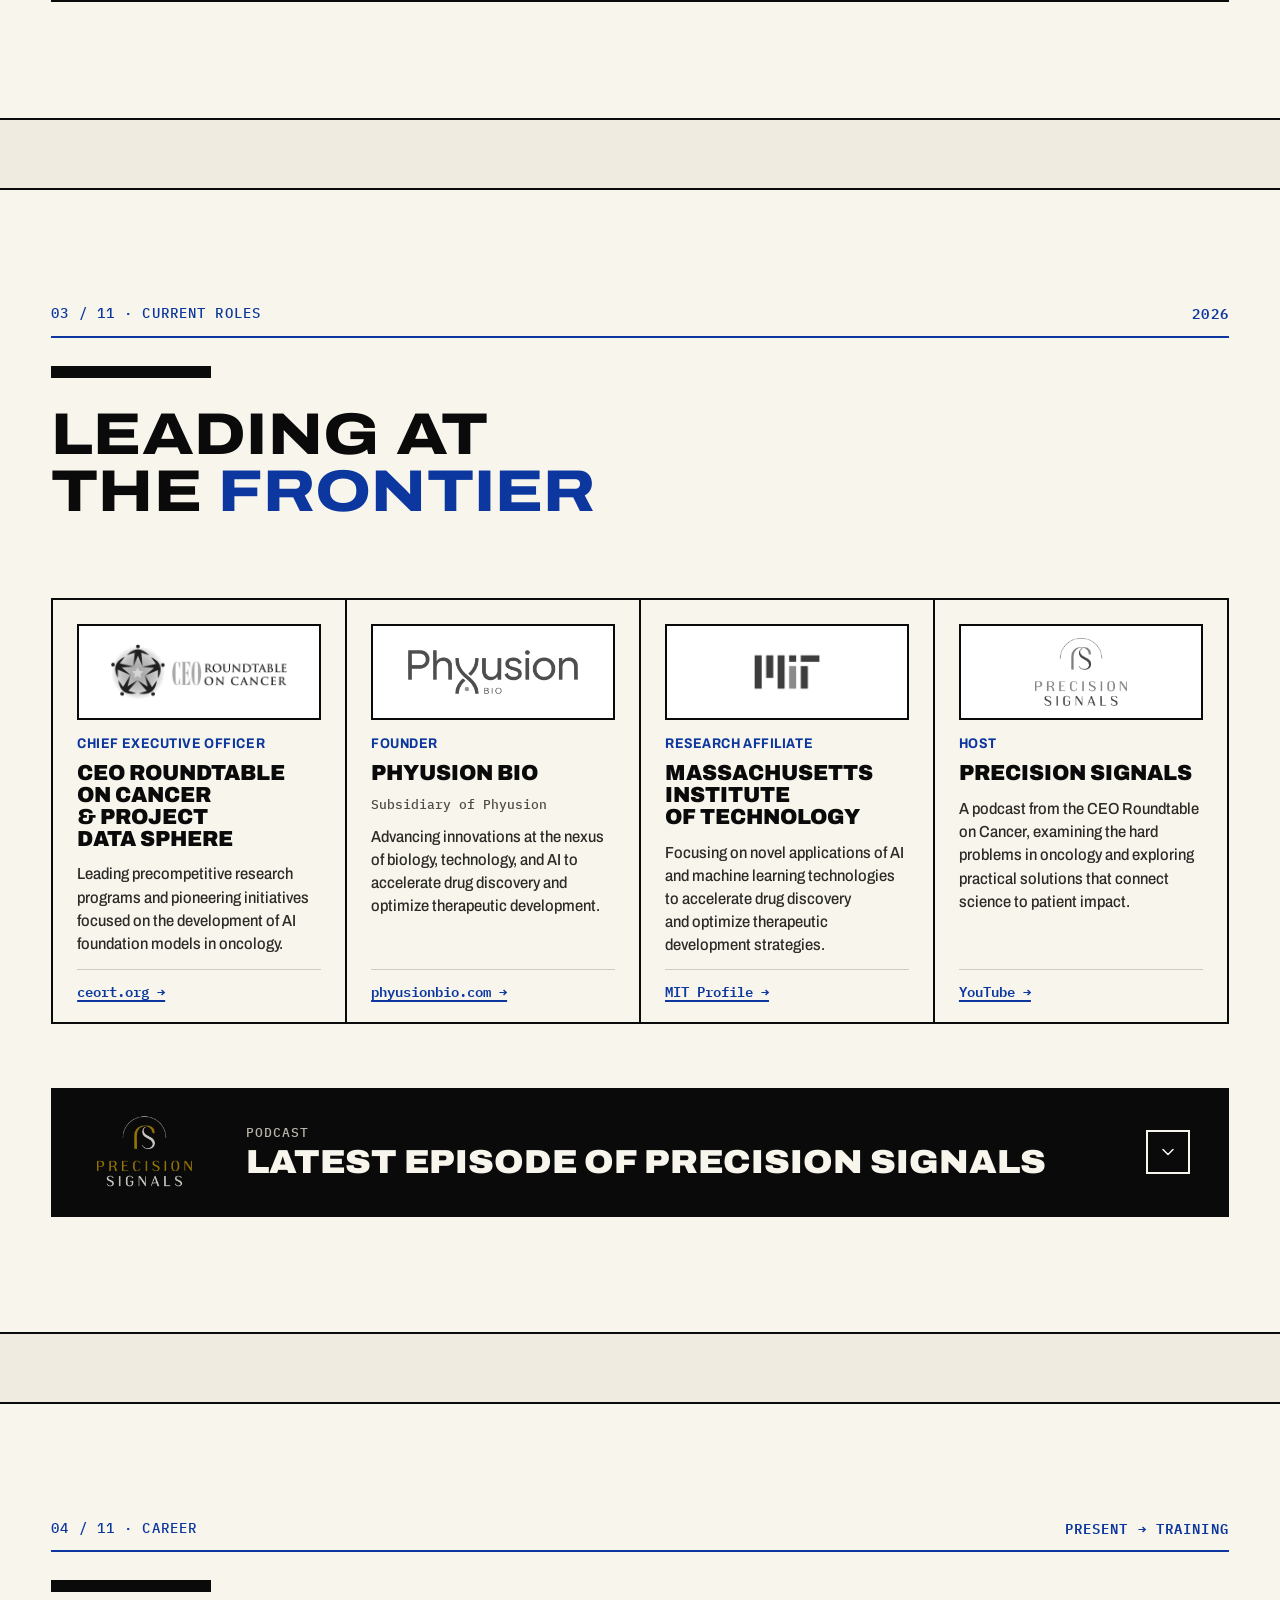
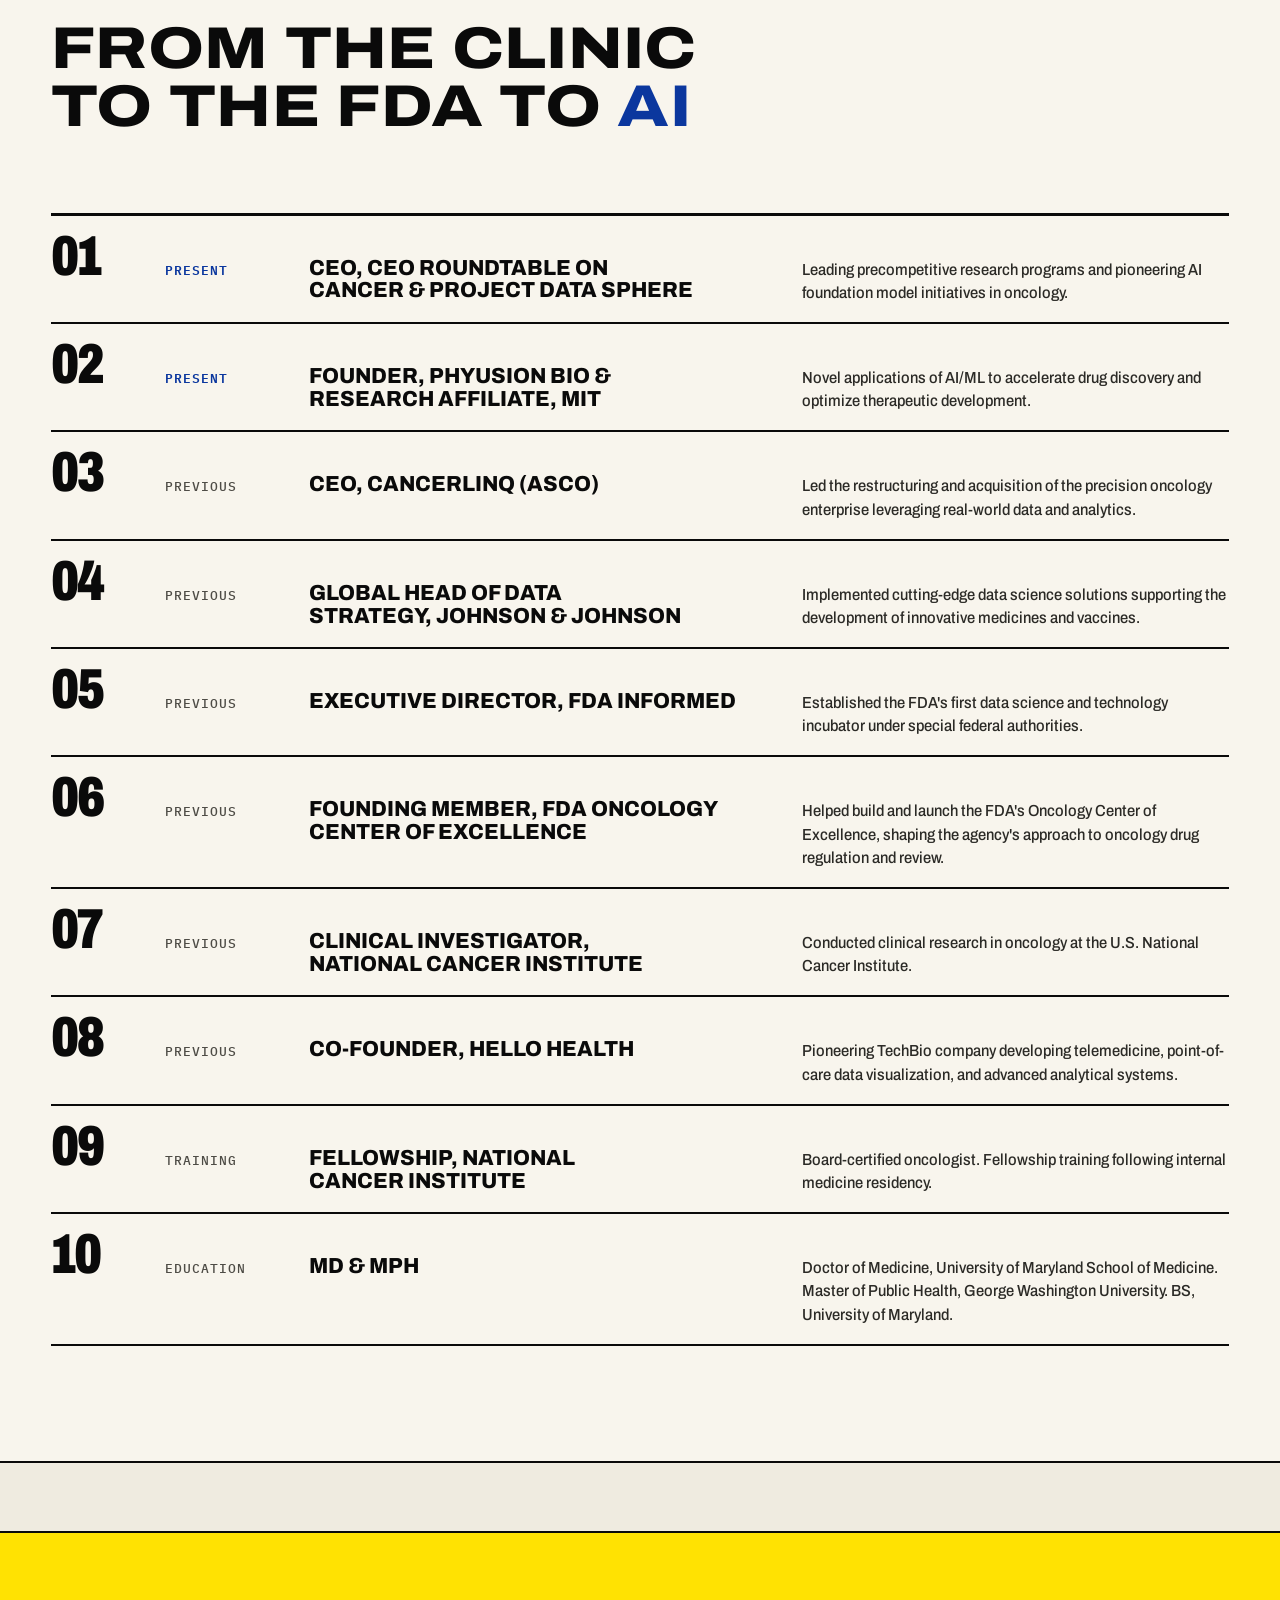
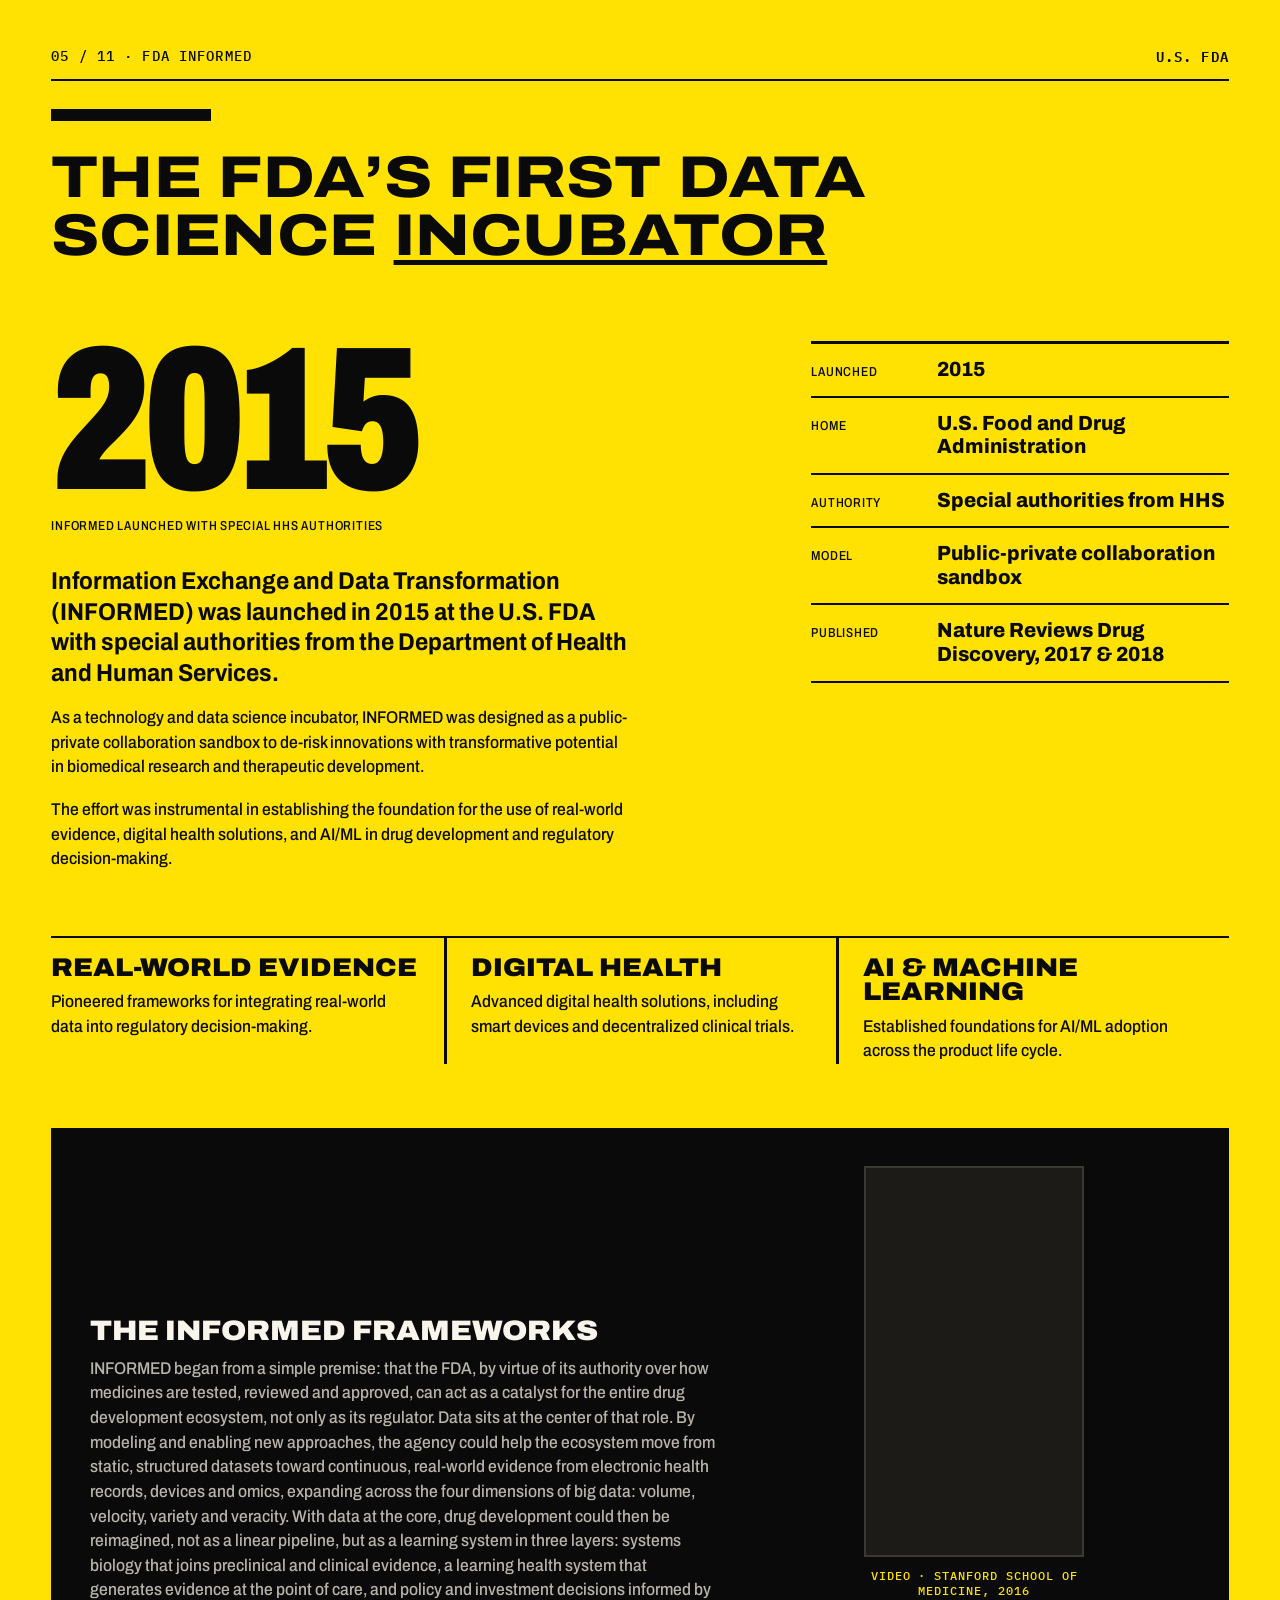
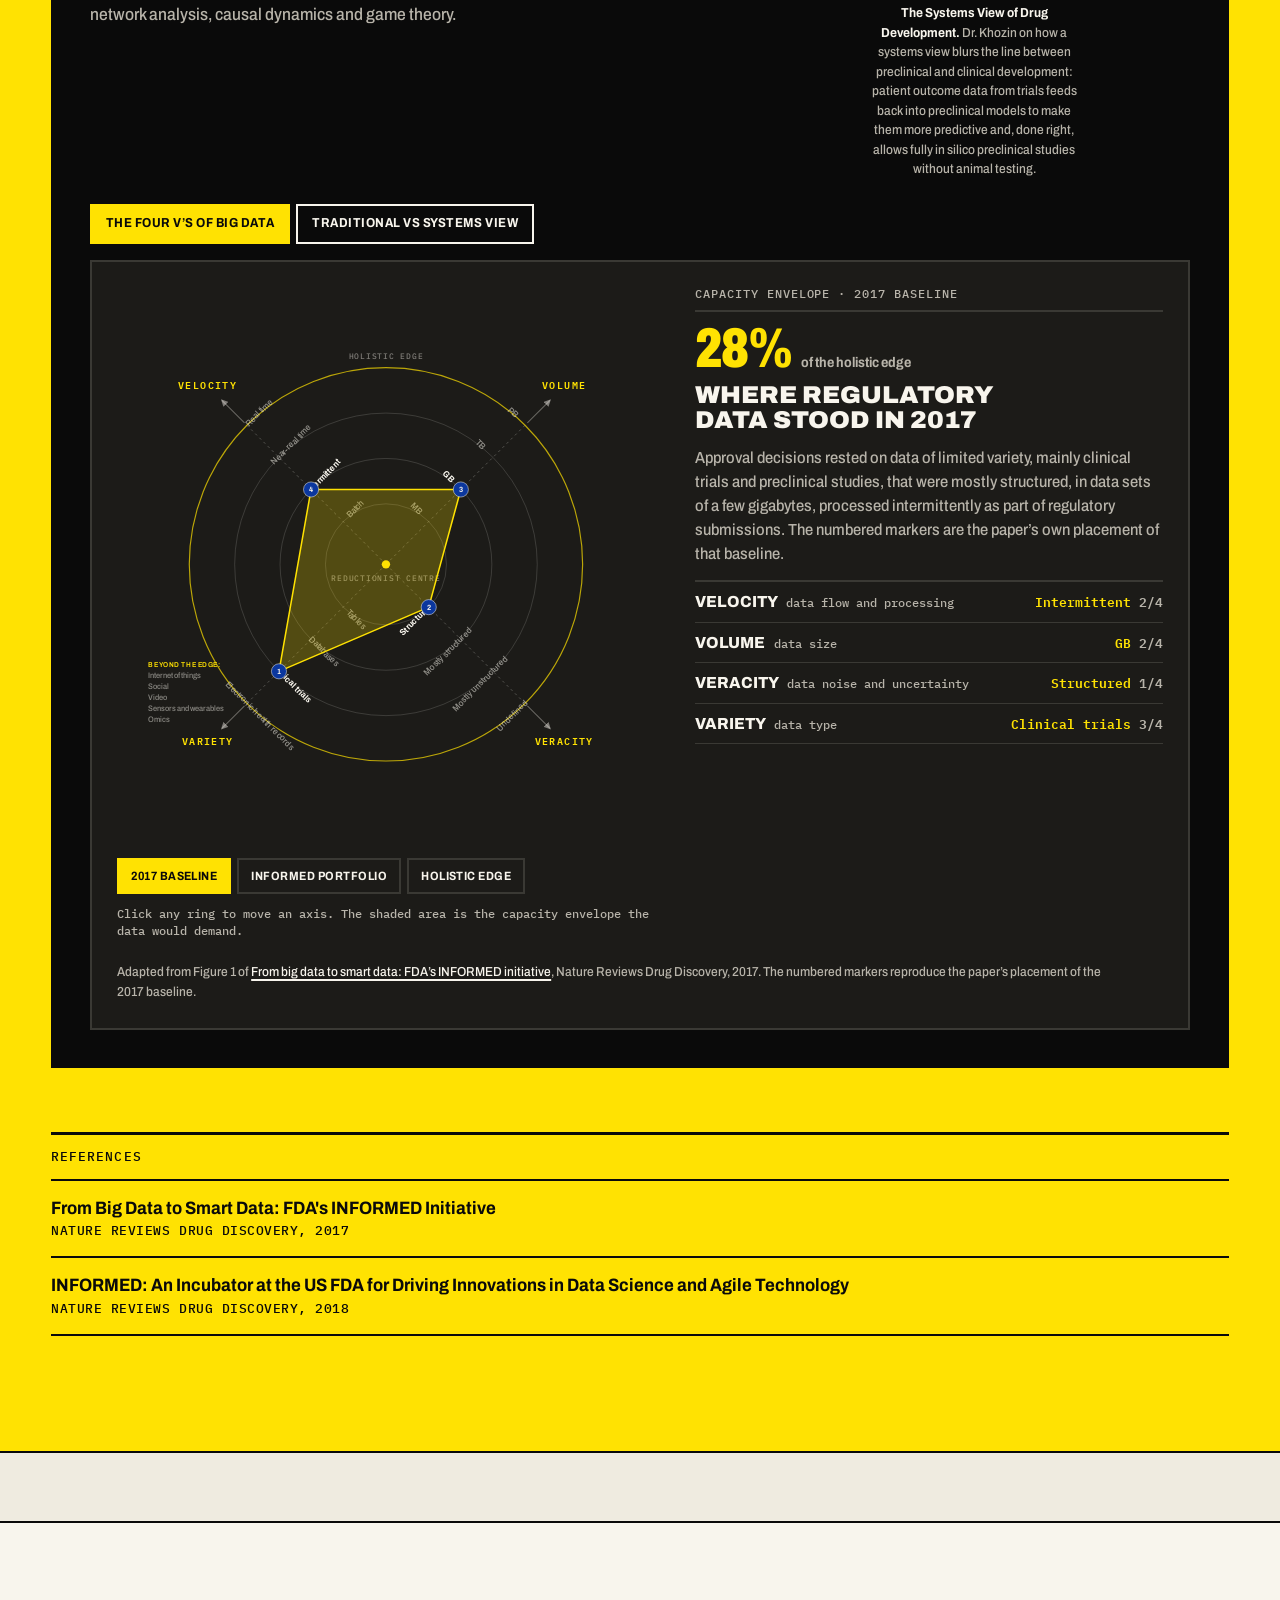
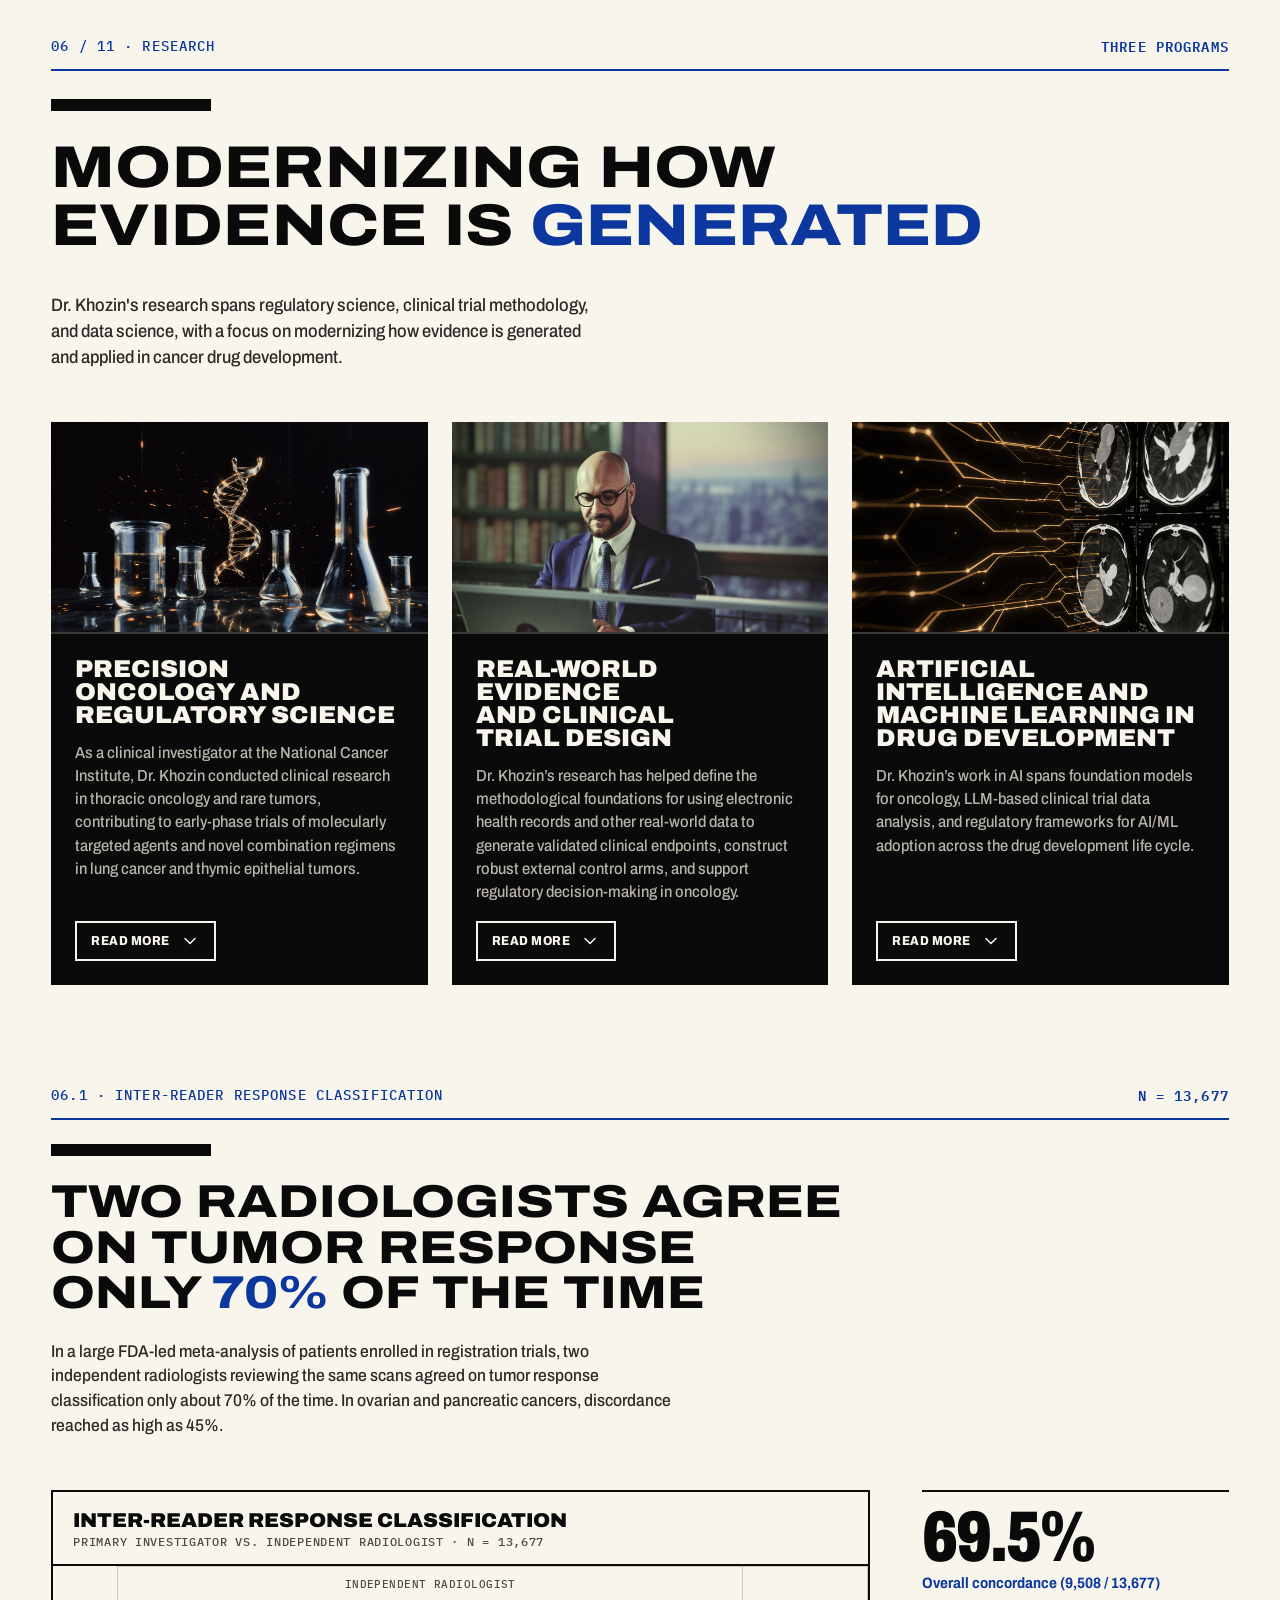
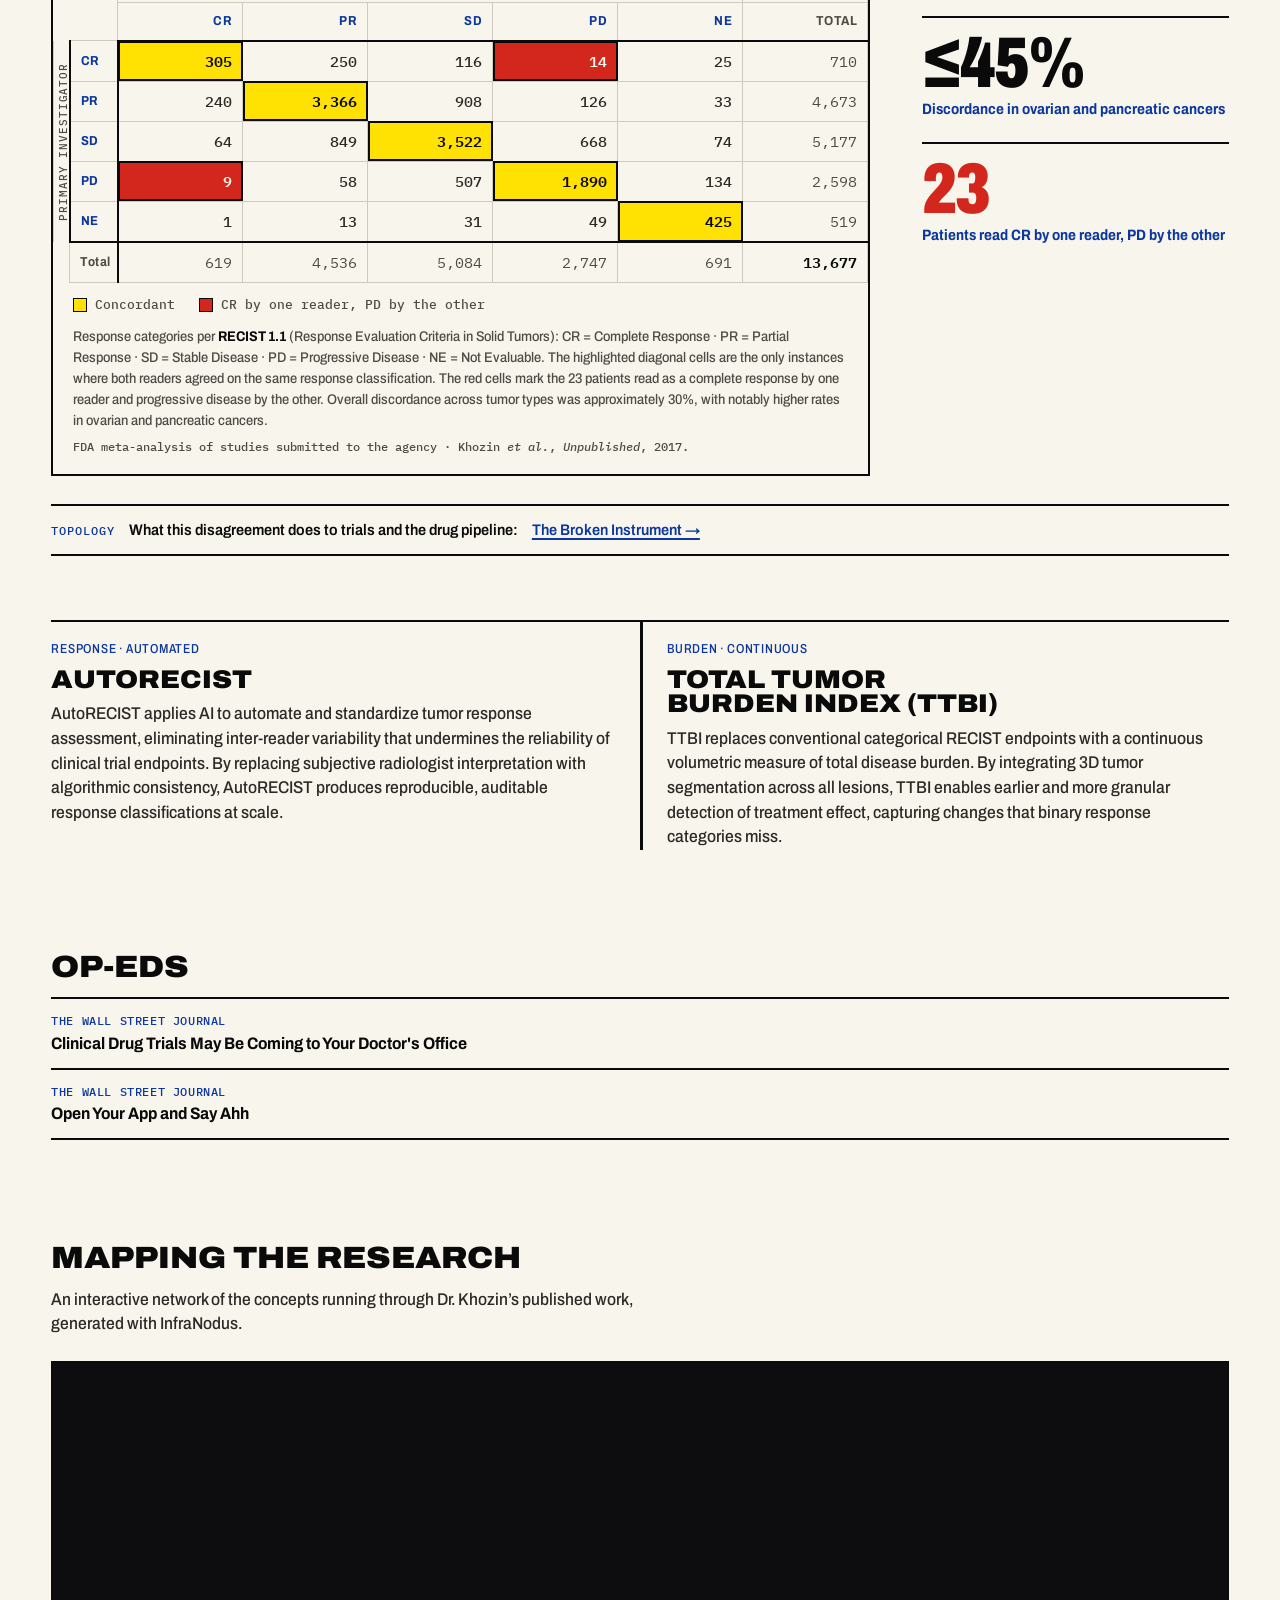
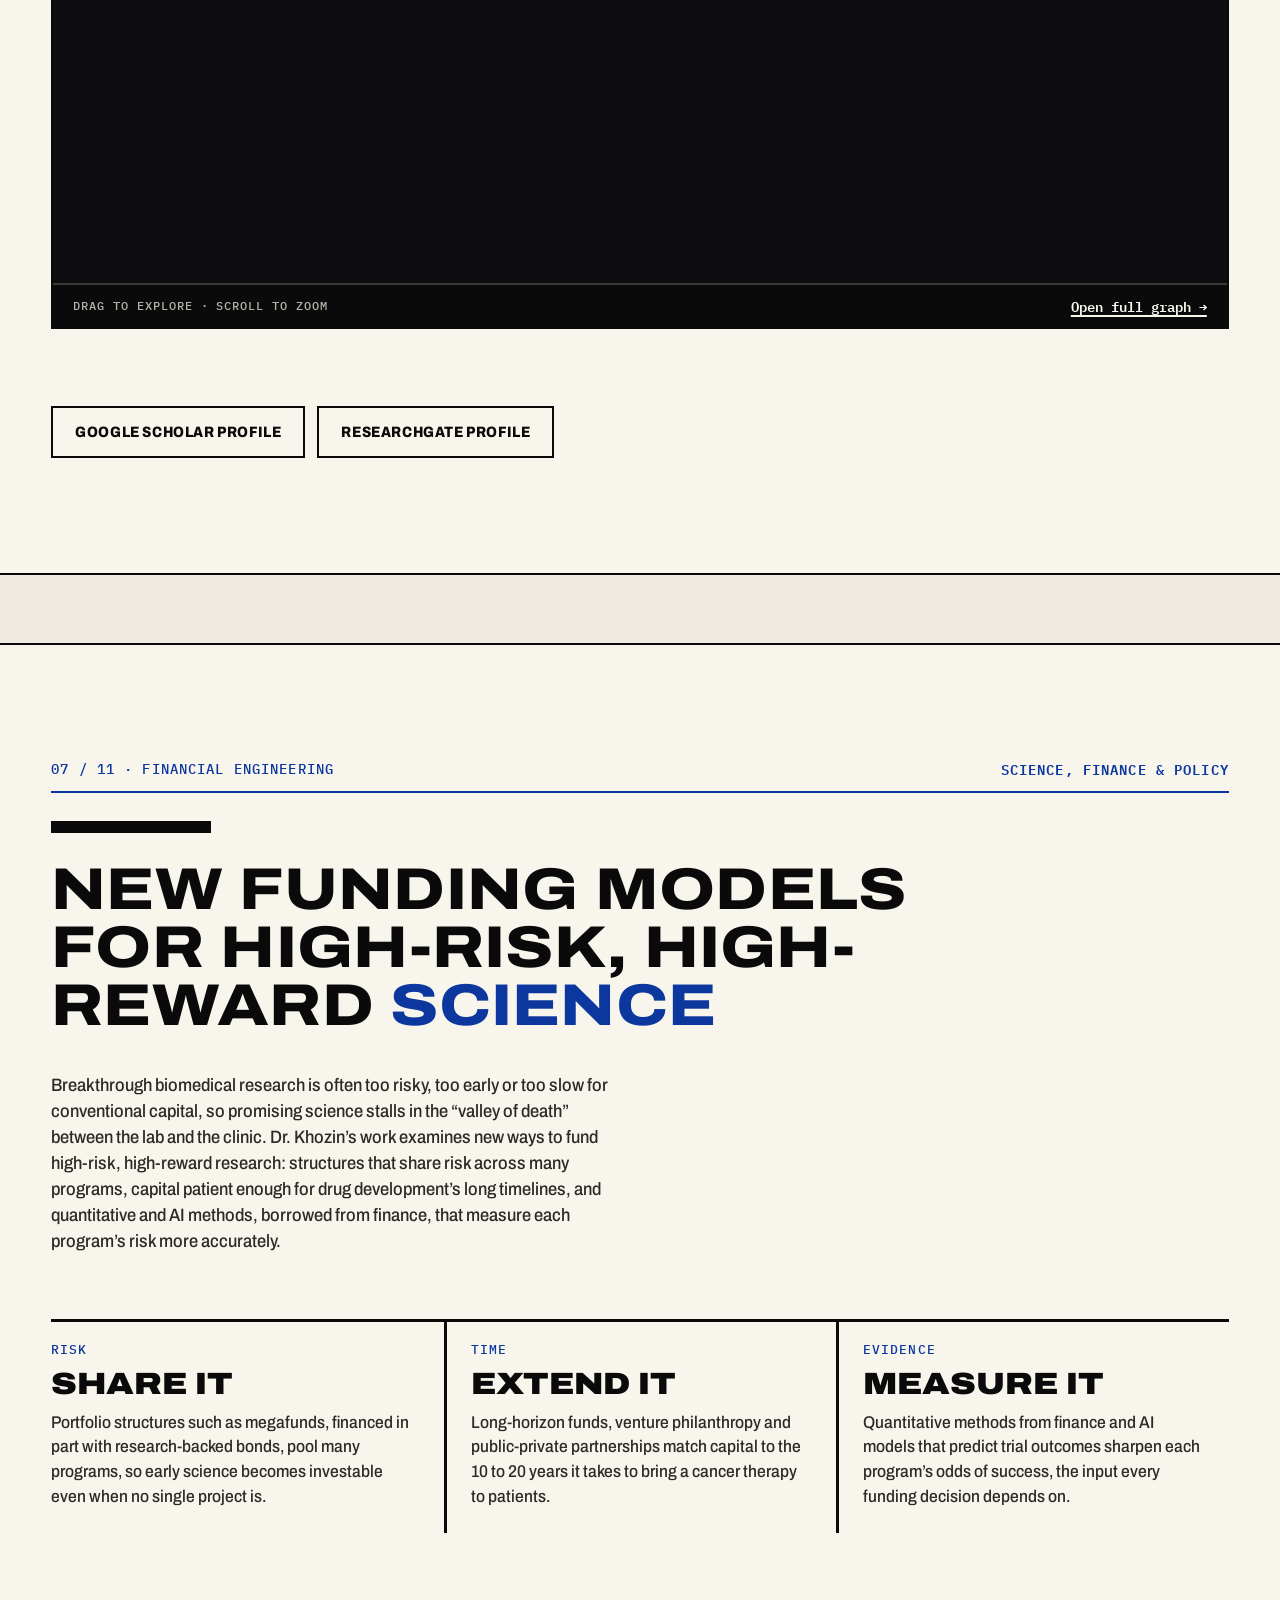
==== commit b58a5b25: "Center the Stanford video in the column right of the Frameworks intro Put the intro text and the vid" ====
--- a/index.html
+++ b/index.html
@@ -102,7 +102,7 @@
   <link rel="preconnect" href="https://fonts.googleapis.com">
   <link rel="preconnect" href="https://fonts.gstatic.com" crossorigin>
   <link href="https://fonts.googleapis.com/css2?family=Archivo:ital,wdth,wght@0,62..125,100..900;1,62..125,100..900&family=IBM+Plex+Mono:wght@400;500;600&display=swap" rel="stylesheet">
-  <link rel="stylesheet" href="styles.css?v=66">
+  <link rel="stylesheet" href="styles.css?v=67">
 </head>
 <body>
   <!-- Navigation -->
--- a/styles.css
+++ b/styles.css
@@ -361,7 +361,8 @@
 .informed-figures { margin-top: clamp(40px, 5vw, 72px); padding: clamp(20px, 3vw, 40px); background: var(--ink); color: var(--paper); }
 .informed-figures-head h4 { margin-bottom: 12px; color: var(--paper); font: 900 clamp(22px, 2.2vw, 32px)/.95 var(--font-display); font-stretch: 110%; text-transform: uppercase; }
 .informed-figures-head p { max-width: 70ch; margin-bottom: 24px; color: var(--on-ink-muted); }
-.informed-figures-head { display: grid; gap: clamp(24px, 3vw, 40px); margin-bottom: 24px; }
+.informed-figures-head { display: grid; grid-template-columns: minmax(0, 70ch) minmax(220px, 1fr); gap: clamp(24px, 3vw, 40px); align-items: center; margin-bottom: 24px; }
+@media (max-width: 820px) { .informed-figures-head { grid-template-columns: minmax(0, 1fr); } }
 .informed-figures-intro p { margin-bottom: 0; }
 .informed-video { justify-self: center; width: 220px; max-width: 100%; margin: 0; text-align: center; }
 .informed-video-frame { aspect-ratio: 9 / 16; border: 2px solid var(--ink-rule); background: var(--ink-panel); }
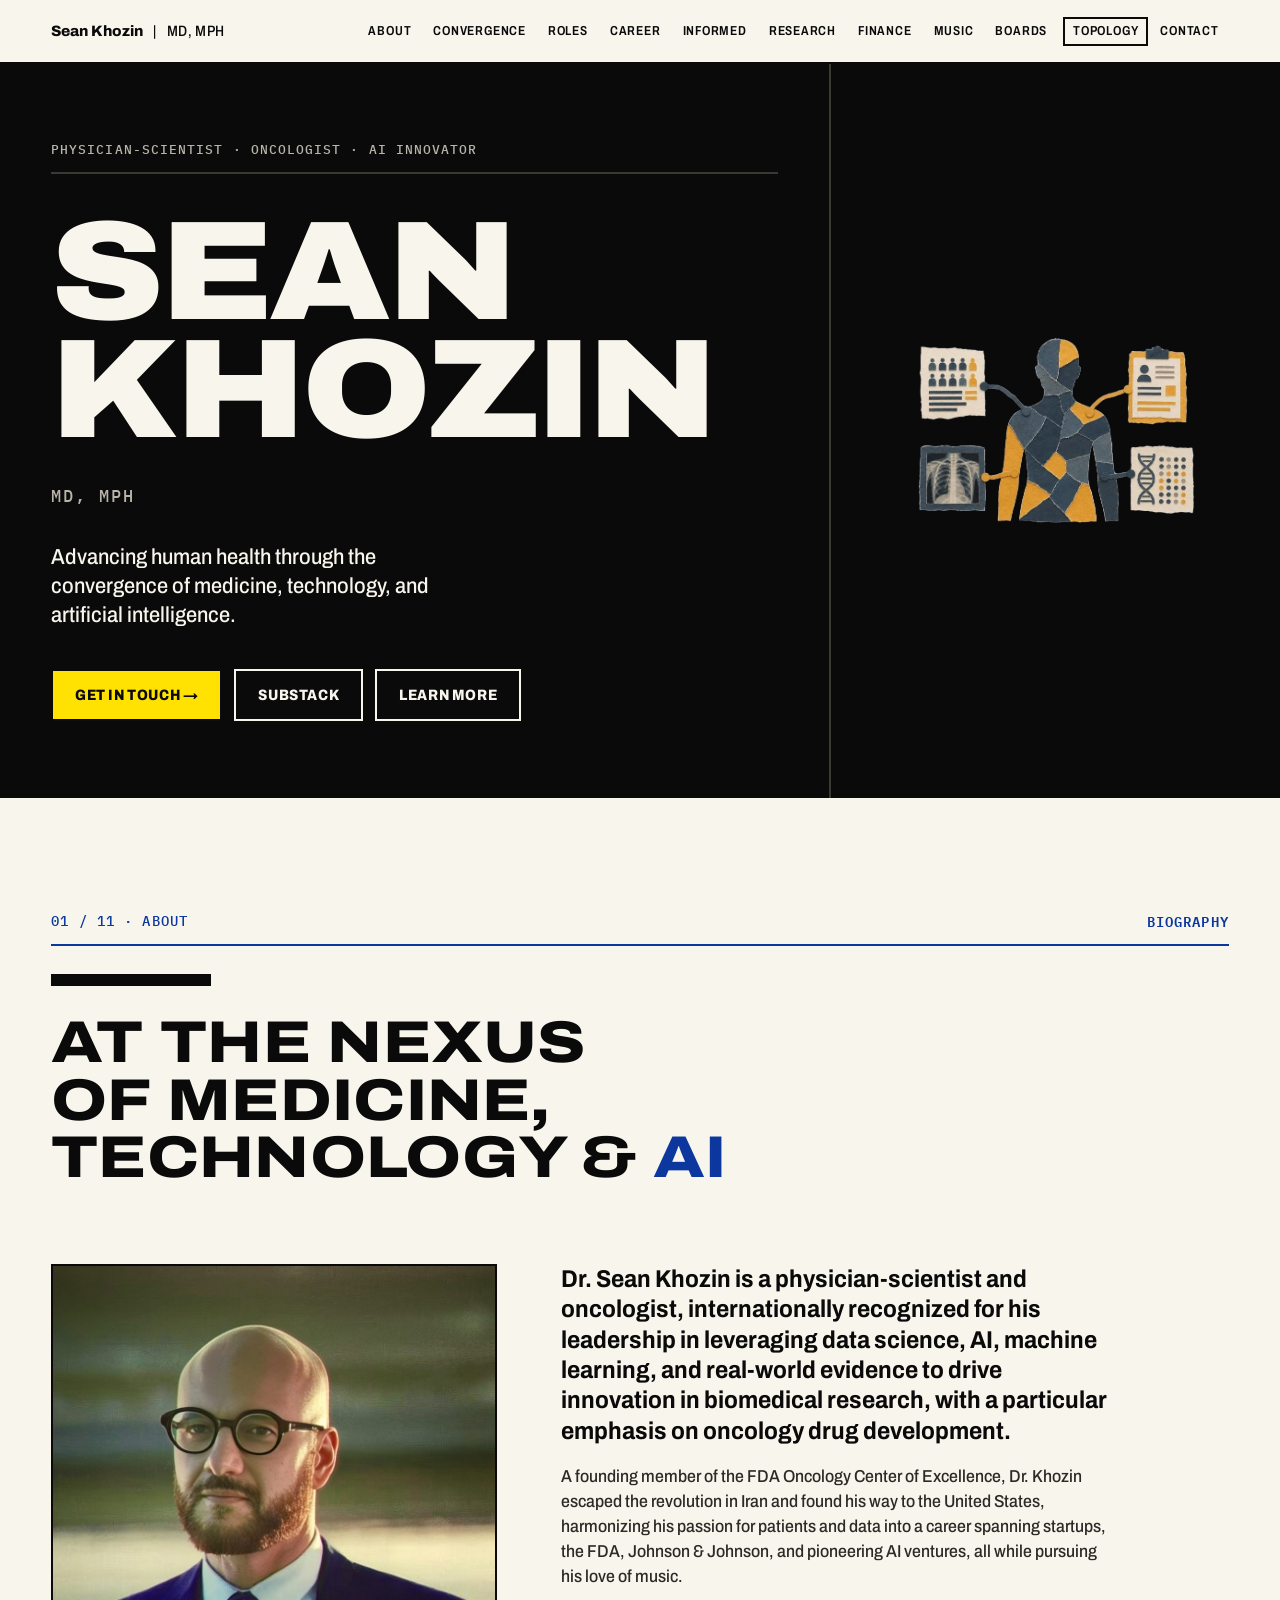
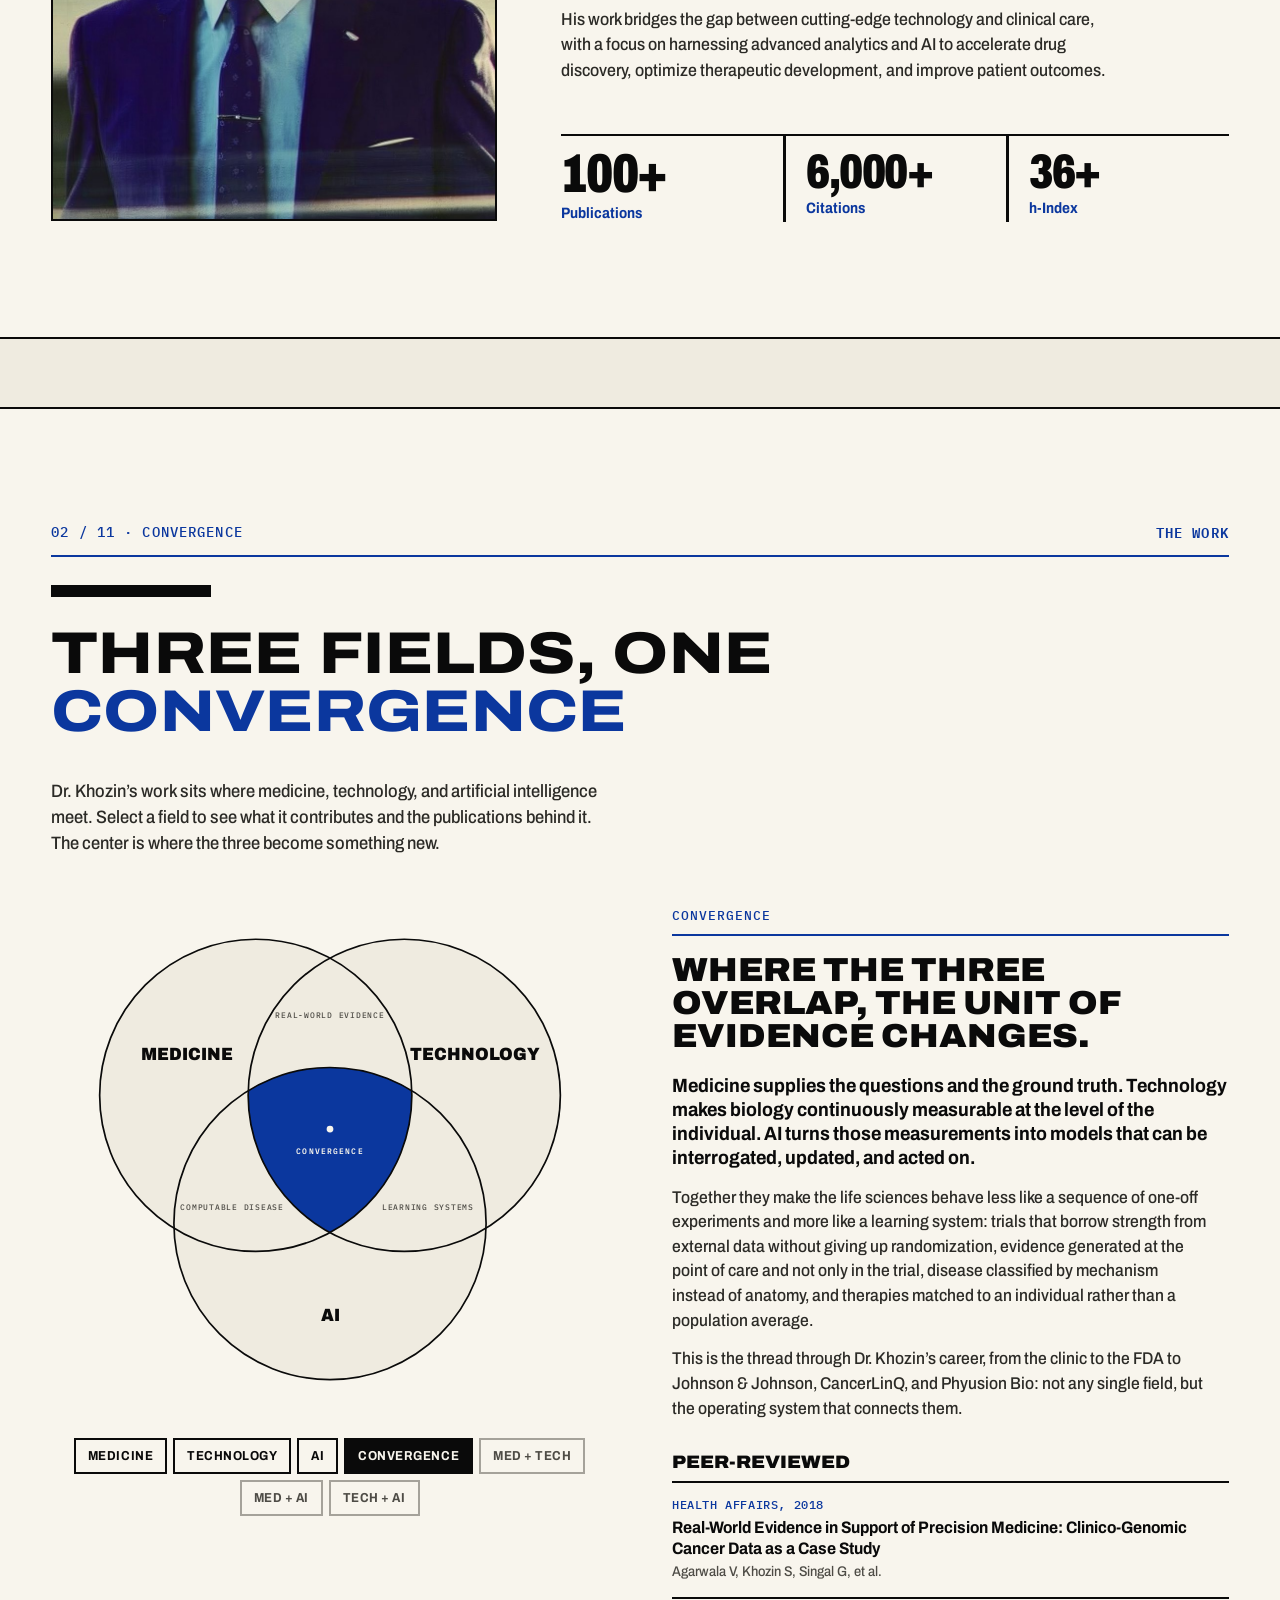
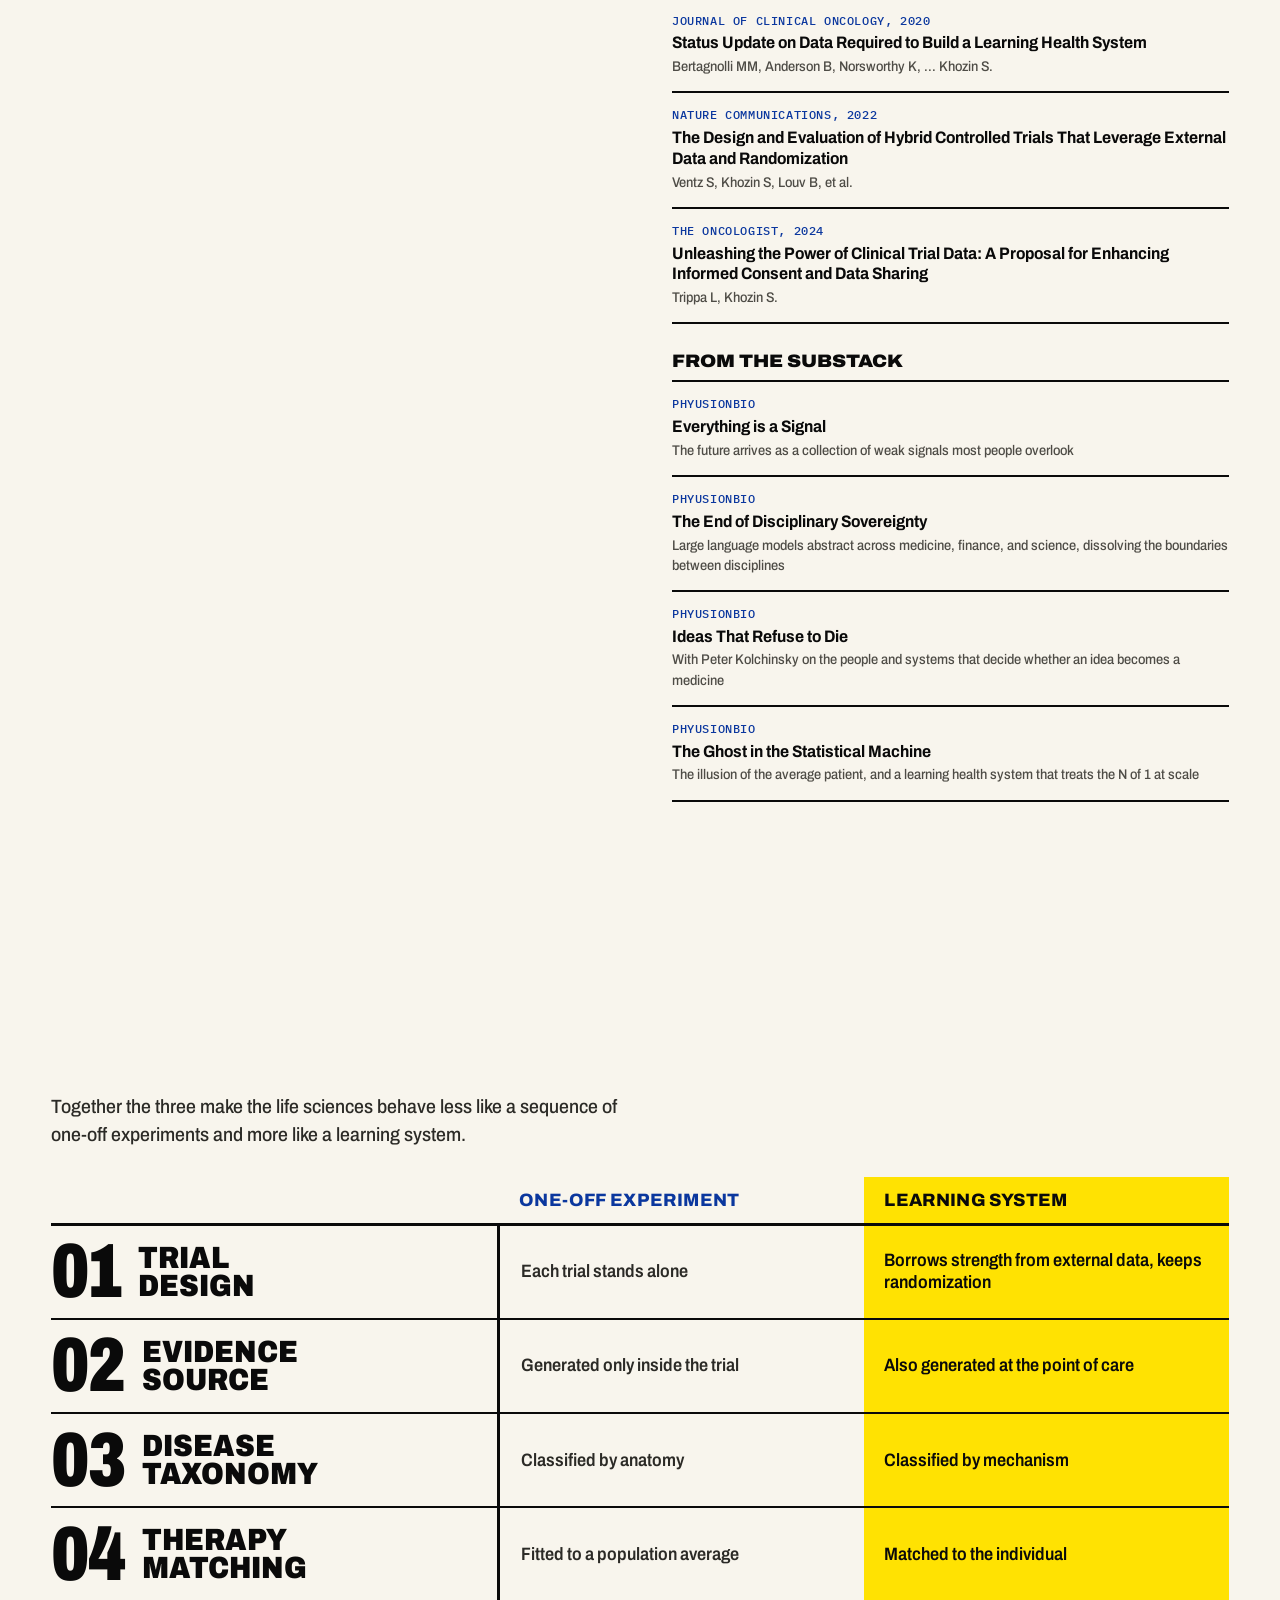
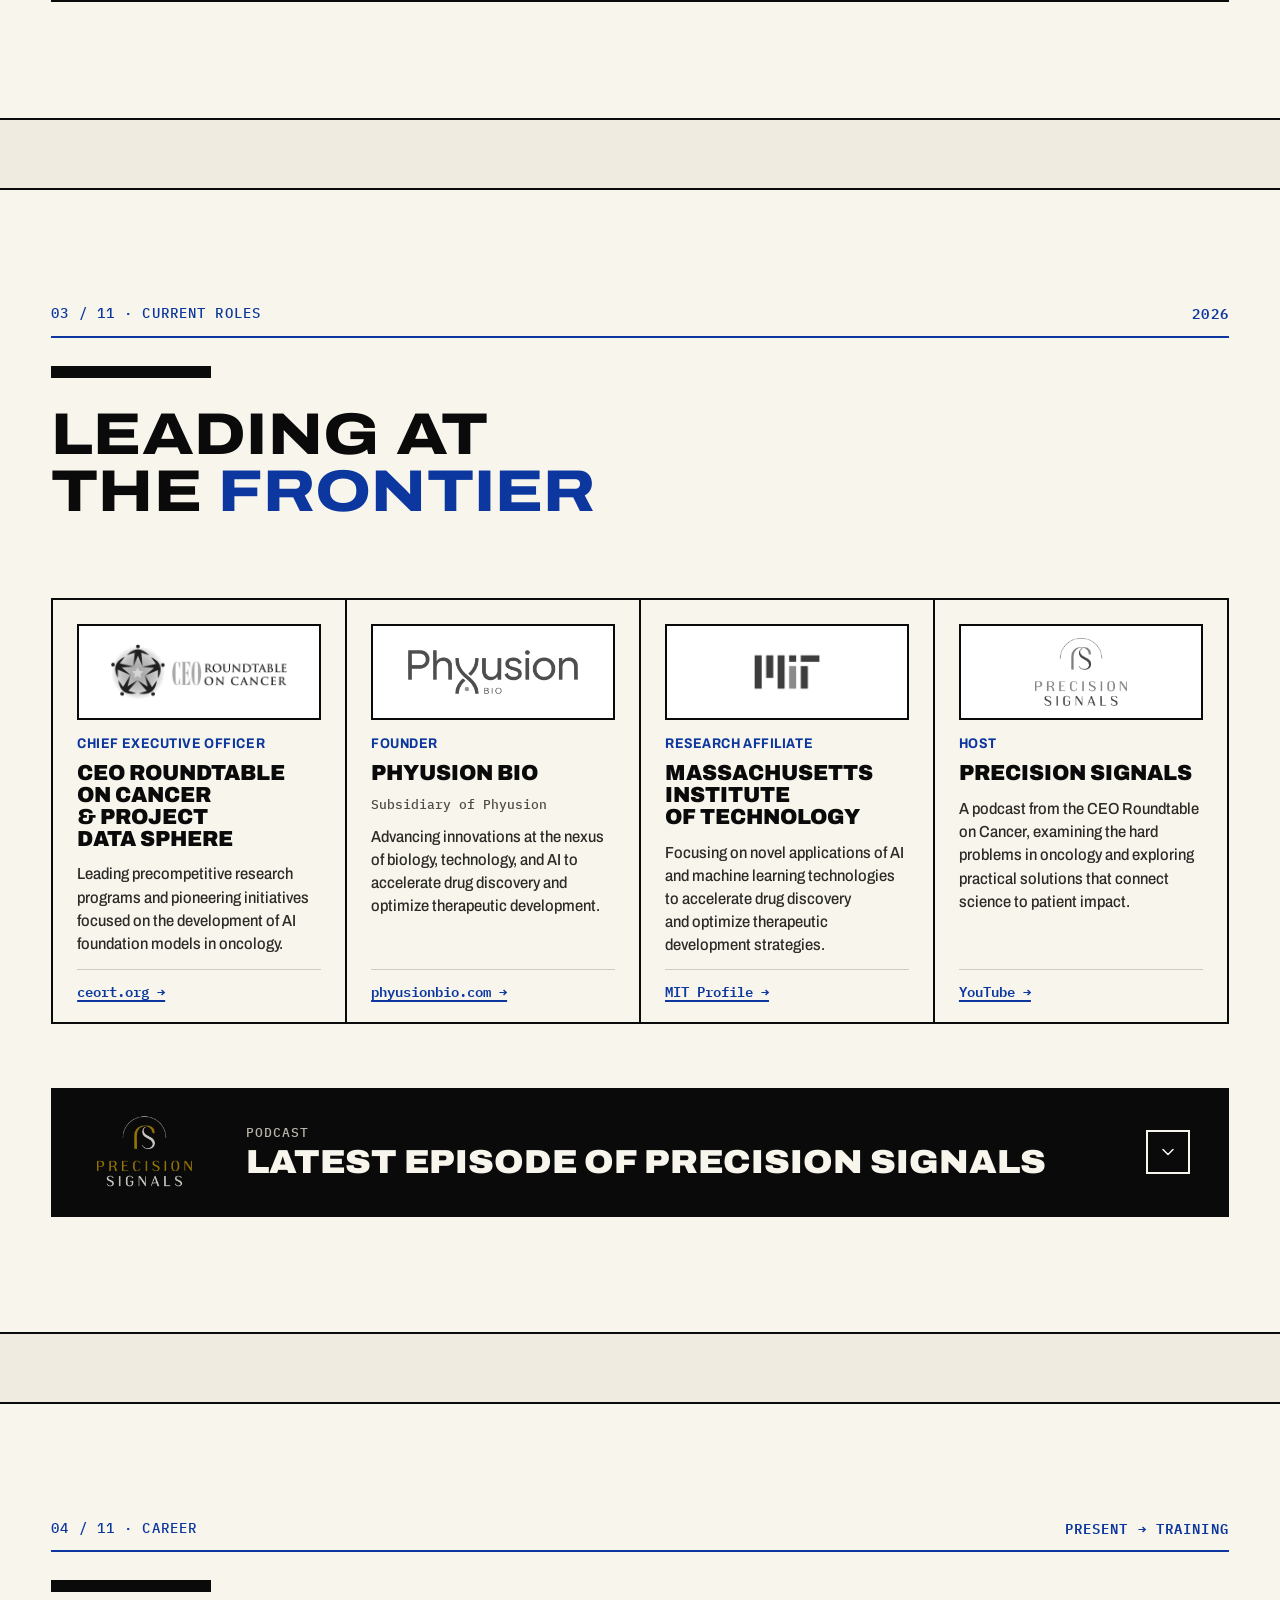
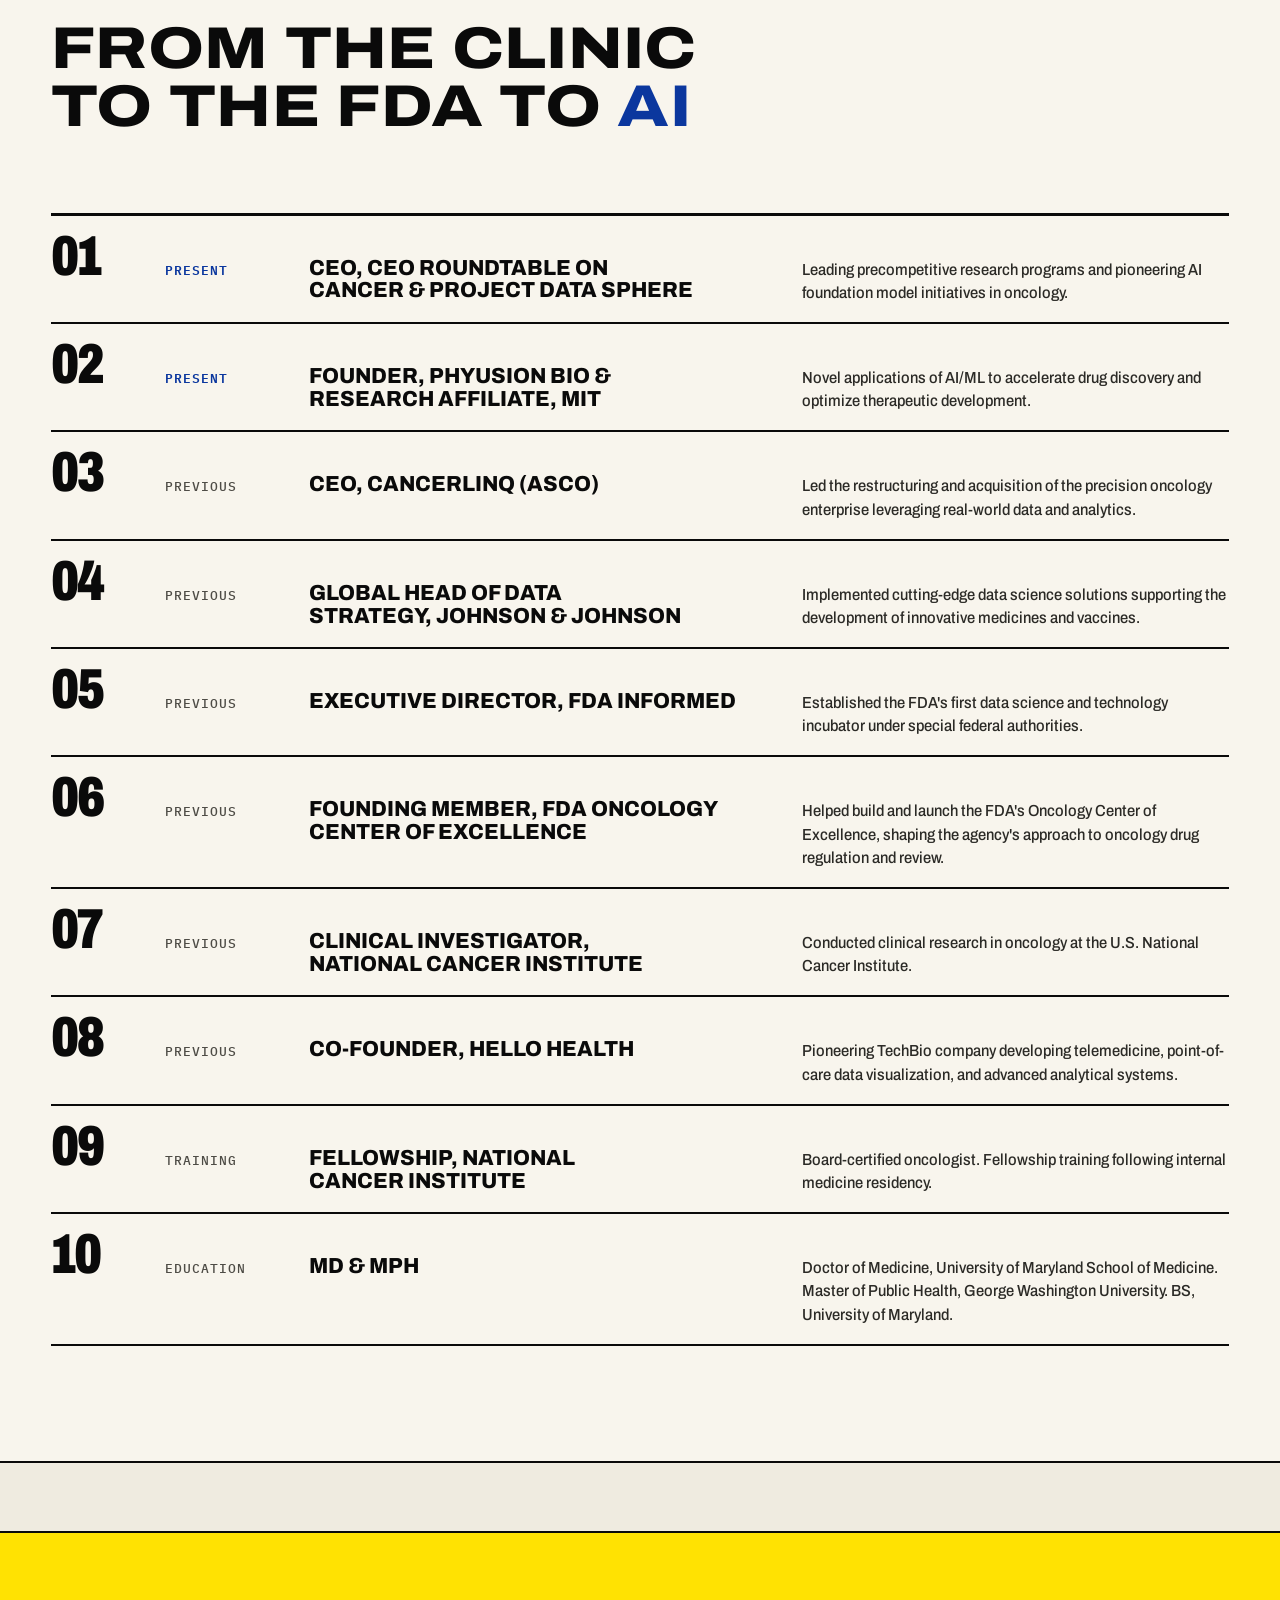
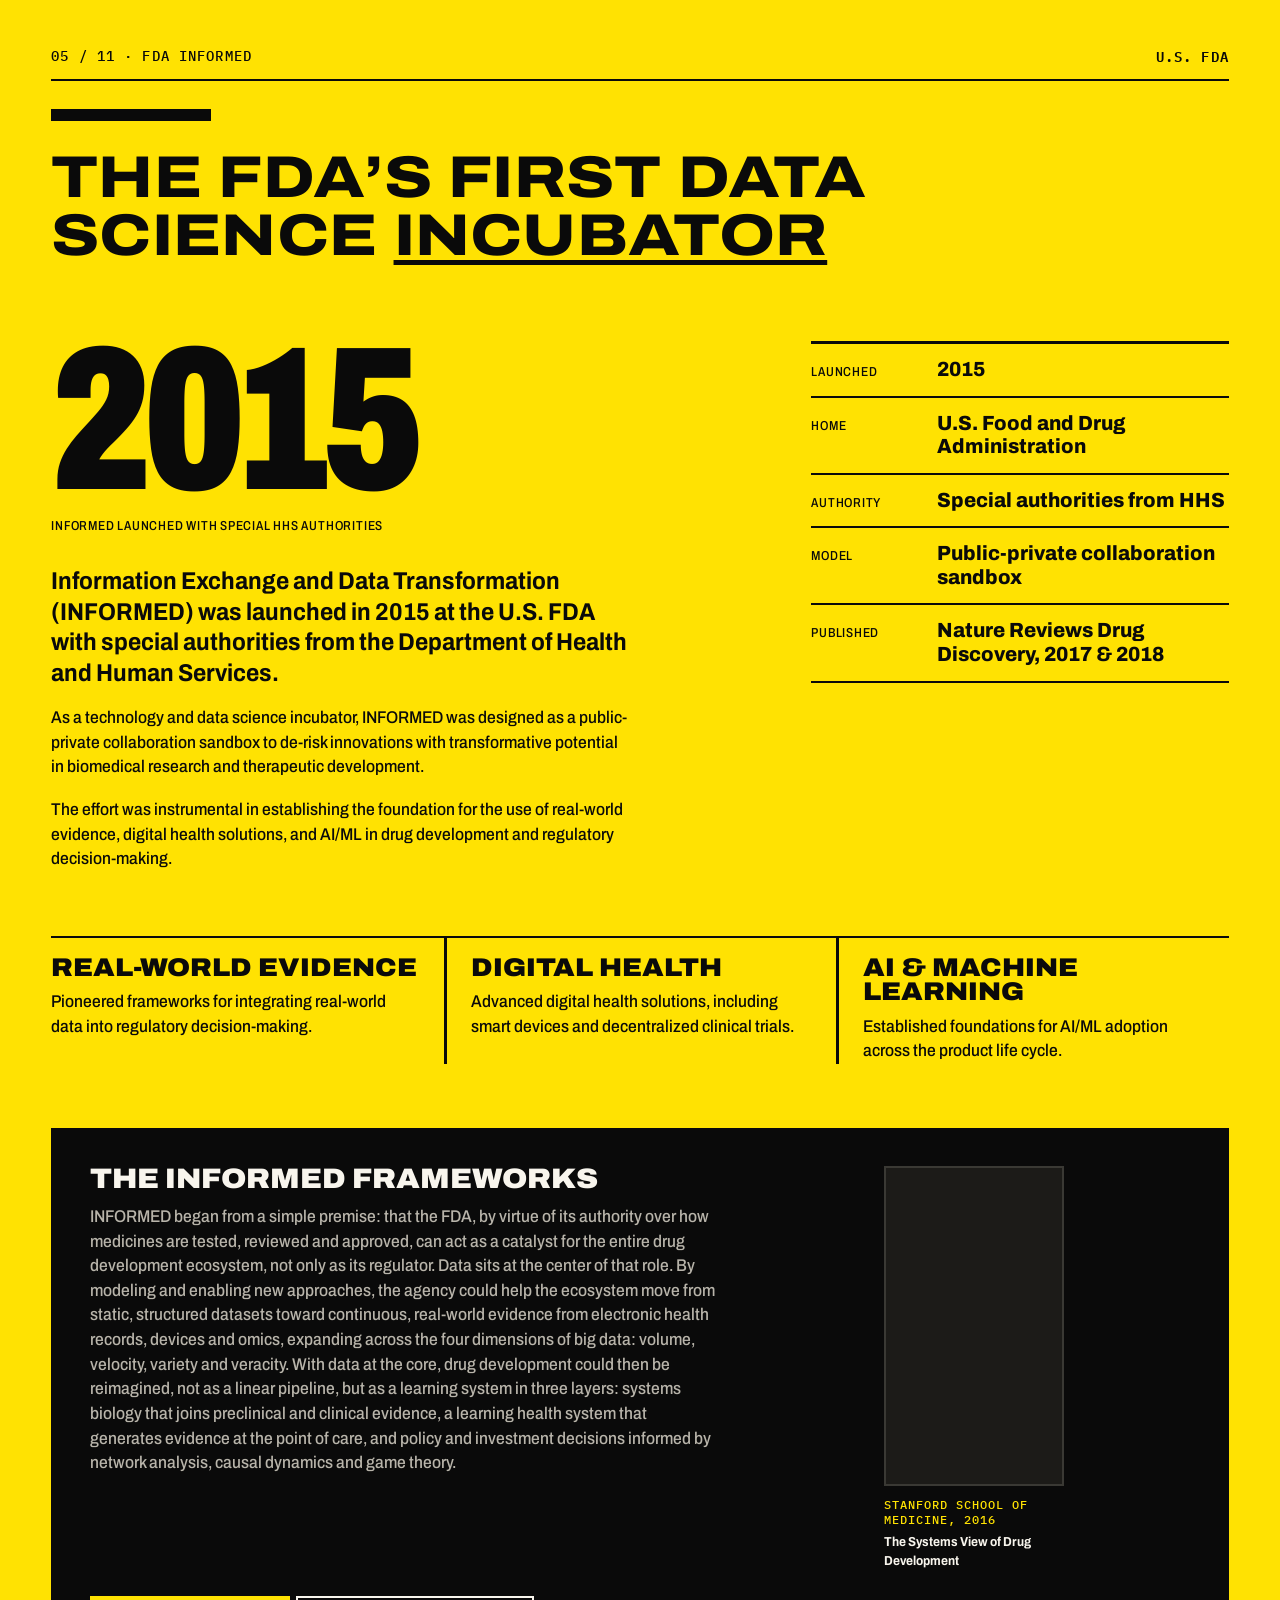
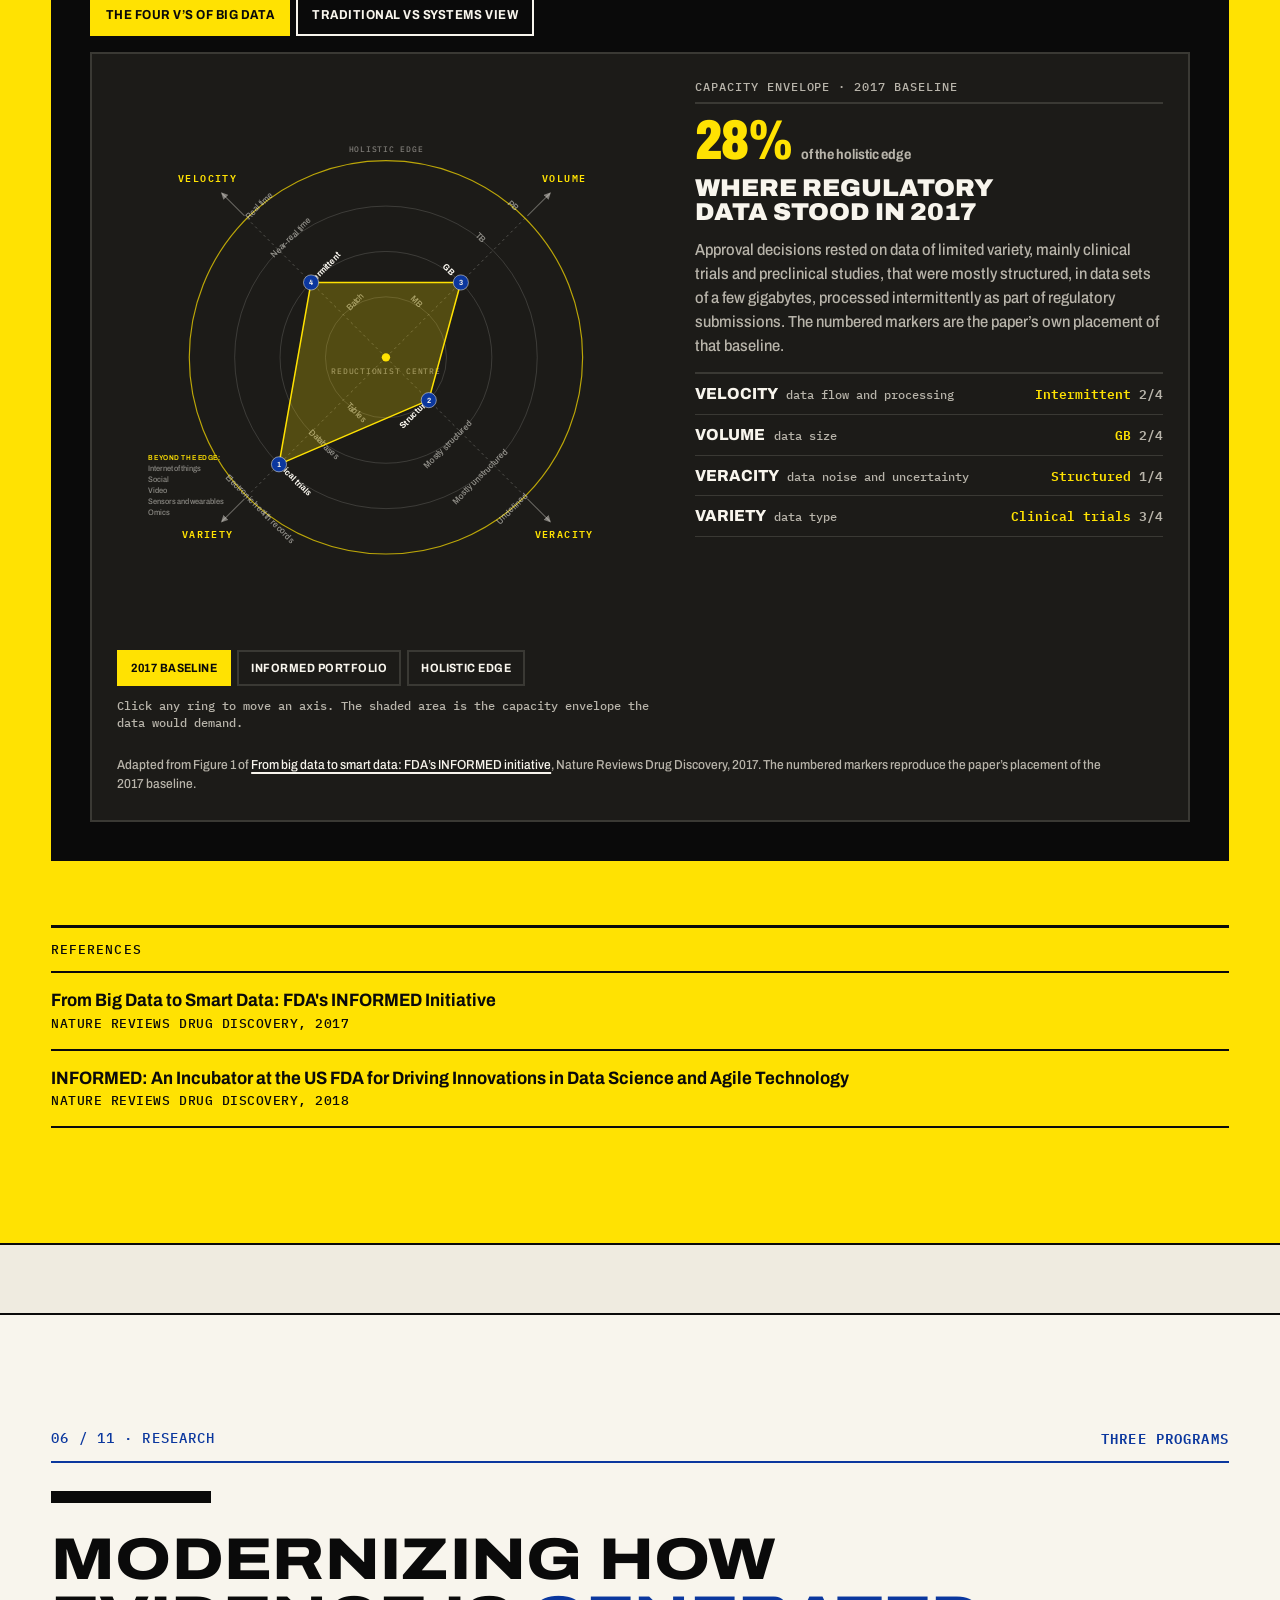
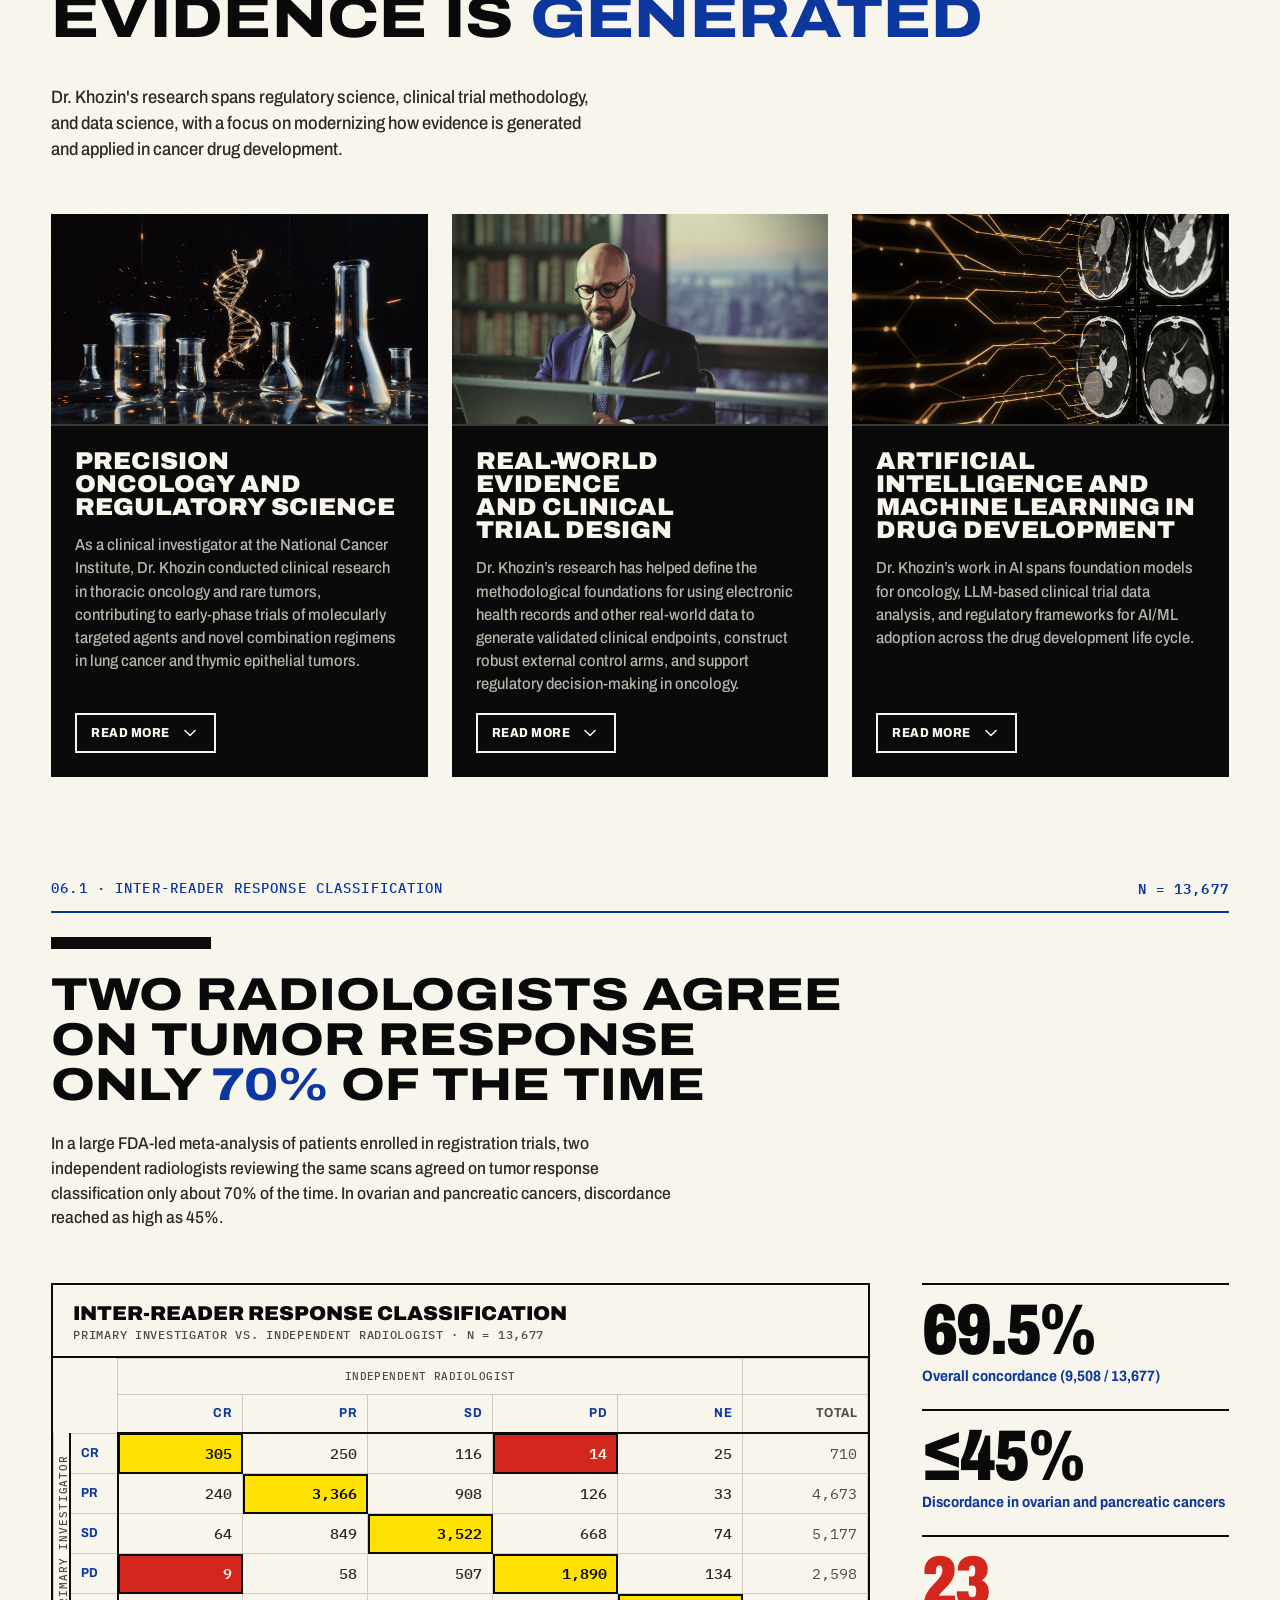
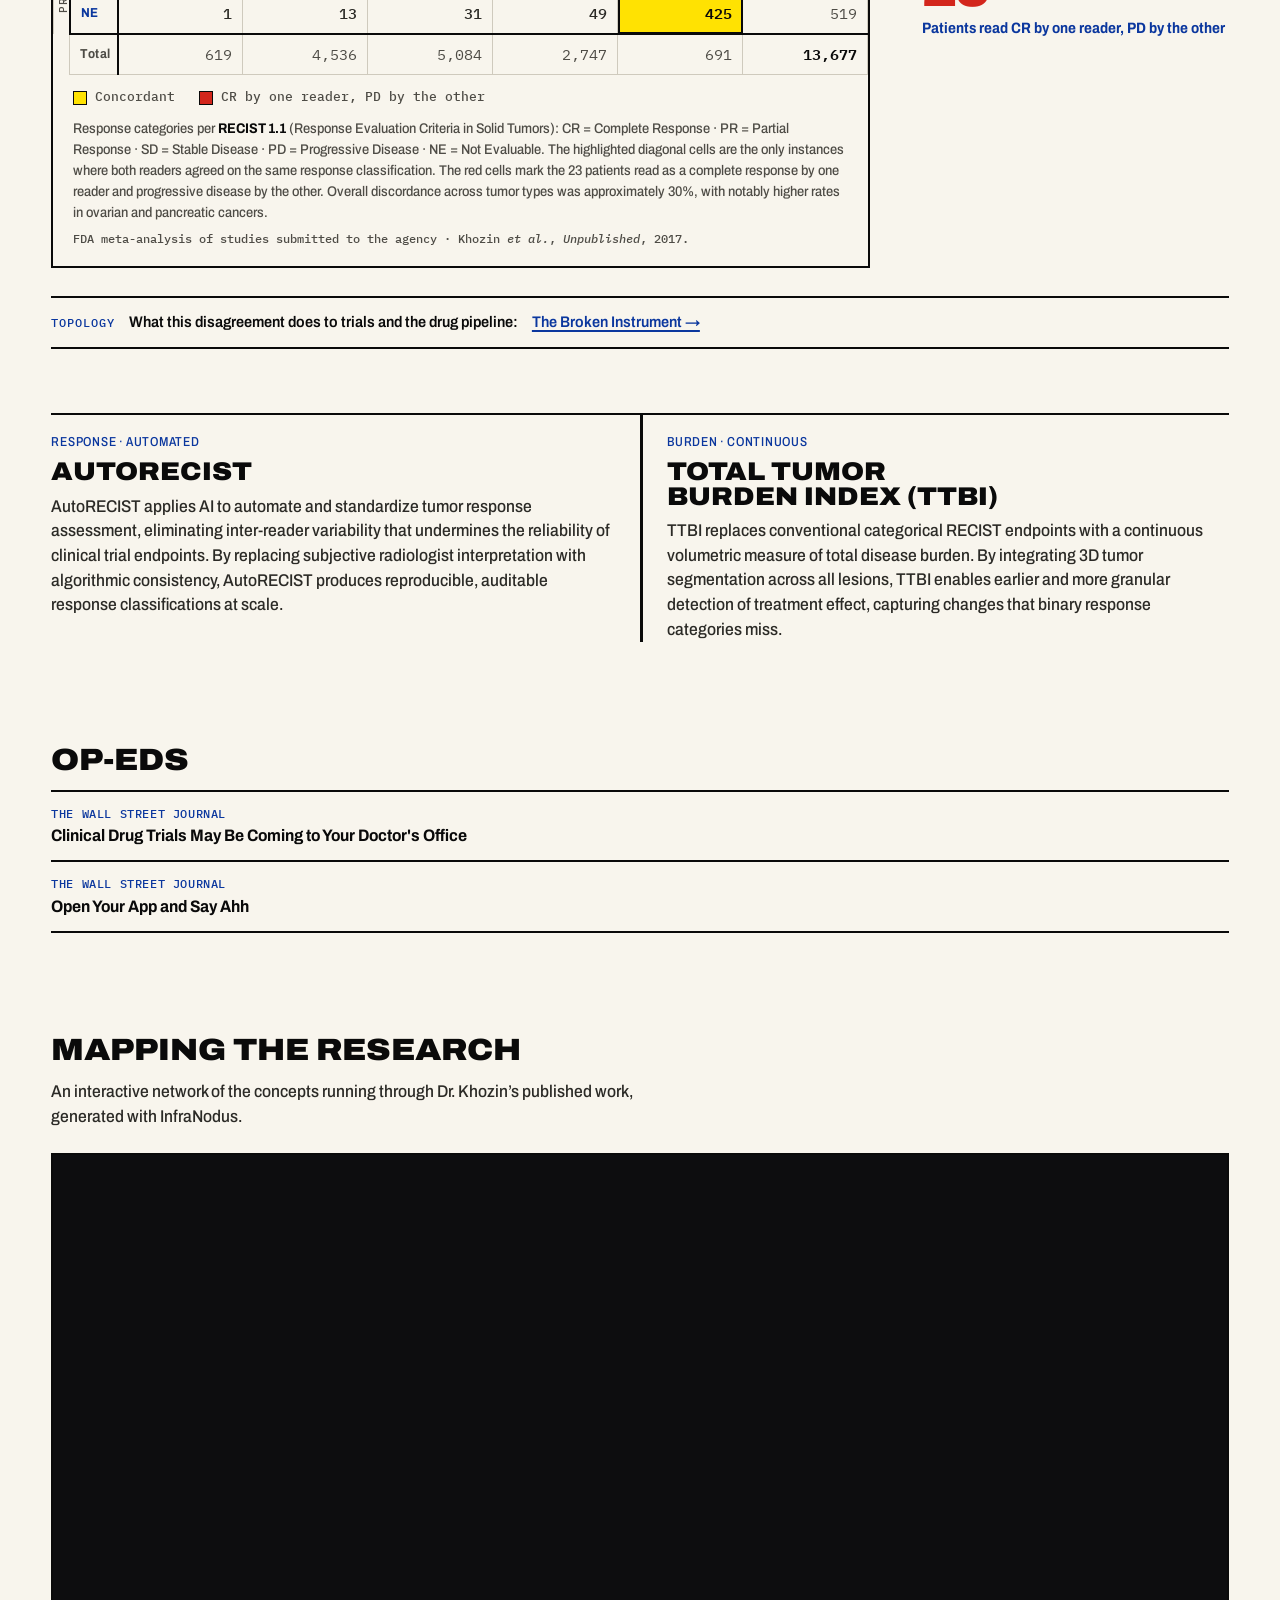
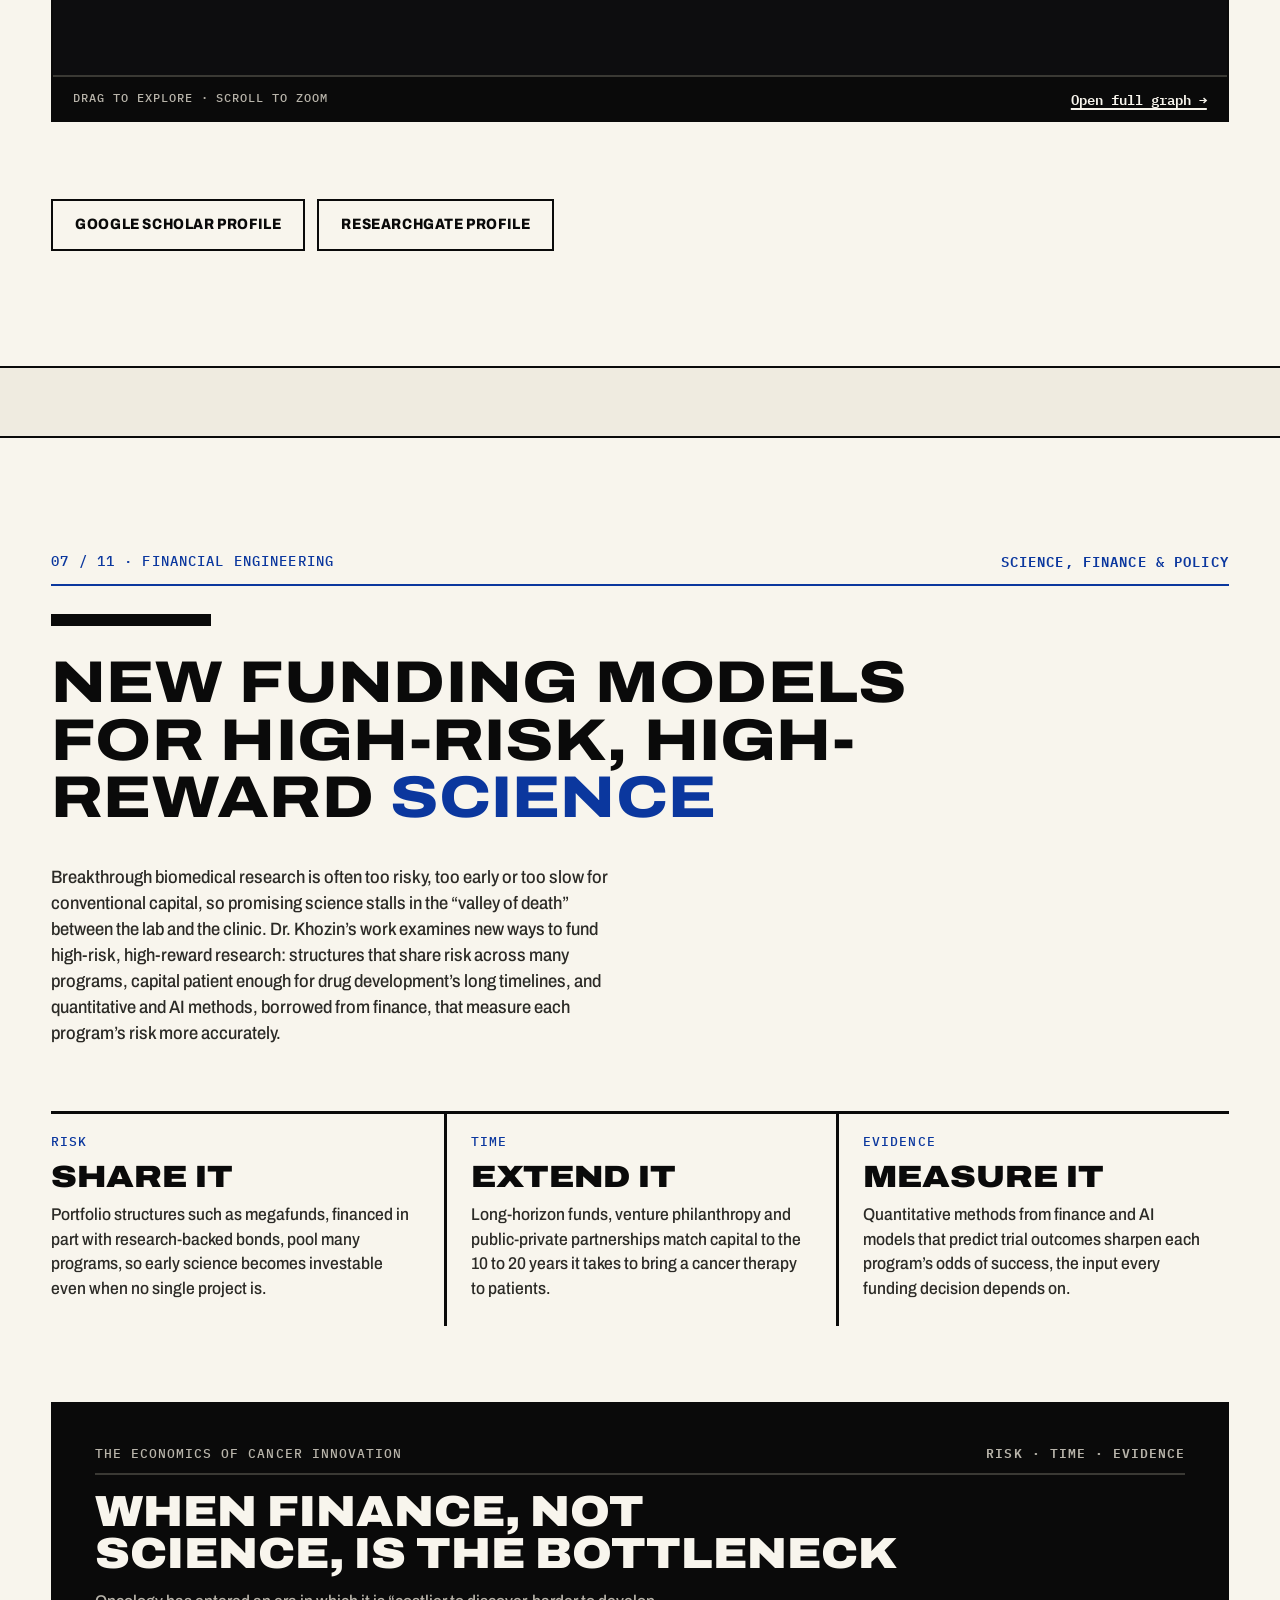
==== commit 51728c42: "Tidy the Stanford video beside the Frameworks intro Top-align the intro and video so the heading sta" ====
--- a/index.html
+++ b/index.html
@@ -102,7 +102,7 @@
   <link rel="preconnect" href="https://fonts.googleapis.com">
   <link rel="preconnect" href="https://fonts.gstatic.com" crossorigin>
   <link href="https://fonts.googleapis.com/css2?family=Archivo:ital,wdth,wght@0,62..125,100..900;1,62..125,100..900&family=IBM+Plex+Mono:wght@400;500;600&display=swap" rel="stylesheet">
-  <link rel="stylesheet" href="styles.css?v=67">
+  <link rel="stylesheet" href="styles.css?v=68">
 </head>
 <body>
   <!-- Navigation -->
@@ -522,7 +522,7 @@
                 <div class="informed-video-frame">
                   <iframe src="https://www.youtube-nocookie.com/embed/9dfXxExWXs0?rel=0&amp;playsinline=1" title="The Systems View of Drug Development: Sean Khozin at Stanford School of Medicine, 2016" loading="lazy" allow="accelerometer; autoplay; clipboard-write; encrypted-media; gyroscope; picture-in-picture; web-share" referrerpolicy="strict-origin-when-cross-origin" allowfullscreen></iframe>
                 </div>
-                <figcaption><span>Video &middot; Stanford School of Medicine, 2016</span><b>The Systems View of Drug Development.</b> Dr. Khozin on how a systems view blurs the line between preclinical and clinical development: patient outcome data from trials feeds back into preclinical models to make them more predictive and, done right, allows fully in silico preclinical studies without animal testing.</figcaption>
+                <figcaption><span>Stanford School of Medicine, 2016</span><b>The Systems View of Drug Development</b></figcaption>
               </figure>
             </div>
             <div class="informed-tabs" role="tablist" aria-label="INFORMED figures">
--- a/styles.css
+++ b/styles.css
@@ -361,10 +361,10 @@
 .informed-figures { margin-top: clamp(40px, 5vw, 72px); padding: clamp(20px, 3vw, 40px); background: var(--ink); color: var(--paper); }
 .informed-figures-head h4 { margin-bottom: 12px; color: var(--paper); font: 900 clamp(22px, 2.2vw, 32px)/.95 var(--font-display); font-stretch: 110%; text-transform: uppercase; }
 .informed-figures-head p { max-width: 70ch; margin-bottom: 24px; color: var(--on-ink-muted); }
-.informed-figures-head { display: grid; grid-template-columns: minmax(0, 70ch) minmax(220px, 1fr); gap: clamp(24px, 3vw, 40px); align-items: center; margin-bottom: 24px; }
+.informed-figures-head { display: grid; grid-template-columns: minmax(0, 70ch) minmax(180px, 1fr); gap: clamp(24px, 3vw, 40px); align-items: start; margin-bottom: 24px; }
 @media (max-width: 820px) { .informed-figures-head { grid-template-columns: minmax(0, 1fr); } }
 .informed-figures-intro p { margin-bottom: 0; }
-.informed-video { justify-self: center; width: 220px; max-width: 100%; margin: 0; text-align: center; }
+.informed-video { justify-self: center; width: 180px; max-width: 100%; margin: 0; }
 .informed-video-frame { aspect-ratio: 9 / 16; border: 2px solid var(--ink-rule); background: var(--ink-panel); }
 .informed-video-frame iframe { display: block; width: 100%; height: 100%; border: 0; }
 .informed-video figcaption { margin-top: 12px; font-size: 13px; line-height: 1.5; color: var(--on-ink-muted); }
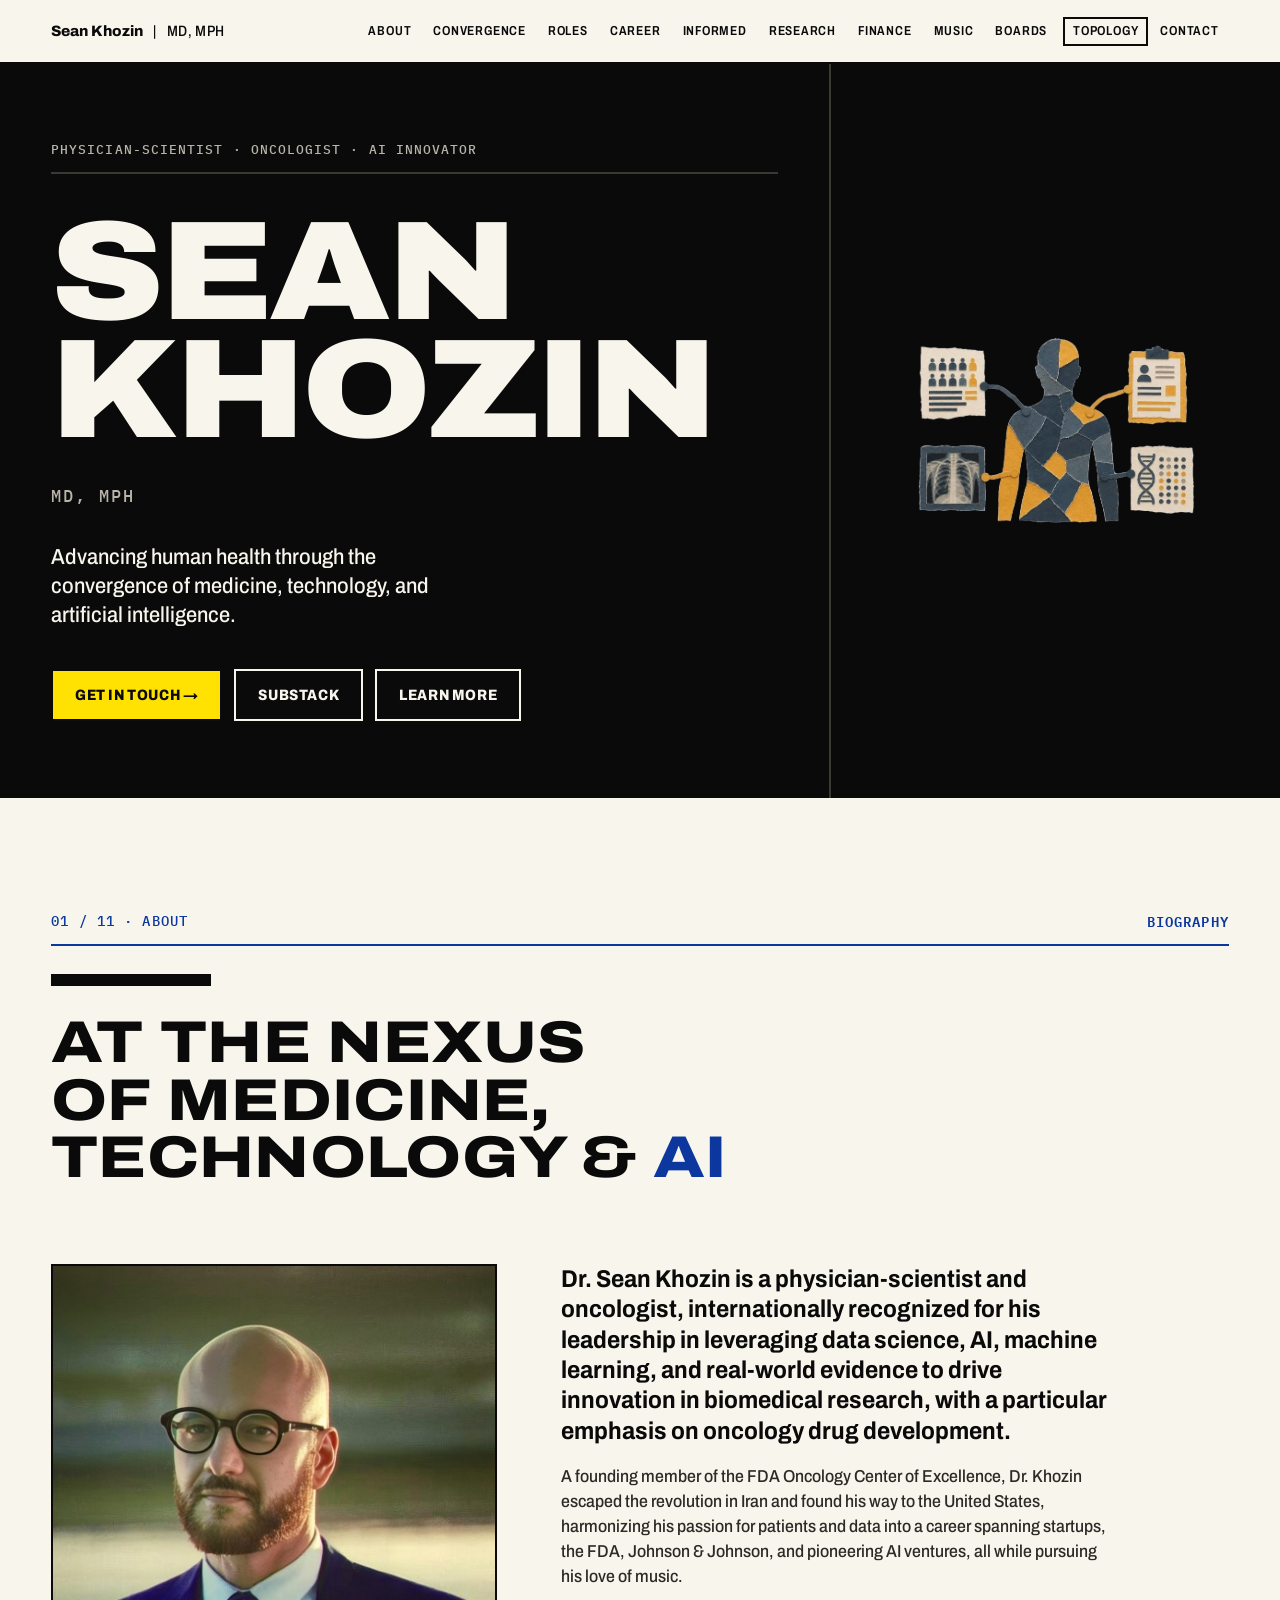
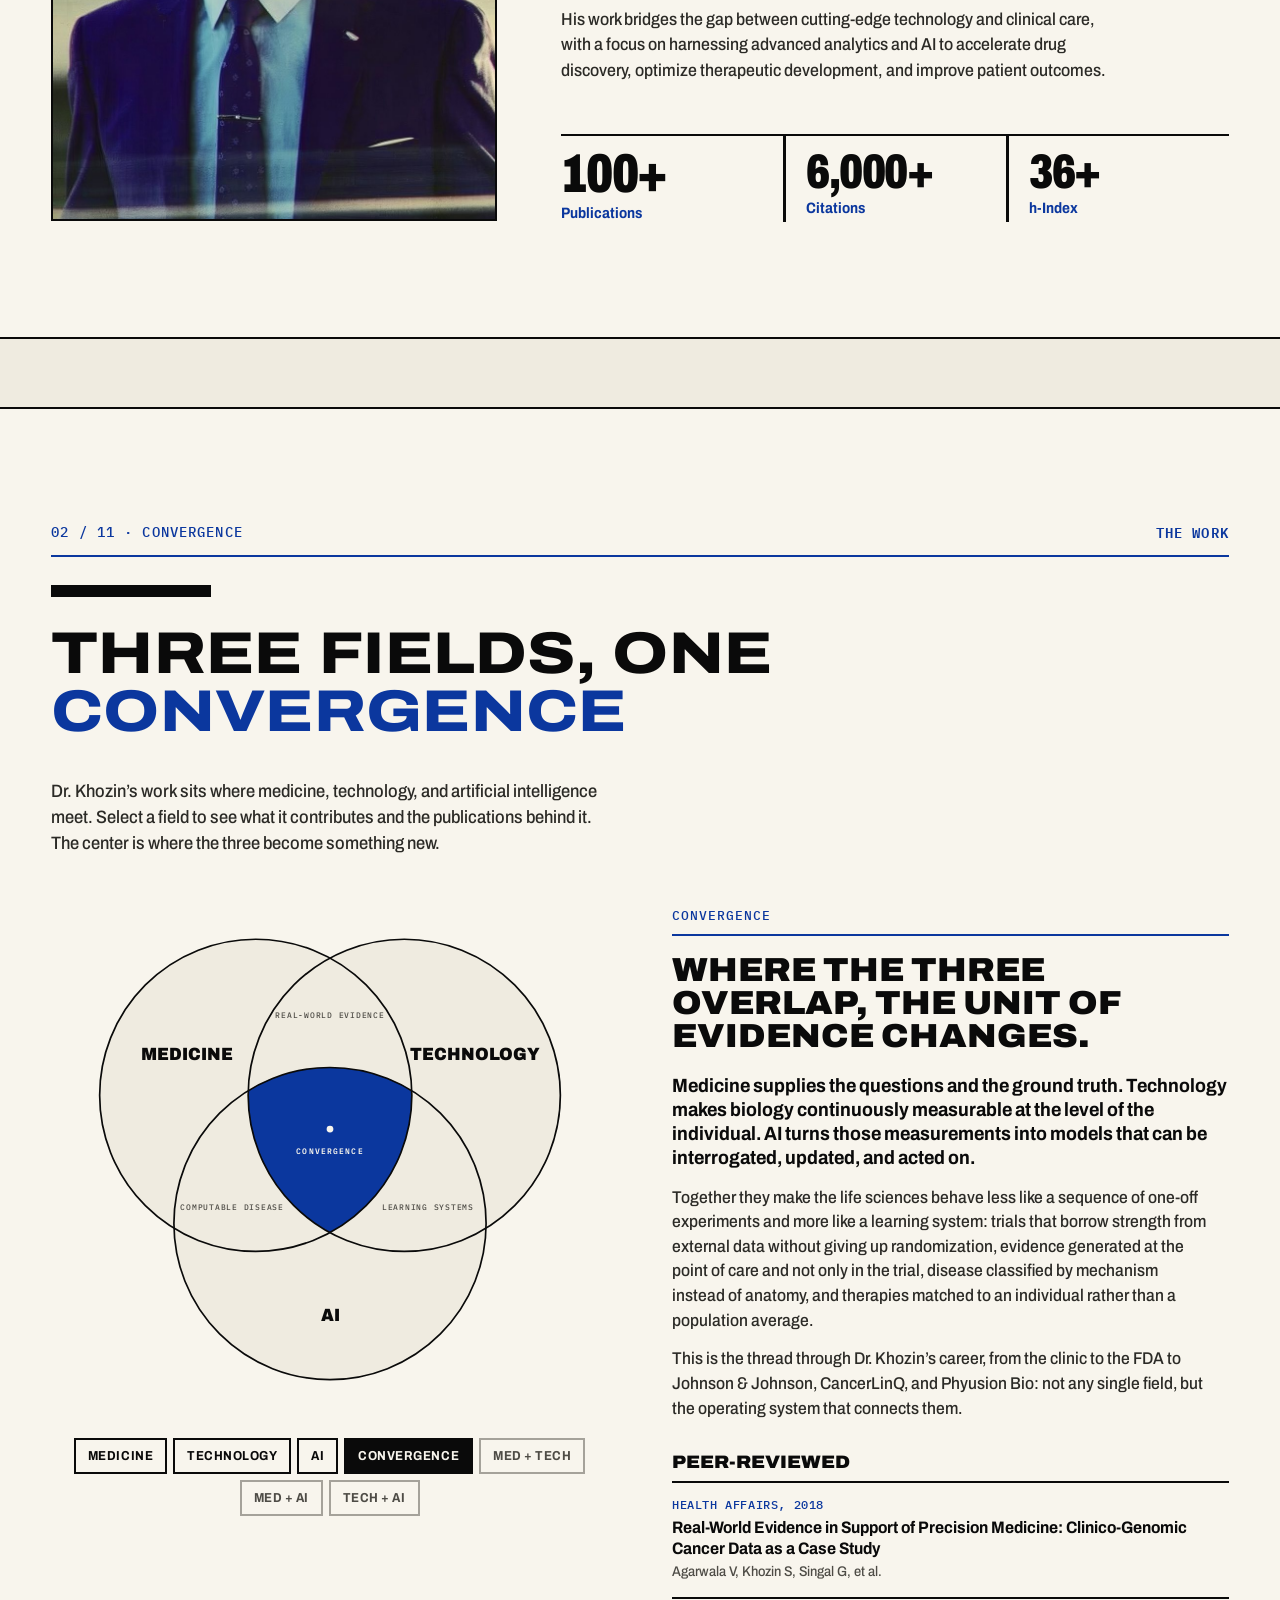
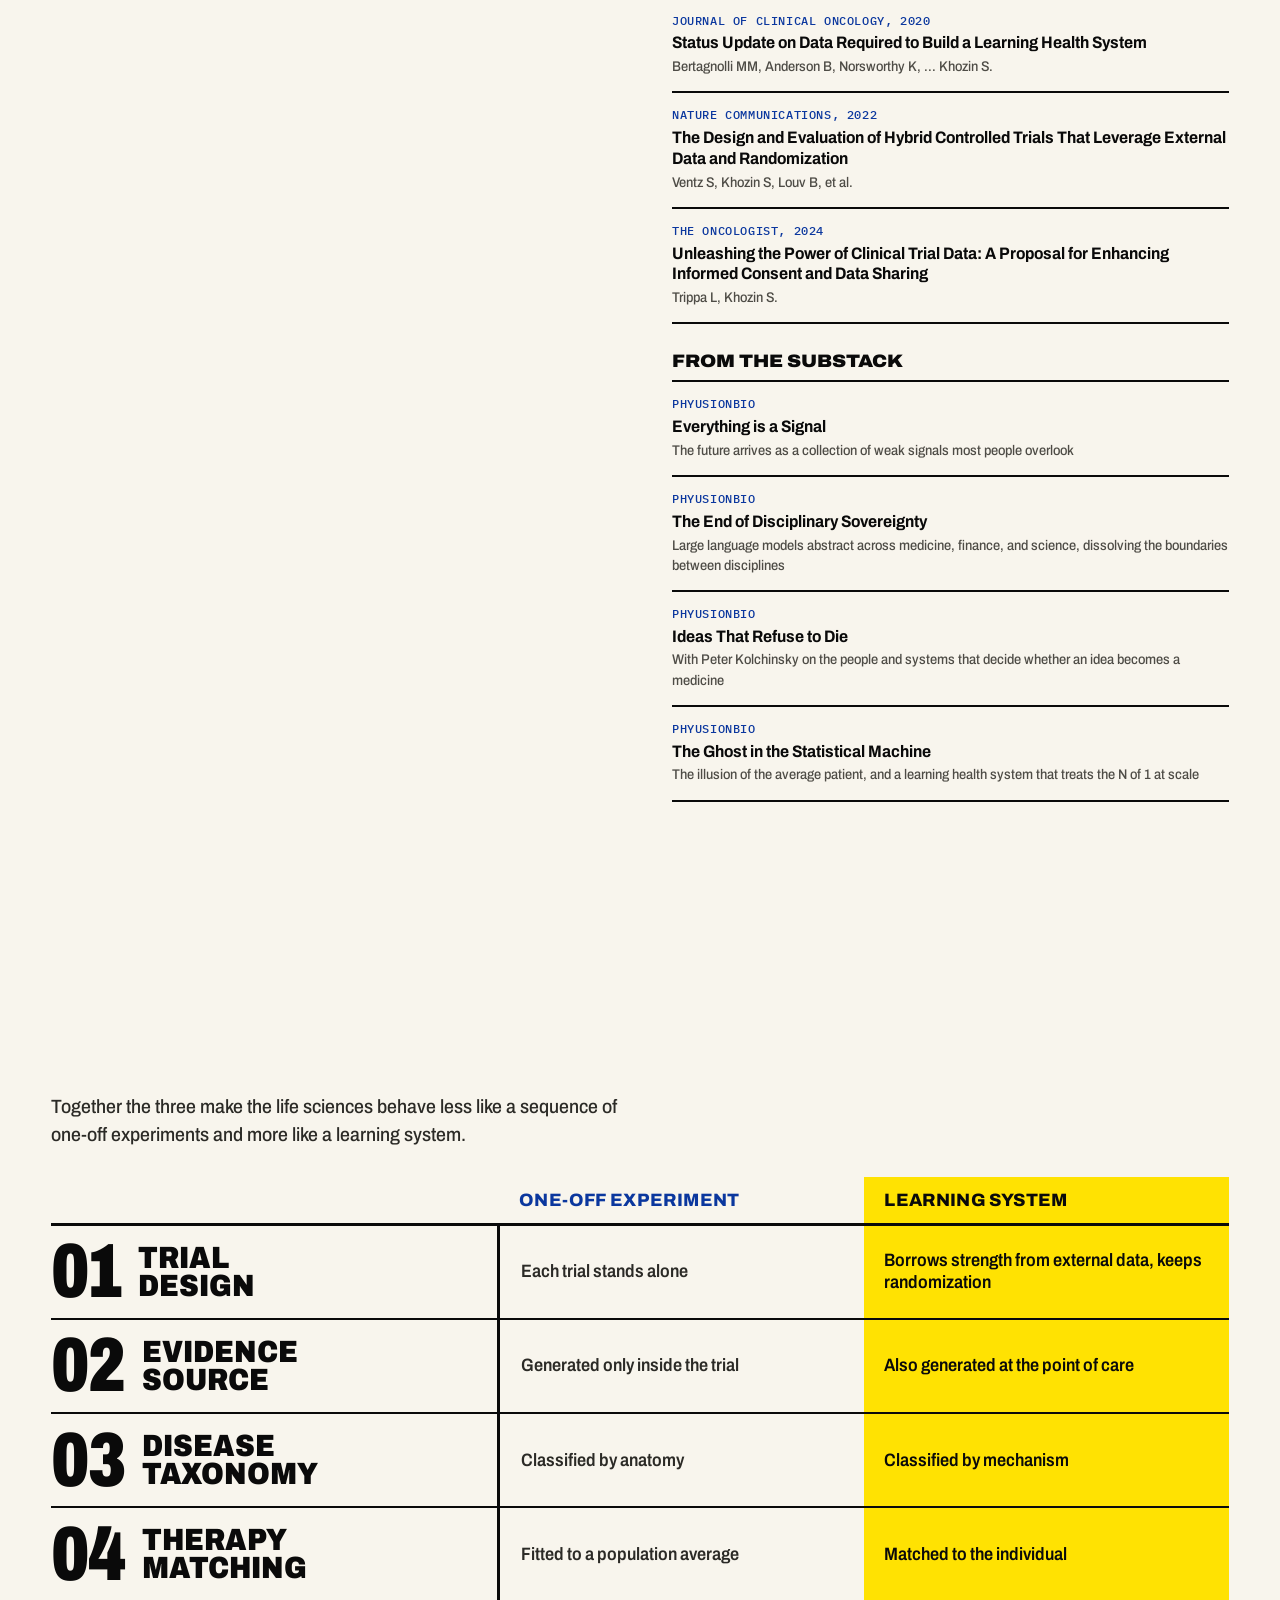
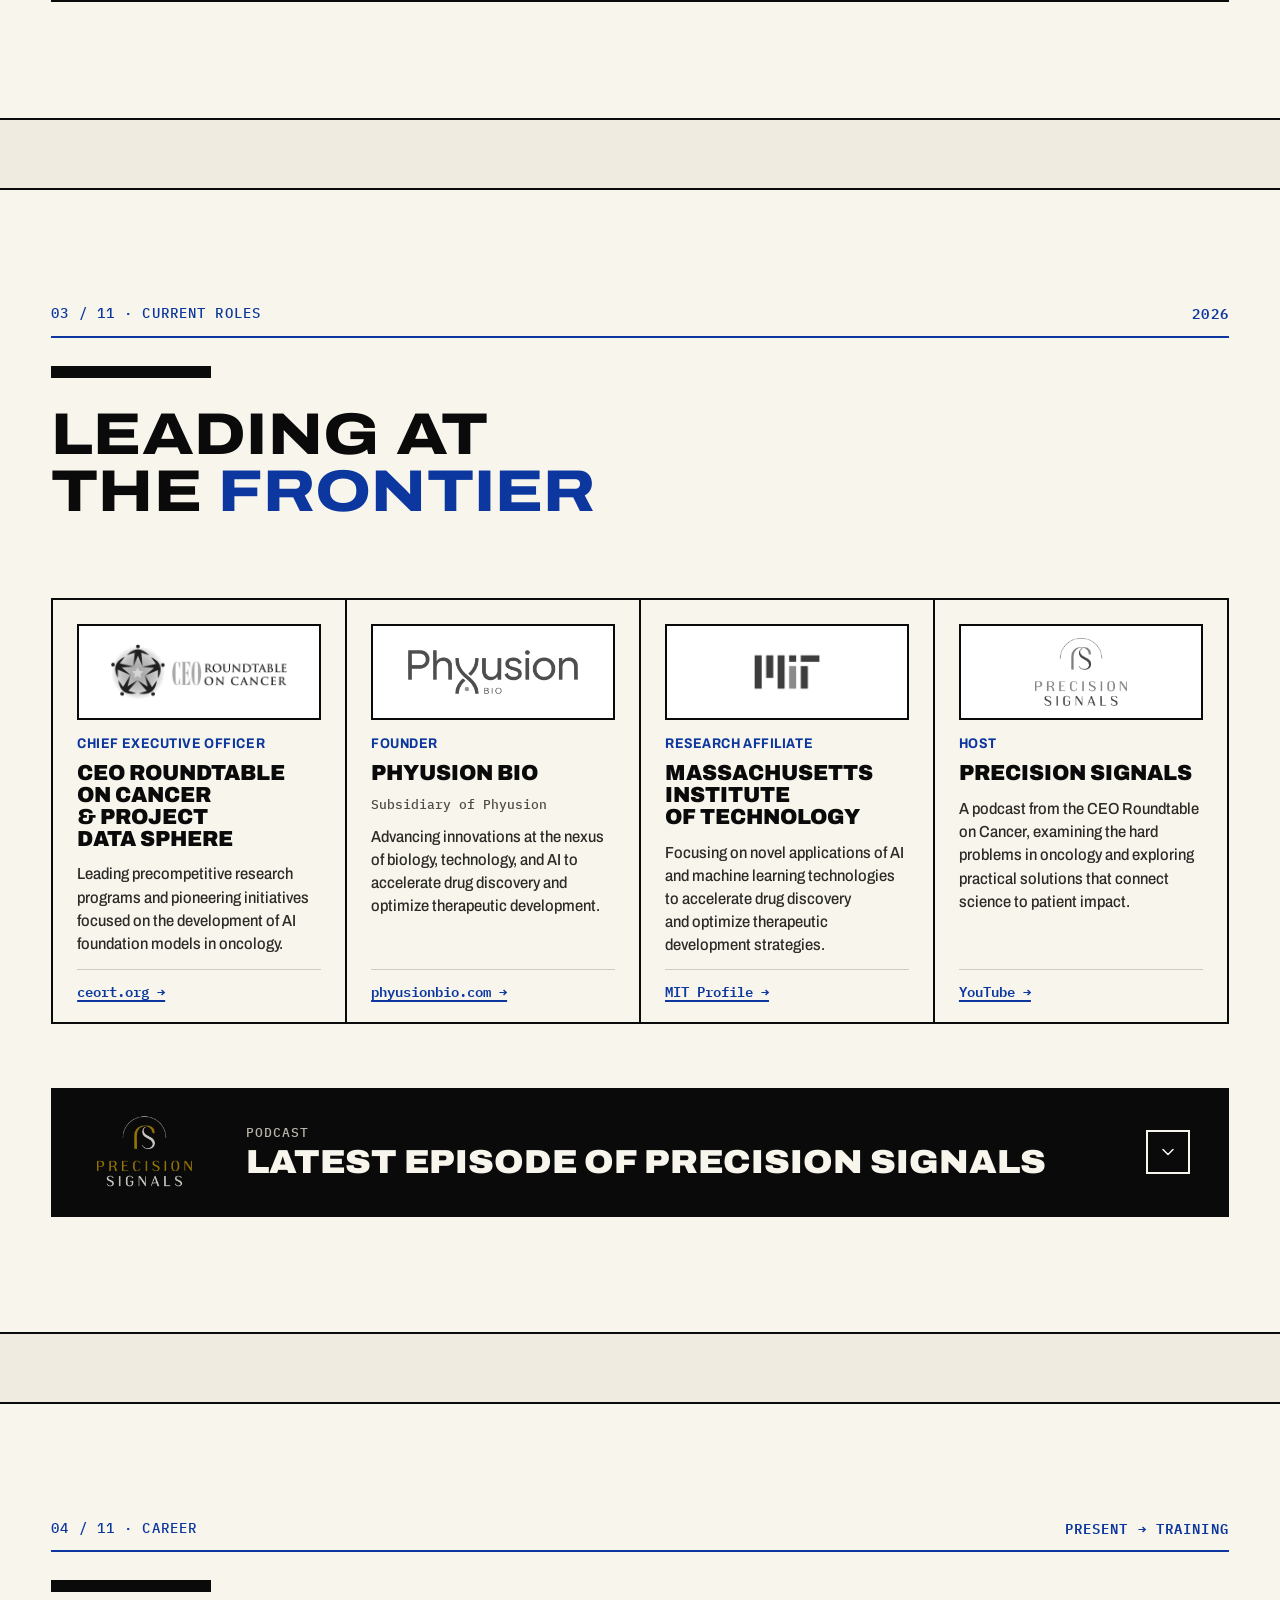
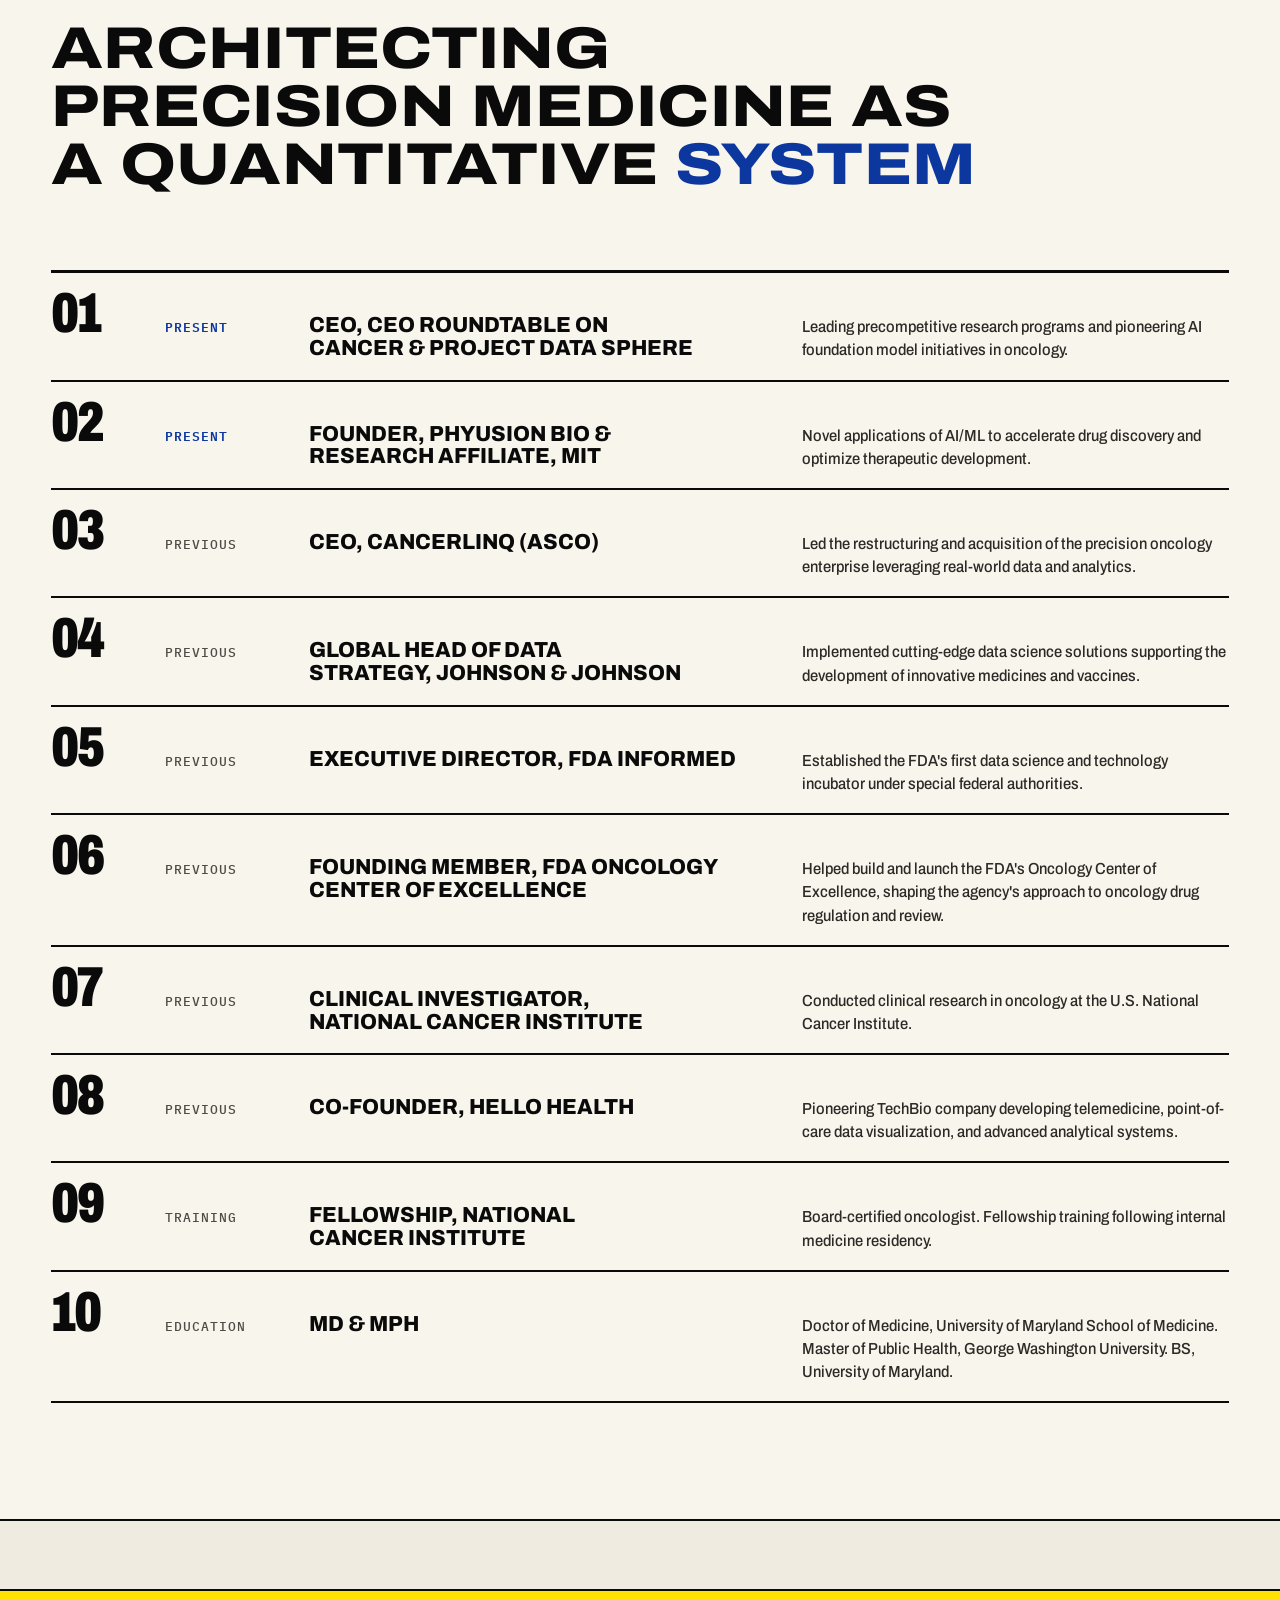
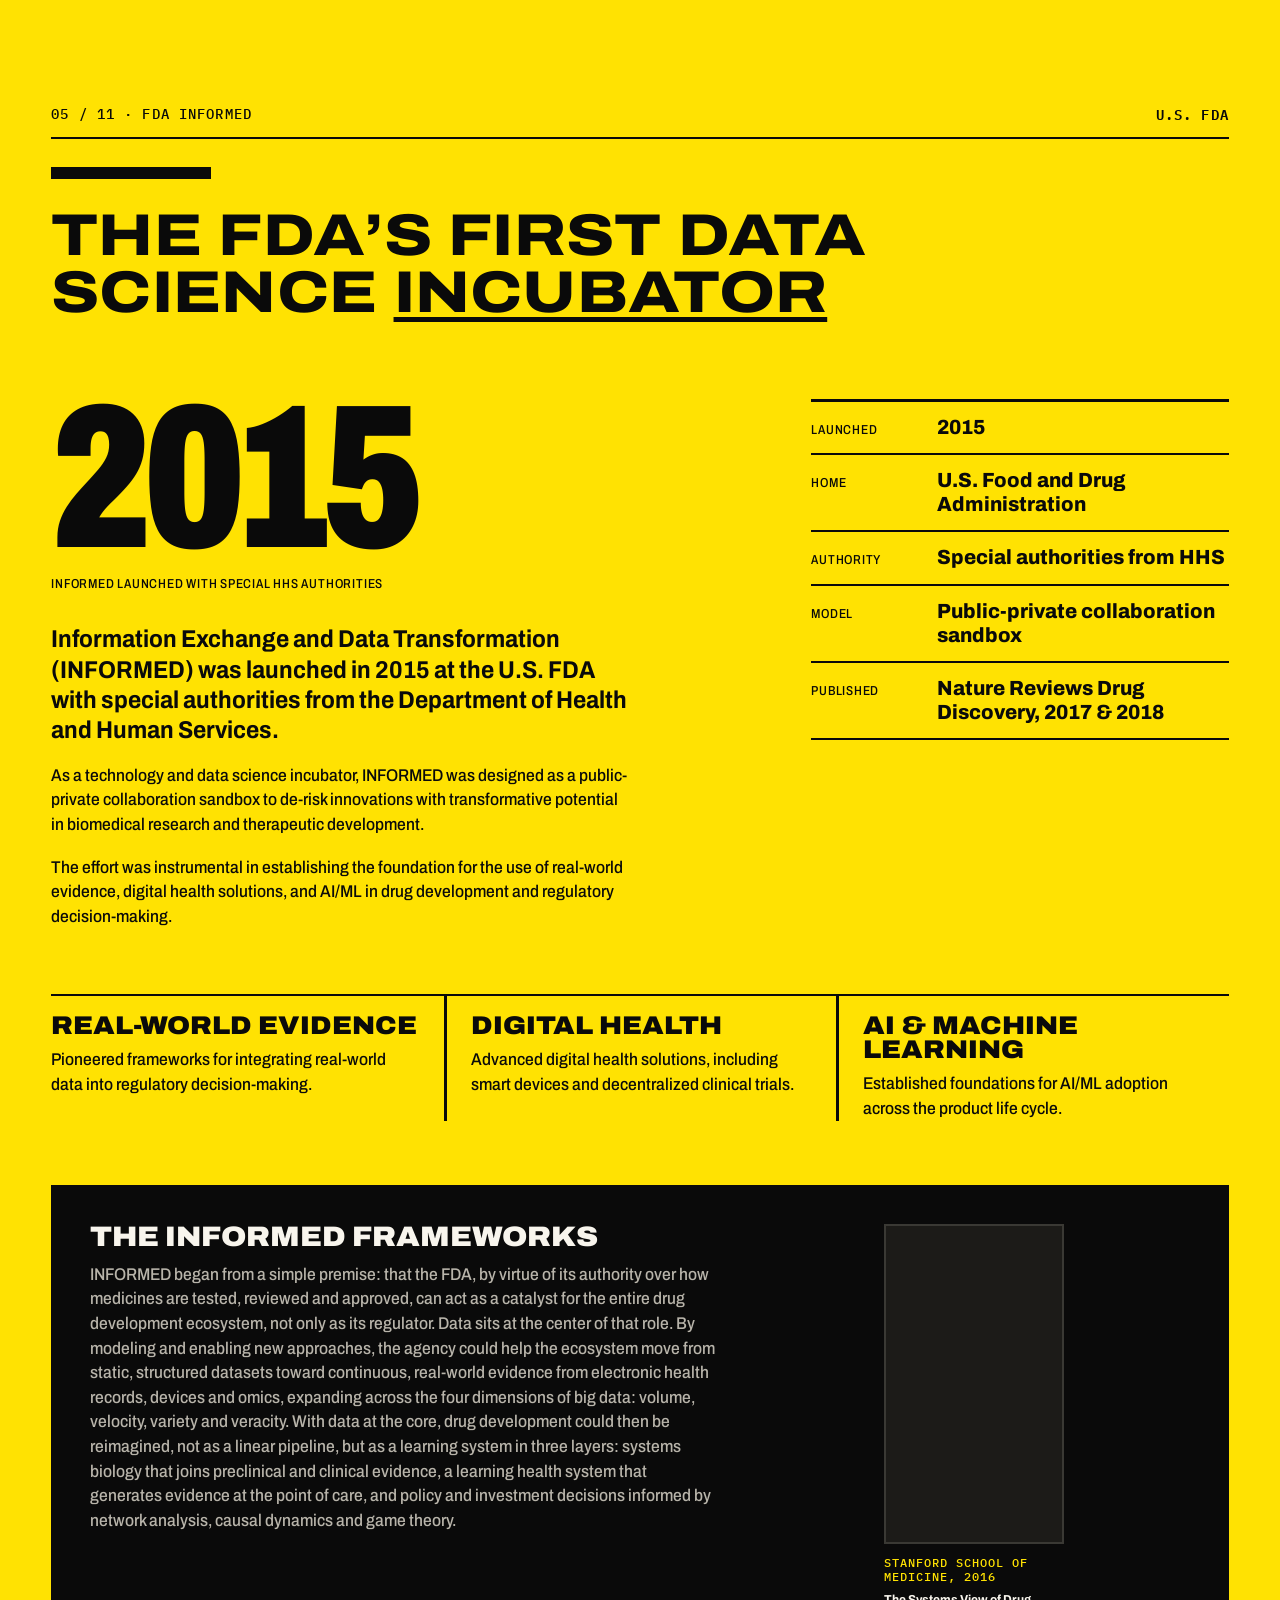
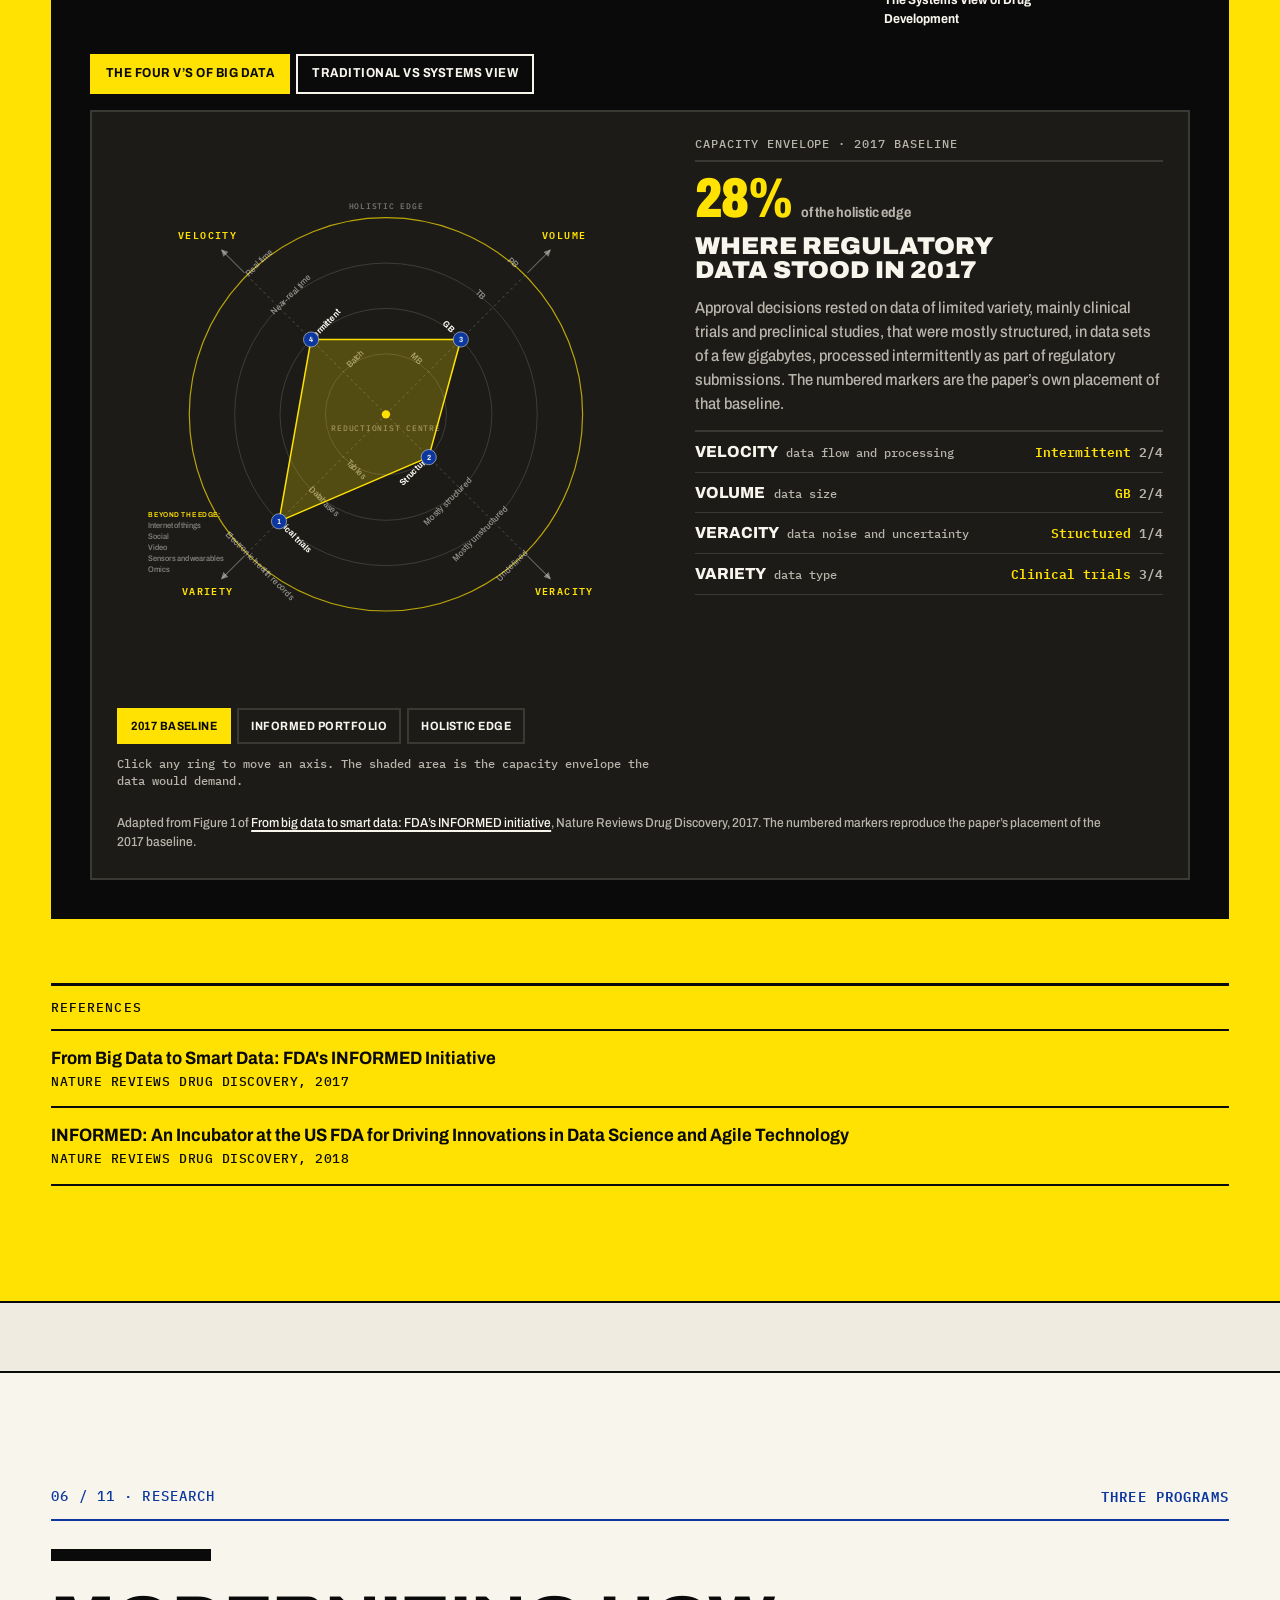
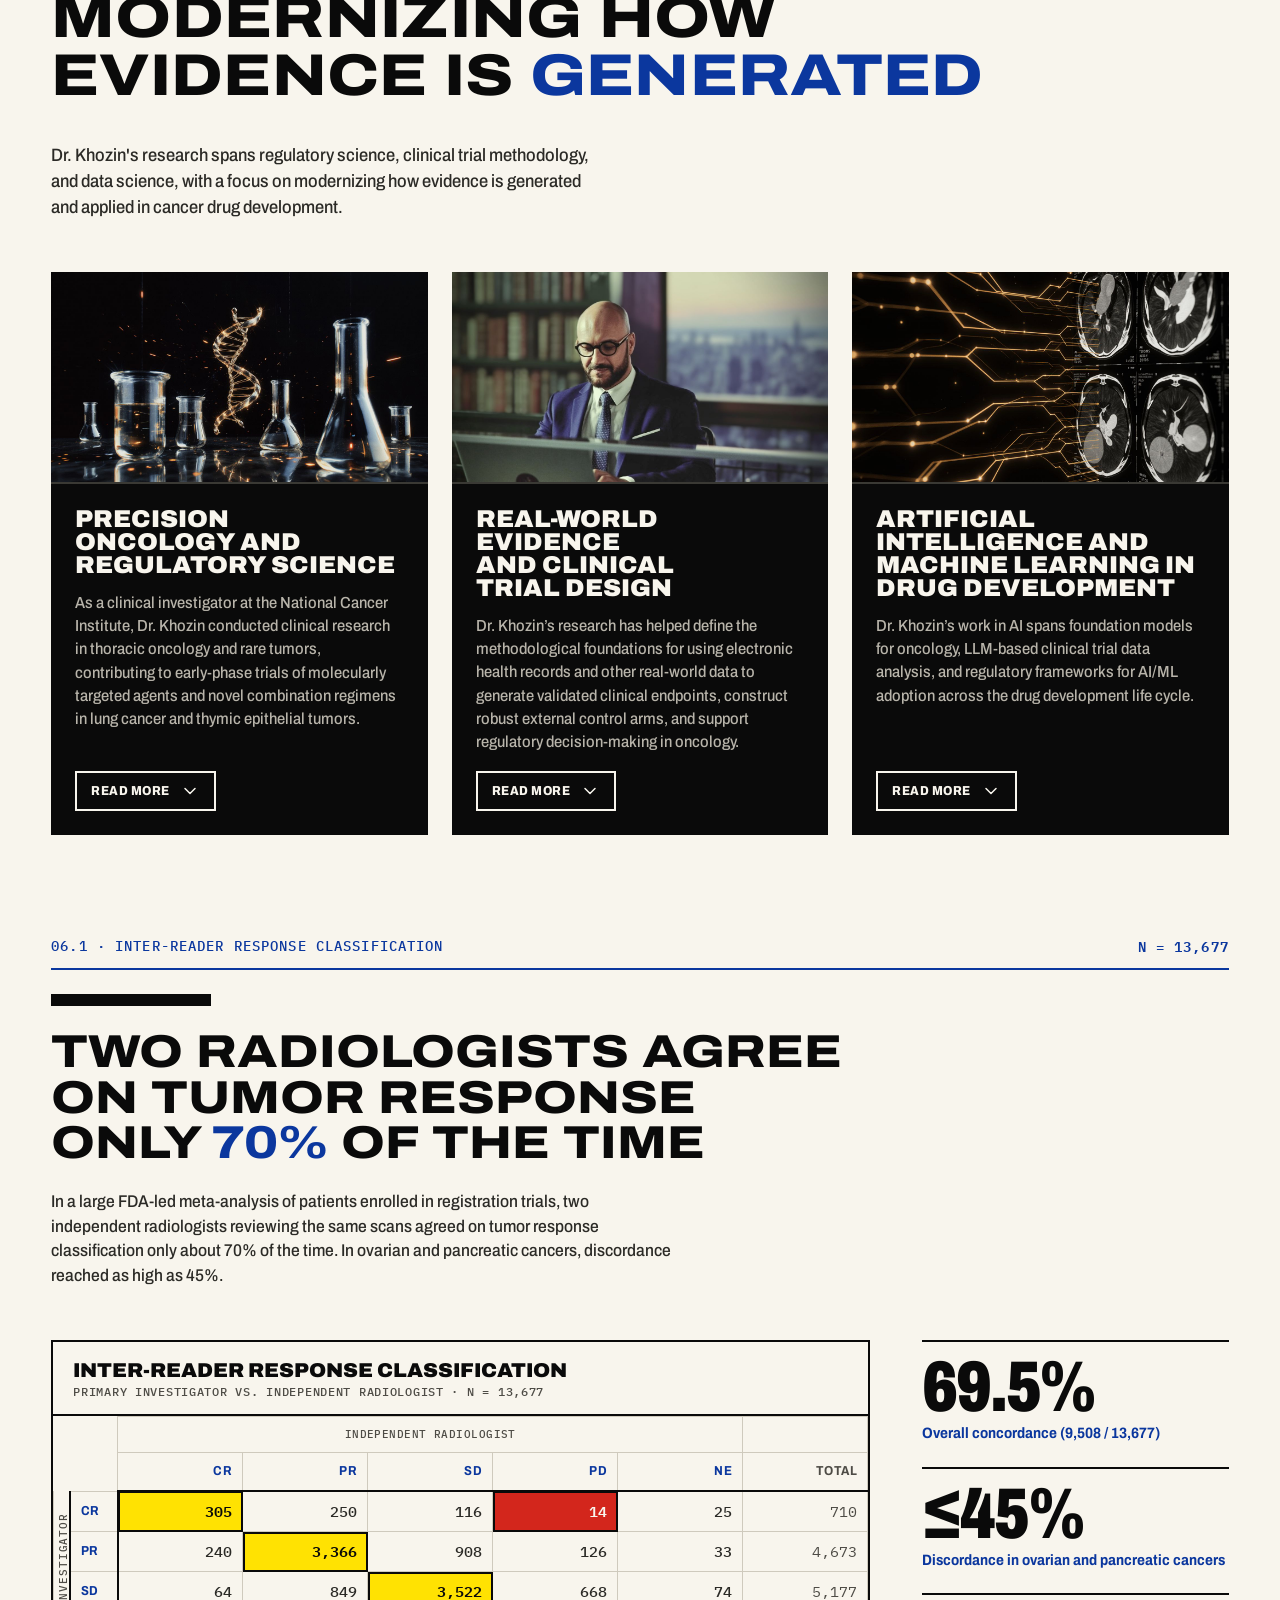
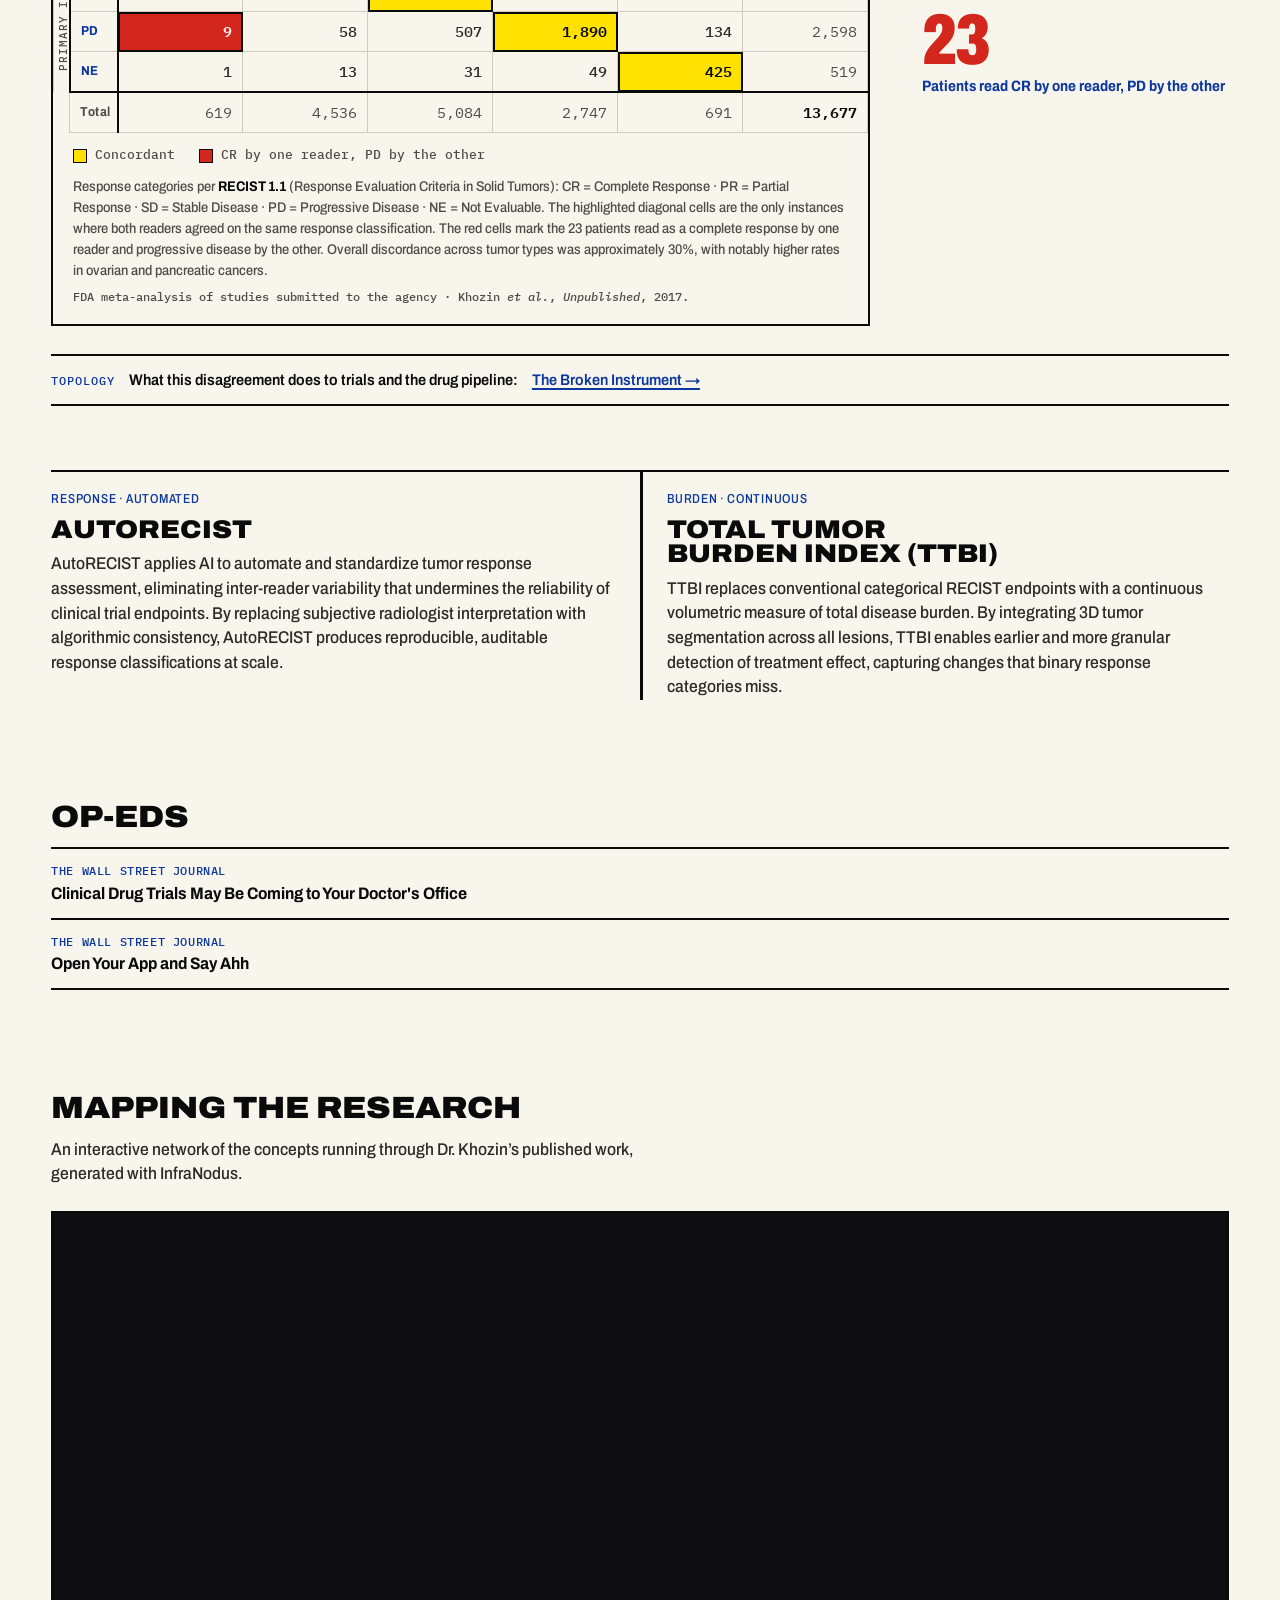
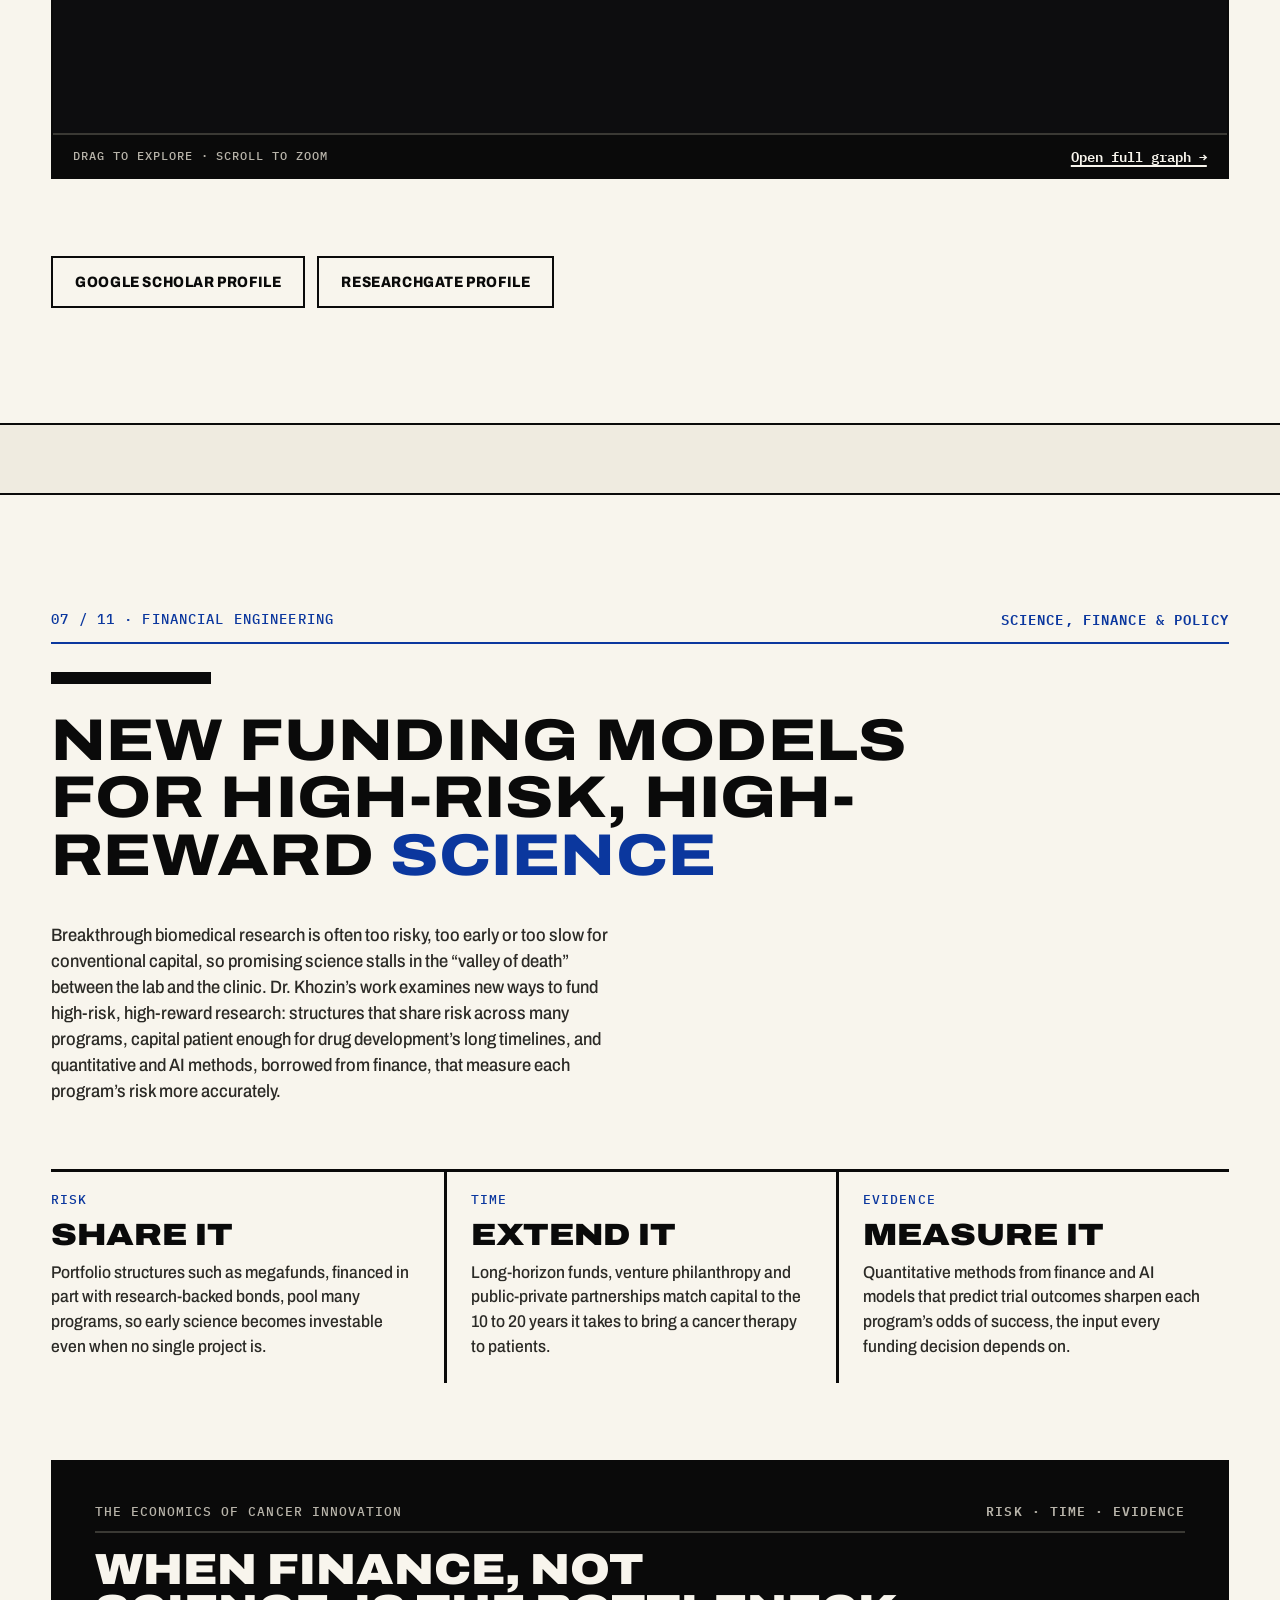
==== commit 7e0ad832: "Career heading: architecting precision medicine as a quantitative system Co-Authored-By: Claude Opus" ====
--- a/index.html
+++ b/index.html
@@ -384,7 +384,7 @@
     <div class="container">
       <div class="section-header">
         <div class="section-tag"><span class="section-label">04 / 11 &middot; Career</span><b>Present &rarr; training</b></div>
-        <h2 class="section-title">From the clinic to the FDA to <em>AI</em></h2>
+        <h2 class="section-title">Architecting precision medicine as a quantitative <em>system</em></h2>
       </div>
       <div class="timeline">
         <div class="timeline-item">
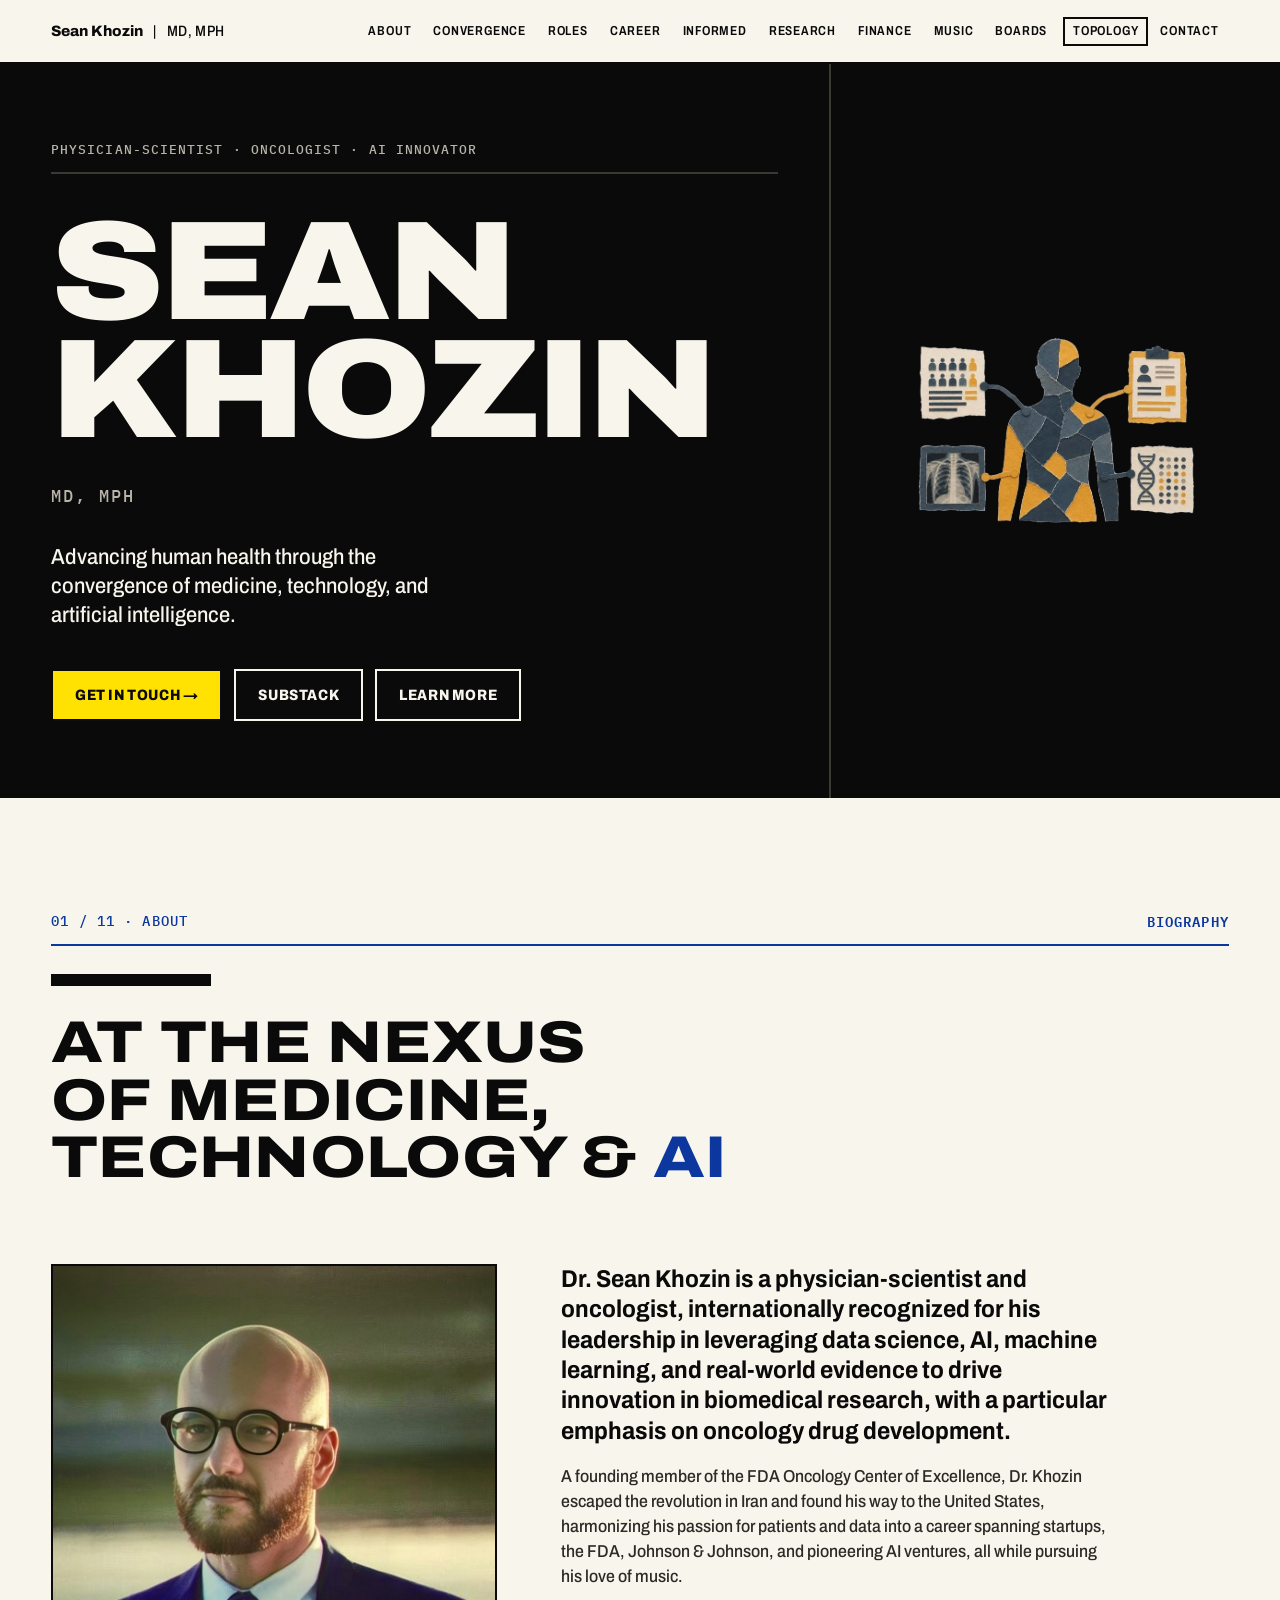
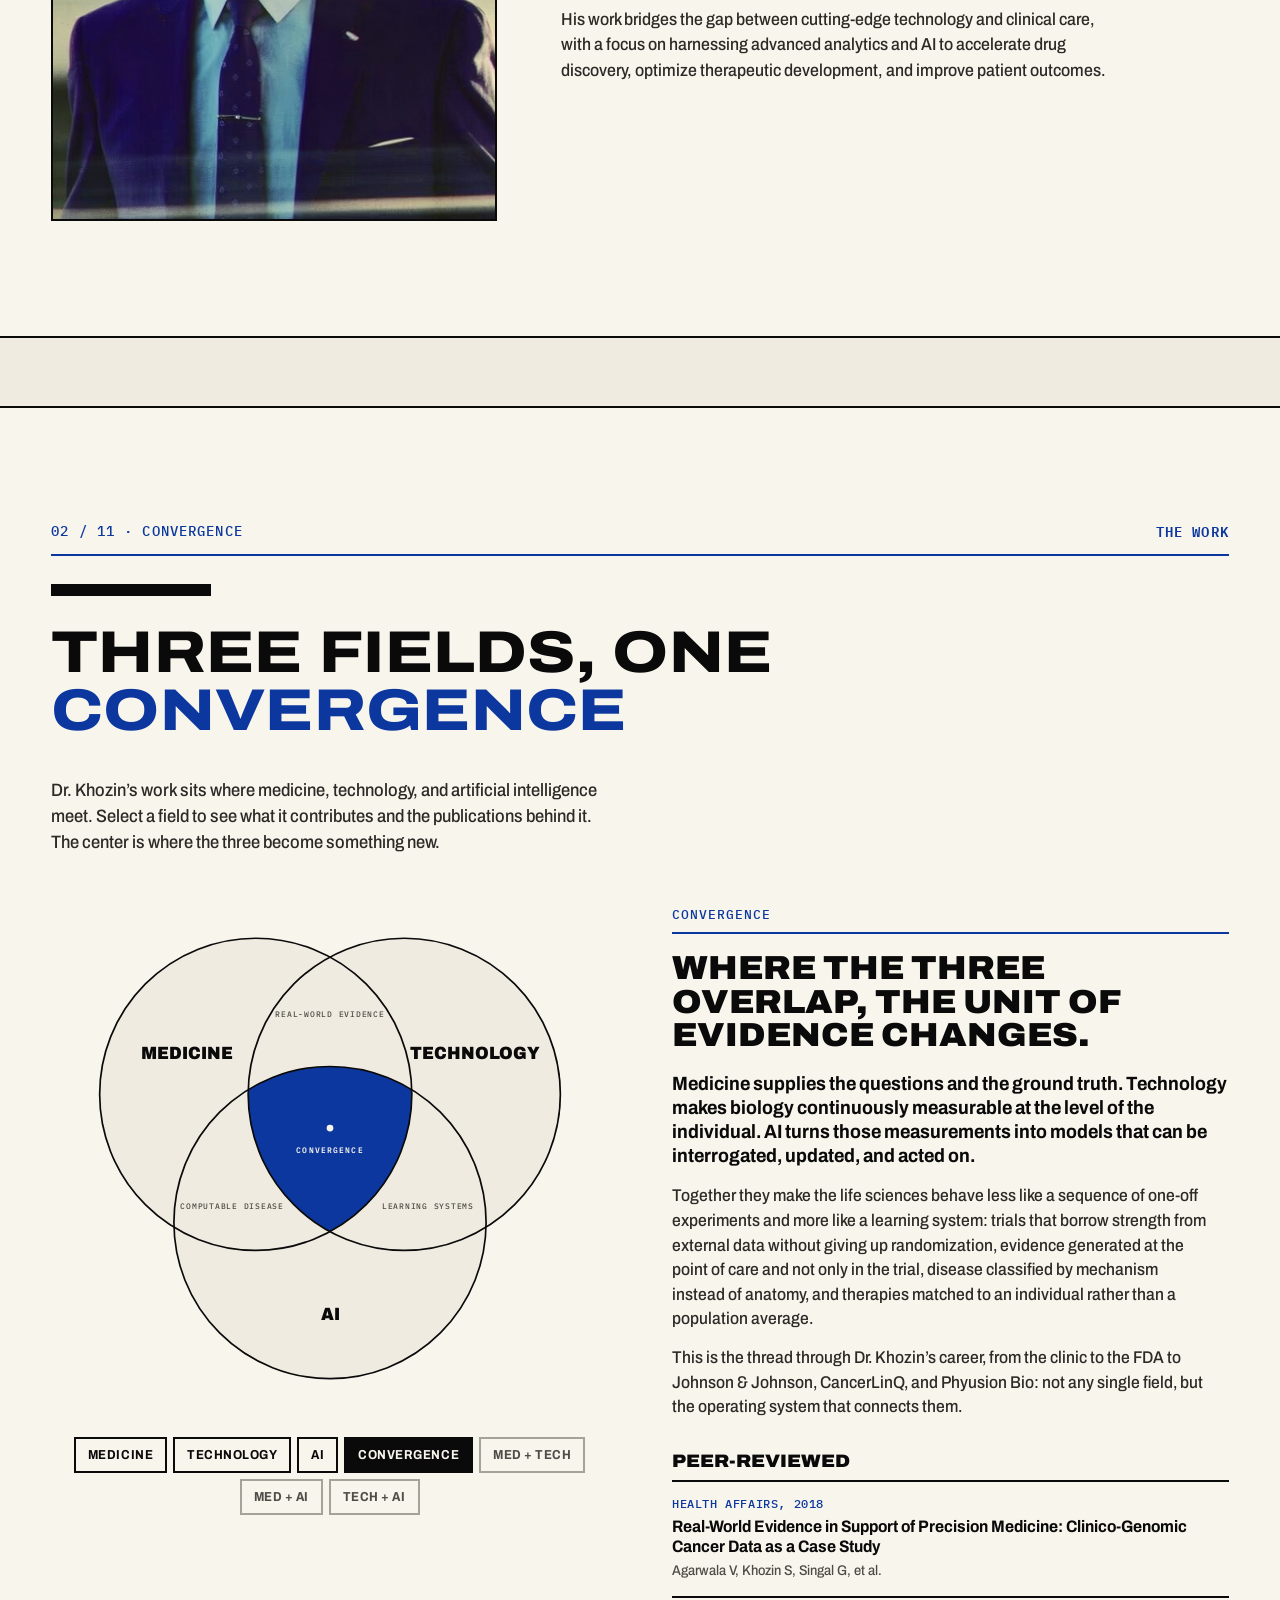
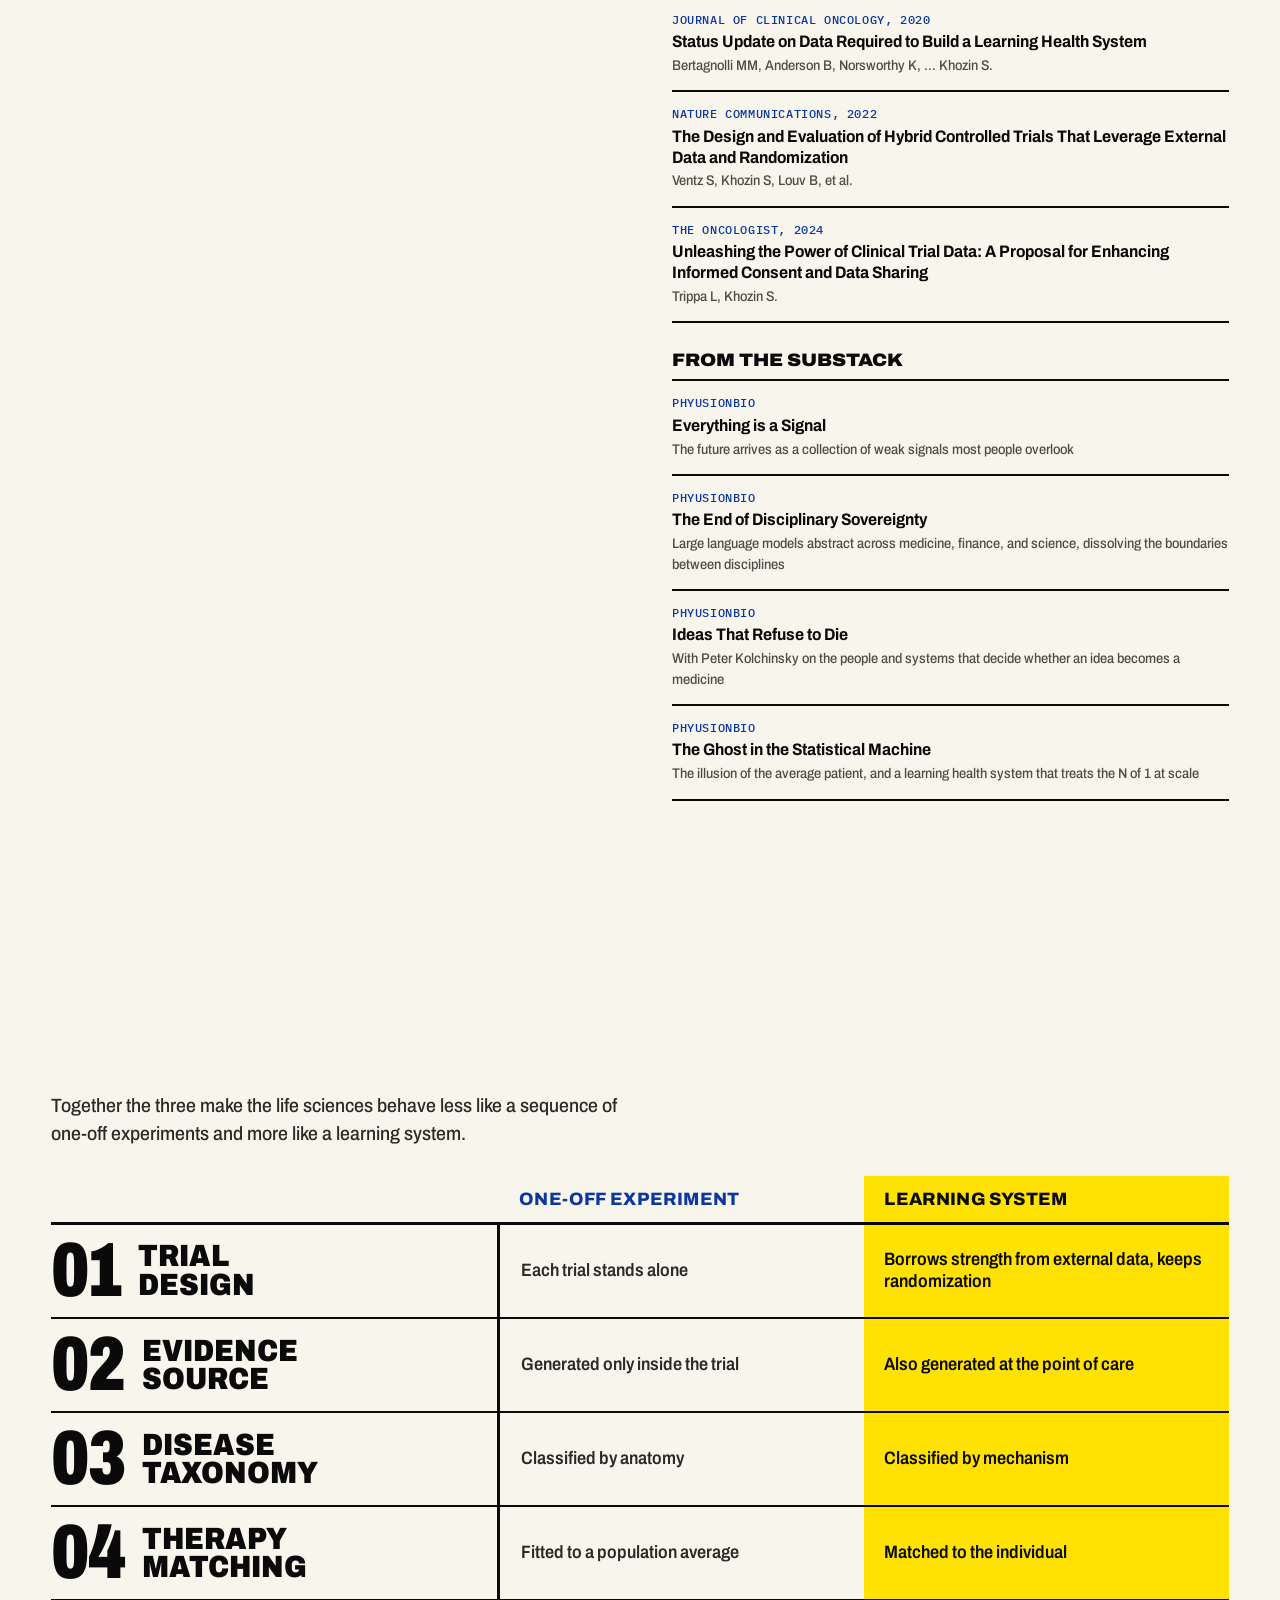
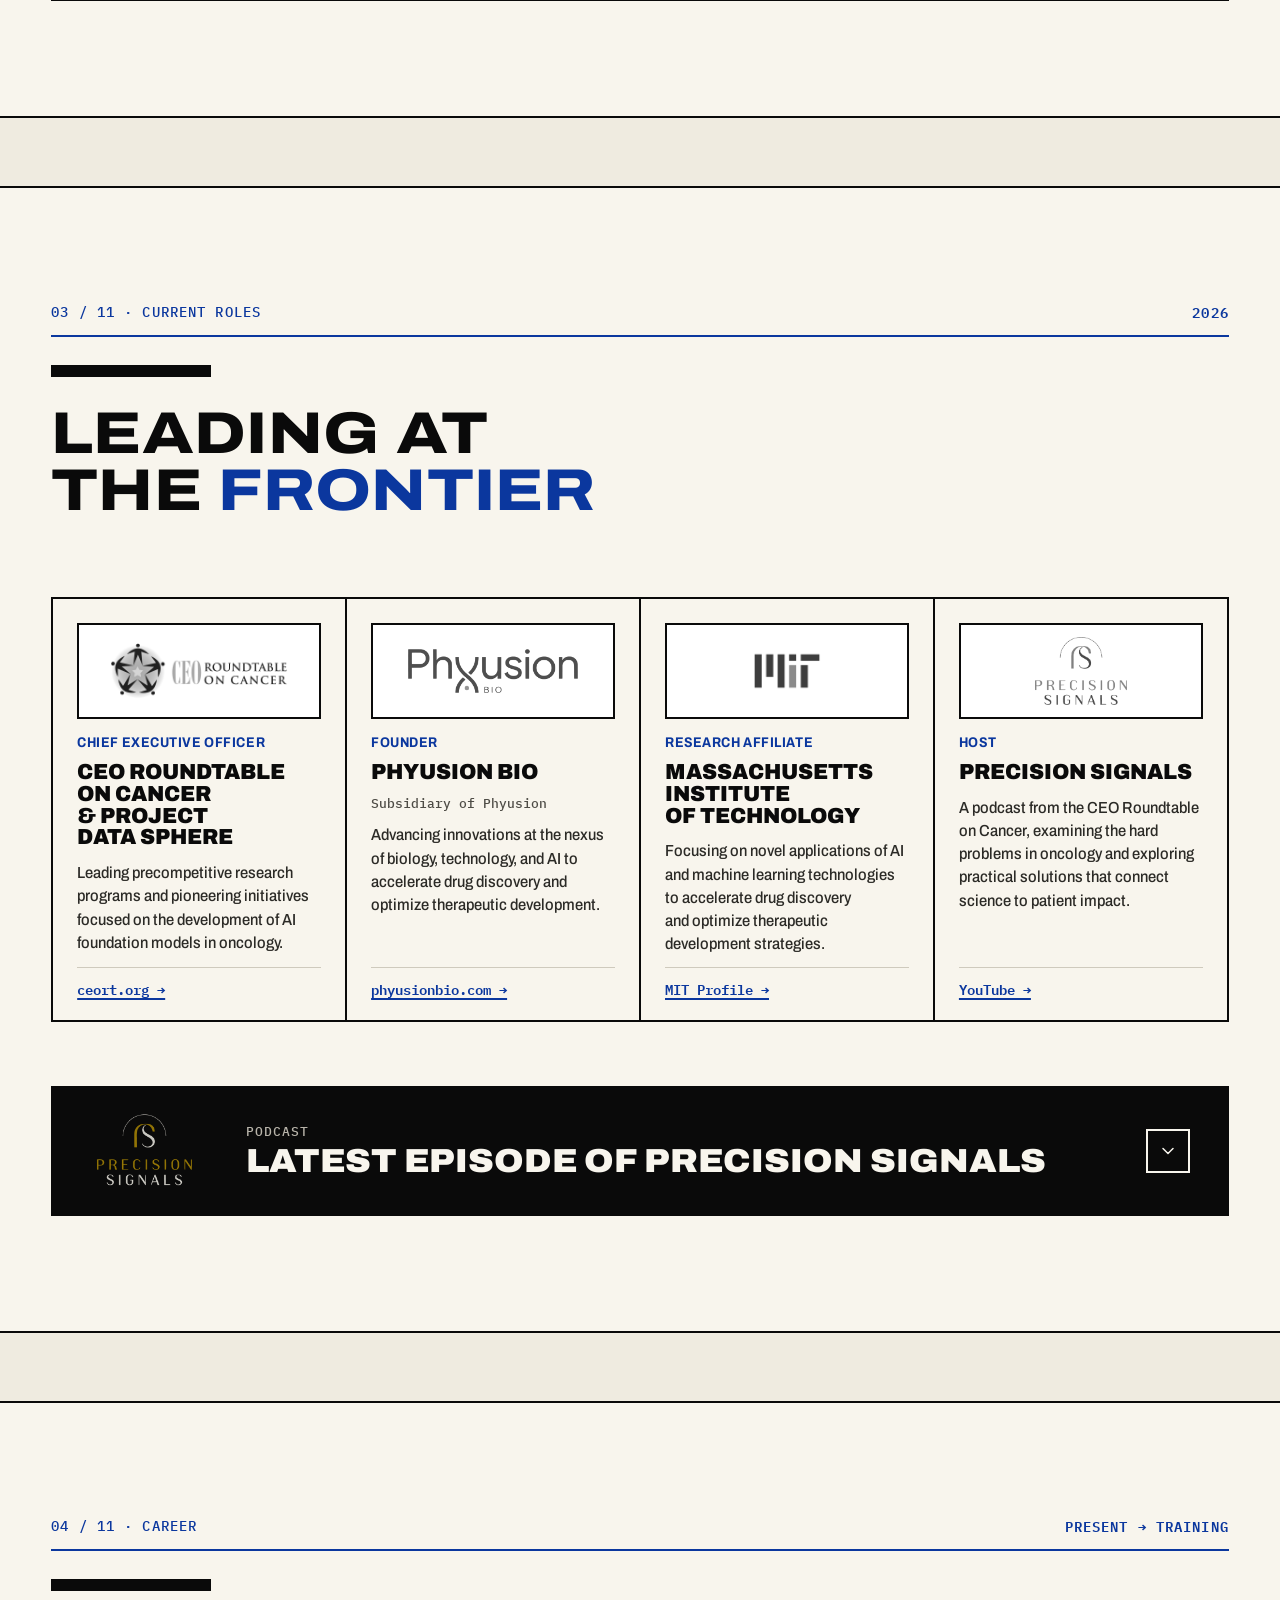
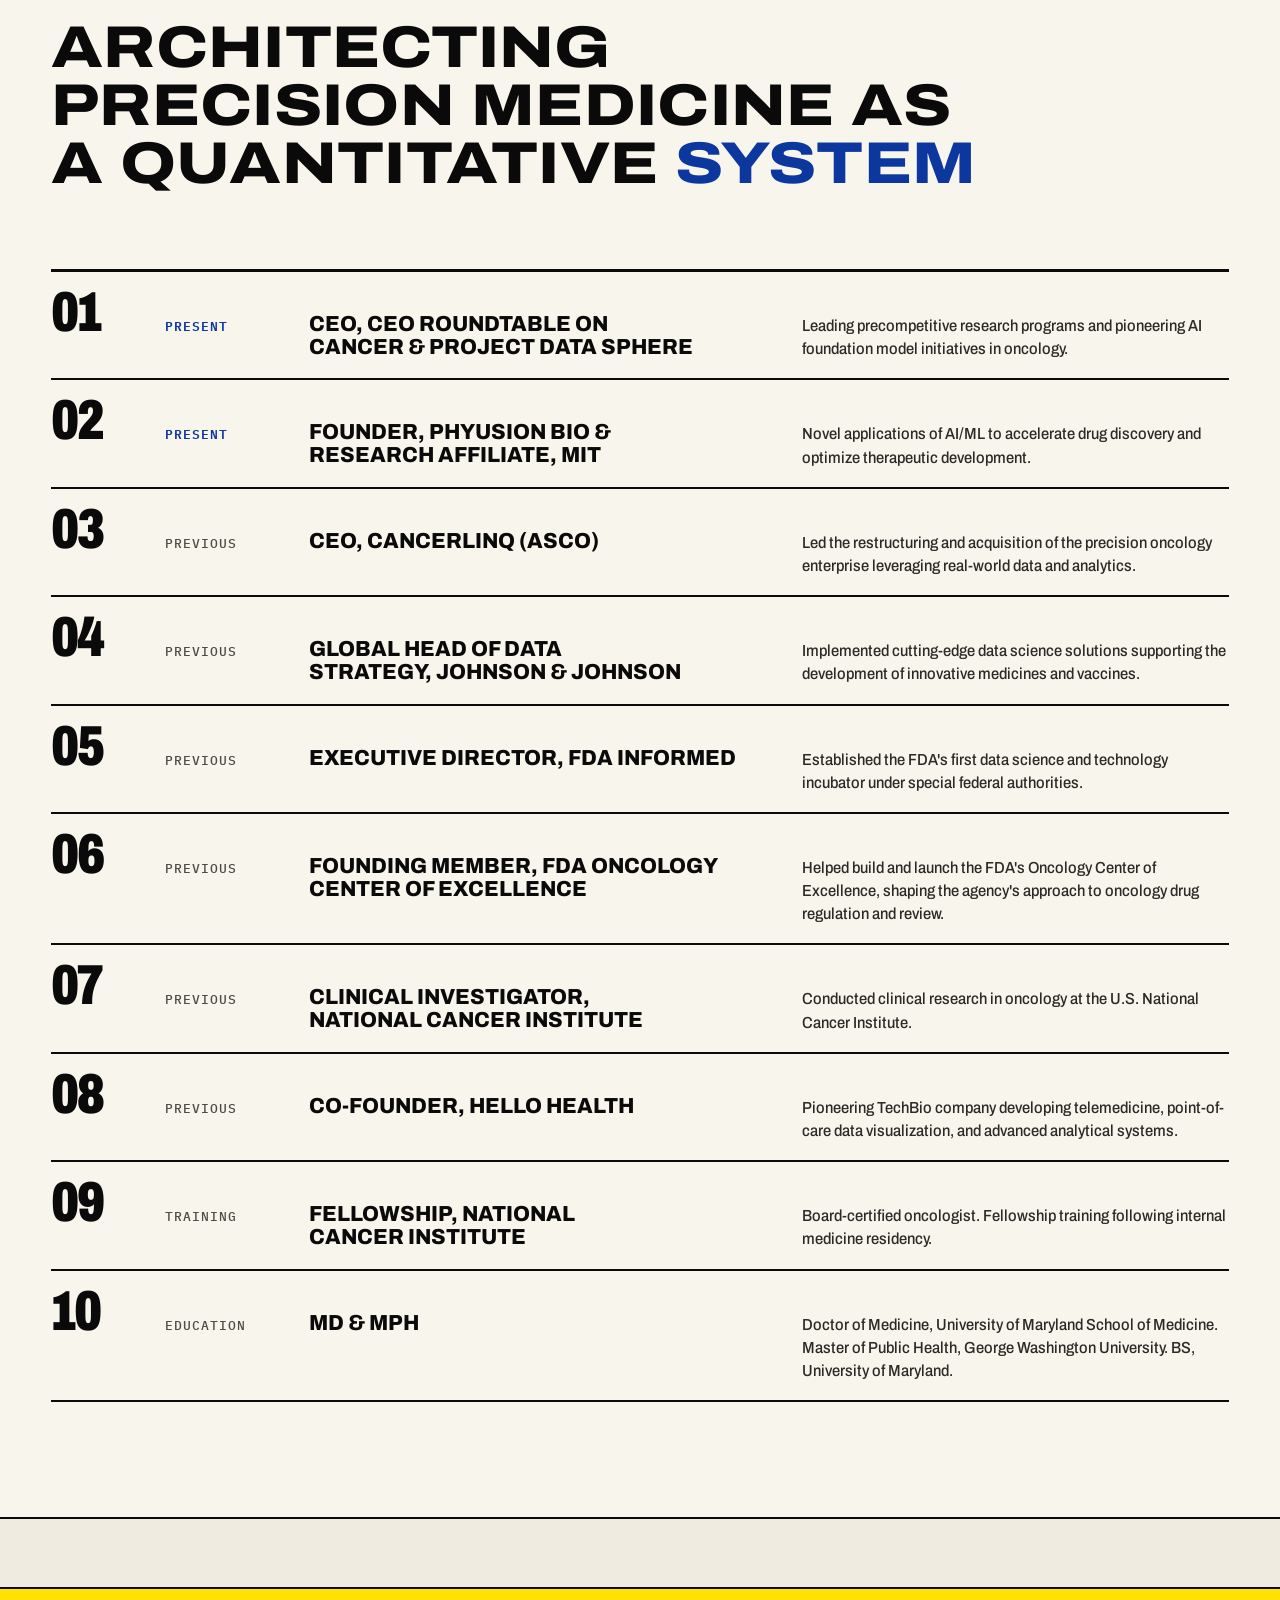
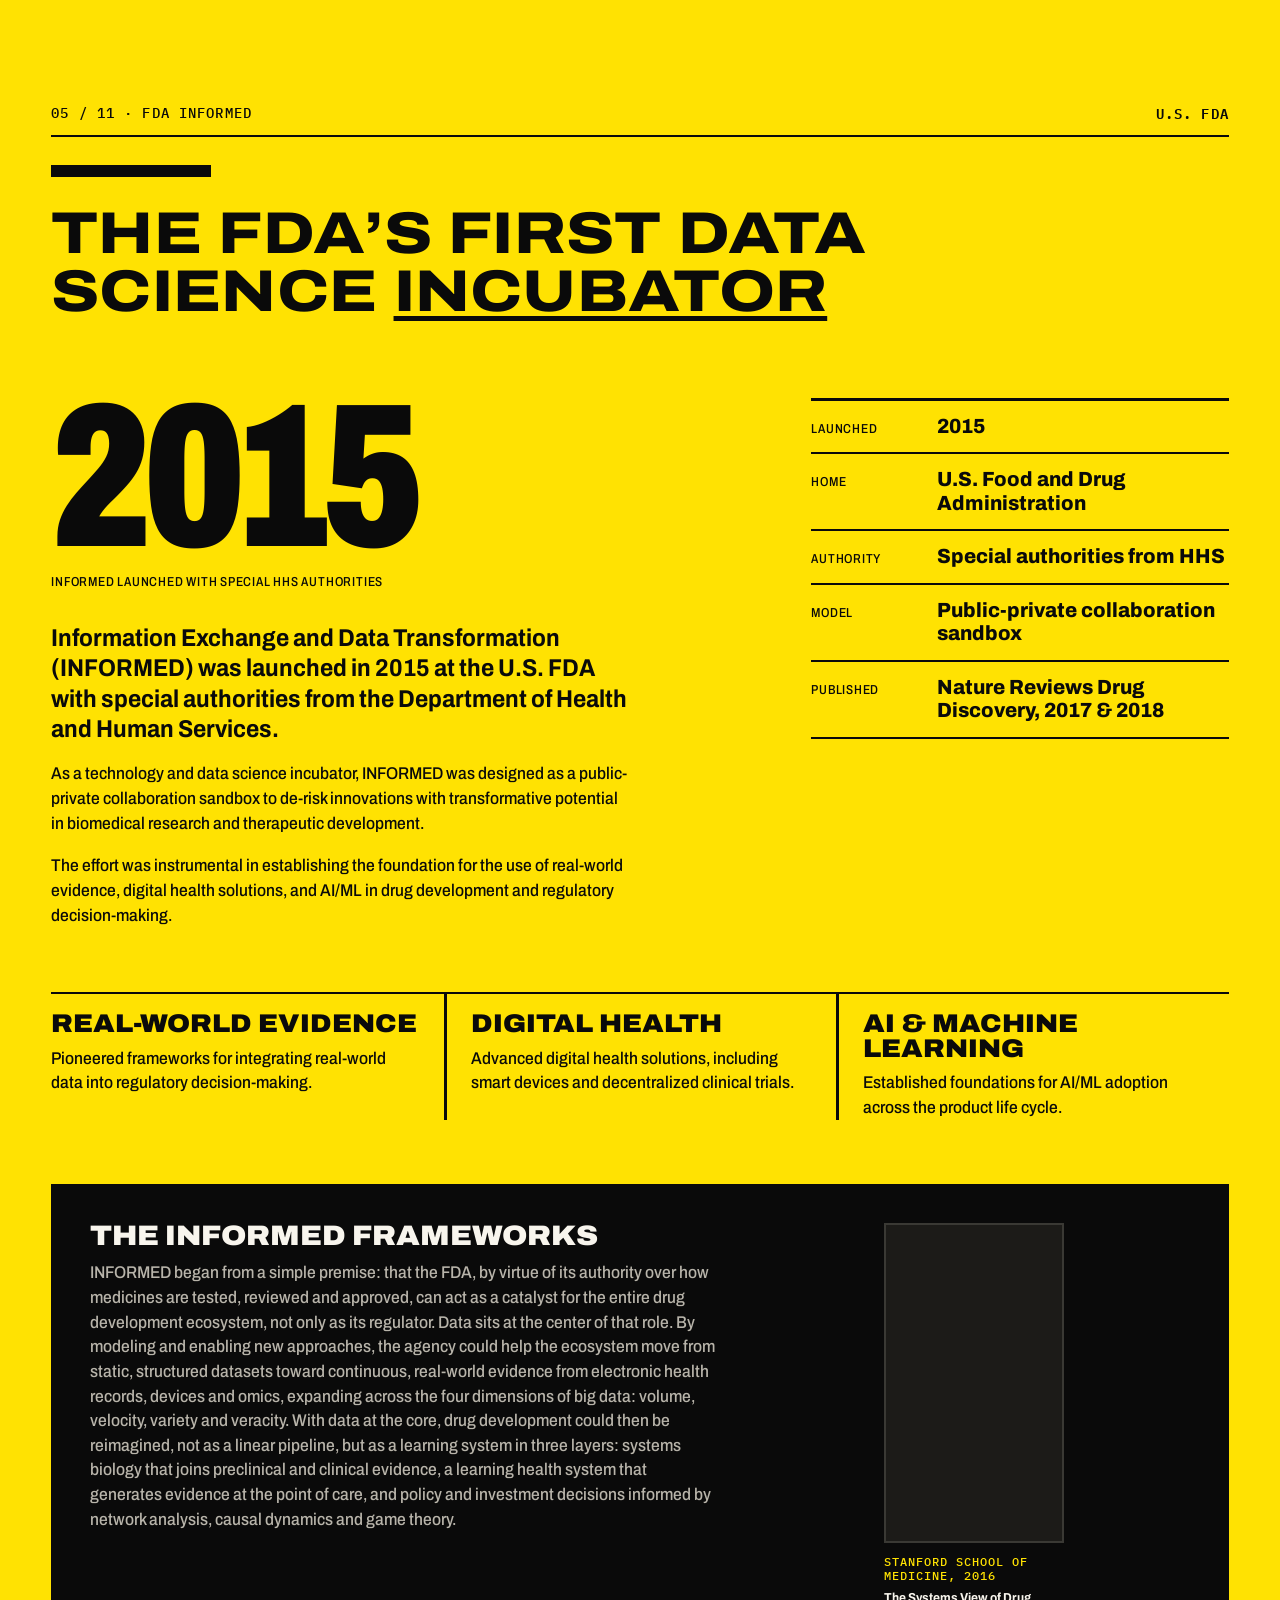
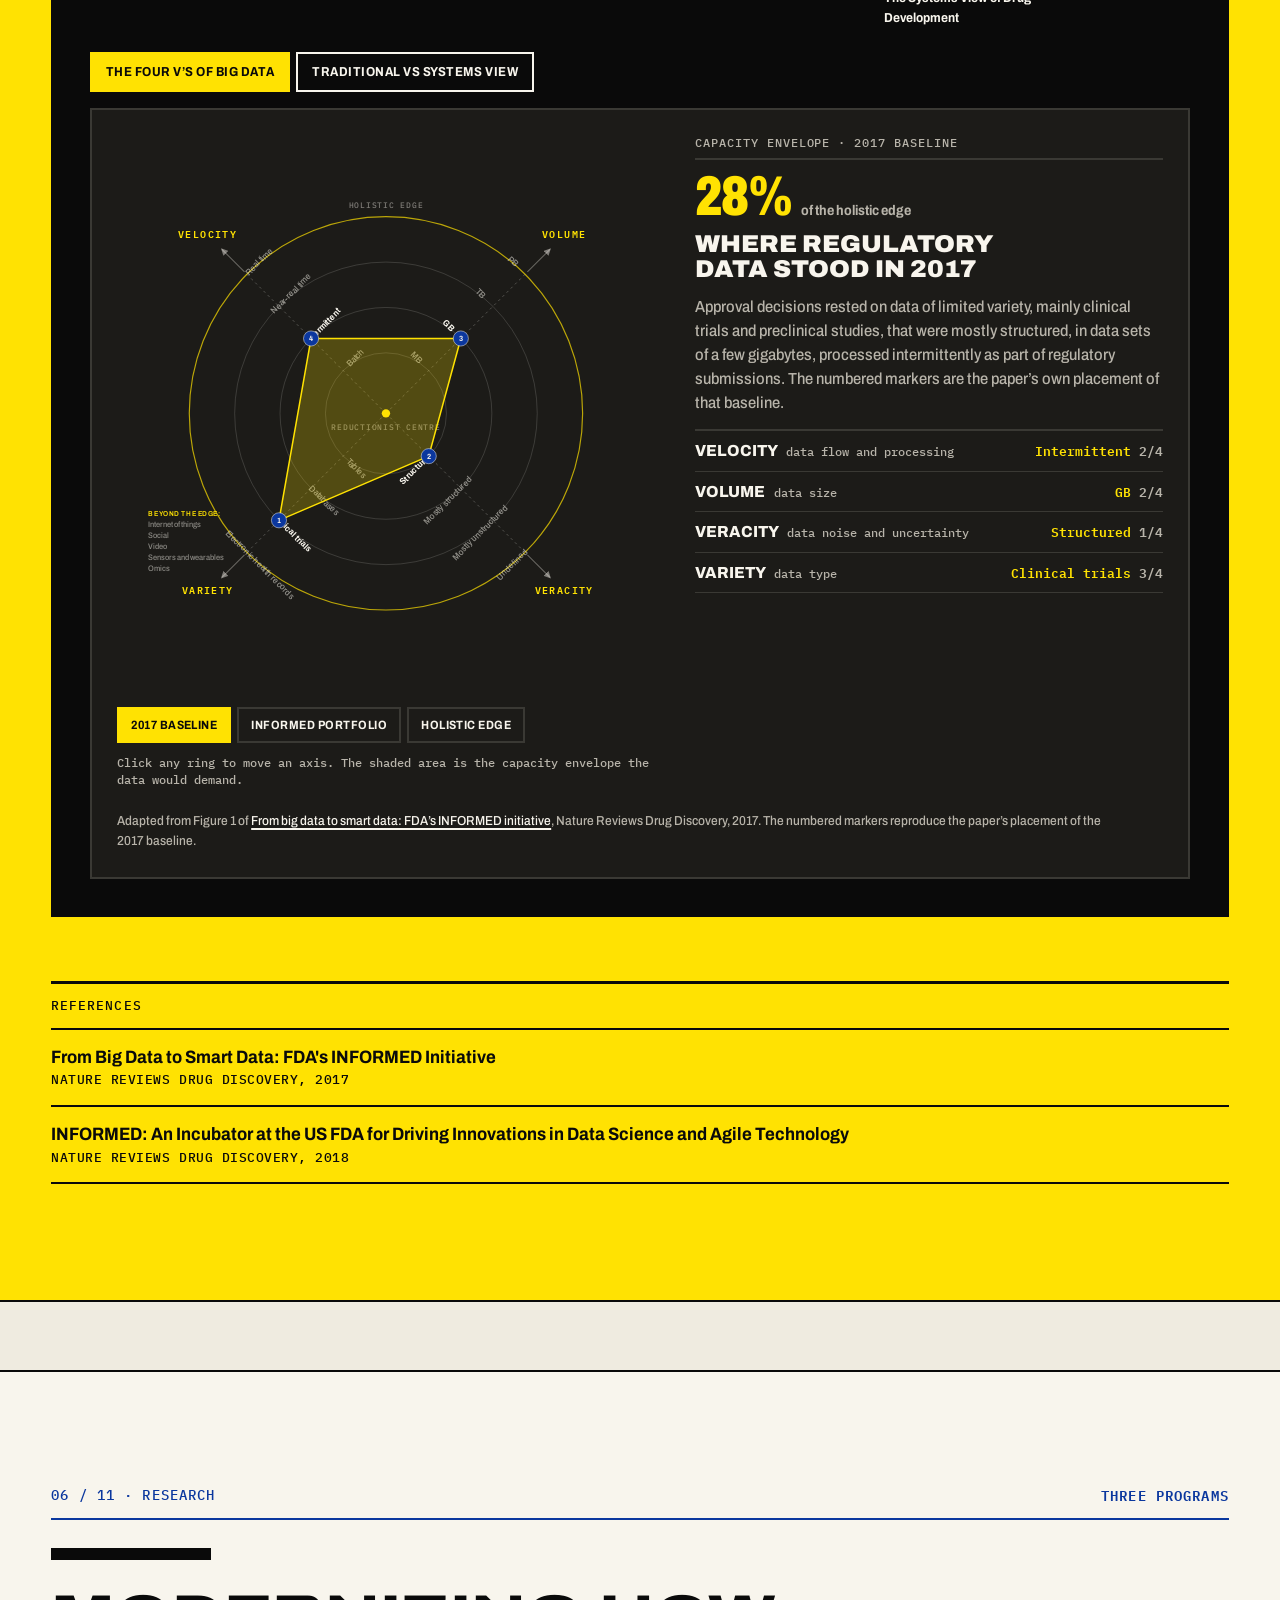
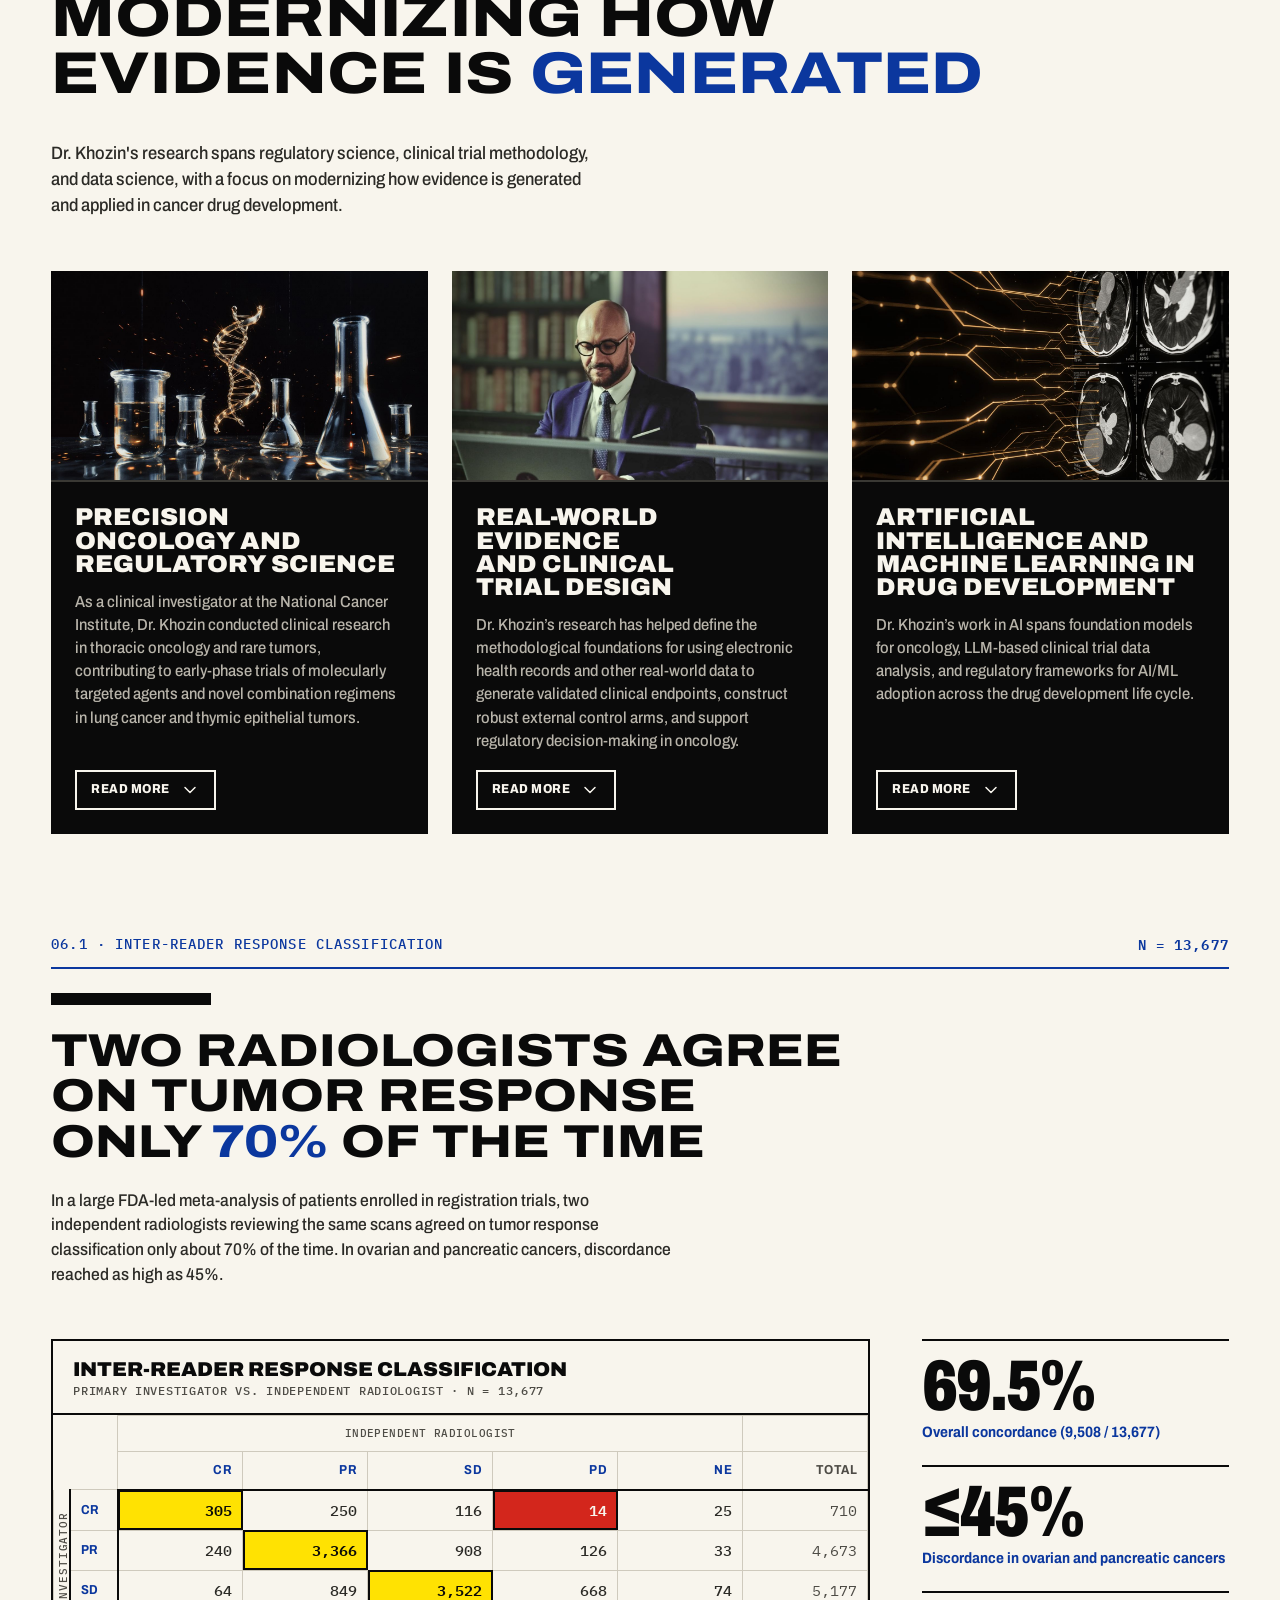
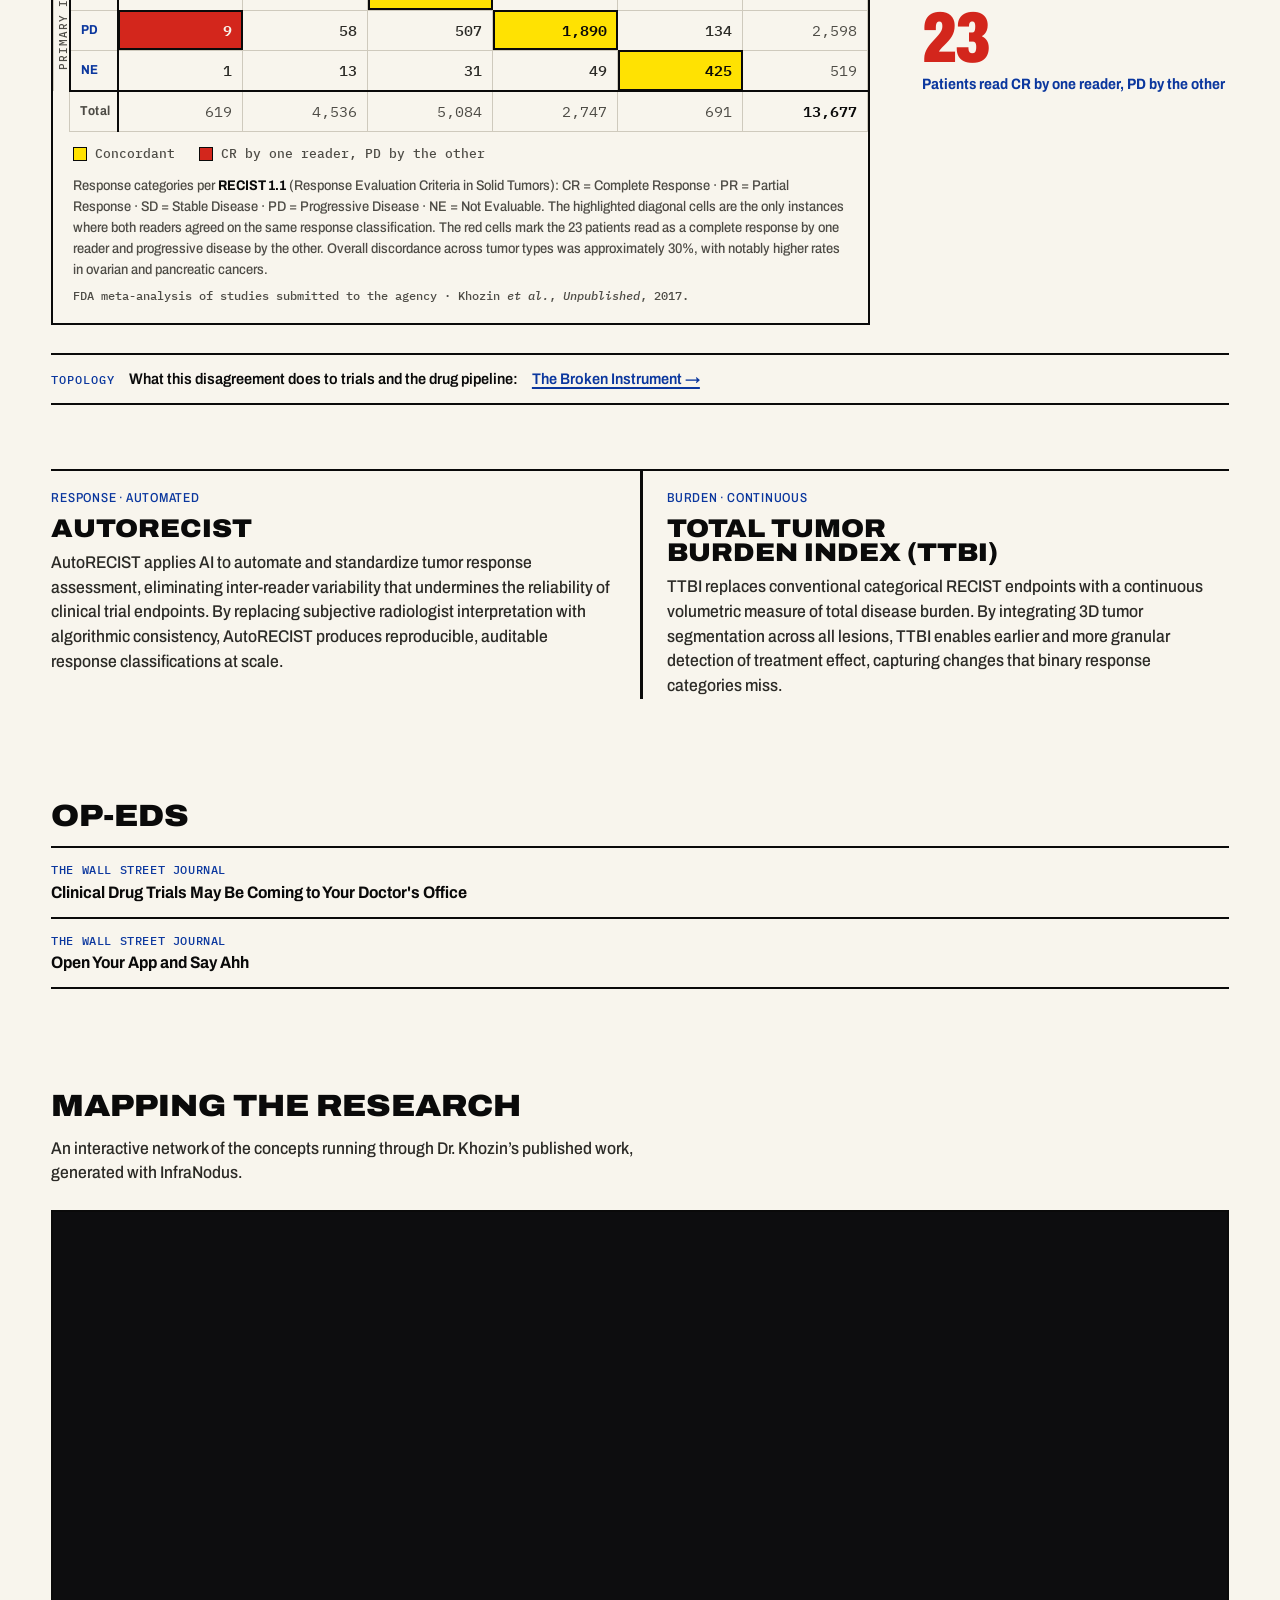
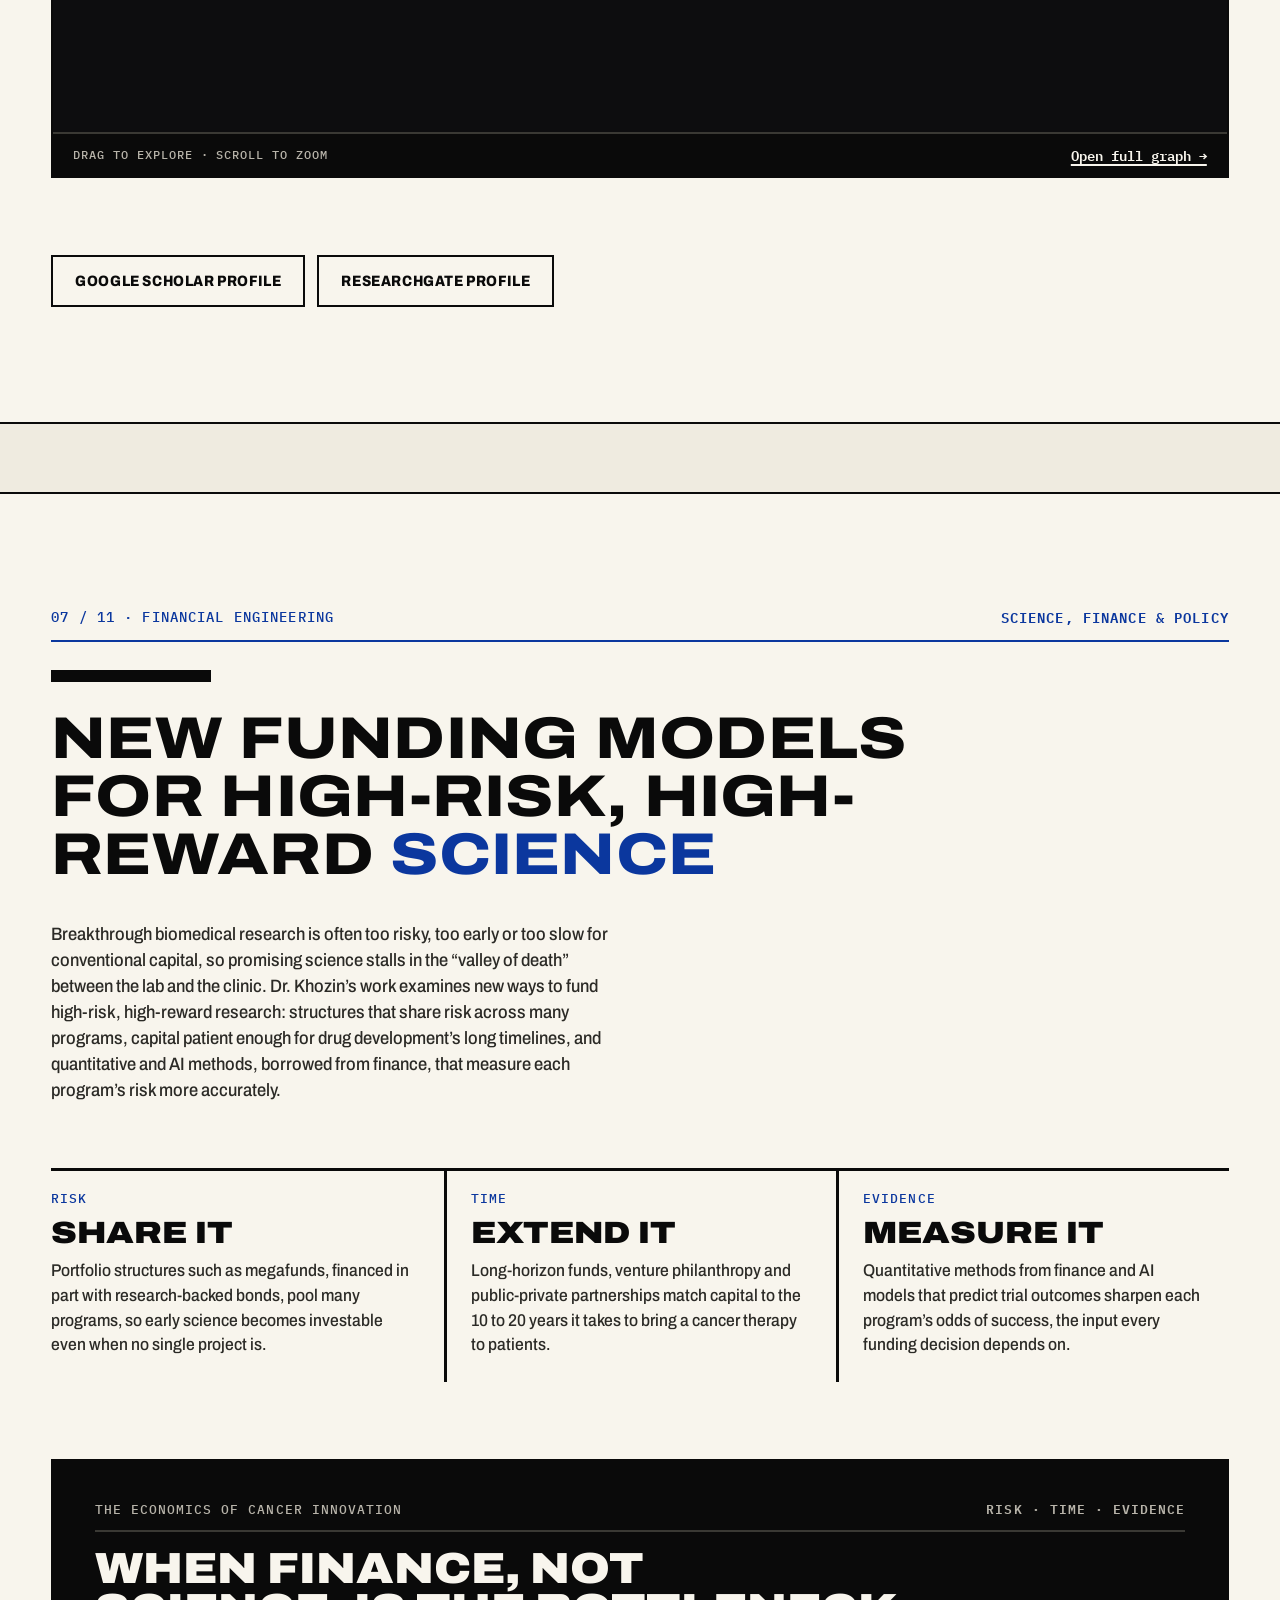
==== commit 6bbd546e: "About: remove the publication stats; Topology numerals widen their column to fit Co-Authored-By: Cla" ====
--- a/index.html
+++ b/index.html
@@ -102,7 +102,7 @@
   <link rel="preconnect" href="https://fonts.googleapis.com">
   <link rel="preconnect" href="https://fonts.gstatic.com" crossorigin>
   <link href="https://fonts.googleapis.com/css2?family=Archivo:ital,wdth,wght@0,62..125,100..900;1,62..125,100..900&family=IBM+Plex+Mono:wght@400;500;600&display=swap" rel="stylesheet">
-  <link rel="stylesheet" href="styles.css?v=68">
+  <link rel="stylesheet" href="styles.css?v=69">
 </head>
 <body>
   <!-- Navigation -->
@@ -168,20 +168,6 @@
             <p class="lead">Dr. Sean Khozin is a physician-scientist and oncologist, internationally recognized for his leadership in leveraging data science, AI, machine learning, and real-world evidence to drive innovation in biomedical research, with a particular emphasis on oncology drug development.</p>
             <p>A founding member of the FDA Oncology Center of Excellence, Dr. Khozin escaped the revolution in Iran and found his way to the United States, harmonizing his passion for patients and data into a career spanning startups, the FDA, Johnson &amp; Johnson, and pioneering AI ventures, all while pursuing his love of music.</p>
             <p>His work bridges the gap between cutting-edge technology and clinical care, with a focus on harnessing advanced analytics and AI to accelerate drug discovery, optimize therapeutic development, and improve patient outcomes.</p>
-          </div>
-          <div class="about-highlights">
-            <div class="highlight-card">
-              <div class="highlight-number">100+</div>
-              <div class="highlight-label">Publications</div>
-            </div>
-            <div class="highlight-card">
-              <div class="highlight-number">6,000+</div>
-              <div class="highlight-label">Citations</div>
-            </div>
-            <div class="highlight-card">
-              <div class="highlight-number">36+</div>
-              <div class="highlight-label">h-Index</div>
-            </div>
           </div>
         </div>
       </div>
@@ -1543,7 +1529,7 @@
     </div>
   </footer>
 
-  <script src="script.js?v=41"></script>
+  <script src="script.js?v=42"></script>
   <script src="neural-network.js?v=33"></script>
   <script src="convergence.js?v=6"></script>
   <script src="informed.js?v=2"></script>
--- a/styles.css
+++ b/styles.css
@@ -201,15 +201,6 @@
 .about-photo-frame img { width: 100%; height: 100%; object-fit: cover; object-position: 50% 20%; }
 .about-body { min-width: 0; }
 .about-text { display: grid; gap: 18px; max-width: 62ch; font-size: clamp(17px, 1.35vw, 19px); }
-.about-highlights { display: grid; grid-template-columns: repeat(3, minmax(0, 1fr)); margin-top: clamp(32px, 4vw, 56px); }
-.highlight-card { display: grid; gap: 8px; align-content: start; padding: 16px 20px 0 0; border-top: 2px solid var(--ink); min-width: 0; container-type: inline-size; }
-.highlight-card + .highlight-card { border-left: 3px solid var(--ink); padding-left: 20px; }
-.highlight-number {
-  font: 900 clamp(48px, 5.6vw, 92px)/.82 var(--font-display); font-stretch: 72%; letter-spacing: -.03em;
-  color: var(--ink); font-variant-numeric: tabular-nums;
-}
-.highlight-number { font-size: min(clamp(48px, 5.6vw, 92px), 27cqi); white-space: nowrap; }
-.highlight-label { font: 700 15px/1.15 var(--font-display); font-stretch: 88%; color: var(--cobalt); }
 
 /* --- Convergence (Venn) --- */
 .convergence-lead { max-width: 62ch; margin: calc(-1 * clamp(16px, 3vw, 40px)) 0 clamp(32px, 4vw, 56px); font-size: clamp(17px, 1.4vw, 20px); }
@@ -919,8 +910,6 @@
 @media (max-width: 560px) {
   :root { --nav-h: 60px; }
   .hero-eyebrow b, .section-tag b, .section-runner-tag { display: none; }
-  .about-highlights { grid-template-columns: minmax(0, 1fr); }
-  .highlight-card + .highlight-card { border-left: 0; padding-left: 0; margin-top: 16px; }
   .roles-grid, .boards-grid { grid-template-columns: minmax(0, 1fr); }
   .board-item:nth-child(2n) { border-left: 0; padding-left: 0; }
   .compare-table td { padding: 10px 12px; font-size: 15px; }
@@ -941,7 +930,7 @@
 .theme-list { list-style: none; border-top: 3px solid var(--ink); }
 .theme-list li { border-bottom: 2px solid var(--ink); }
 .theme-row {
-  display: grid; grid-template-columns: clamp(64px, 7vw, 112px) minmax(0, 1fr) auto; gap: 0 24px; align-items: center;
+  display: grid; grid-template-columns: minmax(clamp(64px, 7vw, 112px), max-content) minmax(0, 1fr) auto; gap: 0 24px; align-items: center;
   padding: clamp(18px, 2vw, 28px) 0; color: var(--ink); text-decoration: none;
 }
 .theme-row:hover { background: var(--signal); color: var(--ink); }
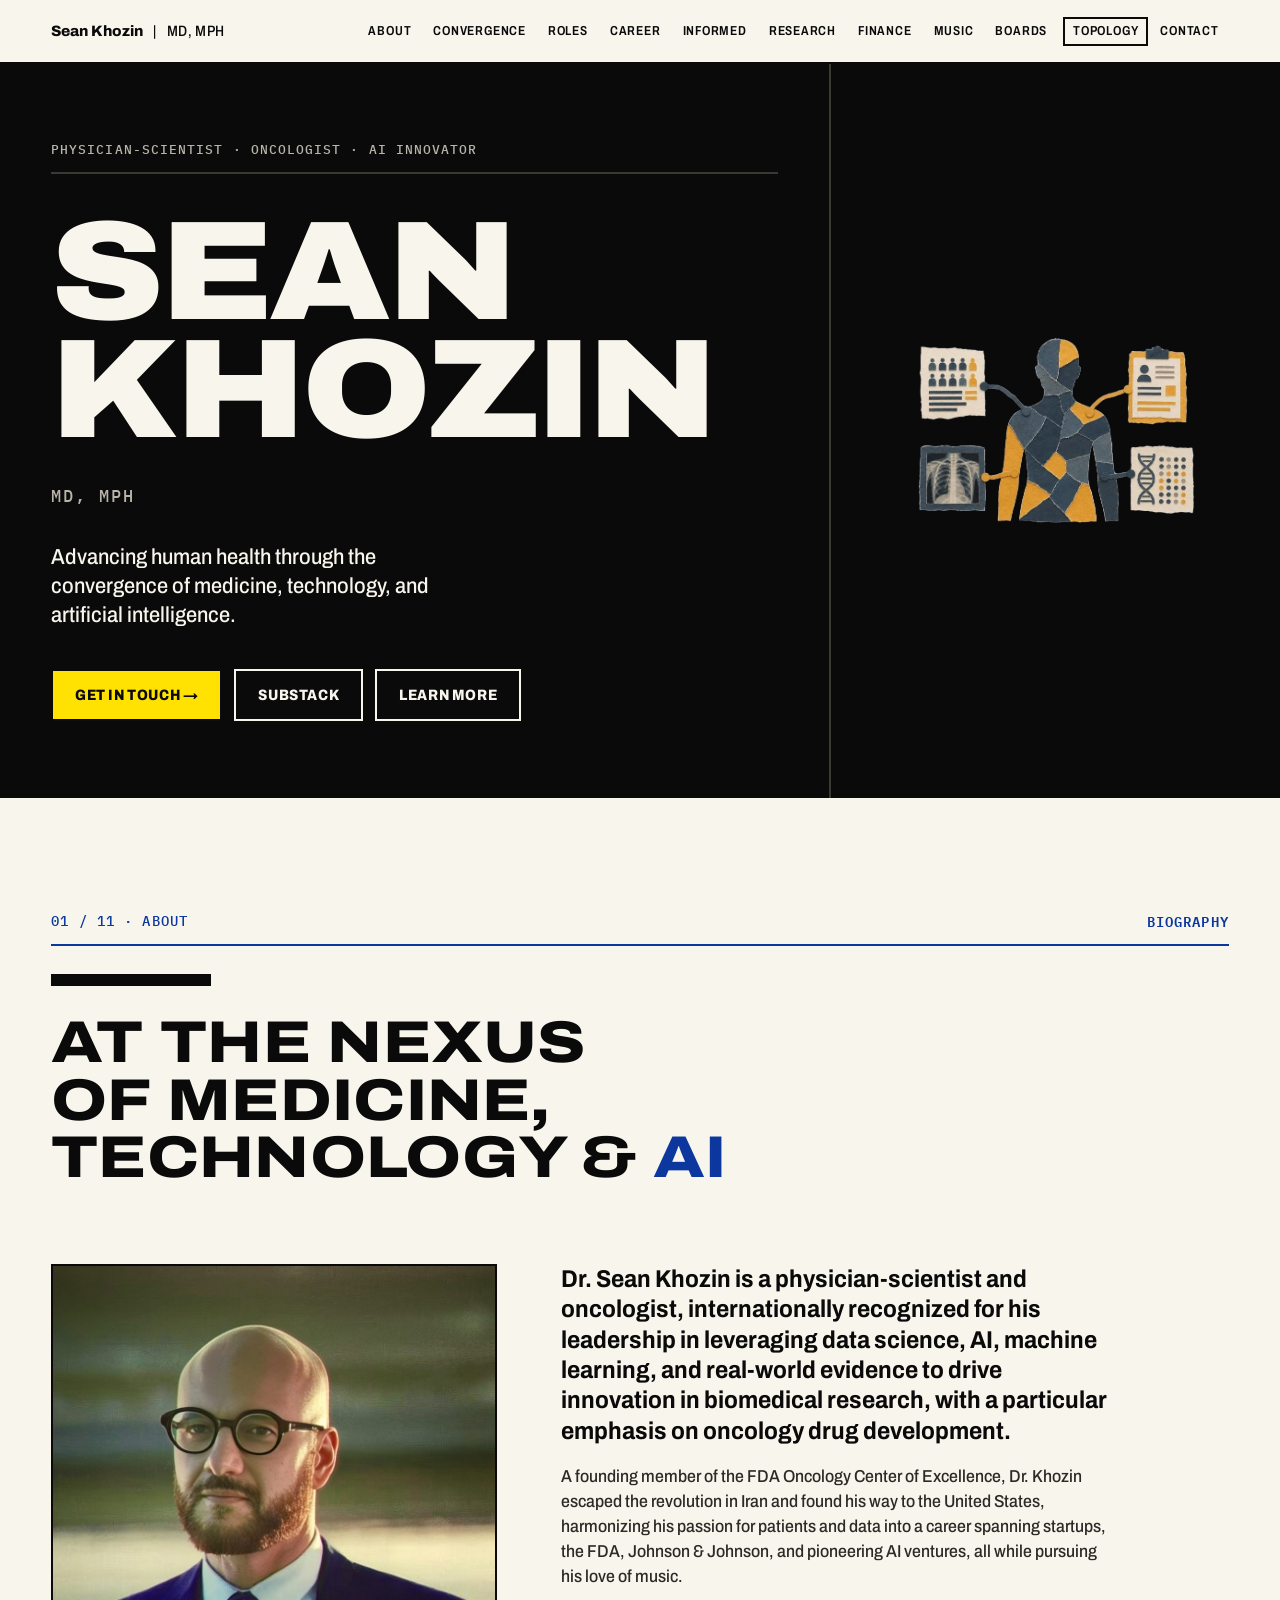
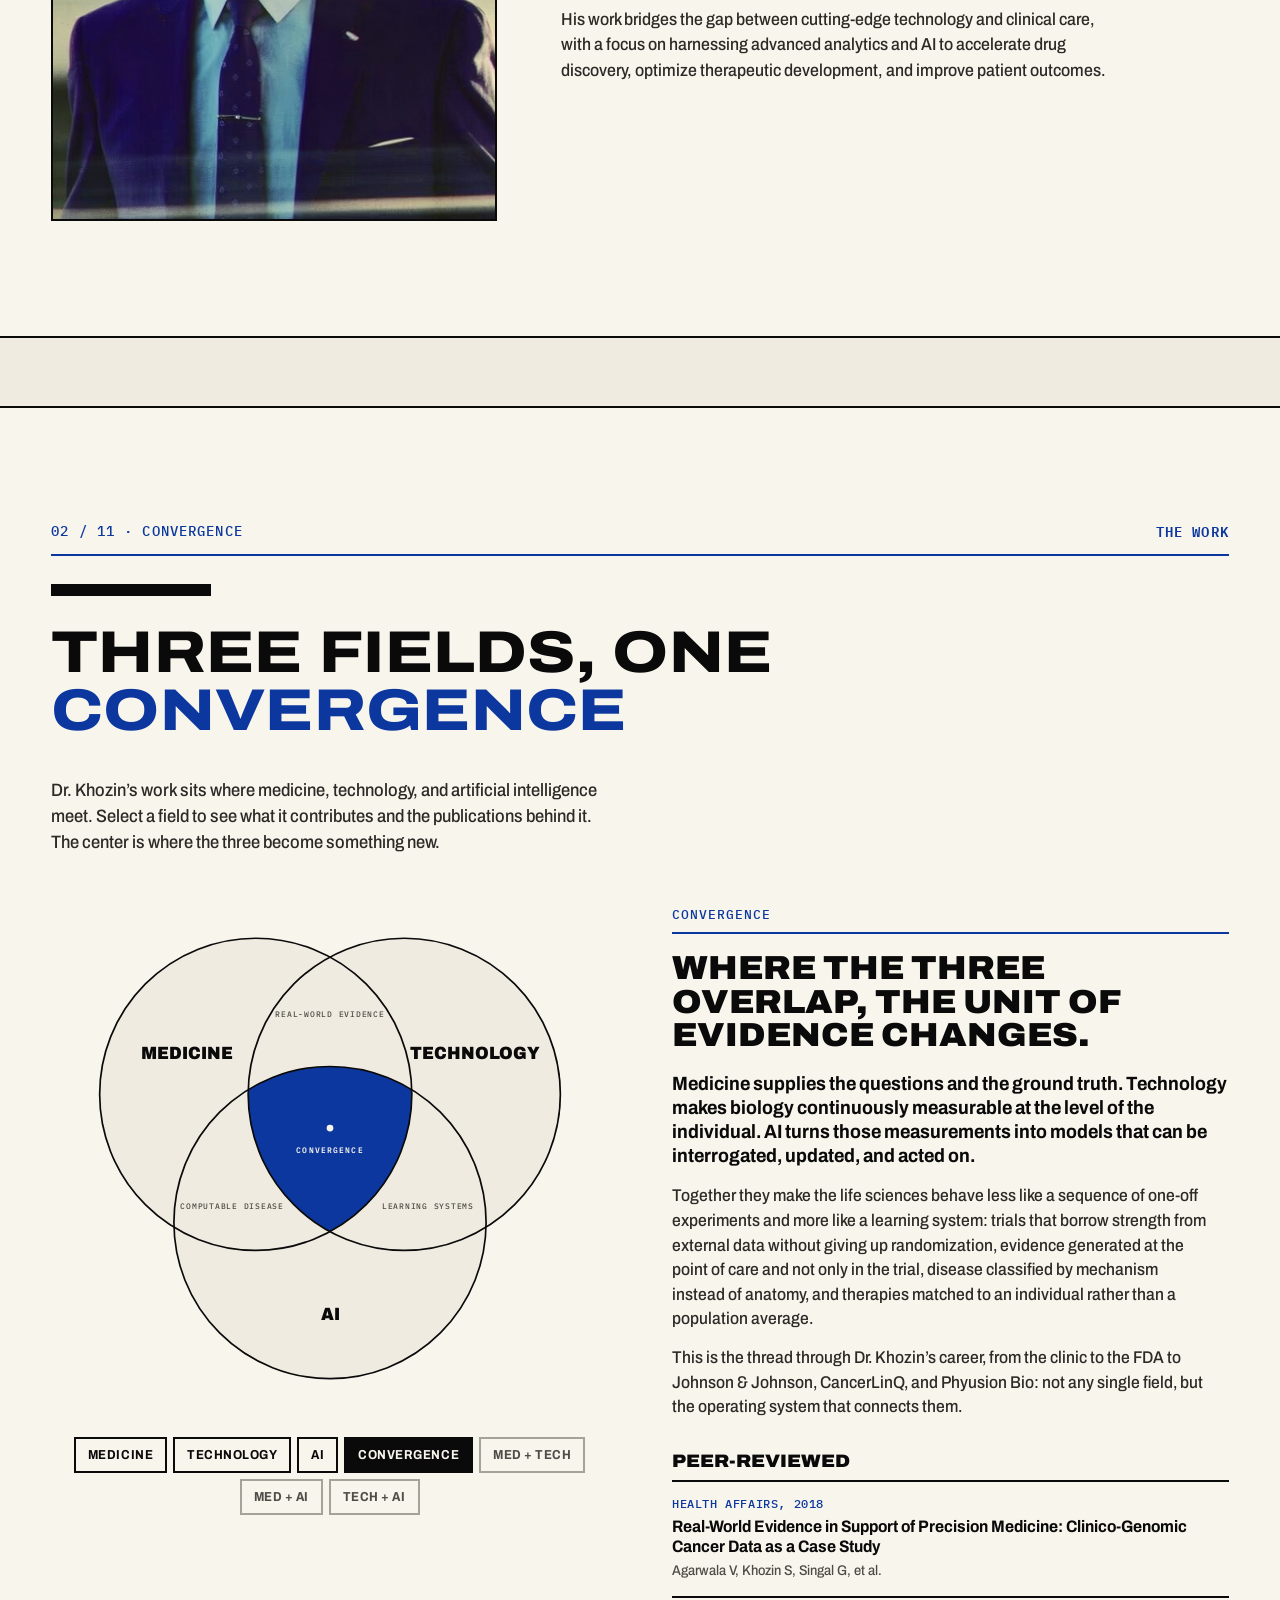
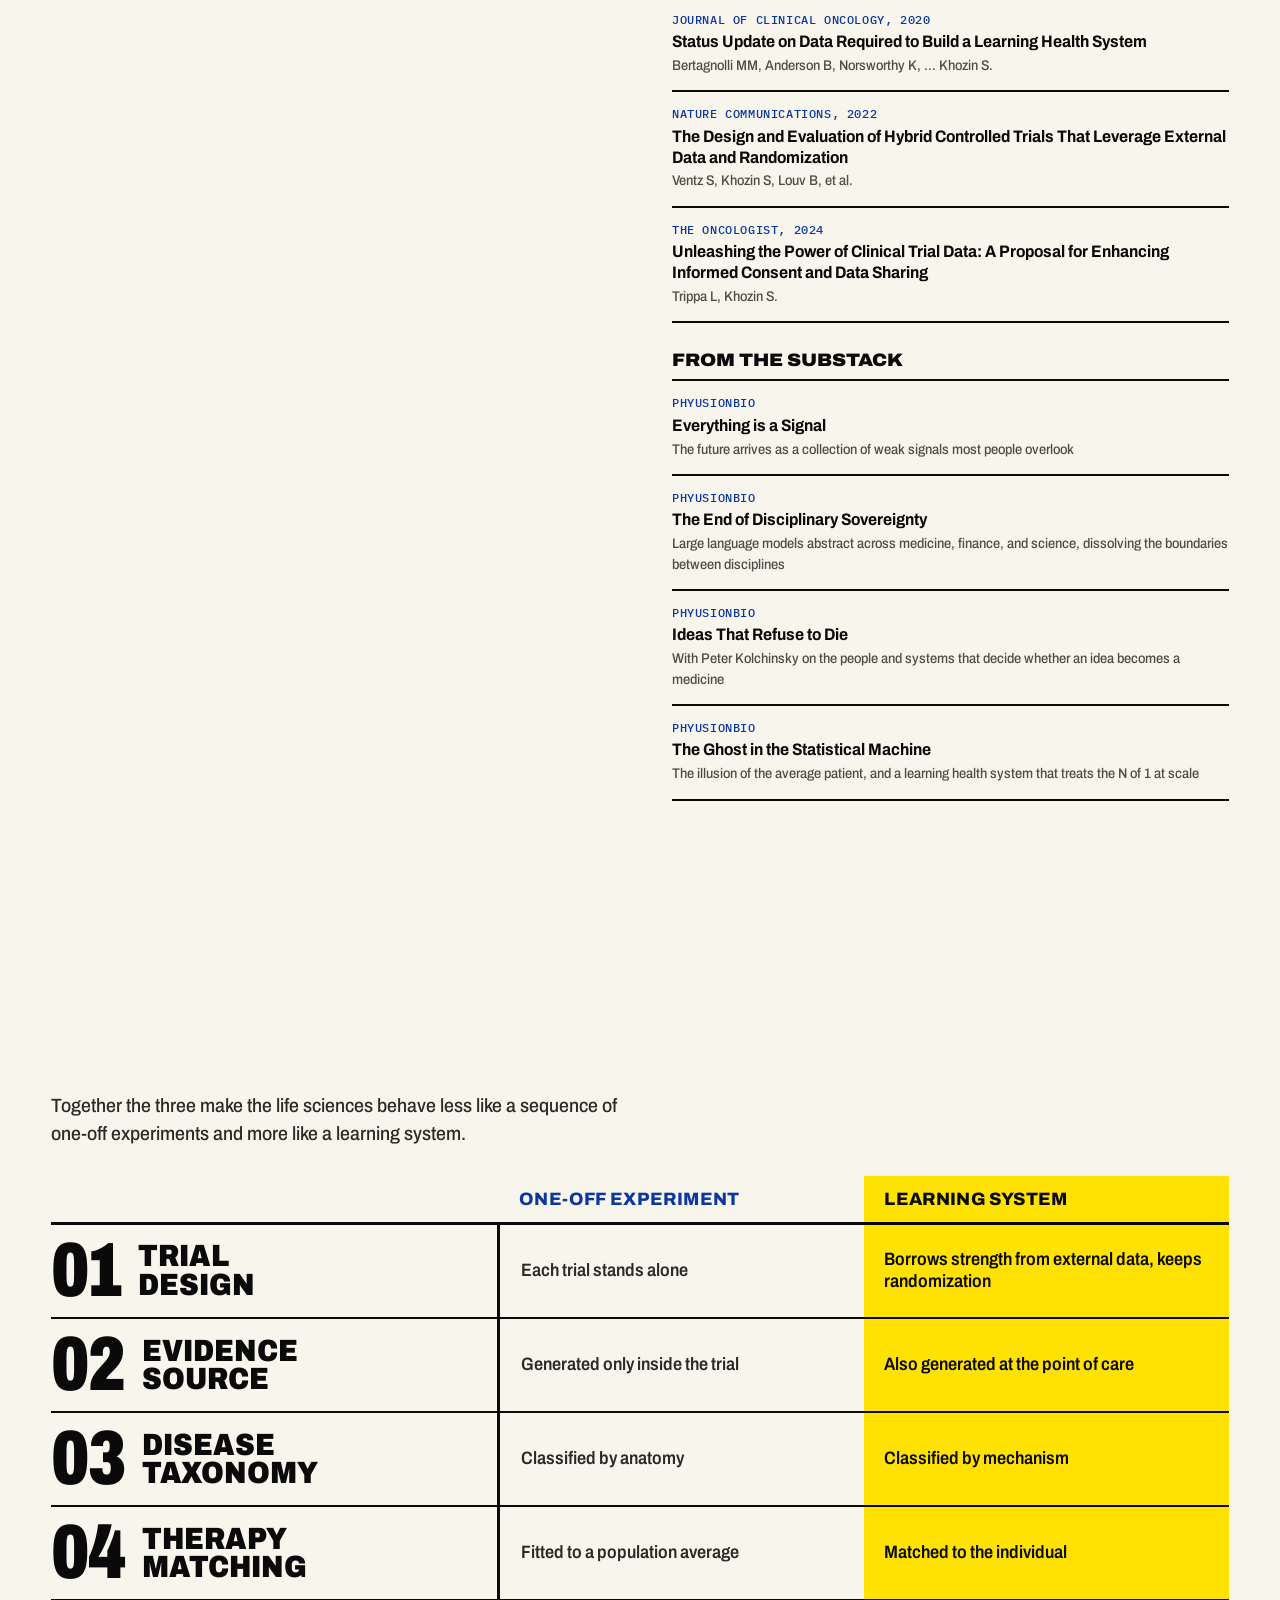
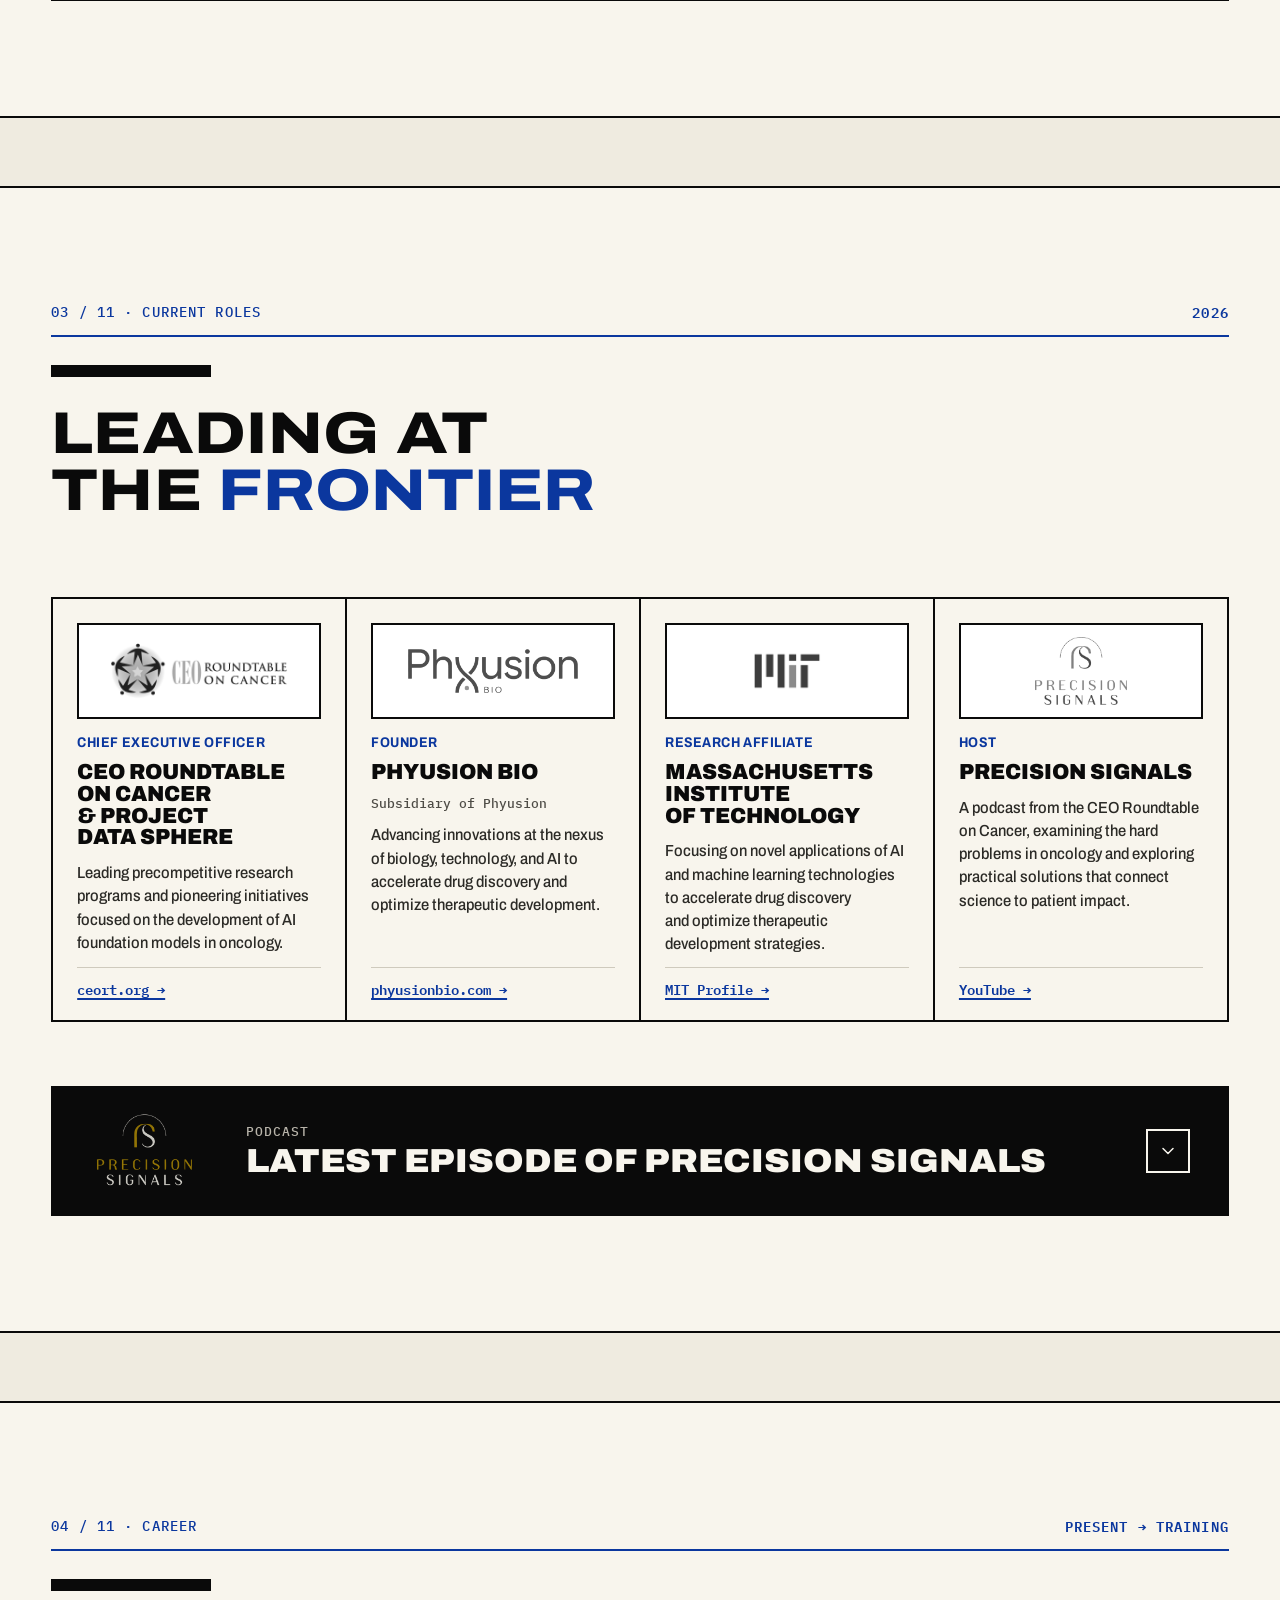
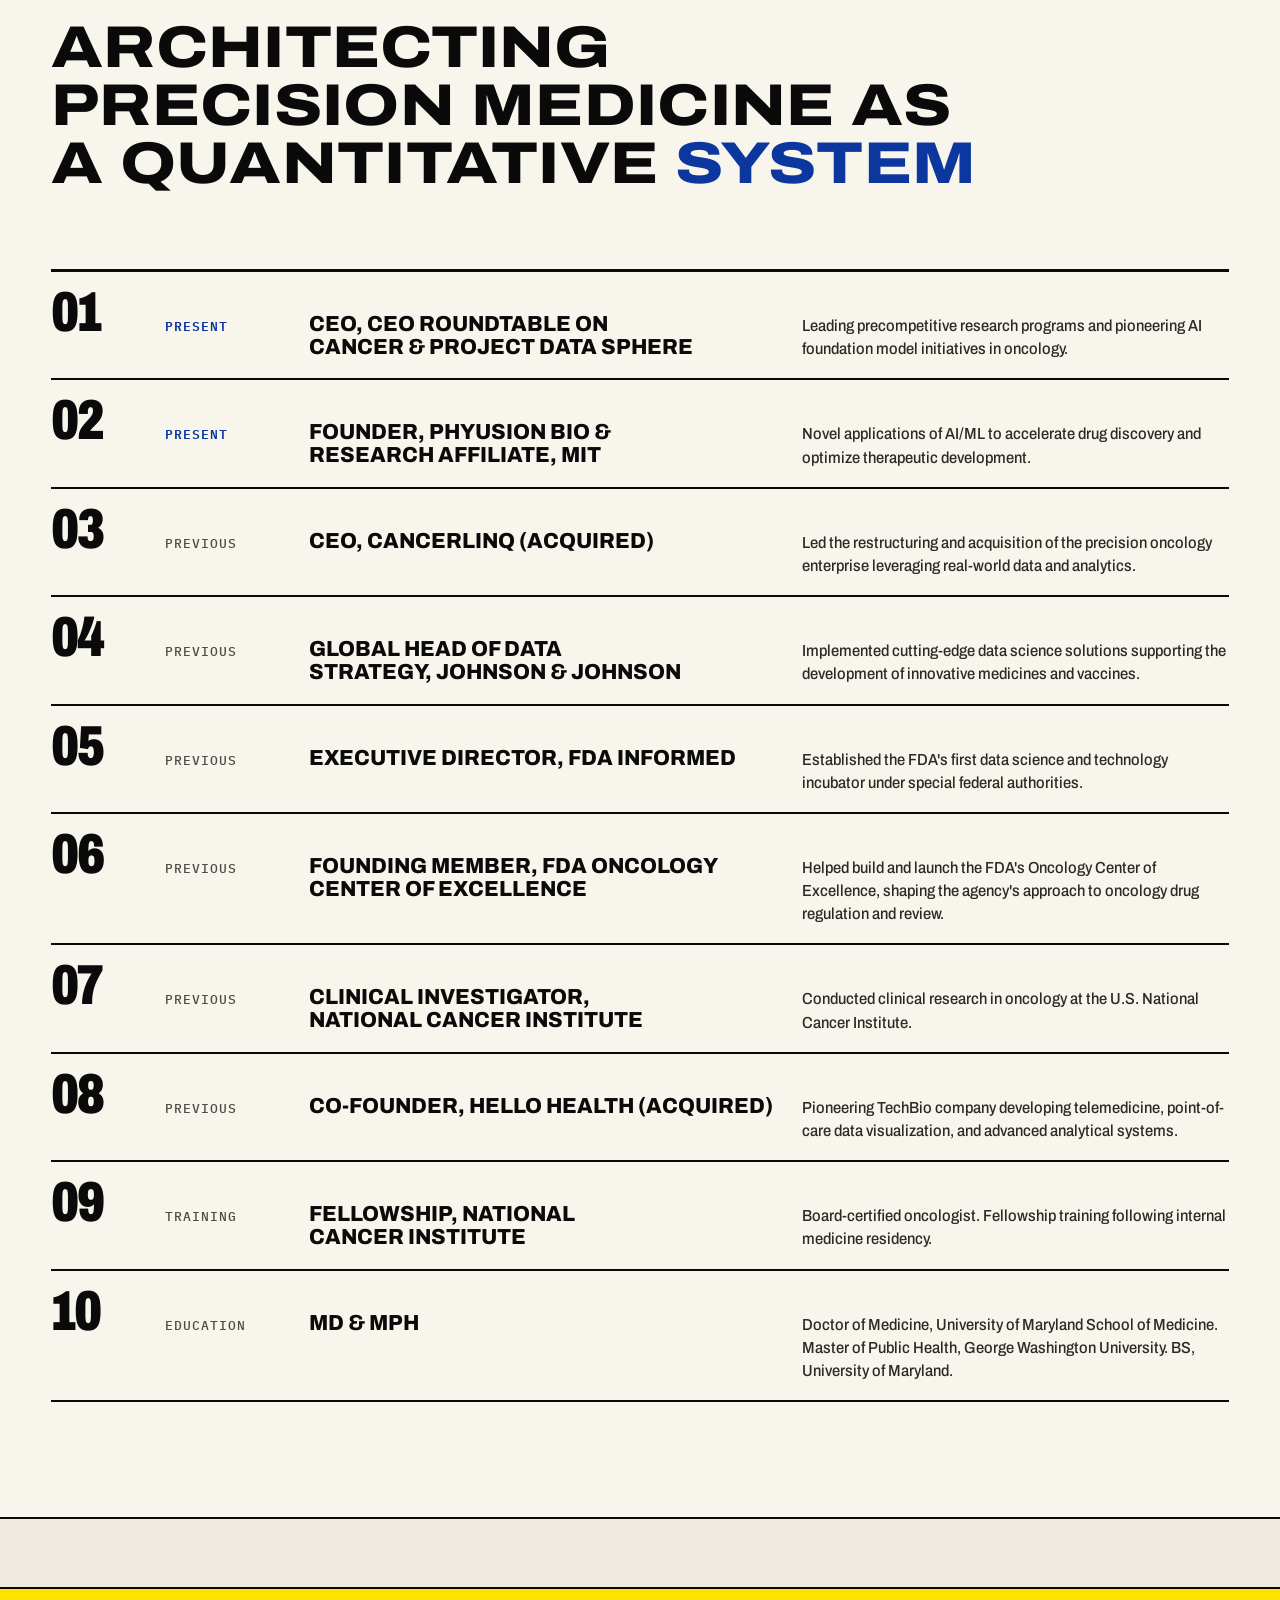
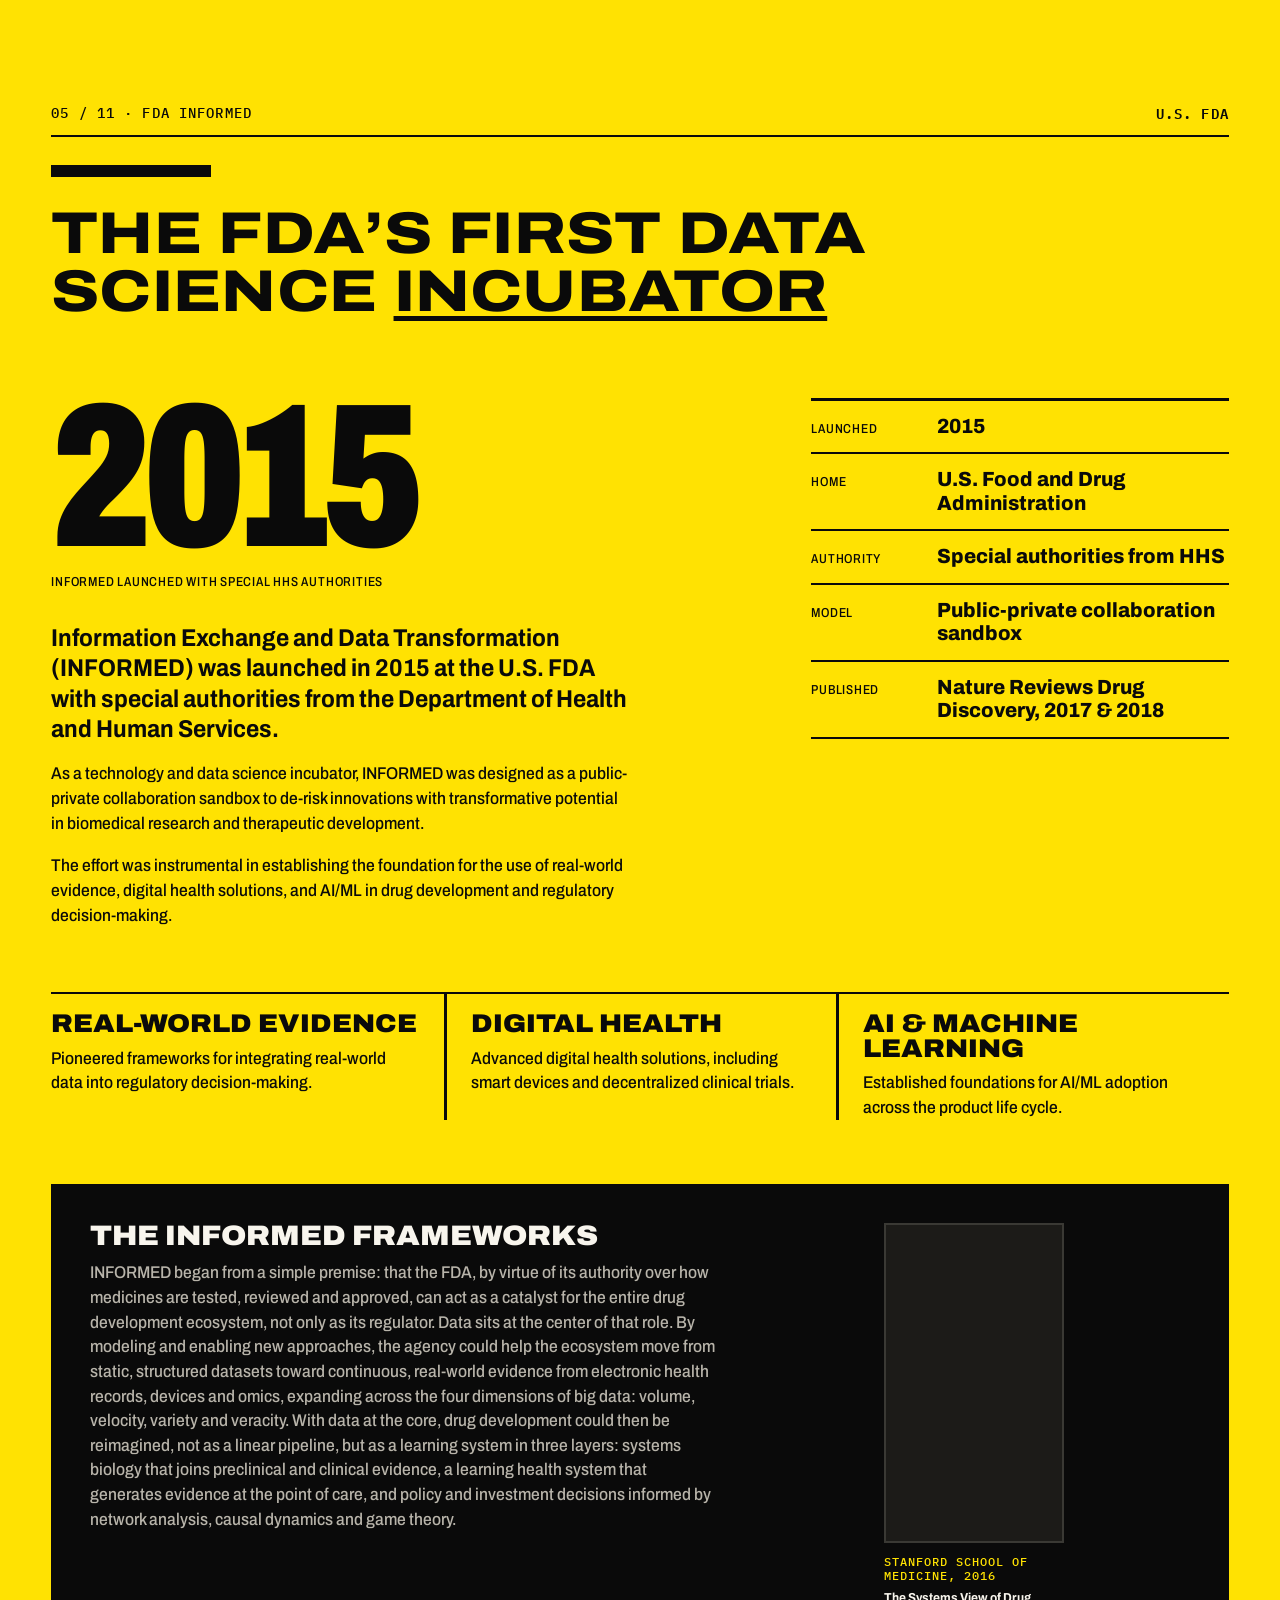
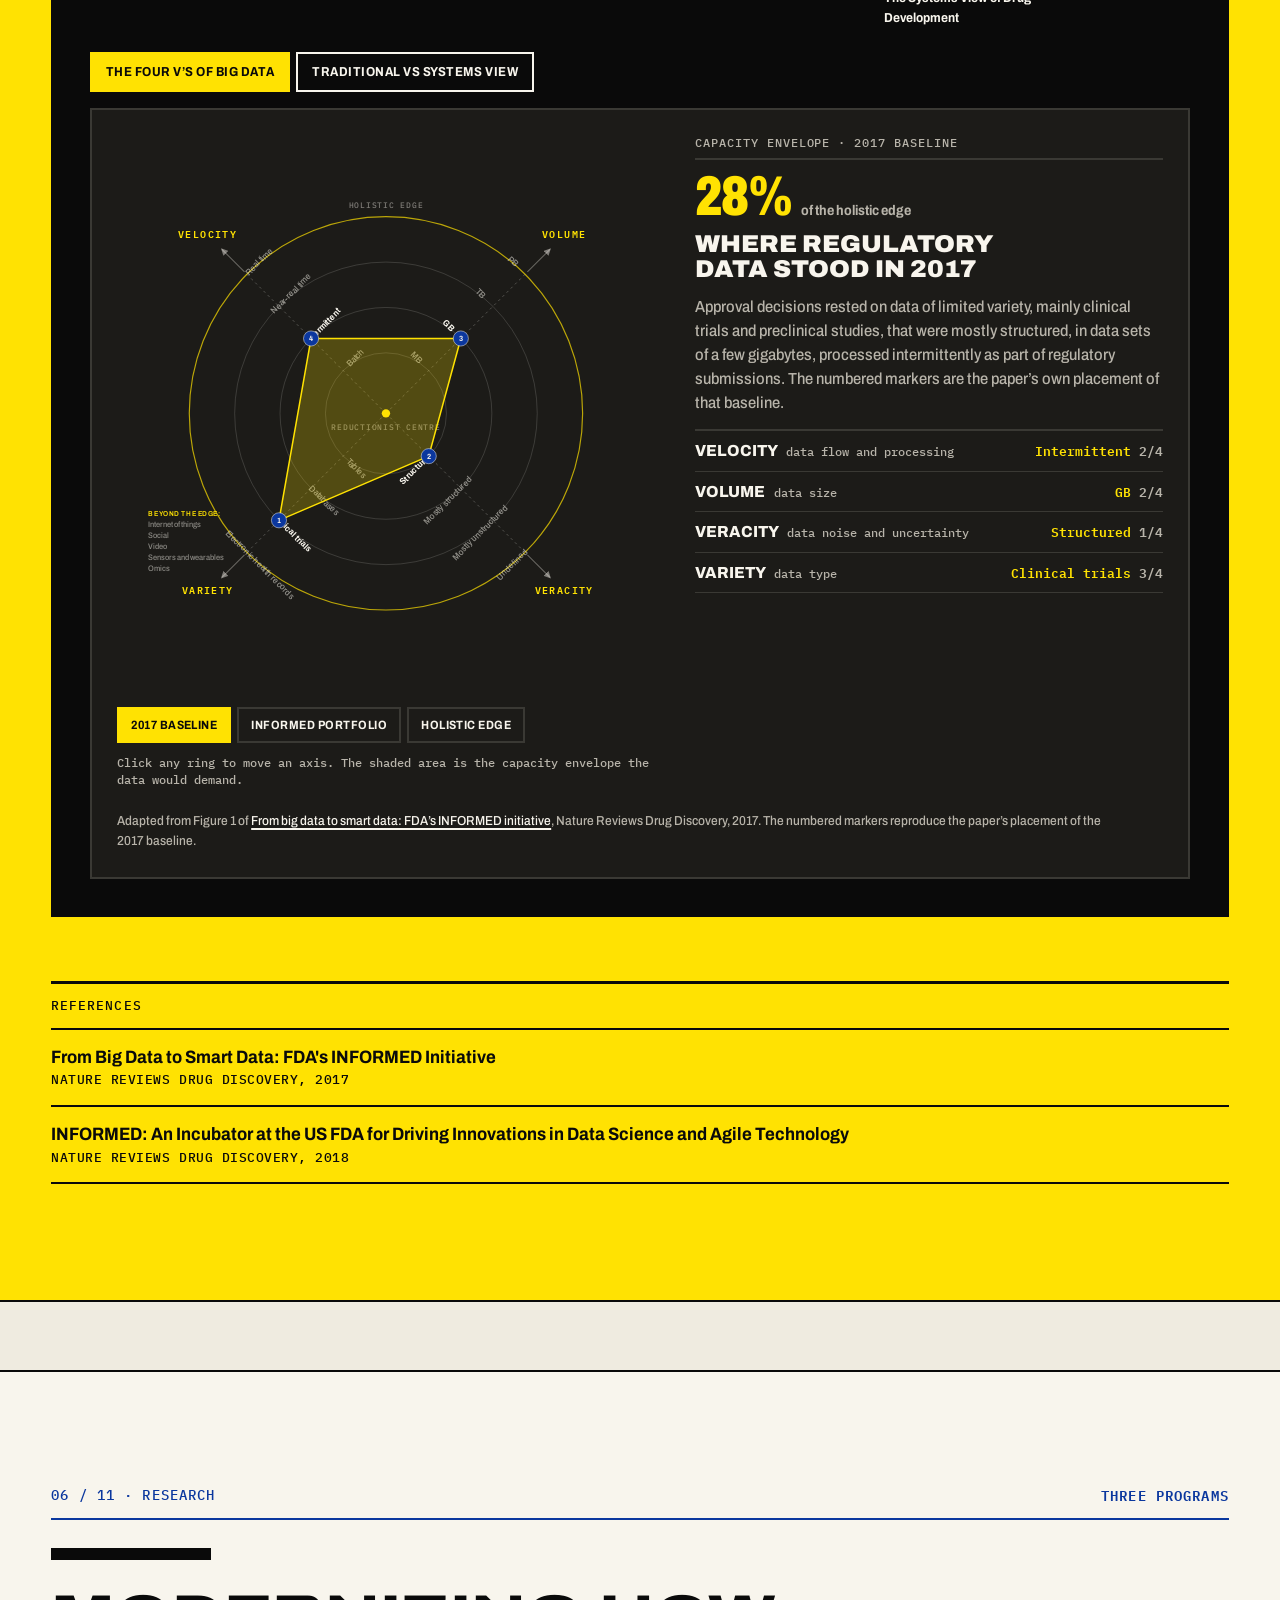
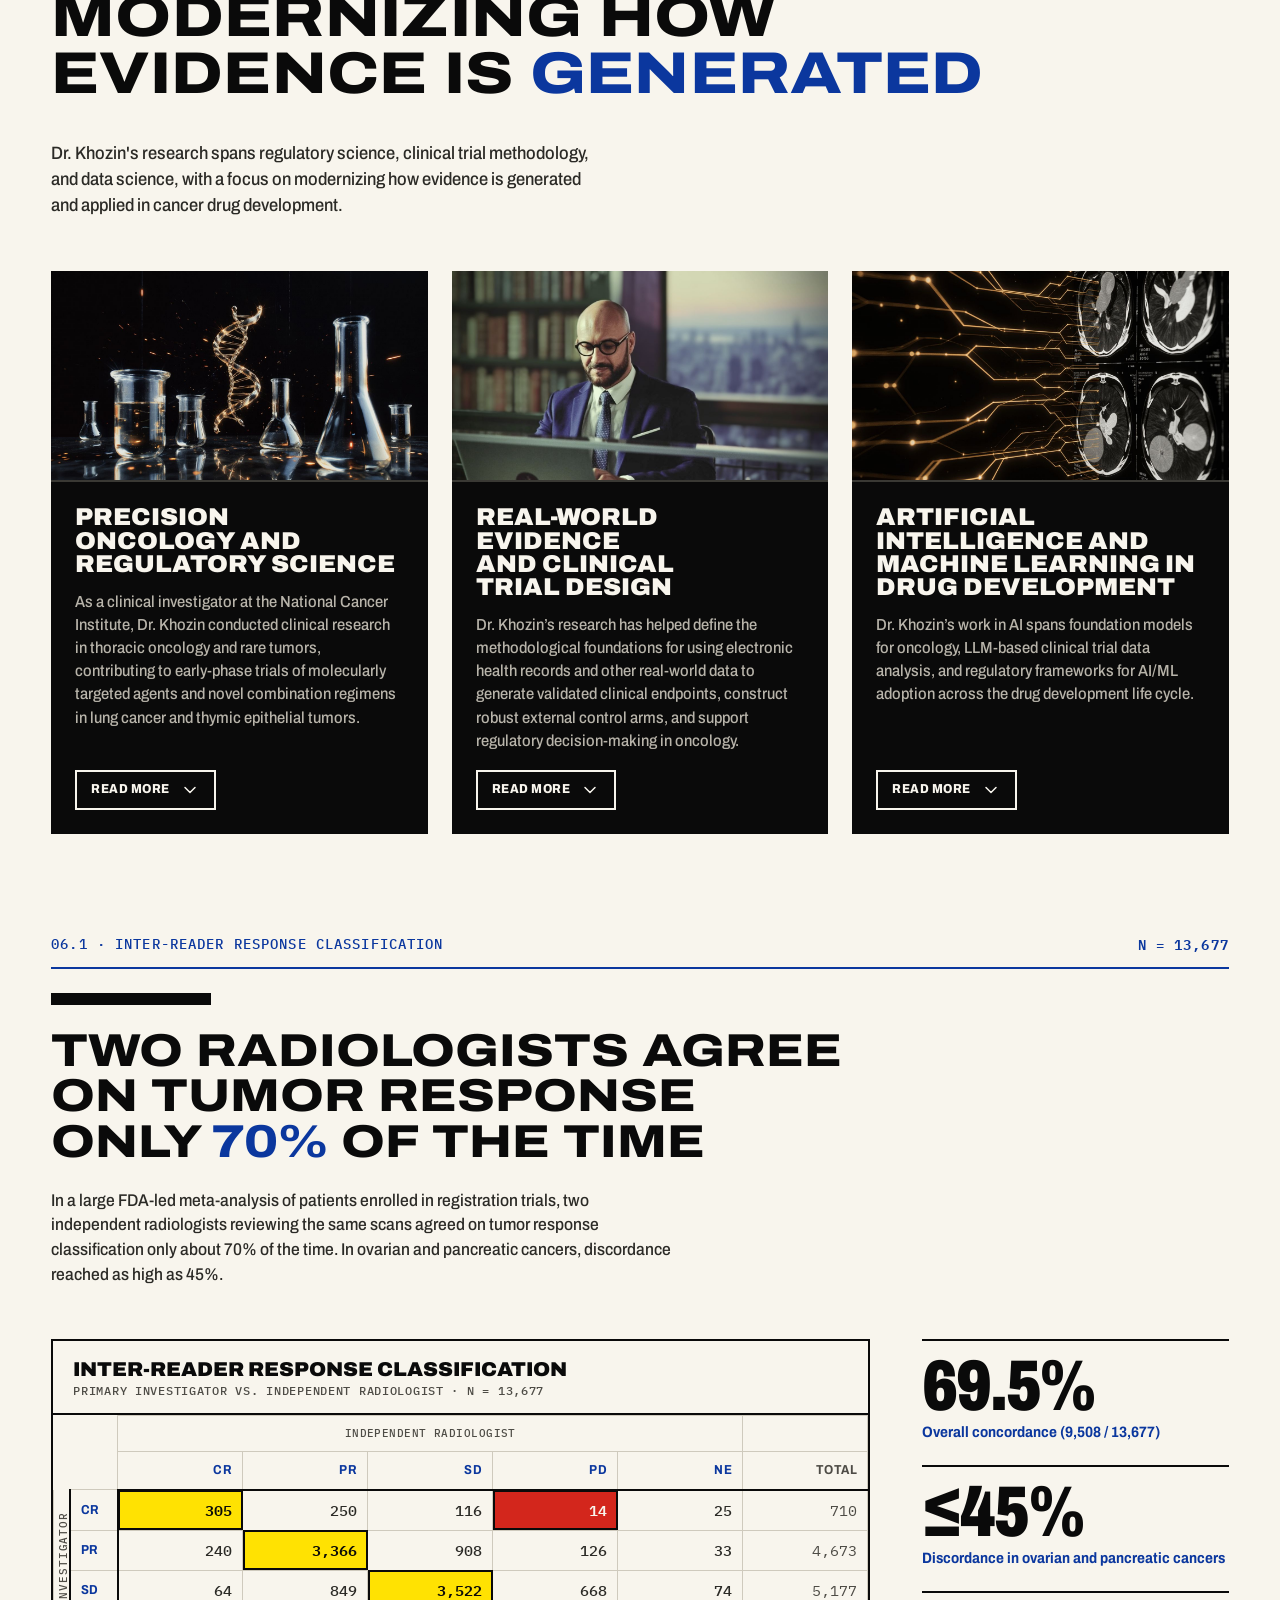
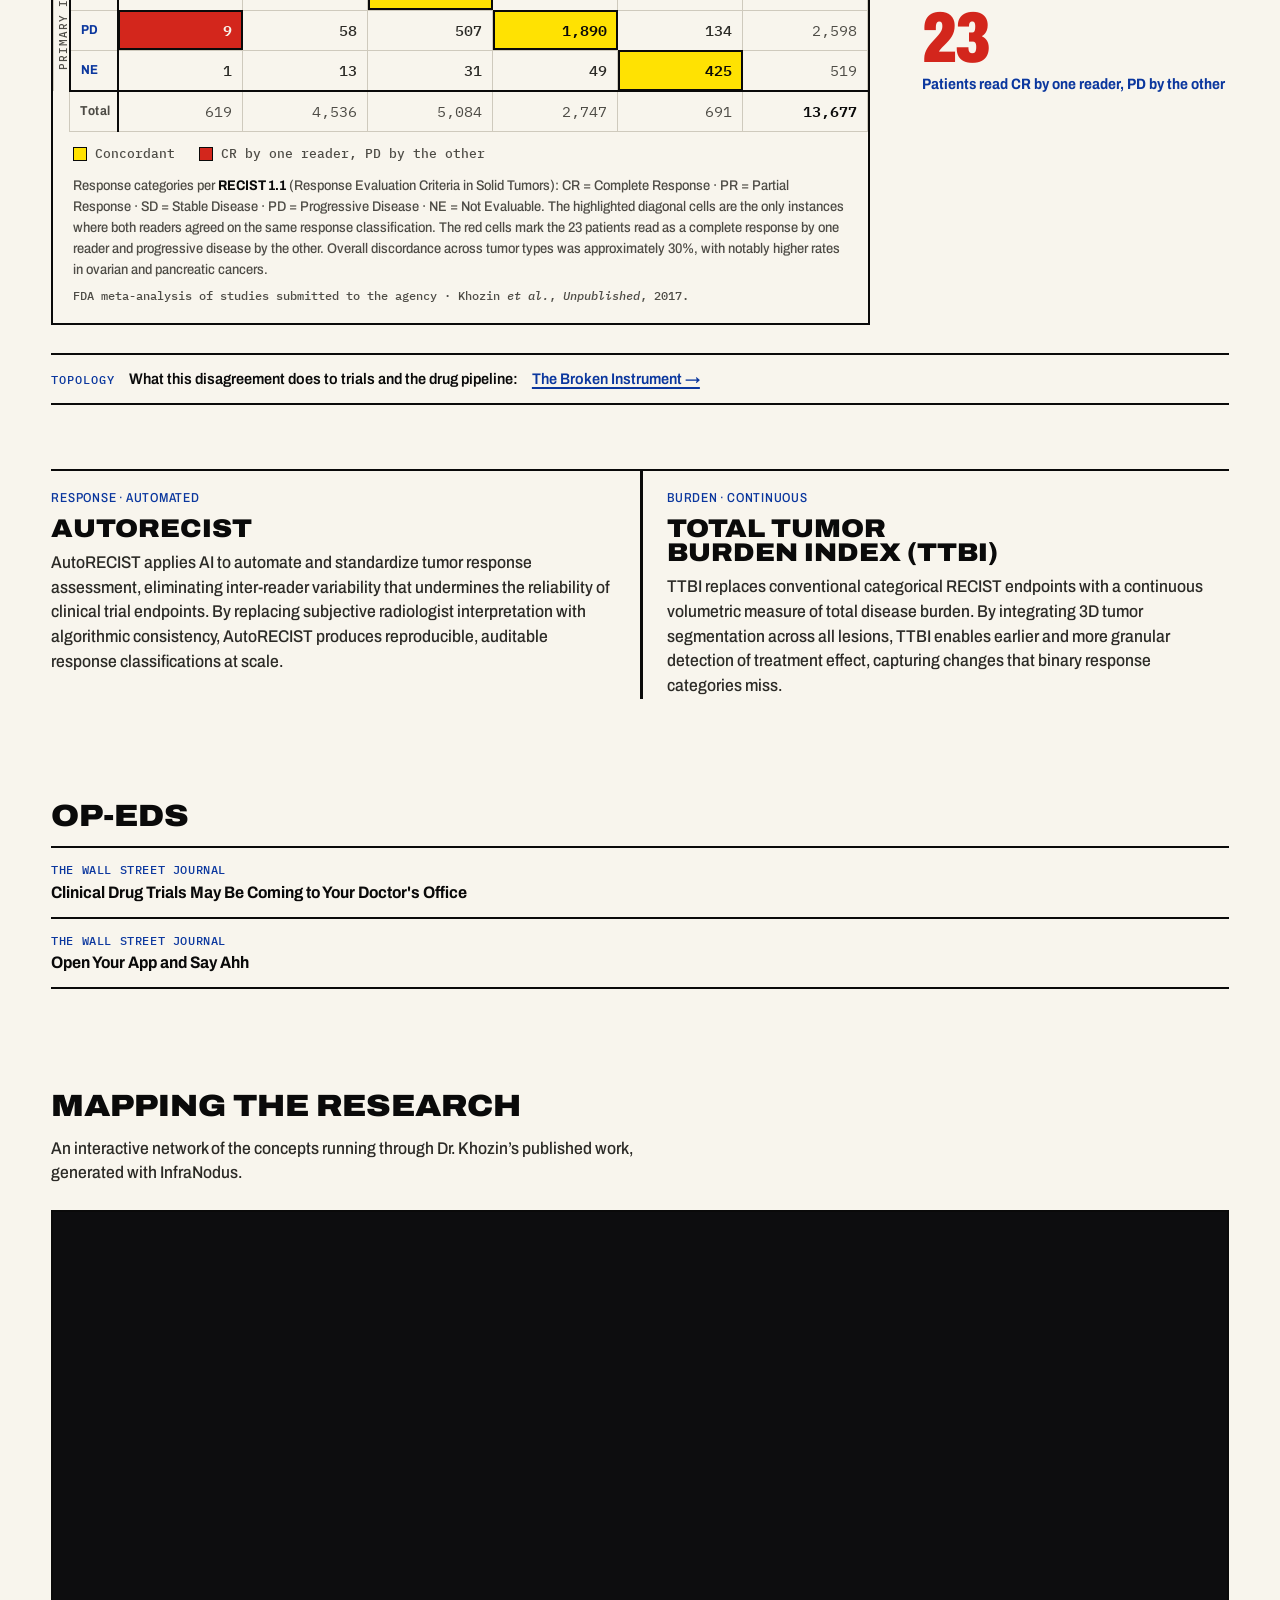
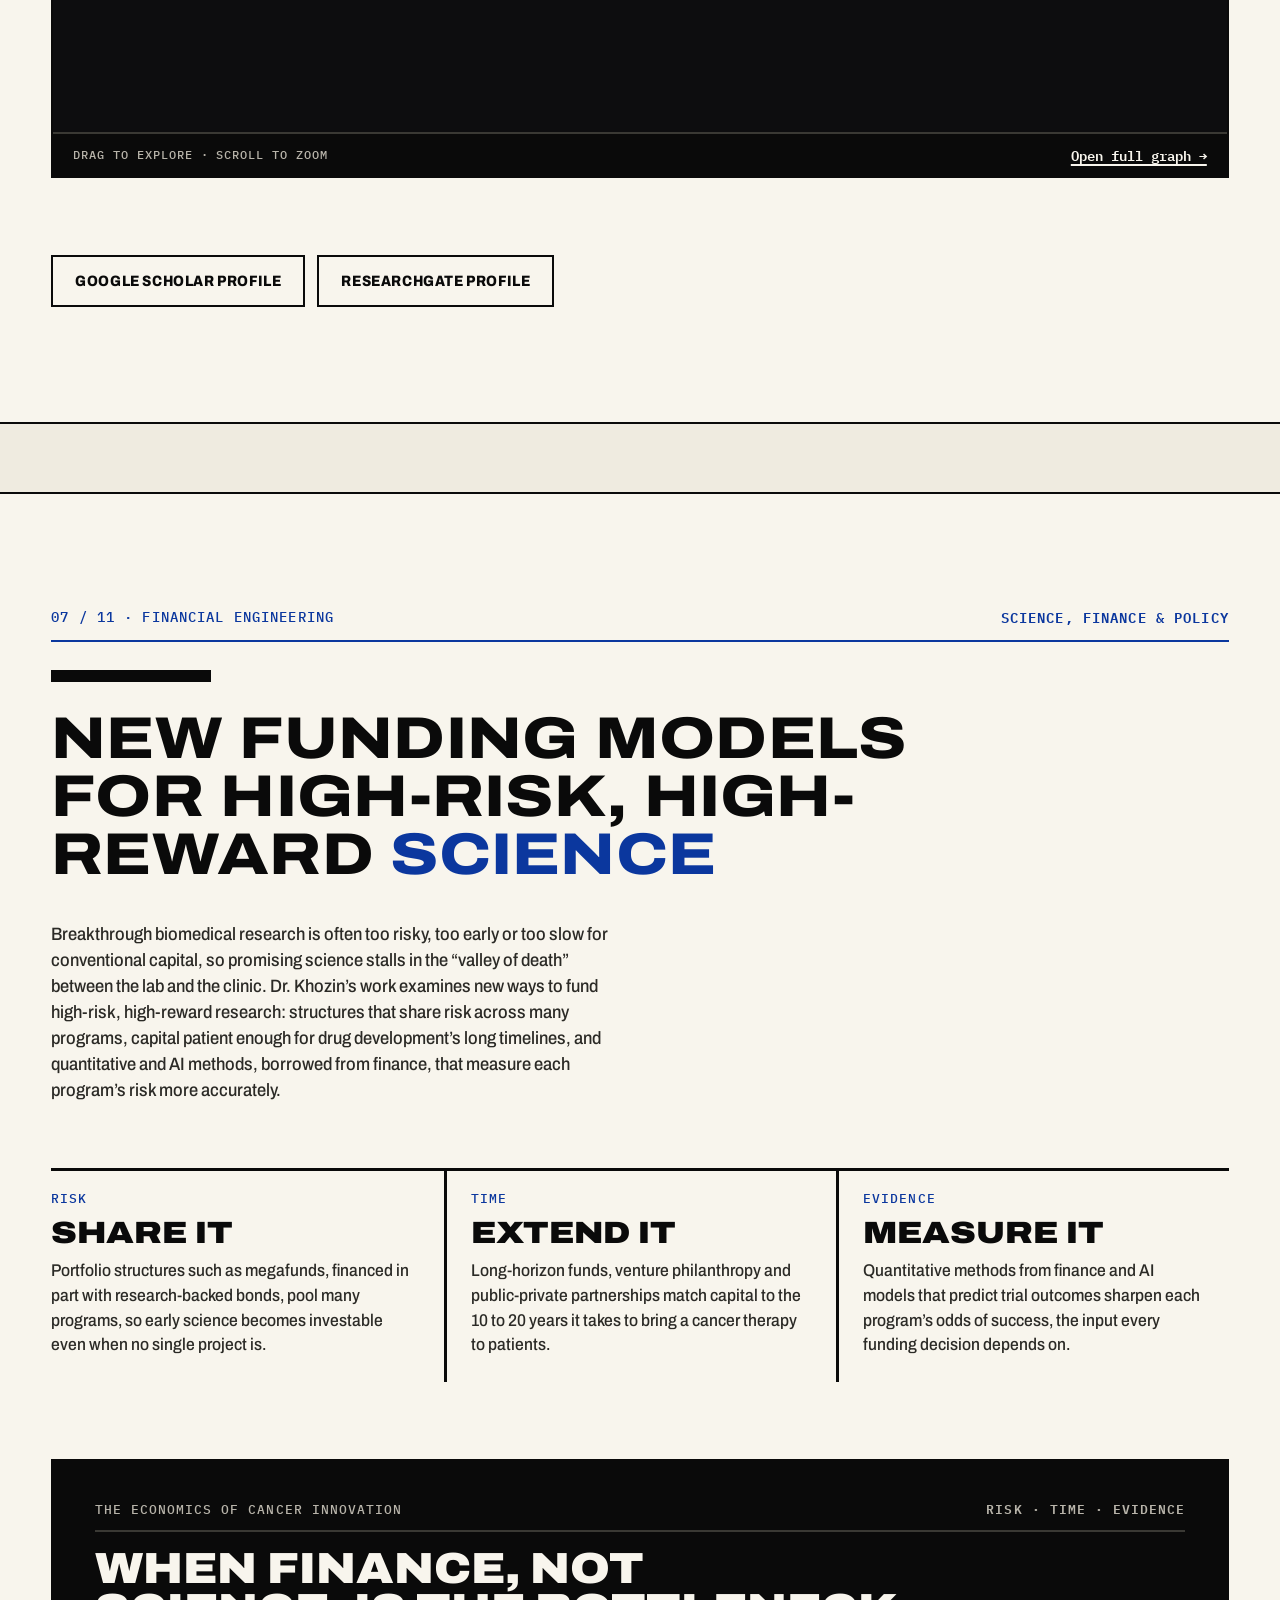
==== commit 0de7cd62: "Career: CancerLinQ and Hello Health marked (Acquired); drop ASCO Co-Authored-By: Claude Opus 5.5 <no" ====
--- a/index.html
+++ b/index.html
@@ -393,7 +393,7 @@
           <span class="timeline-num" aria-hidden="true">03</span>
           <div class="timeline-content">
             <span class="timeline-label">Previous</span>
-            <h3>CEO, CancerLinQ (ASCO)</h3>
+            <h3>CEO, CancerLinQ (Acquired)</h3>
             <p>Led the restructuring and acquisition of the precision oncology enterprise leveraging real-world data and analytics.</p>
           </div>
         </div>
@@ -433,7 +433,7 @@
           <span class="timeline-num" aria-hidden="true">08</span>
           <div class="timeline-content">
             <span class="timeline-label">Previous</span>
-            <h3>Co-founder, Hello Health</h3>
+            <h3>Co-founder, Hello Health (Acquired)</h3>
             <p>Pioneering TechBio company developing telemedicine, point-of-care data visualization, and advanced analytical systems.</p>
           </div>
         </div>
